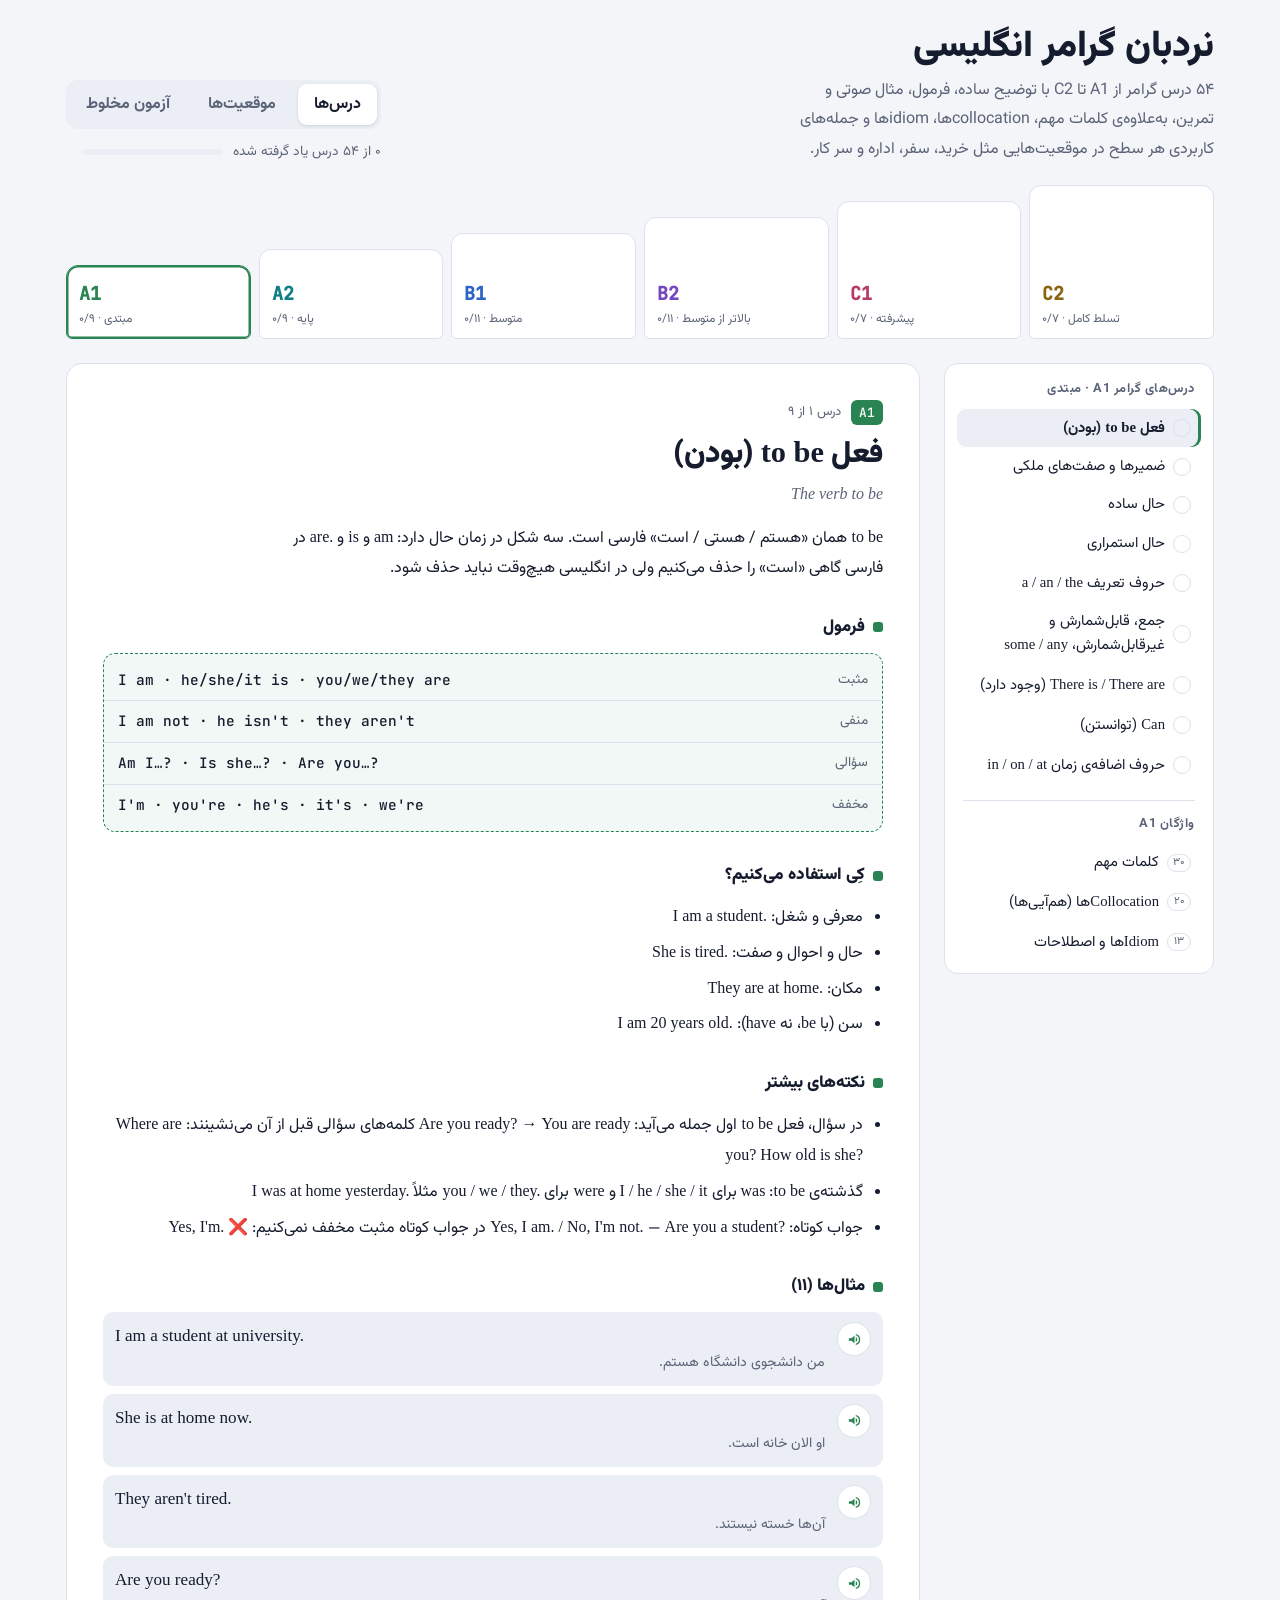
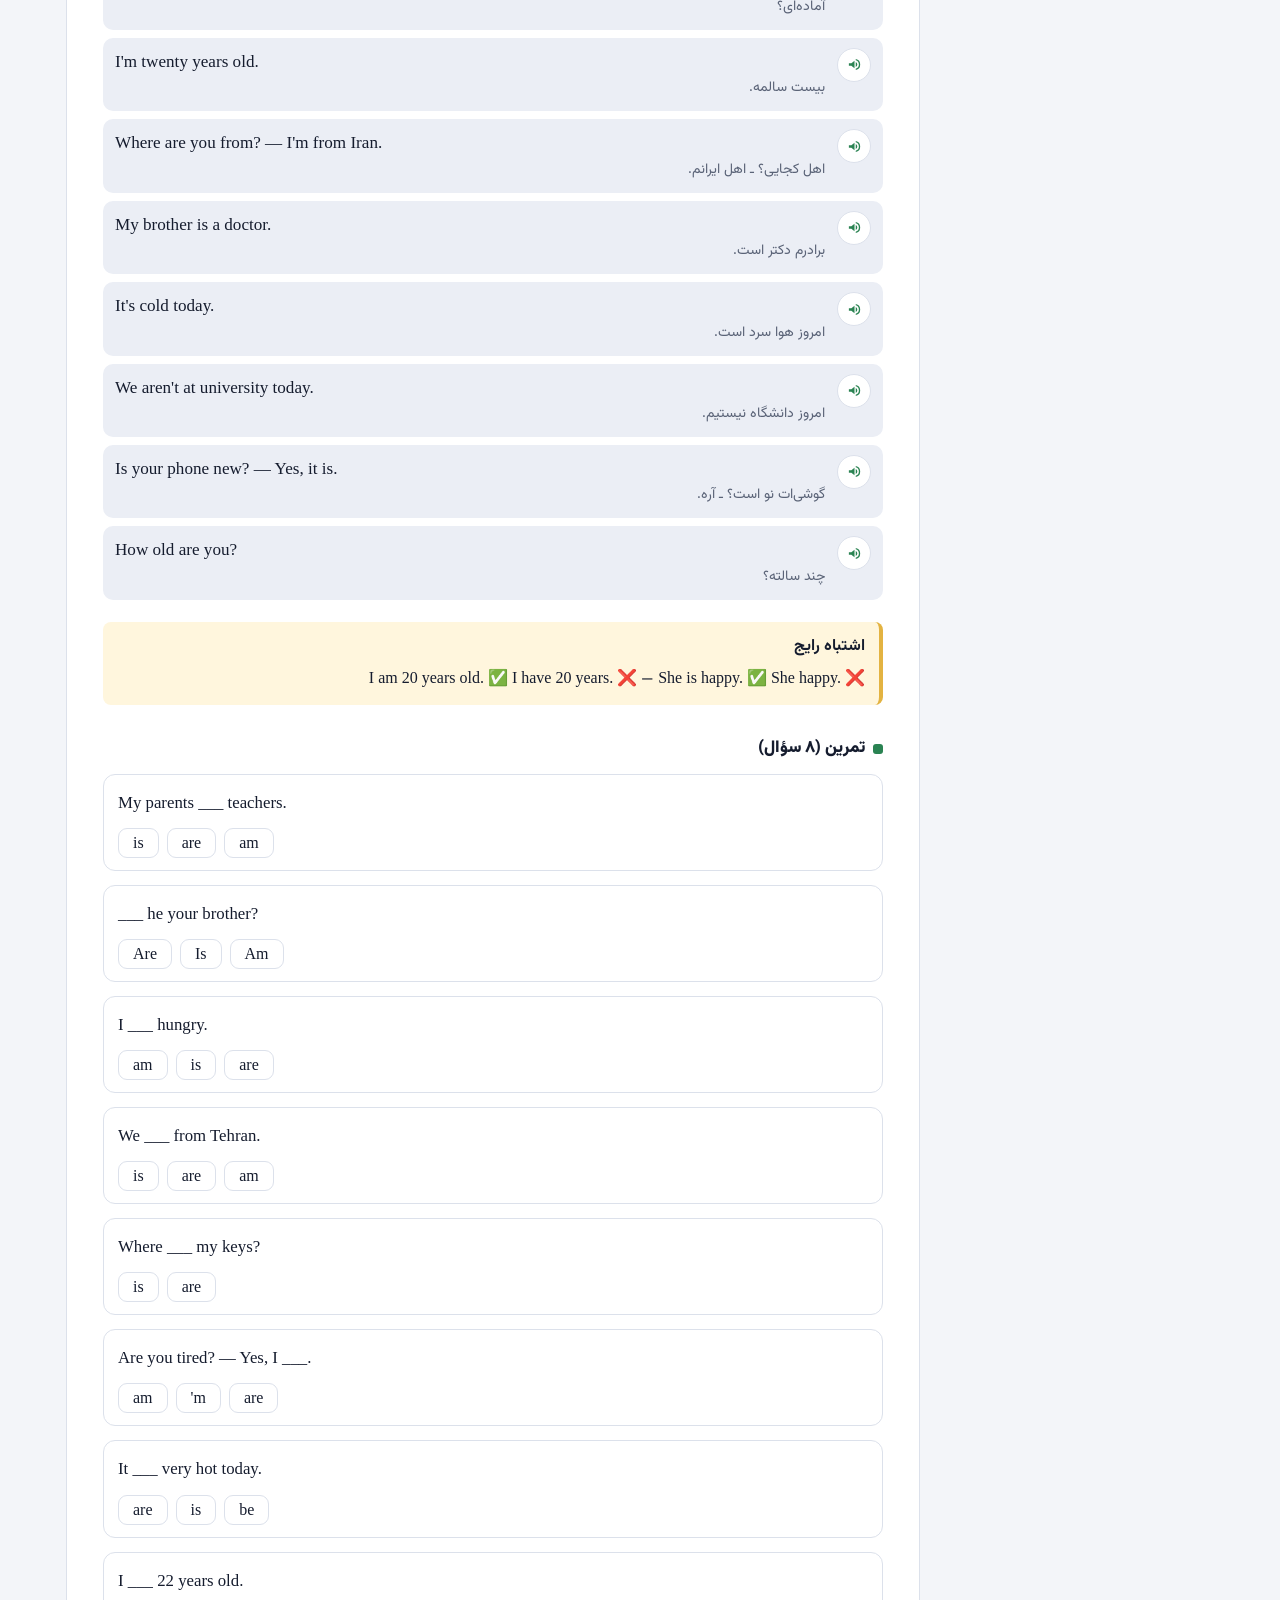
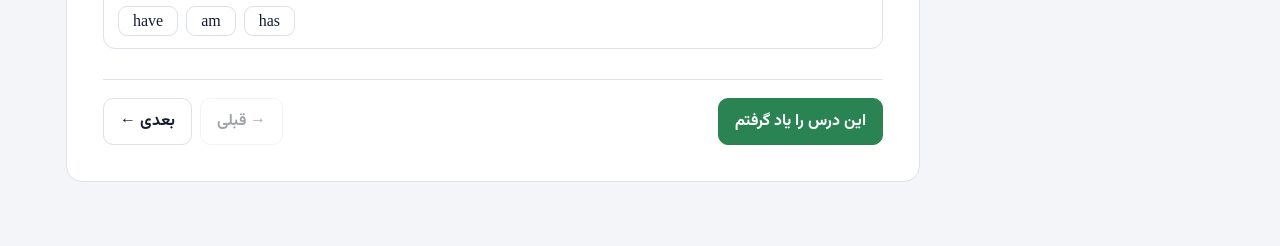
==== english/index.html @ 75ca8a09 "Add English learning page at /english Standalone static page (no PHP, same pattern as /slicer): 54 g" ====
<!doctype html>
<html lang="fa" dir="rtl">
<head>
<meta charset="utf-8">
<meta name="viewport" content="width=device-width,initial-scale=1,viewport-fit=cover">
<title>نردبان گرامر انگلیسی</title>
<meta name="description" content="آموزش گرامر انگلیسی از A1 تا C2 با توضیح فارسی، مثال صوتی، تمرین، کلمه، collocation، idiom و جمله‌های کاربردی در موقعیت‌های مختلف">
<meta property="og:type" content="website">
<meta property="og:site_name" content="parsabanitaba.ir">
<meta property="og:title" content="نردبان گرامر انگلیسی">
<meta property="og:description" content="آموزش گرامر انگلیسی از A1 تا C2 با توضیح فارسی، مثال صوتی، تمرین، کلمه، collocation، idiom و جمله‌های کاربردی در موقعیت‌های مختلف">
<meta property="og:url" content="https://parsabanitaba.ir/english/">
<link rel="icon" type="image/svg+xml" href="../assets/img/favicon.svg">
<style>
@font-face{font-family:"Vazirmatn";src:url(fonts/Vazirmatn-Regular.woff2) format("woff2");font-weight:400;font-display:swap}
@font-face{font-family:"Vazirmatn";src:url(fonts/Vazirmatn-Medium.woff2) format("woff2");font-weight:500;font-display:swap}
@font-face{font-family:"Vazirmatn";src:url(fonts/Vazirmatn-Bold.woff2) format("woff2");font-weight:700;font-display:swap}
@font-face{font-family:"Vazirmatn";src:url(fonts/Vazirmatn-Black.woff2) format("woff2");font-weight:800;font-display:swap}
@font-face{font-family:"JetBrains Mono";src:url(fonts/jetbrains-mono-latin-500-normal.woff2) format("woff2");font-weight:500;font-display:swap}
html{padding-top:env(safe-area-inset-top,0px);padding-bottom:env(safe-area-inset-bottom,0px)}
body{margin:0}

/* Layout: a CEFR staircase picks the level; lesson list on the side, lesson + practice in the main column (RTL). */
:root{
  --bg:#F3F5F9; --surface:#FFFFFF; --ink:#151C2E; --muted:#5A6377; --line:#DCE1EB; --soft:#EBEEF5;
  --a1:#2A8352; --a2:#0E7F84; --b1:#2D63C8; --b2:#7446C2; --c1:#B93A64; --c2:#8C6410;
  --ok:#1E8A4B; --ok-bg:#E3F4EA; --bad:#C0392B; --bad-bg:#FBE7E4; --tip-bg:#FFF6DD; --tip-line:#E3B341;
  --fa:"Vazirmatn",Tahoma,"Segoe UI",sans-serif;
  --en:Georgia,"Iowan Old Style","Times New Roman",serif;
  --mono:"JetBrains Mono",ui-monospace,Menlo,Consolas,monospace;
  --lv:var(--a1);
}
@media (prefers-color-scheme:dark){:root:not([data-theme="light"]){
  --bg:#0F1320; --surface:#171C2B; --ink:#E7EAF2; --muted:#9AA3B7; --line:#2A3146; --soft:#1F2537;
  --a1:#4FBF7F; --a2:#3CBFC3; --b1:#6D9BF2; --b2:#A884F0; --c1:#EC7BA0; --c2:#E0B24C;
  --ok:#5BD08C; --ok-bg:#16301F; --bad:#F07A6C; --bad-bg:#3A1C1A; --tip-bg:#2E2814; --tip-line:#C99A2E; color-scheme:dark}}
:root[data-theme="dark"]{
  --bg:#0F1320; --surface:#171C2B; --ink:#E7EAF2; --muted:#9AA3B7; --line:#2A3146; --soft:#1F2537;
  --a1:#4FBF7F; --a2:#3CBFC3; --b1:#6D9BF2; --b2:#A884F0; --c1:#EC7BA0; --c2:#E0B24C;
  --ok:#5BD08C; --ok-bg:#16301F; --bad:#F07A6C; --bad-bg:#3A1C1A; --tip-bg:#2E2814; --tip-line:#C99A2E; color-scheme:dark}
*{box-sizing:border-box}
body{background:var(--bg);color:var(--ink);font-family:var(--fa);font-size:16px;line-height:1.85;direction:rtl}
.wrap{max-width:1180px;margin:0 auto;padding-left:max(16px,env(safe-area-inset-left,0px));padding-right:max(16px,env(safe-area-inset-right,0px));padding-block:24px 64px}
.en,bdi.en{font-family:var(--en);direction:ltr;unicode-bidi:isolate}
header.top{display:flex;flex-wrap:wrap;gap:16px 32px;align-items:flex-end;justify-content:space-between;margin-bottom:20px}
h1{font-size:clamp(1.6rem,4vw,2.3rem);font-weight:800;line-height:1.3;margin:0;text-wrap:balance}
.sub{color:var(--muted);margin:4px 0 0;max-width:46ch}
.modes{display:flex;gap:6px;background:var(--soft);padding:4px;border-radius:12px}
.modes button{font:inherit;font-weight:700;border:0;background:transparent;color:var(--muted);padding:6px 16px;border-radius:9px;cursor:pointer}
.modes button[aria-pressed="true"]{background:var(--surface);color:var(--ink);box-shadow:0 1px 3px rgb(0 0 0 / .12)}
/* staircase */
.stairs{display:grid;grid-template-columns:repeat(6,minmax(0,1fr));gap:8px;align-items:end;margin:8px 0 24px;direction:ltr}
.step{font:inherit;border:1.5px solid var(--line);background:var(--surface);color:var(--ink);border-radius:12px 12px 6px 6px;cursor:pointer;position:relative;overflow:hidden;display:flex;flex-direction:column;justify-content:flex-end;align-items:flex-start;padding:10px 12px;text-align:left;min-width:0}
.step:nth-child(1){height:74px}.step:nth-child(2){height:90px}.step:nth-child(3){height:106px}.step:nth-child(4){height:122px}.step:nth-child(5){height:138px}.step:nth-child(6){height:154px}
@media (max-width:560px){.stairs{gap:5px}.step{padding:8px 7px}.step b{font-size:1rem}.step small{font-size:.66rem}}
.vbar{display:flex;flex-wrap:wrap;gap:10px;align-items:center;margin:14px 0}
.btn[aria-pressed="true"]{border-color:var(--lv);color:var(--lv)}
.vgrid{display:grid;grid-template-columns:repeat(auto-fill,minmax(240px,1fr));gap:10px}
.vcard{border:1px solid var(--line);border-radius:12px;padding:12px 14px;display:flex;flex-direction:column;gap:4px;min-width:0}
.vh{display:flex;gap:10px;align-items:center;justify-content:space-between;direction:ltr}
.vw{font-family:var(--en);font-size:1.12rem;font-weight:600;color:var(--lv);min-width:0}
.vm{font:inherit;font-weight:700;text-align:right;background:none;border:0;padding:0;color:var(--ink);cursor:default;transition:filter .2s}
.hidemean .vm:not(.show){filter:blur(6px);cursor:pointer;user-select:none}
.vx{font-family:var(--en);direction:ltr;text-align:left;color:var(--muted);font-size:.93rem;font-style:italic;line-height:1.55}
.hidemean .ex .f:not(.show){filter:blur(6px);cursor:pointer;user-select:none}
.exs.hidemean .ex .f{cursor:pointer}
.pscore{margin-top:14px;color:var(--muted)}.pscore b{color:var(--ink)}
.list h2.sep{margin-top:16px;padding-top:12px;border-top:1px solid var(--line)}
.list .dot.cnt{width:auto;min-width:24px;border-radius:10px;padding:0 4px;color:var(--muted);font-size:.68rem;border-color:var(--line)}
.opts.fa{direction:rtl}.opts.fa button{font-family:var(--fa);font-size:.95rem}
.picks.types{direction:rtl;justify-content:flex-start;margin-top:-6px}.picks.types label{font-family:var(--fa)}
.step .fill{position:absolute;inset:auto 0 0 0;background:var(--c);opacity:.16;transition:height .4s}
.step b{font-family:var(--mono);font-size:1.15rem;color:var(--c);position:relative}
.step small{font-family:var(--fa);direction:rtl;color:var(--muted);font-size:.75rem;position:relative;line-height:1.4}
.step[aria-pressed="true"]{border-color:var(--c);box-shadow:inset 0 0 0 1.5px var(--c)}
.step:focus-visible,button:focus-visible{outline:2.5px solid var(--lv);outline-offset:2px}
.overall{display:flex;align-items:center;gap:10px;color:var(--muted);font-size:.85rem}
.bar{height:6px;background:var(--soft);border-radius:4px;overflow:hidden;width:140px}
.bar i{display:block;height:100%;background:var(--ink);opacity:.7;transition:width .4s}
/* main grid */
.grid{display:grid;grid-template-columns:270px minmax(0,1fr);gap:24px;align-items:start}
@media (max-width:860px){.grid{grid-template-columns:minmax(0,1fr)}}
aside.list{position:sticky;top:calc(env(safe-area-inset-top,0px) + 12px);background:var(--surface);border:1px solid var(--line);border-radius:14px;padding:12px;max-height:calc(100vh - 40px);overflow:auto}
@media (max-width:860px){aside.list{position:static;max-height:none}}
.list h2{font-size:.8rem;letter-spacing:.04em;color:var(--muted);margin:2px 6px 8px;font-weight:700}
.list ol{list-style:none;margin:0;padding:0;display:flex;flex-direction:column;gap:2px}
@media (max-width:860px){.list ol{display:grid;grid-template-columns:repeat(auto-fill,minmax(200px,1fr))}}
.list button{font:inherit;font-size:.92rem;width:100%;text-align:right;border:0;background:transparent;color:var(--ink);padding:7px 10px;border-radius:9px;cursor:pointer;display:flex;gap:8px;align-items:center;line-height:1.5}
.list button:hover{background:var(--soft)}
.list button[aria-current="true"]{background:var(--soft);font-weight:700;box-shadow:inset -3px 0 0 var(--lv)}
.list .dot{flex:none;width:18px;height:18px;border-radius:50%;border:1.5px solid var(--line);display:grid;place-items:center;font-size:.7rem;color:#fff}
.list .dot.done{background:var(--lv);border-color:var(--lv)}
/* lesson */
article.lesson{background:var(--surface);border:1px solid var(--line);border-radius:16px;padding:clamp(18px,3.5vw,36px);min-width:0}
.eyebrow{display:flex;gap:10px;align-items:center;font-size:.82rem;color:var(--muted);margin-bottom:6px}
.lvtag{font-family:var(--mono);color:#fff;background:var(--lv);border-radius:6px;padding:1px 8px;font-size:.8rem;direction:ltr}
.lesson h2{font-size:clamp(1.4rem,3.4vw,1.9rem);font-weight:800;margin:0;line-height:1.4;text-wrap:balance}
.lesson .entitle{font-family:var(--en);font-style:italic;color:var(--muted);direction:ltr;text-align:right;margin:2px 0 14px}
.lesson h3{font-size:1.05rem;margin:28px 0 10px;font-weight:800;display:flex;align-items:center;gap:8px}
.lesson h3::before{content:"";width:10px;height:10px;border-radius:3px;background:var(--lv)}
.lesson p{margin:0 0 10px;max-width:68ch}
.formula{border:1.5px dashed var(--lv);border-radius:12px;padding:6px 0;overflow-x:auto;background:color-mix(in srgb,var(--lv) 6%,var(--surface))}
.formula table{border-collapse:collapse;width:100%}
.formula td{padding:7px 14px;vertical-align:top;border-bottom:1px solid var(--line)}
.formula tr:last-child td{border-bottom:0}
.formula td:first-child{color:var(--muted);font-size:.85rem;white-space:nowrap;width:1%}
.formula td:last-child{font-family:var(--mono);font-size:.9rem;direction:ltr;text-align:left;white-space:pre-wrap}
ul.uses{margin:0;padding-inline-start:20px;display:flex;flex-direction:column;gap:4px}
.exs{display:flex;flex-direction:column;gap:8px;margin:0;padding:0;list-style:none}
.ex{display:flex;gap:12px;align-items:flex-start;padding:10px 12px;border-radius:10px;background:var(--soft)}
.ex .s{flex:1;min-width:0}
.ex .e{font-family:var(--en);font-size:1.07rem;direction:ltr;text-align:left;line-height:1.6}
.ex .f{color:var(--muted);font-size:.88rem}
.say{flex:none;font:inherit;border:1px solid var(--line);background:var(--surface);color:var(--lv);width:34px;height:34px;border-radius:50%;cursor:pointer;display:grid;place-items:center}
.say svg{width:15px;height:15px;fill:currentColor}
.tip{border-inline-start:4px solid var(--tip-line);background:var(--tip-bg);border-radius:8px;padding:10px 14px;margin-top:22px}
.tip b{display:block;margin-bottom:2px}
.qs{display:flex;flex-direction:column;gap:14px;counter-reset:q}
.q{border:1px solid var(--line);border-radius:12px;padding:12px 14px}
.q .qt{font-family:var(--en);font-size:1.05rem;direction:ltr;text-align:left;margin-bottom:10px;unicode-bidi:plaintext}
.opts{display:flex;flex-wrap:wrap;gap:8px;direction:ltr}
.opts button{font-family:var(--en);font-size:1rem;border:1.5px solid var(--line);background:var(--surface);color:var(--ink);padding:5px 14px;border-radius:9px;cursor:pointer}
.opts button:hover:not(:disabled){border-color:var(--lv)}
.opts button.ok{border-color:var(--ok);background:var(--ok-bg);color:var(--ok);font-weight:600}
.opts button.bad{border-color:var(--bad);background:var(--bad-bg);color:var(--bad);text-decoration:line-through}
.opts button:disabled{cursor:default}
.why{margin-top:10px;font-size:.92rem;padding:8px 12px;border-radius:8px}
.why.ok{background:var(--ok-bg)}.why.bad{background:var(--bad-bg)}
.foot{display:flex;flex-wrap:wrap;gap:10px;justify-content:space-between;align-items:center;margin-top:30px;padding-top:18px;border-top:1px solid var(--line)}
.btn{font:inherit;font-weight:700;border:1.5px solid var(--line);background:var(--surface);color:var(--ink);padding:8px 16px;border-radius:10px;cursor:pointer}
.btn.primary{background:var(--lv);border-color:var(--lv);color:#fff}
.btn:disabled{opacity:.4;cursor:default}
.nav{display:flex;gap:8px}
/* quiz mode */
.quizbox{background:var(--surface);border:1px solid var(--line);border-radius:16px;padding:clamp(18px,3.5vw,36px);max-width:760px;margin:0 auto}
.picks{display:flex;flex-wrap:wrap;gap:8px;margin:12px 0 18px;direction:ltr;justify-content:flex-end}
.picks label{display:flex;gap:6px;align-items:center;border:1.5px solid var(--line);border-radius:9px;padding:4px 12px;cursor:pointer;font-family:var(--mono)}
.qprog{display:flex;justify-content:space-between;color:var(--muted);font-size:.85rem;margin-bottom:10px}
.score{font-size:3rem;font-weight:800;font-family:var(--mono);direction:ltr;text-align:right}
.miss{list-style:none;padding:0;display:flex;flex-direction:column;gap:8px}
.miss li{border:1px solid var(--line);border-radius:10px;padding:8px 12px}
.link{font:inherit;color:var(--b1);background:none;border:0;padding:0;cursor:pointer;text-decoration:underline}
@media (prefers-reduced-motion:reduce){*{transition:none!important}}
</style>
</head>
<body>
<noscript><p style="padding:24px;font-family:sans-serif">برای استفاده از این صفحه جاوااسکریپت را فعال کنید.</p></noscript>
<div class="wrap">
  <header class="top">
    <div>
      <h1>نردبان گرامر انگلیسی</h1>
      <p class="sub">۵۴ درس گرامر از A1 تا C2 با توضیح ساده، فرمول، مثال صوتی و تمرین، به‌علاوه‌ی کلمات مهم، collocationها، idiomها و جمله‌های کاربردی هر سطح در موقعیت‌هایی مثل خرید، سفر، اداره و سر کار.</p>
    </div>
    <div style="display:flex;flex-direction:column;gap:10px;align-items:flex-start">
      <div class="modes" role="group" aria-label="حالت">
        <button id="m-learn" aria-pressed="true">درس‌ها</button>
        <button id="m-sit" aria-pressed="false">موقعیت‌ها</button>
        <button id="m-quiz" aria-pressed="false">آزمون مخلوط</button>
      </div>
      <div class="overall"><span id="ovText"></span><div class="bar"><i id="ovBar"></i></div></div>
    </div>
  </header>
  <nav class="stairs" id="stairs" aria-label="سطح"></nav>
  <main id="main"></main>
</div>

<script>
const LV={a1:{n:"مبتدی",c:"--a1"},a2:{n:"پایه",c:"--a2"},b1:{n:"متوسط",c:"--b1"},b2:{n:"بالاتر از متوسط",c:"--b2"},c1:{n:"پیشرفته",c:"--c1"},c2:{n:"تسلط کامل",c:"--c2"}};
const T=[
/* ================= A1 ================= */
{lv:"a1",id:"be",en:"The verb to be",fa:"فعل to be (بودن)",
i:"to be همان «هستم / هستی / است» فارسی است. سه شکل در زمان حال دارد: am و is و are. در فارسی گاهی «است» را حذف می‌کنیم ولی در انگلیسی هیچ‌وقت نباید حذف شود.",
f:[["مثبت","I am · he/she/it is · you/we/they are"],["منفی","I am not · he isn't · they aren't"],["سؤالی","Am I…? · Is she…? · Are you…?"],["مخفف","I'm · you're · he's · it's · we're"]],
u:["معرفی و شغل: I am a student.","حال و احوال و صفت: She is tired.","مکان: They are at home.","سن (با be، نه have): I am 20 years old."],
x:[["I am a student at university.","من دانشجوی دانشگاه هستم."],["She is at home now.","او الان خانه است."],["They aren't tired.","آن‌ها خسته نیستند."],["Are you ready?","آماده‌ای؟"],["I'm twenty years old.","بیست سالمه."]],
t:"❌ She happy. ✅ She is happy. — ❌ I have 20 years. ✅ I am 20 years old.",
q:[["My parents ___ teachers.",["is","are","am"],1,"فاعل جمع (parents) است، پس are."],["___ he your brother?",["Are","Is","Am"],1,"برای he/she/it از is استفاده می‌کنیم."],["I ___ hungry.",["am","is","are"],0,"I همیشه با am می‌آید."]]},

{lv:"a1",id:"pron",en:"Pronouns & possessives",fa:"ضمیرها و صفت‌های ملکی",
i:"ضمیر به جای اسم می‌نشیند. چهار گروه داریم: ضمیر فاعلی (قبل از فعل)، ضمیر مفعولی (بعد از فعل یا حرف اضافه)، صفت ملکی (قبل از اسم) و ضمیر ملکی (تنها، بدون اسم).",
f:[["فاعلی","I · you · he · she · it · we · they"],["مفعولی","me · you · him · her · it · us · them"],["صفت ملکی","my · your · his · her · its · our · their  + اسم"],["ضمیر ملکی","mine · yours · his · hers · ours · theirs"]],
u:["فاعل: **She** likes tea.","مفعول: I know **her**.","مالکیت + اسم: This is **my** book.","مالکیت بدون اسم: This book is **mine**."],
x:[["He loves her, and she loves him.","او (مرد) او را دوست دارد و او (زن) هم او را."],["Is this your phone? — No, it's hers.","این گوشی توئه؟ — نه، مال اوست."],["The cat is eating its food.","گربه دارد غذایش را می‌خورد."],["Tell us about your family.","درباره‌ی خانواده‌ات به ما بگو."]],
t:"its (مال آن) با it's (= it is) فرق دارد. ❌ The dog wagged it's tail. ✅ its tail.",
q:[["This book is ___. (مال من)",["my","mine","me"],1,"بعدش اسمی نیامده، پس ضمیر ملکی mine."],["Call ___ tomorrow. (به او ـ مرد)",["he","his","him"],2,"بعد از فعل، ضمیر مفعولی him."],["The dog wagged ___ tail.",["it's","its","it"],1,"its یعنی «مال آن». it's یعنی it is."]]},

{lv:"a1",id:"ps",en:"Present simple",fa:"حال ساده",
i:"برای کارهایی که عادت یا روتین ما هستند و برای حقیقت‌های همیشگی. نکته‌ی طلایی: برای he / she / it به فعل s اضافه می‌کنیم. در منفی و سؤالی از do / does کمک می‌گیریم و فعل اصلی ساده می‌شود.",
f:[["مثبت","I/you/we/they work · he/she/it works"],["منفی","I don't work · she doesn't work"],["سؤالی","Do you work? · Does he work?"],["املای s","watch→watches · go→goes · study→studies · play→plays"]],
u:["عادت و روتین: I drink tea every morning.","حقیقت علمی: Water boils at 100°C.","برنامه‌ی ثابت: The train leaves at 8.","کلمات نشانه: always, usually, every day, on Mondays"],
x:[["She goes to work by bus.","او با اتوبوس سر کار می‌رود."],["I don't eat meat.","من گوشت نمی‌خورم."],["Does your brother live in Tehran?","برادرت تهران زندگی می‌کند؟"],["The sun rises in the east.","خورشید از شرق طلوع می‌کند."]],
t:"وقتی does آمد، s فعل اصلی حذف می‌شود. ❌ Does she likes…? ✅ Does she like…?",
q:[["She ___ to work by bus.",["go","goes","going"],1,"فاعل she است، پس goes."],["___ they live here?",["Does","Do","Are"],1,"they با do می‌آید."],["He doesn't ___ coffee.",["likes","like","liking"],1,"بعد از doesn't فعل ساده می‌آید."]]},

{lv:"a1",id:"pc",en:"Present continuous",fa:"حال استمراری",
i:"برای کاری که همین الان در حال انجام است یا یک وضعیت موقت. ساختارش am/is/are + فعل ing‌دار است.",
f:[["مثبت","I am working · she is working · they are working"],["منفی","I'm not working · he isn't working"],["سؤالی","Are you working? · Is it raining?"],["املای ing","make→making · run→running · lie→lying"]],
u:["همین الان: Look! It's raining.","موقت: I'm living with my aunt this month.","برنامه‌ی قطعی آینده: I'm meeting Ali tomorrow.","نشانه‌ها: now, right now, at the moment, Look!, Listen!"],
x:[["I'm reading a really good book.","دارم یک کتاب خیلی خوب می‌خوانم."],["What are you doing?","داری چکار می‌کنی؟"],["She isn't listening to me.","او به من گوش نمی‌دهد."],["Listen! Someone is knocking.","گوش کن! یکی دارد در می‌زند."]],
t:"فعل‌های حالتی (know, like, love, want, need, believe, understand) معمولاً ing نمی‌گیرند. ❌ I'm knowing. ✅ I know.",
q:[["Look! It ___.",["rains","is raining","rain"],1,"«Look!» یعنی همین الان، پس استمراری."],["I ___ the answer.",["know","am knowing"],0,"know فعل حالتی است و ing نمی‌گیرد."],["What ___ you doing?",["do","are","is"],1,"you با are می‌آید."]]},

{lv:"a1",id:"art",en:"Articles: a / an / the",fa:"حروف تعریف a / an / the",
i:"a / an یعنی «یک» و برای چیزی است که برای اولین بار می‌گوییم یا مهم نیست کدام. the برای چیزی است که هر دو طرف می‌دانیم کدام است یا فقط یکی از آن وجود دارد. وقتی کلی حرف می‌زنیم، اسم جمع و غیرقابل‌شمارش حرف تعریف نمی‌گیرد.",
f:[["a","قبل از صدای بی‌صدا: a book, a university, a European"],["an","قبل از صدای صدادار: an apple, an hour, an MBA"],["the","مشخص یا یکتا: the sun, the door, the best"],["بدون حرف تعریف","کلی: I like music. Dogs are loyal."]],
u:["شغل: She is **an** engineer.","اولین اشاره، سپس the: I saw **a** dog. **The** dog was big.","یکتا: **the** sky, **the** moon","کلی: **Water** is important."],
x:[["She is an engineer.","او مهندس است."],["I bought a car. The car is blue.","یک ماشین خریدم. ماشین آبی است."],["It takes an hour.","یک ساعت طول می‌کشد."],["I love music.","عاشق موسیقی‌ام."]],
t:"ملاک «صدا» است نه حرف: an hour (h خوانده نمی‌شود) ولی a university (با صدای «یو» شروع می‌شود).",
q:[["She is ___ engineer.",["a","an","the"],1,"engineer با صدای صدادار شروع می‌شود."],["___ sun is very hot today.",["A","The","—"],1,"خورشید فقط یکی است."],["I like ___ music.",["the","a","— (هیچی)"],2,"وقتی کلی حرف می‌زنیم حرف تعریف نمی‌آید."],["It's ___ university in Tehran.",["a","an"],0,"university با صدای «یو» شروع می‌شود، پس a."]]},

{lv:"a1",id:"cnt",en:"Plurals, countable & uncountable, some / any",fa:"جمع، قابل‌شمارش و غیرقابل‌شمارش، some / any",
i:"اسم‌های قابل‌شمارش جمع بسته می‌شوند (book→books). اسم‌های غیرقابل‌شمارش (water, money, information, advice) جمع ندارند و a نمی‌گیرند. some در جمله‌ی مثبت و any در منفی و سؤالی می‌آید.",
f:[["جمع ساده","book→books · box→boxes · city→cities"],["بی‌قاعده","man→men · child→children · person→people · tooth→teeth"],["مثبت","There is some milk. I have some books."],["منفی / سؤالی","There isn't any milk. Do you have any books?"]],
u:["غیرقابل‌شمارش رایج: information, advice, news, furniture, homework","پیشنهاد و درخواست با some: Would you like some tea?"],
x:[["Two children are playing outside.","دو بچه بیرون دارند بازی می‌کنند."],["Can you give me some advice?","می‌شه یه کم راهنمایی‌ام کنی؟"],["We don't have any bread.","هیچ نانی نداریم."],["Would you like some coffee?","قهوه میل دارید؟"]],
t:"❌ an information / informations ✅ some information / a piece of information.",
q:[["Two ___ came to the party.",["childs","children","childrens"],1,"جمع child بی‌قاعده است: children."],["Can you give me some ___?",["advices","advice"],1,"advice غیرقابل‌شمارش است و s نمی‌گیرد."],["Is there ___ milk in the fridge?",["some","any"],1,"در سؤال معمولی any."]]},

{lv:"a1",id:"there",en:"There is / There are",fa:"There is / There are (وجود دارد)",
i:"برای گفتن اینکه چیزی جایی «هست» یا «وجود دارد». با اسم مفرد و غیرقابل‌شمارش there is، با اسم جمع there are.",
f:[["مفرد","There is a bank near here."],["جمع","There are three cats in the garden."],["منفی","There isn't any sugar. · There aren't any chairs."],["سؤالی","Is there a…? · Are there any…?"]],
u:["توصیف مکان: There's a park opposite my house.","پرسیدن: Is there a pharmacy near here?"],
x:[["There is a big park near my house.","نزدیک خانه‌ام یک پارک بزرگ هست."],["There are 30 students in the class.","در کلاس ۳۰ دانشجو هست."],["Is there a pharmacy around here?","این اطراف داروخانه هست؟"]],
t:"در فارسی می‌گوییم «یک بانک اینجا هست»؛ در انگلیسی با there شروع کن، نه ❌ A bank is here near.",
q:[["There ___ three cats in the garden.",["is","are"],1,"three cats جمع است."],["___ a bank near here?",["Is there","There is","Are there"],0,"سؤالی و مفرد: Is there."]]},

{lv:"a1",id:"can",en:"Can / can't",fa:"Can (توانستن)",
i:"can برای توانایی، اجازه و درخواست است. بعد از can فعل ساده بدون to می‌آید و برای he/she هم s نمی‌گیرد.",
f:[["مثبت","I/he/they can swim."],["منفی","She can't (cannot) drive."],["سؤالی","Can you help me?"]],
u:["توانایی: I can speak English.","اجازه: You can sit here.","درخواست: Can you open the door?"],
x:[["I can speak three languages.","می‌توانم سه زبان صحبت کنم."],["She can't come tonight.","او امشب نمی‌تواند بیاید."],["Can I use your pen?","می‌توانم از خودکارت استفاده کنم؟"]],
t:"❌ She cans swim. ❌ I can to swim. ✅ She can swim.",
q:[["She can ___ very well.",["swims","swim","to swim"],1,"بعد از can فعل ساده بدون to."],["___ I open the window?",["Can","Do","Am"],0,"برای اجازه گرفتن Can I…?"]]},

{lv:"a1",id:"time",en:"Prepositions of time: in / on / at",fa:"حروف اضافه‌ی زمان in / on / at",
i:"یک قاعده‌ی هرمی ساده: at برای نقطه‌ی دقیق، on برای روز، in برای بازه‌های بزرگ‌تر.",
f:[["at","at 7 o'clock · at night · at noon · at the weekend (BrE)"],["on","on Monday · on 5 May · on my birthday"],["in","in May · in 2024 · in summer · in the morning"]],
u:["ساعت ← at","روز و تاریخ ← on","ماه، سال، فصل، قسمت‌های روز ← in"],
x:[["The class starts at 9.","کلاس ساعت ۹ شروع می‌شود."],["I was born on 12 March.","دوازدهم مارس به دنیا آمدم."],["We travel in summer.","تابستان سفر می‌کنیم."],["I study in the evening but sleep at night.","عصرها درس می‌خوانم ولی شب می‌خوابم."]],
t:"in the morning ولی at night. و قبل از next / last / this / every حرف اضافه نمی‌آید: ❌ on next Monday ✅ next Monday.",
q:[["___ Monday",["in","on","at"],1,"روز هفته ← on"],["___ 7 o'clock",["in","on","at"],2,"ساعت ← at"],["___ 2020",["in","on","at"],0,"سال ← in"],["I'll see you ___ next week.",["on","in","— (هیچی)"],2,"قبل از next حرف اضافه نمی‌آید."]]},

/* ================= A2 ================= */
{lv:"a2",id:"past",en:"Past simple",fa:"گذشته‌ی ساده",
i:"برای کاری که در گذشته شروع شد و تمام شد. فعل‌های باقاعده ed می‌گیرند و بی‌قاعده‌ها شکل خاص دارند (go→went). در منفی و سؤالی did می‌آید و فعل ساده می‌شود.",
f:[["مثبت","I worked · she went · they saw"],["منفی","I didn't work · she didn't go"],["سؤالی","Did you work? · Where did he go?"],["was / were","I/he/she/it was · you/we/they were"]],
u:["زمان مشخص گذشته: yesterday, last week, in 2015, two days ago","پشت سر هم: I woke up, had breakfast and left."],
x:[["We went to the cinema yesterday.","دیروز سینما رفتیم."],["Did you send the email?","ایمیل را فرستادی؟"],["She didn't call me last night.","دیشب به من زنگ نزد."],["I was very tired after work.","بعد از کار خیلی خسته بودم."]],
t:"بعد از did فعل ساده: ❌ Did you went? ✅ Did you go?",
q:[["We ___ to the cinema yesterday.",["go","went","gone"],1,"yesterday ← گذشته‌ی ساده: went."],["Did you ___ the email?",["sent","send"],1,"بعد از did فعل ساده."],["They ___ at home last night.",["was","were"],1,"they با were."]]},

{lv:"a2",id:"pastc",en:"Past continuous",fa:"گذشته‌ی استمراری",
i:"برای کاری که در لحظه‌ای از گذشته در جریان بود. اغلب کنار گذشته‌ی ساده می‌آید: کار طولانی (استمراری) را یک کار کوتاه (ساده) قطع می‌کند.",
f:[["ساختار","was / were + verb-ing"],["قطع شدن","I was watching TV when she called."],["هم‌زمان","While I was cooking, he was reading."]],
u:["پس‌زمینه‌ی داستان: The sun was shining…","when + گذشته‌ی ساده، while + استمراری"],
x:[["I was watching TV when she called.","داشتم تلویزیون می‌دیدم که زنگ زد."],["What were you doing at 8 last night?","دیشب ساعت ۸ داشتی چکار می‌کردی؟"],["While they were walking, it started to rain.","وقتی داشتند قدم می‌زدند باران گرفت."]],
t:"کار کوتاه که وسط آمد ساده است: ❌ I watched TV when she was calling.",
q:[["I ___ TV when she called.",["watched","was watching"],1,"کار طولانی که قطع شد ← استمراری."],["While they ___, it started to rain.",["were walking","walked"],0,"بعد از while معمولاً استمراری."]]},

{lv:"a2",id:"fut",en:"Future: will, going to, present continuous",fa:"آینده: will و going to",
i:"will برای تصمیم همان لحظه، پیش‌بینی بر اساس نظر، قول و پیشنهاد. going to برای برنامه‌ای که از قبل گرفته‌ای یا پیش‌بینی با شاهد. حال استمراری برای قرار قطعی با زمان و مکان.",
f:[["will","will + verb · won't + verb"],["going to","am/is/are going to + verb"],["قرار قطعی","I'm meeting the dentist at 5."]],
u:["تصمیم لحظه‌ای: The phone's ringing — I'll get it.","برنامه‌ی قبلی: I'm going to study medicine.","شاهد: Look at those clouds! It's going to rain.","پیش‌بینی نظری: I think you'll like it."],
x:[["I'll help you with your bags.","کیف‌هایت را برایت می‌آورم."],["We're going to buy a new car next year.","قصد داریم سال بعد ماشین نو بخریم."],["Be careful! You're going to fall!","مواظب باش! الان می‌افتی!"],["I'm flying to Shiraz on Friday.","جمعه به شیراز پرواز دارم."]],
t:"بعد از will هرگز to نیاور: ❌ I will to go. ✅ I will go.",
q:[["Look at those clouds! It ___ rain.",["will","is going to"],1,"شاهد داریم (ابرها) ← going to."],["The phone's ringing. I ___ get it.",["'ll","'m going to"],0,"تصمیم همان لحظه ← will."],["I ___ my dentist at 5 tomorrow. (قرار قطعی)",["meet","am meeting"],1,"قرار قطعی ← حال استمراری."]]},

{lv:"a2",id:"comp",en:"Comparatives & superlatives",fa:"صفت تفضیلی و عالی",
i:"برای مقایسه‌ی دو چیز صفت تفضیلی (بزرگ‌تر)، برای بالاترین در یک گروه صفت عالی (بزرگ‌ترین). صفت کوتاه er / est می‌گیرد و صفت بلند more / most.",
f:[["یک‌هجایی","tall → taller → the tallest"],["مختوم به y","easy → easier → the easiest"],["بلند","expensive → more expensive → the most expensive"],["بی‌قاعده","good→better→best · bad→worse→worst · far→further→furthest"],["برابری","as + صفت + as · not as … as"]],
u:["مقایسه با than: Ali is taller than me.","the + عالی: the best student in the class"],
x:[["This test is easier than the last one.","این امتحان از قبلی راحت‌تر است."],["Tehran is the biggest city in Iran.","تهران بزرگ‌ترین شهر ایران است."],["My phone isn't as expensive as yours.","گوشی من به گرانی گوشی تو نیست."],["Things are getting worse.","اوضاع دارد بدتر می‌شود."]],
t:"دوتایی ننویس: ❌ more easier ✅ easier. و ❌ more good ✅ better.",
q:[["This test is ___ than the last one.",["easyer","easier","more easy"],1,"y بعد از بی‌صدا به i تبدیل می‌شود: easier."],["He's the ___ player in the team.",["better","best","most good"],1,"در گروه ← صفت عالی best."],["My phone isn't as ___ as yours.",["expensive","more expensive"],0,"as…as با صفت ساده."]]},

{lv:"a2",id:"freq",en:"Adverbs of frequency",fa:"قیدهای تکرار",
i:"قیدهایی که می‌گویند یک کار چقدر تکرار می‌شود. جایشان مهم است: قبل از فعل اصلی ولی بعد از to be.",
f:[["ترتیب","always 100% · usually · often · sometimes · rarely · never 0%"],["با فعل","I usually get up at 7."],["با be","She is always late."]],
u:["سؤال: How often do you…?"],
x:[["I usually get up at seven.","معمولاً ساعت هفت بیدار می‌شوم."],["She is never late.","او هیچ‌وقت دیر نمی‌کند."],["We sometimes eat out.","گاهی بیرون غذا می‌خوریم."],["How often do you go to the gym?","هر چند وقت یک‌بار باشگاه می‌روی؟"]],
t:"never خودش منفی است: ❌ I don't never… ✅ I never…",
q:[["She ___ late.",["is never","never is"],0,"قید تکرار بعد از be می‌آید."],["I ___ breakfast.",["eat usually","usually eat"],1,"قید تکرار قبل از فعل اصلی."]]},

{lv:"a2",id:"quant",en:"Much / many / a lot of / (a) few / (a) little",fa:"much / many / few / little (کمیت)",
i:"many و few برای قابل‌شمارش‌ها، much و little برای غیرقابل‌شمارش‌ها. a lot of برای هر دو. a few / a little یعنی «کمی ولی کافی» (مثبت)، few / little بدون a یعنی «خیلی کم، تقریباً هیچ» (منفی).",
f:[["قابل‌شمارش","many · a few · few  + people, books"],["غیرقابل‌شمارش","much · a little · little  + money, time"],["هر دو","a lot of / lots of"],["سؤال","How many…? · How much…?"]],
u:["much بیشتر در منفی و سؤالی: I don't have much time.","در جمله‌ی مثبت a lot of طبیعی‌تر است."],
x:[["How much money do you need?","چقدر پول لازم داری؟"],["How many people came?","چند نفر آمدند؟"],["I have a few friends here, so I'm not lonely.","چند تا دوست اینجا دارم، تنها نیستم."],["There's little hope now.","الان امید زیادی نیست."]],
t:"«a» معنا را عوض می‌کند: a little time (یک کم وقت دارم 🙂) در برابر little time (تقریباً وقت ندارم 🙁).",
q:[["How ___ money do you have?",["much","many"],0,"money غیرقابل‌شمارش ← much."],["How ___ people were there?",["much","many"],1,"people قابل‌شمارش ← many."],["I have ___ friends here, so I'm not lonely.",["a few","few"],0,"معنای مثبت (تنها نیستم) ← a few."]]},

{lv:"a2",id:"must",en:"Must / have to / mustn't / don't have to",fa:"اجبار: must و have to",
i:"must و have to هر دو یعنی «باید». ولی منفی‌هایشان کاملاً فرق دارند: mustn't یعنی «ممنوع است» و don't have to یعنی «لازم نیست».",
f:[["اجبار","I must / have to go. · She has to work."],["ممنوع","You mustn't smoke here."],["لازم نیست","You don't have to come."],["گذشته","I had to wait. (must گذشته ندارد)"]],
u:["must: اجبار درونی یا قانون نوشته","have to: اجبار بیرونی و موقعیت"],
x:[["You mustn't use your phone in the exam.","در امتحان نباید (ممنوعه) از گوشی استفاده کنی."],["Tomorrow is Friday, so I don't have to get up early.","فردا جمعه است، لازم نیست زود بیدار شوم."],["She has to wear a uniform at work.","او مجبور است سر کار لباس فرم بپوشد."],["I had to wait for an hour.","مجبور شدم یک ساعت صبر کنم."]],
t:"اشتباه پرتکرار: ❌ You mustn't come tomorrow (= ممنوعه بیایی) وقتی منظورت «لازم نیست» است.",
q:[["You ___ smoke here. It's forbidden.",["don't have to","mustn't"],1,"ممنوع ← mustn't."],["Tomorrow is Friday. I ___ get up early.",["mustn't","don't have to"],1,"لازم نیست ← don't have to."],["Yesterday I ___ work late.",["must","had to"],1,"گذشته‌ی must وجود ندارد ← had to."]]},

{lv:"a2",id:"should",en:"Should / shouldn't",fa:"Should (توصیه)",
i:"should یعنی «بهتر است / باید» به معنای توصیه و نظر، نه اجبار. بعدش فعل ساده می‌آید.",
f:[["مثبت","You should + verb"],["منفی","You shouldn't + verb"],["سؤالی","Should I…?"]],
u:["نصیحت: You should see a doctor.","نظر خواستن: What should I do?"],
x:[["You should drink more water.","بهتره آب بیشتری بخوری."],["You shouldn't work so late.","نباید این‌قدر دیر وقت کار کنی."],["Should I call her?","به نظرت بهش زنگ بزنم؟"]],
t:"❌ You should to go. ✅ You should go.",
q:[["You look tired. You ___ go to bed.",["should","shouldn't"],0,"توصیه‌ی مثبت."],["You should ___ a doctor.",["see","to see","seeing"],0,"بعد از should فعل ساده."]]},

{lv:"a2",id:"pp",en:"Present perfect (basics)",fa:"حال کامل (ماضی نقلی) ـ پایه",
i:"have / has + اسم مفعول (p.p). وقتی کاری در گذشته انجام شده ولی «زمانش مهم نیست» یا نتیجه‌اش الان مهم است. نزدیک‌ترین معادل فارسی: «رفته‌ام، دیده‌ام».",
f:[["مثبت","I have seen · she has finished"],["منفی","I haven't seen · he hasn't called"],["سؤالی","Have you ever been…?"],["نشانه‌ها","ever · never · just · already · yet"]],
u:["تجربه: Have you ever been to Japan?","تازه انجام شده: I've just eaten.","نتیجه‌ی حالا: I've lost my keys (الان کلید ندارم).","yet در منفی و سؤالی، آخر جمله"],
x:[["Have you ever eaten sushi?","تا حالا سوشی خورده‌ای؟"],["I've never been to Kish.","هیچ‌وقت کیش نرفته‌ام."],["She has just left.","همین الان رفت."],["I haven't finished yet.","هنوز تمام نکرده‌ام."]],
t:"با زمان مشخص گذشته نمی‌آید: ❌ I have seen him yesterday. ✅ I saw him yesterday.",
q:[["Have you ever ___ sushi?",["ate","eaten","eat"],1,"have + اسم مفعول: eaten."],["I haven't finished ___.",["already","yet"],1,"در منفی و آخر جمله: yet."],["She ___ just left.",["has","have"],0,"she با has."]]},

/* ================= B1 ================= */
{lv:"b1",id:"ppvs",en:"Present perfect vs past simple; for & since",fa:"حال کامل یا گذشته‌ی ساده؟ for و since",
i:"اگر زمان گذشته مشخص است (yesterday, in 2019, last week) یا کار کاملاً تمام شده و به حال ربطی ندارد ← گذشته‌ی ساده. اگر زمان مهم نیست یا کار تا الان ادامه دارد ← حال کامل. for = «به مدت»، since = «از (یک نقطه)».",
f:[["گذشته‌ی ساده","I lived in Shiraz for 5 years. (دیگر آنجا نیستم)"],["حال کامل","I have lived here for 5 years. (هنوز هستم)"],["for","for two hours · for ten years"],["since","since 2019 · since Monday · since I was a child"]],
u:["سؤال با How long…? ← حال کامل","سؤال با When…? ← گذشته‌ی ساده"],
x:[["I saw him last week.","هفته‌ی پیش دیدمش."],["I've known her since 2019.","از ۲۰۱۹ می‌شناسمش."],["She has worked here for three years.","سه سال است اینجا کار می‌کند."],["When did you arrive?","کی رسیدی؟"]],
t:"در فارسی می‌گوییم «سه سال است اینجا زندگی می‌کنم» با حال. در انگلیسی ❌ I live here for 3 years. ✅ I've lived here for 3 years.",
q:[["I ___ him last week.",["have seen","saw"],1,"last week زمان مشخص ← گذشته‌ی ساده."],["I've lived here ___ 2019.",["for","since"],1,"نقطه‌ی شروع ← since."],["She ___ in Paris for three years, but now she lives in Rome.",["has lived","lived"],1,"دیگر آنجا نیست ← گذشته‌ی ساده."]]},

{lv:"b1",id:"ppc",en:"Present perfect continuous",fa:"حال کامل استمراری",
i:"have / has been + ing. برای کاری که از گذشته شروع شده و تا الان ادامه داشته، با تأکید روی «مدت». همچنین برای کاری که تازه تمام شده و اثرش پیداست.",
f:[["ساختار","have/has been + verb-ing"],["مدت","I've been waiting for an hour."],["اثر قابل‌دیدن","Your eyes are red. Have you been crying?"]],
u:["تأکید روی مدت ← استمراری · تأکید روی نتیجه یا تعداد ← حال کامل ساده","I've been writing emails all morning. / I've written 10 emails."],
x:[["I've been studying for two hours.","دو ساعت است دارم درس می‌خوانم."],["It has been raining since morning.","از صبح دارد باران می‌آید."],["Why are you out of breath? — I've been running.","چرا نفس‌نفس می‌زنی؟ — داشتم می‌دویدم."]],
t:"با فعل‌های حالتی استمراری نساز: ❌ I've been knowing him. ✅ I've known him.",
q:[["I ___ for two hours and I'm tired.",["have been studying","studied"],0,"تا الان ادامه داشته + اثرش (خستگی)."],["Your eyes are red. ___ you been crying?",["Have","Did","Are"],0,"have been + ing."],["I've ___ him for years.",["been knowing","known"],1,"know فعل حالتی است."]]},

{lv:"b1",id:"used",en:"Used to / be used to / get used to",fa:"used to و be used to",
i:"سه ساختار شبیه با معناهای متفاوت. used to + فعل ساده = «قبلاً… می‌کردم ولی دیگر نه». be used to + ing = «عادت دارم». get used to + ing = «دارم عادت می‌کنم».",
f:[["عادت گذشته","used to + verb: I used to smoke."],["عادت داشتن","be used to + noun/-ing: I'm used to working late."],["عادت کردن","get used to + noun/-ing: You'll get used to it."],["منفی / سؤالی","didn't use to · Did you use to…?"]],
u:["used to فقط برای گذشته است؛ برای عادت حال از present simple استفاده کن."],
x:[["I used to play football, but now I don't.","قبلاً فوتبال بازی می‌کردم، ولی الان نه."],["She's used to waking up early.","او به زود بیدار شدن عادت دارد."],["I'm getting used to the new job.","دارم به کار جدید عادت می‌کنم."],["Did you use to live here?","قبلاً اینجا زندگی می‌کردی؟"]],
t:"بعد از be used to حرف اضافه‌ی to است نه to مصدری: ❌ I'm used to wake up. ✅ I'm used to waking up.",
q:[["I ___ play football, but now I don't.",["used to","am used to"],0,"عادت گذشته ← used to."],["She's used to ___ early.",["wake up","waking up"],1,"be used to + ing."],["Did you ___ live here?",["used to","use to"],1,"بعد از did شکل ساده: use to."]]},

{lv:"b1",id:"cond1",en:"Zero & first conditional",fa:"شرطی صفر و نوع اول",
i:"شرطی صفر برای حقیقت‌های همیشگی: اگر X، همیشه Y. شرطی نوع اول برای اتفاق‌های واقعی و ممکن در آینده. نکته‌ی مهم: بعد از if از will استفاده نمی‌کنیم.",
f:[["صفر","If + present, present: If you heat ice, it melts."],["نوع اول","If + present, will + verb"],["unless","= if … not: Unless you hurry, you'll miss it."],["جای جمله","Will + … if … (بدون کاما)"]],
u:["صفر: قوانین علمی و عادت‌ها","نوع اول: موقعیت واقعی آینده، تهدید، قول"],
x:[["If it rains tomorrow, we'll stay home.","اگر فردا باران بیاید خانه می‌مانیم."],["If you heat ice, it melts.","اگر یخ را گرم کنی ذوب می‌شود."],["Unless you hurry, you'll miss the bus.","اگر عجله نکنی به اتوبوس نمی‌رسی."],["I'll call you if I have time.","اگر وقت داشتم بهت زنگ می‌زنم."]],
t:"فارسی می‌گوید «اگر بیاید»، انگلیسی هم حال ساده: ❌ If it will rain ✅ If it rains.",
q:[["If it ___ tomorrow, we'll stay home.",["will rain","rains"],1,"بعد از if حال ساده."],["If you heat ice, it ___.",["melts","will melted"],0,"حقیقت علمی ← شرطی صفر."],["Unless you hurry, you ___ the bus.",["will miss","miss"],0,"نتیجه‌ی آینده ← will."]]},

{lv:"b1",id:"cond2",en:"Second conditional",fa:"شرطی نوع دوم (غیرواقعی حال)",
i:"برای موقعیت خیالی یا بعید در حال و آینده. فعل بعد از if گذشته است ولی معنایش گذشته نیست. برای همه‌ی فاعل‌ها می‌شود were گفت.",
f:[["ساختار","If + past simple, would + verb"],["be","If I were you… · If she were here…"],["نصیحت","If I were you, I would…"]],
u:["خیال: If I won the lottery, I'd buy a house.","بعید: If he called me, I'd be surprised."],
x:[["If I were rich, I would travel the world.","اگر پولدار بودم دور دنیا سفر می‌کردم."],["What would you do if you won the lottery?","اگر لاتاری می‌بردی چکار می‌کردی؟"],["If I were you, I'd apologize.","جای تو بودم عذرخواهی می‌کردم."],["I wouldn't do that if I were you.","جای تو بودم این کار را نمی‌کردم."]],
t:"would را در قسمت if نیاور: ❌ If I would have money… ✅ If I had money…",
q:[["If I ___ rich, I would travel.",["am","were"],1,"شرطی دوم ← were."],["What would you do if you ___ the lottery?",["won","win"],0,"بعد از if گذشته‌ی ساده."],["If I were you, I ___ apologize.",["will","would"],1,"نتیجه ← would."]]},

{lv:"b1",id:"pass1",en:"The passive (present & past)",fa:"مجهول (حال و گذشته)",
i:"وقتی خود کار یا چیزی که روی آن کار انجام شده مهم‌تر از انجام‌دهنده است. ساختار: to be + اسم مفعول. انجام‌دهنده اگر مهم باشد با by می‌آید.",
f:[["حال ساده","am/is/are + p.p: English is spoken here."],["گذشته‌ی ساده","was/were + p.p: The bridge was built in 1990."],["با فاعل","The book was written by Hafez."]],
u:["اخبار و متن علمی و رسمی: Two people were injured.","وقتی انجام‌دهنده معلوم نیست: My bike was stolen."],
x:[["English is spoken all over the world.","در سراسر دنیا انگلیسی صحبت می‌شود."],["My phone was stolen yesterday.","دیروز گوشی‌ام دزدیده شد."],["These cars are made in Germany.","این ماشین‌ها در آلمان ساخته می‌شوند."],["The Shahnameh was written by Ferdowsi.","شاهنامه را فردوسی نوشت."]],
t:"be را فراموش نکن: ❌ The bridge built in 1990. ✅ The bridge was built in 1990.",
q:[["English ___ all over the world.",["speaks","is spoken"],1,"زبان صحبت نمی‌کند، صحبت می‌شود ← مجهول."],["The bridge ___ in 1990.",["built","was built"],1,"مجهول گذشته: was + p.p."],["These phones ___ in China.",["are made","are make"],0,"be + اسم مفعول (made)."]]},

{lv:"b1",id:"ger",en:"Gerund or infinitive?",fa:"ing یا to؟ (اسم مصدر و مصدر)",
i:"بعضی فعل‌ها پشتشان ing می‌آید و بعضی to + فعل. این را باید حفظ کرد، ولی چند قانون کمک می‌کند. بعد از حرف اضافه همیشه ing می‌آید.",
f:[["+ ing","enjoy · avoid · finish · mind · suggest · keep · practise"],["+ to","want · decide · hope · plan · need · promise · refuse · learn"],["حرف اضافه + ing","interested in learning · good at drawing · before leaving"],["معنا عوض می‌شود","stop / remember / forget / try"]],
u:["stop smoking = سیگار را ترک کردن · stop to smoke = ایستادن برای سیگار کشیدن","remember locking = یادم هست قفل کردم · remember to lock = یادت باشد قفل کنی"],
x:[["I enjoy reading before bed.","از کتاب خواندن قبل از خواب لذت می‌برم."],["She decided to take the job.","تصمیم گرفت کار را قبول کند."],["I'm interested in learning Japanese.","به یادگیری ژاپنی علاقه دارم."],["Remember to lock the door.","یادت باشه در را قفل کنی."],["He stopped smoking last year.","پارسال سیگار را ترک کرد."]],
t:"look forward to هم حرف اضافه دارد: ❌ I look forward to see you. ✅ I look forward to seeing you.",
q:[["I enjoy ___.",["to read","reading"],1,"enjoy + ing."],["She decided ___ a job.",["to take","taking"],0,"decide + to."],["I'm interested in ___ Japanese.",["learn","learning"],1,"بعد از حرف اضافه ← ing."],["I stopped ___. (سیگار را ترک کردم)",["to smoke","smoking"],1,"stop + ing = دیگر انجام ندادن."]]},

{lv:"b1",id:"rel1",en:"Relative clauses (defining)",fa:"جمله‌واره‌ی موصولی (توصیفی)",
i:"برای اینکه بگوییم دقیقاً درباره‌ی چه کسی یا چه چیزی حرف می‌زنیم. معادل «که» در فارسی است ولی کلمه‌اش بسته به اسم فرق می‌کند.",
f:[["آدم","who / that"],["چیز","which / that"],["مالکیت","whose"],["مکان / زمان","where / when"],["حذف","وقتی مفعول است: The book (that) I bought…"]],
u:["The man who lives next door…","The phone that I bought…","The girl whose bag was stolen…"],
x:[["The man who lives next door is a doctor.","مردی که همسایه‌ی ماست دکتر است."],["This is the book (that) I told you about.","این همان کتابی است که برایت گفتم."],["That's the house where I was born.","آن خانه‌ای است که در آن به دنیا آمدم."],["I met a girl whose father is a pilot.","با دختری آشنا شدم که پدرش خلبان است."]],
t:"ضمیر را تکرار نکن (این در فارسی رایج است): ❌ The book that I read it… ✅ The book that I read…",
q:[["The man ___ lives next door is a doctor.",["which","who"],1,"برای آدم ← who."],["That's the house ___ I was born.",["which","where"],1,"مکان ← where."],["I know a girl ___ father is a pilot.",["who","whose"],1,"مالکیت ← whose."]]},

{lv:"b1",id:"modp",en:"Modals of possibility (present)",fa:"حدس و احتمال در حال: must / might / can't",
i:"وقتی درباره‌ی حال حدس می‌زنیم: must یعنی «حتماً» (تقریباً مطمئن)، might / may / could یعنی «شاید»، can't یعنی «امکان ندارد».",
f:[["مطمئن (+)","must + verb: He must be tired."],["شاید","might / may / could + verb"],["مطمئن (−)","can't + verb: That can't be true."]],
u:["برعکس must در حدس، mustn't نیست؛ can't است."],
x:[["He worked all night. He must be tired.","کل شب کار کرده. حتماً خسته است."],["She isn't answering. She might be asleep.","جواب نمی‌دهد. شاید خواب باشد."],["That can't be Ali — he's in London.","این نمی‌تواند علی باشد؛ لندن است."]],
t:"❌ He mustn't be at home. (برای حدس منفی) ✅ He can't be at home.",
q:[["He's not answering. He ___ be asleep.",["might","can"],0,"احتمال ← might."],["That ___ be John — he's in London.",["mustn't","can't"],1,"حدس منفی قطعی ← can't."],["You've been travelling all day. You ___ be exhausted.",["must","can't"],0,"تقریباً مطمئنیم ← must."]]},

{lv:"b1",id:"rep1",en:"Reported speech (statements)",fa:"نقل قول غیرمستقیم (جمله‌ی خبری)",
i:"وقتی حرف کسی را غیرمستقیم نقل می‌کنیم، معمولاً زمان فعل یک قدم به عقب می‌رود و ضمیرها و کلمات زمانی هم عوض می‌شوند. say بدون مفعول، tell با مفعول (به کسی).",
f:[["عقب‌گرد زمان","am/is → was · do → did · will → would · can → could · did/have done → had done"],["say / tell","He said (that)… · He told me (that)…"],["کلمات زمانی","today → that day · tomorrow → the next day · here → there"]],
u:["«I'm tired.» → She said she was tired.","«I will call you.» → He said he would call me."],
x:[["\"I'm tired.\" → She said she was tired.","گفت خسته است."],["\"I'll help you.\" → He told me he would help me.","به من گفت کمکم می‌کند."],["\"I can't swim.\" → She said she couldn't swim.","گفت شنا بلد نیست."]],
t:"❌ He said me… ✅ He told me… / He said to me…",
q:[["\"I'm tired.\" → She said she ___ tired.",["is","was"],1,"عقب‌گرد زمان: is → was."],["He ___ me that he was busy.",["said","told"],1,"با مفعول (me) ← told."],["\"I will come.\" → He said he ___ come.",["will","would"],1,"will → would."]]},

{lv:"b1",id:"too",en:"Too / enough · so / such",fa:"too و enough · so و such",
i:"too یعنی «بیش از حد» (معمولاً منفی) و قبل از صفت می‌آید. enough یعنی «به اندازه‌ی کافی» و بعد از صفت ولی قبل از اسم می‌آید. so قبل از صفت تنها، such قبل از (صفت +) اسم.",
f:[["too","too + adj: It's too hot to drink."],["enough","adj + enough · enough + noun"],["so","so + adj: It was so good."],["such","such + (a) + adj + noun: It was such a good film."]],
u:["so/such … that: It was so cold that we stayed in."],
x:[["The coffee is too hot to drink.","قهوه داغ‌تر از آن است که بشود خورد."],["He isn't old enough to drive.","هنوز به سن رانندگی نرسیده."],["We don't have enough time.","وقت کافی نداریم."],["It was such a good film!","چه فیلم خوبی بود!"]],
t:"❌ enough old ✅ old enough. — ❌ so a good film ✅ such a good film.",
q:[["He isn't old ___ to drive.",["enough","too"],0,"صفت + enough."],["It was ___ a good film.",["so","such"],1,"قبل از a + اسم ← such."],["This bag is ___ heavy for me to carry.",["too","enough"],0,"بیش از حد ← too."]]},

/* ================= B2 ================= */
{lv:"b2",id:"pastp",en:"Past perfect",fa:"گذشته‌ی کامل (ماضی بعید)",
i:"had + اسم مفعول. وقتی دو کار در گذشته داریم و می‌خواهیم بگوییم کدام زودتر اتفاق افتاده بود. معادل فارسی: «رفته بود».",
f:[["ساختار","had + p.p (برای همه‌ی فاعل‌ها)"],["نشانه‌ها","already · by the time · before · after · when"],["استمراری","had been + -ing (مدت قبل از یک لحظه‌ی گذشته)"]],
u:["When I arrived, the train had already left.","By the time we got there, the film had started."],
x:[["When I arrived, the train had already left.","وقتی رسیدم، قطار رفته بود."],["She was upset because she had lost her keys.","ناراحت بود چون کلیدهایش را گم کرده بود."],["I had never seen the sea before that trip.","قبل از آن سفر هیچ‌وقت دریا را ندیده بودم."]],
t:"اگر ترتیب با after / before معلوم است، گذشته‌ی ساده هم کافی است. ولی وقتی ترتیب مبهم است past perfect لازم است.",
q:[["When I arrived, the train ___ already ___.",["has … left","had … left"],1,"کار زودتر در گذشته ← had left."],["She was upset because she ___ her keys.",["had lost","has lost"],0,"زودتر از ناراحت شدن ← past perfect."]]},

{lv:"b2",id:"cond3",en:"Third conditional",fa:"شرطی نوع سوم (غیرواقعی گذشته)",
i:"برای حسرت و تصور درباره‌ی گذشته‌ای که اتفاق نیفتاد و دیگر قابل تغییر نیست.",
f:[["ساختار","If + had + p.p, would have + p.p"],["مخفف","If I'd known, I'd have come."],["احتمال","could have / might have + p.p"]],
u:["If I had studied, I would have passed. (درس نخواندم و قبول نشدم)"],
x:[["If I had studied harder, I would have passed.","اگر بیشتر درس خوانده بودم قبول می‌شدم."],["If she had left earlier, she wouldn't have missed the flight.","اگر زودتر راه افتاده بود پرواز را از دست نمی‌داد."],["We might have won if Ali had played.","اگر علی بازی کرده بود شاید می‌بردیم."]],
t:"would have را در قسمت if نیاور: ❌ If I would have known… ✅ If I had known…",
q:[["If I had studied, I ___ the exam.",["would pass","would have passed"],1,"نتیجه‌ی گذشته ← would have + p.p."],["If she ___ earlier, she wouldn't have missed it.",["left","had left"],1,"شرط گذشته ← had + p.p."]]},

{lv:"b2",id:"mixed",en:"Mixed conditionals",fa:"شرطی‌های ترکیبی",
i:"وقتی شرط و نتیجه در دو زمان متفاوت هستند. حالت رایج: شرط در گذشته، نتیجه در حال. یا: یک ویژگی همیشگی (حال)، نتیجه در گذشته.",
f:[["گذشته ← حال","If + had + p.p, would + verb (now)"],["حال ← گذشته","If + past simple, would have + p.p"]],
u:["If I had taken that job, I would be in London now.","If she weren't so shy, she would have spoken to him."],
x:[["If I had taken that job, I would be in London now.","اگر آن کار را قبول کرده بودم الان لندن بودم."],["If you hadn't helped me, I wouldn't be here today.","اگر کمکم نکرده بودی امروز اینجا نبودم."],["If she weren't so shy, she would have gone to the party.","اگر این‌قدر خجالتی نبود به مهمانی رفته بود."]],
t:"به کلمه‌های زمانی نگاه کن: now / today ← نتیجه‌ی حال (would + verb).",
q:[["If I had taken the job, I ___ in London now.",["would be","would have been"],0,"now ← نتیجه‌ی حال."],["If she weren't so shy, she ___ to the party last night.",["would go","would have gone"],1,"last night ← نتیجه‌ی گذشته."]]},

{lv:"b2",id:"futp",en:"Future continuous & future perfect",fa:"آینده‌ی استمراری و آینده‌ی کامل",
i:"آینده‌ی استمراری: کاری که در یک لحظه‌ی مشخص آینده در جریان است. آینده‌ی کامل: کاری که تا یک زمان مشخص در آینده تمام شده است.",
f:[["آینده‌ی استمراری","will be + verb-ing"],["آینده‌ی کامل","will have + p.p"],["نشانه‌ی آینده‌ی کامل","by + زمان: by 2030, by Friday, by then"]],
u:["This time tomorrow I'll be flying to Mashhad.","By the end of the year, I'll have saved enough."],
x:[["This time tomorrow, I'll be lying on a beach.","فردا همین موقع روی ساحل دراز کشیده‌ام."],["By 2030, they will have finished the project.","تا ۲۰۳۰ پروژه را تمام کرده‌اند."],["Will you be using the car tonight?","امشب ماشین را لازم داری؟ (پرسش مؤدبانه)"]],
t:"by = «تا (قبل از)» ← معمولاً future perfect. until = «تا (ادامه دارد)».",
q:[["This time tomorrow, I ___ on a beach.",["will lie","will be lying"],1,"در جریان در یک لحظه‌ی آینده."],["By 2030, they ___ the project.",["will finish","will have finished"],1,"by + زمان ← آینده‌ی کامل."]]},

{lv:"b2",id:"pass2",en:"Advanced passive",fa:"مجهول پیشرفته",
i:"مجهول در همه‌ی زمان‌ها ساخته می‌شود: فقط be را در آن زمان صرف کن و p.p بگذار. همچنین ساختارهای خبری مثل It is said that و He is believed to.",
f:[["حال استمراری","is being + p.p"],["حال کامل","has been + p.p"],["مُدال","must / can / should + be + p.p"],["آینده","will be + p.p"],["گزارشی","It is said that… · He is said to be…"]],
u:["The room is being cleaned.","The work must be finished by Friday.","He is believed to have left the country."],
x:[["The room is being cleaned right now.","اتاق دارد تمیز می‌شود."],["The report has already been sent.","گزارش فرستاده شده."],["This form must be signed.","این فرم باید امضا شود."],["He is said to be very rich.","گفته می‌شود او خیلی پولدار است."]],
t:"❌ It must finish by Friday. (وقتی کار انجام‌دادنی است) ✅ It must be finished by Friday.",
q:[["The room ___ cleaned right now.",["is being","is been"],0,"حال استمراری مجهول: is being + p.p."],["The work must ___ by Friday.",["finish","be finished"],1,"مُدال + be + p.p."],["He is said ___ very rich.",["to be","being"],0,"be said + to + verb."]]},

{lv:"b2",id:"rep2",en:"Reported questions & commands",fa:"نقل قول سؤال و دستور",
i:"در سؤال غیرمستقیم ترتیب کلمات مثل جمله‌ی خبری است (فاعل قبل از فعل) و do / did حذف می‌شود. سؤال بله/خیر با if یا whether. دستور با tell / ask + مفعول + to.",
f:[["سؤال wh","asked + wh + فاعل + فعل: She asked where I lived."],["بله / خیر","asked if / whether…"],["دستور","told / asked + sb + (not) to + verb"]],
u:["\"Where do you live?\" → She asked where I lived.","\"Are you coming?\" → He asked if I was coming.","\"Be quiet!\" → The teacher told us to be quiet."],
x:[["She asked me where I lived.","از من پرسید کجا زندگی می‌کنم."],["He asked if I was coming.","پرسید که آیا می‌آیم."],["The teacher told us to be quiet.","معلم گفت ساکت باشیم."],["She asked me not to tell anyone.","از من خواست به کسی نگویم."]],
t:"❌ She asked me where did I live. ✅ She asked me where I lived.",
q:[["She asked me where ___.",["did I live","I lived"],1,"ترتیب خبری، بدون did."],["He asked ___ I was coming.",["if","that"],0,"سؤال بله/خیر ← if."],["The teacher told us ___ quiet.",["be","to be"],1,"tell + sb + to + verb."]]},

{lv:"b2",id:"rel2",en:"Non-defining relative clauses",fa:"جمله‌واره‌ی موصولی توضیحی",
i:"اطلاعات اضافه‌ای می‌دهد که اگر حذفش کنی جمله هنوز کامل است. بین دو کاما می‌آید، that در آن ممنوع است و ضمیر را نمی‌شود حذف کرد. which می‌تواند به کل جمله‌ی قبل اشاره کند.",
f:[["ساختار","…, who / which / whose / where …,"],["ممنوع","that و حذف ضمیر"],["اشاره به کل جمله","…, which was great."]],
u:["My brother, who lives in Canada, is a pilot.","He passed the exam, which surprised everyone."],
x:[["My brother, who lives in Canada, is a pilot.","برادرم که در کانادا زندگی می‌کند خلبان است."],["Isfahan, which I visited last year, is beautiful.","اصفهان، که پارسال رفتم، زیباست."],["She didn't call, which made me worried.","زنگ نزد و همین نگرانم کرد."]],
t:"❌ My brother, that lives in Canada, … ✅ My brother, who lives in Canada, …",
q:[["My brother, ___ lives in Canada, is a pilot.",["that","who"],1,"با کاما that ممنوع است."],["He failed the test, ___ was a surprise.",["which","what"],0,"اشاره به کل جمله ← which."]]},

{lv:"b2",id:"modpast",en:"Past modals: must have, can't have, should have",fa:"مُدال‌های گذشته (حدس و حسرت)",
i:"مُدال + have + p.p برای حدس درباره‌ی گذشته یا انتقاد و حسرت. must have = حتماً… بوده، can't have = امکان ندارد… بوده، might have = شاید… بوده، should have = باید… می‌کردی (ولی نکردی).",
f:[["حدس مطمئن","must have + p.p"],["حدس منفی","can't / couldn't have + p.p"],["احتمال","might / may / could have + p.p"],["حسرت / انتقاد","should / shouldn't have + p.p"]],
u:["The ground is wet. It must have rained.","You should have told me."],
x:[["The ground is wet. It must have rained.","زمین خیس است. حتماً باران آمده."],["She can't have seen me — she didn't say hello.","امکان ندارد مرا دیده باشد؛ سلام نکرد."],["You should have told me! I'd have helped.","باید بهم می‌گفتی! کمکت می‌کردم."],["I might have left my wallet in the taxi.","شاید کیف پولم را در تاکسی جا گذاشته‌ام."]],
t:"در گفتار should've شبیه «should of» شنیده می‌شود ولی ❌ should of نوشتنش غلط است.",
q:[["The ground is wet. It ___ rained.",["must have","should have"],0,"حدس مطمئن ← must have."],["You ___ told me! I'd have helped.",["must have","should have"],1,"حسرت / انتقاد ← should have."],["She ___ seen me. She was in another city.",["can't have","must have"],0,"غیرممکن ← can't have."]]},

{lv:"b2",id:"wish",en:"Wish / if only",fa:"wish و if only (آرزو و حسرت)",
i:"برای آرزو درباره‌ی حال یک قدم به عقب (گذشته‌ی ساده)، برای حسرت گذشته دو قدم (past perfect)، و برای ناراحتی از رفتار کسی would.",
f:[["حال","wish + past simple: I wish I were taller."],["گذشته","wish + had + p.p: I wish I hadn't said that."],["رفتار دیگران","wish + sb + would: I wish you would stop."],["توانایی","wish + could: I wish I could swim."]],
u:["if only همان wish است با حس قوی‌تر: If only I had more time!"],
x:[["I wish I were taller.","کاش قدم بلندتر بود."],["I wish I hadn't said that.","کاش آن حرف را نزده بودم."],["I wish you would stop making that noise!","کاش دست از این سروصدا برداری!"],["If only I knew the answer!","کاش جواب را می‌دانستم!"]],
t:"برای خودت از would استفاده نکن: ❌ I wish I would be rich. ✅ I wish I were rich.",
q:[["I wish I ___ taller.",["am","were"],1,"آرزوی حال ← گذشته (were)."],["I wish I ___ that. (حسرت گذشته)",["didn't say","hadn't said"],1,"حسرت گذشته ← had + p.p."],["I wish you ___ making that noise!",["would stop","stopped"],0,"اعتراض به رفتار کسی ← would."]]},

{lv:"b2",id:"caus",en:"Causative: have / get something done",fa:"سببی: have / get something done",
i:"وقتی کاری را خودت انجام نمی‌دهی بلکه کسی برایت انجام می‌دهد (مثلاً آرایشگر). ساختار: have / get + شیء + p.p.",
f:[["ساختار","have / get + object + p.p"],["زمان‌ها","I'm having my car repaired. · I had my hair cut."],["فعال","have sb do sth · get sb to do sth"]],
u:["I had my hair cut. (خودم موهایم را کوتاه نکردم)","get کمی غیررسمی‌تر از have است."],
x:[["I had my hair cut yesterday.","دیروز موهایم را کوتاه کردم (آرایشگاه رفتم)."],["We're getting our house painted.","داریم خانه را رنگ می‌کنیم (می‌دهیم رنگ کنند)."],["I got my phone fixed.","گوشی‌ام را دادم درست کردند."],["I'll get him to call you.","می‌گویم بهت زنگ بزند."]],
t:"«I cut my hair» یعنی خودت با قیچی کوتاه کردی!",
q:[["I had my hair ___.",["cut","to cut"],0,"have + شیء + p.p."],["She got her car ___.",["repair","repaired"],1,"get + شیء + p.p."],["I'll get him ___ you.",["call","to call"],1,"get + sb + to + verb."]]},

{lv:"b2",id:"link",en:"Contrast linkers: although, despite, however",fa:"کلمات ربط تضاد: although / despite / however",
i:"همه یعنی «با اینکه / با وجود»، ولی ساختار پشتشان فرق دارد. although پشتش جمله می‌آید. despite پشتش اسم یا ing. however دو جمله‌ی جدا را وصل می‌کند.",
f:[["+ جمله","although / even though / though + S + V"],["+ اسم / ing","despite / in spite of + noun / -ing"],["+ جمله","despite the fact that + S + V"],["دو جمله","S + V. However, S + V."]],
u:["Although it rained, we went out.","Despite the rain, we went out.","It rained. However, we went out."],
x:[["Although it was late, she kept working.","با اینکه دیر بود، به کارش ادامه داد."],["Despite the rain, we went out.","با وجود باران بیرون رفتیم."],["In spite of feeling ill, he came to work.","با وجود اینکه حالش بد بود سر کار آمد."],["The plan is good. However, it's expensive.","برنامه خوب است. ولی گران است."]],
t:"❌ despite of ✅ despite / in spite of. — ❌ Despite it was late ✅ Although it was late.",
q:[["___ the rain, we went out.",["Although","Despite"],1,"بعدش اسم ← despite."],["___ it was late, she kept working.",["Despite","Although"],1,"بعدش جمله ← although."],["In spite ___ feeling ill, he came.",["of","—"],0,"in spite of (ولی despite بدون of)."]]},

/* ================= C1 ================= */
{lv:"c1",id:"inv",en:"Inversion",fa:"وارونگی (Inversion)",
i:"در نوشتار رسمی برای تأکید، یک قید منفی یا محدودکننده را اول جمله می‌آوریم و بعد مثل سؤال، فعل کمکی را قبل از فاعل می‌گذاریم.",
f:[["Never / Rarely","Never have I seen…"],["Not only","Not only did he lie, but he also…"],["Hardly / No sooner","Hardly had I sat down when… · No sooner had I… than…"],["Only","Only then did I realise…"],["Little","Little did she know…"],["شرطی","Should you need… = If you need… · Had I known… = If I had known…"]],
u:["فقط در نوشتار رسمی، سخنرانی و ادبیات؛ در گفتار روزمره کم است."],
x:[["Never have I seen such a beautiful view.","هرگز چنین منظره‌ی زیبایی ندیده‌ام."],["Not only did he arrive late, but he also forgot the tickets.","نه‌تنها دیر آمد، بلیت‌ها را هم یادش رفت."],["No sooner had we arrived than it started to rain.","تازه رسیده بودیم که باران گرفت."],["Should you need any help, please call me.","اگر کمکی لازم داشتید لطفاً تماس بگیرید."],["Little did she know what was waiting for her.","خبر نداشت چه چیزی در انتظارش است."]],
t:"No sooner با than و Hardly / Scarcely با when جفت می‌شوند.",
q:[["Never ___ such a beautiful view.",["I have seen","have I seen"],1,"بعد از Never فعل کمکی قبل از فاعل."],["No sooner had we arrived ___ it started to rain.",["when","than"],1,"No sooner … than."],["___ you need help, call me.",["Should","Would"],0,"Should you = If you."],["Not only ___ late, but he also forgot the tickets.",["he arrived","did he arrive"],1,"وارونگی با did."]]},

{lv:"c1",id:"cleft",en:"Cleft sentences",fa:"جمله‌های شکافته (برای تأکید)",
i:"یک جمله‌ی ساده را دو تکه می‌کنیم تا روی یک بخش تأکید کنیم. دو شکل اصلی: It is/was … that/who … و What … is/was …",
f:[["It-cleft","It was + بخش مورد تأکید + who/that + بقیه"],["What-cleft","What + S + V + is/was + …"],["All","All I want is… (تنها چیزی که…)"]],
u:["Sara broke the vase. → It was Sara who broke the vase. (نه کس دیگری)","I need a holiday. → What I need is a holiday."],
x:[["It was Sara who broke the vase.","سارا بود که گلدان را شکست."],["What I need is a long holiday.","چیزی که لازم دارم یک تعطیلات طولانی است."],["It's not the money that matters, it's the time.","پول مهم نیست، وقت مهم است."],["All I want is some peace and quiet.","تنها چیزی که می‌خواهم کمی آرامش است."]],
t:"❌ That I need is… ✅ What I need is…",
q:[["___ I need is a holiday.",["That","What"],1,"What-cleft."],["It was Sara ___ broke the vase.",["who","which"],0,"برای آدم ← who / that."],["___ I want is some sleep.",["All","Every"],0,"All I want is… = تنها چیزی که می‌خواهم."]]},

{lv:"c1",id:"part",en:"Participle clauses",fa:"جمله‌واره‌های وصفی (ing / p.p / having)",
i:"برای خلاصه و رسمی‌تر کردن جمله، یک جمله‌واره را با ing یا p.p یا having + p.p کوتاه می‌کنیم. شرط مهم: فاعل هر دو قسمت باید یکی باشد.",
f:[["هم‌زمان / علت (معلوم)","Walking home, I saw an accident."],["کار زودتر","Having finished the work, she went home."],["مجهول","Built in 1889, the tower is…"],["بعد از اسم","The man sitting there… · The car parked outside…"]],
u:["Because I felt tired, I went to bed. → Feeling tired, I went to bed."],
x:[["Feeling tired, I went to bed early.","چون خسته بودم زود خوابیدم."],["Having finished the report, she left the office.","بعد از تمام کردن گزارش، دفتر را ترک کرد."],["Built in 1889, the Eiffel Tower is now a symbol of Paris.","برج ایفل که در ۱۸۸۹ ساخته شد، حالا نماد پاریس است."],["The woman sitting next to me was a doctor.","زنی که کنارم نشسته بود دکتر بود."]],
t:"«آویزان» نشود: ❌ Walking in the park, a dog bit me. (سگ قدم نمی‌زد!) ✅ Walking in the park, I was bitten by a dog.",
q:[["___ the work, she went home.",["Having finished","Finished"],0,"کار زودتر (معلوم) ← having + p.p."],["___ in 1889, the tower is very famous.",["Building","Built"],1,"برج ساخته شد ← معنای مجهول ← p.p."],["The man ___ next to me was very kind.",["sat","sitting"],1,"معنای معلوم و در جریان ← ing."]]},

{lv:"c1",id:"subj",en:"The subjunctive",fa:"وجه التزامی (Subjunctive)",
i:"بعد از فعل‌ها و صفت‌هایی که توصیه، اصرار یا ضرورت را نشان می‌دهند، در انگلیسی رسمی فعل ساده (بدون s و بدون زمان) می‌آید، حتی برای he و she.",
f:[["فعل‌ها","suggest / insist / recommend / demand / request + that + S + base verb"],["صفت‌ها","It's essential / vital / important / crucial + that + S + base verb"],["منفی","that he not be… · that she not go…"],["بریتانیایی","that he should go (هم درست است)"]],
u:["I suggest that he see a doctor.","It's vital that she be on time."],
x:[["I suggest that he see a doctor.","پیشنهاد می‌کنم دکتر برود."],["The manager insisted that everyone be on time.","مدیر اصرار داشت همه سر وقت باشند."],["It is essential that the form be signed.","ضروری است فرم امضا شود."],["They recommended that she not travel alone.","توصیه کردند تنها سفر نکند."]],
t:"❌ I suggest him to see a doctor. ✅ I suggest that he see a doctor / I suggest seeing a doctor.",
q:[["I suggest that he ___ a doctor.",["sees","see"],1,"subjunctive ← فعل ساده بدون s."],["It's vital that she ___ on time.",["be","is being"],0,"بعد از vital that ← be."],["They insisted that he ___ the money back.",["pays","pay"],1,"insist that + base verb."]]},

{lv:"c1",id:"rather",en:"Would rather, had better, it's time",fa:"would rather · had better · it's time",
i:"سه ساختار پرکاربرد که زمان فعل پشتشان عجیب است. would rather + فعل ساده (برای خودت) ولی + فاعل دیگر + گذشته. had better + فعل ساده (هشدار). it's (high) time + فاعل + گذشته (دیر شده).",
f:[["ترجیح خود","would rather + verb (than…)"],["ترجیح درباره‌ی دیگری","would rather + sb + past simple"],["هشدار","had better (not) + verb"],["دیر شده","It's (high/about) time + S + past · It's time to + verb"]],
u:["I'd rather stay home.","I'd rather you didn't smoke here.","You'd better hurry.","It's high time we left."],
x:[["I'd rather stay home tonight.","ترجیح می‌دهم امشب خانه بمانم."],["I'd rather you didn't smoke here.","ترجیح می‌دهم اینجا سیگار نکشی."],["You'd better leave now or you'll be late.","بهتره الان بری وگرنه دیر می‌رسی."],["It's high time we started studying.","دیگه وقتشه درس خوندن رو شروع کنیم."]],
t:"'d در I'd better = had و در I'd rather = would. ❌ You'd better to go ✅ You'd better go.",
q:[["I'd rather you ___ smoke here.",["didn't","don't"],0,"would rather + فاعل دیگر + گذشته."],["It's high time we ___.",["leave","left"],1,"It's high time + گذشته."],["You'd better ___ now.",["go","to go"],0,"had better + فعل ساده."]]},

{lv:"c1",id:"emph",en:"Emphatic do & so / neither",fa:"تأکید با do و so / neither",
i:"در جمله‌ی مثبت می‌توانیم برای تأکید یا رد حرف کسی do / does / did را قبل از فعل بیاوریم. برای «من هم» در مثبت so و در منفی neither یا nor، با فعل کمکی مناسب.",
f:[["تأکید","do / does / did + base verb: I do like it!"],["من هم (+)","So + aux + S: So do I. · So can she."],["من هم نه (−)","Neither / Nor + aux + S: Neither do I."]],
u:["A: You don't like me. — B: I do like you!","A: I love jazz. — B: So do I.","A: I can't swim. — B: Neither can I."],
x:[["I do like your idea; I just think it's expensive.","واقعاً ایده‌ات را دوست دارم؛ فقط فکر می‌کنم گران است."],["She did call you — check your phone.","به خدا زنگ زد، گوشی‌ات را چک کن."],["\"I'm tired.\" — \"So am I.\"","«خسته‌ام.» ـ «منم همین‌طور.»"],["\"I didn't like the film.\" — \"Neither did I.\"","«از فیلم خوشم نیامد.» ـ «منم نه.»"]],
t:"فعل کمکی باید با جمله‌ی اول هماهنگ باشد: I love → So do I · I'm → So am I · I went → So did I.",
q:[["I ___ like your idea, I just think it's expensive.",["do","am"],0,"تأکید ← do + فعل ساده."],["A: I can't swim. B: ___ can I.",["Neither","So"],0,"منفی ← neither."],["A: I love jazz. B: So ___ I.",["am","do"],1,"love فعل اصلی ← do."]]},

{lv:"c1",id:"advcond",en:"Alternatives to if",fa:"جایگزین‌های if در شرطی‌ها",
i:"در سطح پیشرفته به جای if از کلمات دقیق‌تر استفاده می‌کنیم تا معنای شرط ظریف‌تر شود.",
f:[["provided / providing / as long as","فقط به این شرط که"],["unless","مگر اینکه (= if … not)"],["supposing / suppose","فرض کن که…"],["otherwise","وگرنه"],["but for / without + noun","اگر … نبود"],["in case","محض احتیاط (نه شرط!)"]],
u:["Provided that you pay on time, there's no problem.","But for your help, I would have failed."],
x:[["Provided that you pay on time, there's no problem.","به شرط اینکه سر وقت پرداخت کنی، مشکلی نیست."],["You can borrow my car as long as you're careful.","تا وقتی مراقب باشی می‌توانی ماشینم را ببری."],["But for your help, I would have failed.","اگر کمک تو نبود شکست می‌خوردم."],["Take an umbrella in case it rains.","محض احتیاط چتر بردار، شاید باران بیاید."],["Hurry up, otherwise we'll miss the train.","عجله کن، وگرنه به قطار نمی‌رسیم."]],
t:"in case با if فرق دارد: I'll take an umbrella in case it rains = چتر را از الان برمی‌دارم چه باران بیاید چه نیاید.",
q:[["___ that you pay on time, there's no problem.",["Provided","Unless"],0,"به شرط اینکه ← provided."],["___ your help, I would have failed.",["But for","Except"],0,"اگر … نبود ← but for."],["Take a jacket ___ it gets cold.",["in case","if not"],0,"محض احتیاط ← in case."]]},

/* ================= C2 ================= */
{lv:"c2",id:"ellip",en:"Ellipsis & substitution",fa:"حذف و جایگزینی (Ellipsis & Substitution)",
i:"انگلیسی‌زبان‌ها از تکرار خوششان نمی‌آید. در سطح C2 به جای تکرار کل عبارت، یا آن را حذف می‌کنیم (ellipsis) یا با یک کلمه‌ی کوتاه جایگزینش می‌کنیم (so, not, do so, one). همین باعث می‌شود حرفت طبیعی و روان شنیده شود.",
f:[["so / not","I think so. · I hope not. · I'm afraid not."],["do so","He promised to call, and he did so."],["one / ones","I don't like this one. · the red ones"],["فعل کمکی","She can't swim, but I can."],["to","I'd love to. · I didn't want to."]],
u:["جواب کوتاه: A: Is it going to rain? B: I hope not.","حذف بعد از and / but: She ordered tea and I coffee."],
x:[["Will she come? — I doubt it, but I hope so.","می‌آید؟ ـ بعید می‌دانم، ولی امیدوارم."],["I'm not sure I can finish today, but I'll try to.","مطمئن نیستم امروز تمامش کنم، ولی سعی می‌کنم."],["He said he'd apologise, and he did so the next day.","گفت عذرخواهی می‌کند و روز بعد همین کار را کرد."],["These shoes are too small. Do you have bigger ones?","این کفش‌ها کوچک‌اند. سایز بزرگ‌ترش را دارید؟"]],
t:"❌ I don't hope so. ✅ I hope not. — ولی با think هر دو رایج است: I don't think so.",
q:[["Is it going to rain? — I hope ___.",["not","no","don't"],0,"hope not یعنی «امیدوارم نه»."],["She can't drive, but her brother ___.",["can","does","can drive it"],0,"فعل اصلی بعد از فعل کمکی حذف می‌شود."],["I don't like this shirt. Can I see the blue ___?",["one","it","that"],0,"جایگزین اسم قابل‌شمارش مفرد ← one."]]},

{lv:"c2",id:"front",en:"Fronting & concessive clauses",fa:"جلو آوردن (Fronting) و ساختار «هرچقدر هم…»",
i:"برای تأکید یا لحن ادبی، بخشی از جمله را که معمولاً آخر می‌آید به اول جمله می‌آوریم. یک گروه مهم، ساختارهای امتیازی‌اند: Much as و Adj + as و Try as I might، به معنای «هرچقدر هم که…».",
f:[["صفت + as","Strange as it may seem, …"],["Much as","Much as I like him, …"],["Try as … might","Try as I might, I couldn't…"],["مکان + فعل + فاعل","On the hill stood an old castle."],["Here / There","Here comes the bus! · There goes my chance."]],
u:["Strange as it may seem = هرچقدر هم عجیب به نظر برسد","با ضمیر وارونگی نداریم: Here it comes. (نه Here comes it)"],
x:[["Strange as it may seem, I actually enjoy exams.","هرچقدر هم عجیب به نظر برسد، من واقعاً از امتحان لذت می‌برم."],["Much as I admire her work, I can't agree with her.","با اینکه کارش را خیلی تحسین می‌کنم، نمی‌توانم با او موافق باشم."],["Try as he might, he couldn't open the door.","هرچه تلاش کرد نتوانست در را باز کند."],["At the end of the corridor stood a tall man.","انتهای راهرو مرد قدبلندی ایستاده بود."]],
t:"❌ As strange it may seem ✅ Strange as it may seem. — ❌ Here comes it ✅ Here it comes.",
q:[["___ as it may seem, he has never left the city.",["Strange","Strangely","As strange"],0,"صفت + as + فاعل + فعل."],["___ as I like him, I won't lend him money.",["Much","Many","So"],0,"Much as یعنی «با اینکه خیلی…»."],["Look! Here ___!",["comes it","it comes"],1,"با ضمیر وارونگی نمی‌شود."],["Try as she ___, she couldn't remember his name.",["might","may be","did"],0,"ساختار ثابت: Try as + فاعل + might."]]},

{lv:"c2",id:"nomin",en:"Nominalisation",fa:"اسم‌سازی (Nominalisation) در نوشتار آکادمیک",
i:"در متن علمی، اداری و مقاله به جای فعل و صفت از اسم استفاده می‌کنیم تا جمله فشرده، رسمی و غیرشخصی شود. این ابزار اصلی نوشتن در IELTS Writing و مقاله‌ی دانشگاهی است.",
f:[["فعل ← اسم","decide → decision · grow → growth · fail → failure"],["صفت ← اسم","important → importance · able → ability · difficult → difficulty"],["ساختار","the + noun + of + …"],["الگو","Prices rose sharply. → There was a sharp rise in prices."]],
u:["گفتاری: Because the government acted quickly, fewer people died.","آکادمیک: The government's rapid action led to a reduction in deaths."],
x:[["The rapid growth of cities has caused serious problems.","رشد سریع شهرها مشکلات جدی ایجاد کرده است."],["There has been a significant increase in unemployment.","بیکاری به شکل قابل‌توجهی افزایش یافته است."],["The failure of the project was due to a lack of funding.","شکست پروژه به دلیل کمبود بودجه بود."],["His refusal to cooperate surprised everyone.","امتناع او از همکاری همه را متعجب کرد."]],
t:"زیاده‌روی نکن. جمله‌ای که فقط از اسم ساخته شده سنگین و نامفهوم می‌شود. در هر جمله یکی دو اسم‌سازی کافی است.",
q:[["Prices rose sharply. → There was a sharp ___ in prices.",["rise","rose","rising up"],0,"شکل اسمی: a rise in."],["They decided quickly. → Their quick ___ surprised us.",["decide","decision","deciding of"],1,"اسمِ decide می‌شود decision."],["Which sentence is more academic?",["The project failed because there wasn't enough money.","The failure of the project was due to insufficient funding."],1,"اسم‌سازی و واژه‌ی رسمی (insufficient funding)."]]},

{lv:"c2",id:"hedge",en:"Hedging & distancing",fa:"احتیاط در بیان (Hedging) و فاصله‌گذاری مؤدبانه",
i:"در زبان رسمی و آکادمیک، نظر را با قطعیت صددرصد بیان نمی‌کنیم. با ابزارهای hedging ادعا نرم‌تر و علمی‌تر می‌شود. همچنین با زمان گذشته یا استمراری، درخواست مؤدبانه‌تر و غیرمستقیم‌تر می‌شود.",
f:[["فعل‌ها","seem / appear / tend + to"],["It + …","It would seem / appear that… · It is likely that…"],["مُدال","may / might / could + verb"],["قید","arguably · apparently · presumably · to some extent"],["گزارشی","There is said / thought to be…"],["فاصله‌ی مؤدبانه","I was wondering if… · I was hoping you could…"]],
u:["قطعی: This proves that sugar causes obesity.","با احتیاط: This would seem to suggest that sugar may contribute to obesity."],
x:[["It would appear that the data is incomplete.","به نظر می‌رسد داده‌ها ناقص است."],["People tend to spend more when they're stressed.","آدم‌ها معمولاً وقتی استرس دارند بیشتر خرج می‌کنند."],["This is arguably his best novel.","شاید بشود گفت این بهترین رمان اوست."],["I was wondering if you could send me the file.","می‌خواستم ببینم امکانش هست فایل را برایم بفرستید."]],
t:"در نوشتار آکادمیک کمتر بنویس This proves that… و به جایش بنویس This suggests / indicates that…",
q:[["Which is better for an essay?",["This proves that diet causes stress.","These findings suggest that diet may affect stress."],1,"hedging با suggest و may."],["I ___ if you could help me.",["wonder","was wondering"],1,"گذشته‌ی استمراری مؤدبانه‌تر است."],["It would ___ that the results are wrong.",["seem","seems"],0,"بعد از would فعل ساده."]]},

{lv:"c2",id:"wereto",en:"Were to / be to",fa:"ساختارهای were to و be to",
i:"be to در انگلیسی رسمی چند کاربرد دارد: دستور یا برنامه‌ی رسمی (You are to…)، آینده در گذشته یا سرنوشت (He was to become…)، و شرطی خیلی فرضی (If I were to…).",
f:[["فرضی","If + S + were to + verb, would…"],["وارونه","Were + S + to + verb, …"],["دستور رسمی","S + be to + verb: You are to report at 9."],["سرنوشت","was / were to + verb: She was to become famous."],["قراری که انجام نشد","was to have + p.p"]],
u:["If you were to win, what would you do? (احتمال خیلی کم)","Staff are not to use the lift. (ممنوعیت رسمی)"],
x:[["If the company were to close, 500 people would lose their jobs.","اگر شرکت تعطیل می‌شد، ۵۰۰ نفر بیکار می‌شدند."],["Were you to need anything, just let me know.","اگر چیزی لازم داشتید خبرم کنید."],["All visitors are to sign in at reception.","همه‌ی بازدیدکنندگان باید در پذیرش ثبت‌نام کنند."],["He moved to Paris, where he was to spend the rest of his life.","به پاریس رفت، جایی که بقیه‌ی عمرش را آنجا گذراند."]],
t:"were to برای حالت‌های غیرارادی مثل know یا like طبیعی نیست: ❌ If I were to know ✅ If I knew.",
q:[["If the company ___ close, many would lose their jobs.",["were to","was going"],0,"شرط فرضی ← were to."],["___ you to need help, call me.",["Were","Should be","If"],0,"وارونگی: Were you to…"],["Visitors ___ sign in at reception. (دستور رسمی)",["are to","were to"],0,"دستور رسمی در حال ← are to."]]},

{lv:"c2",id:"corr",en:"The more…, the more…",fa:"ساختار «هرچه بیشتر…، بیشتر…»",
i:"برای نشان دادن اینکه دو چیز با هم تغییر می‌کنند. هر دو قسمت با the + صفت یا قید تفضیلی شروع می‌شوند.",
f:[["ساختار","The + comparative (+ S + V), the + comparative (+ S + V)"],["با اسم","The more money he earns, the more he spends."],["کوتاه","The sooner, the better. · The more, the merrier."]],
u:["بین دو بخش کاما می‌آید.","the را از هیچ‌کدام از دو بخش حذف نکن."],
x:[["The more you practise, the better you get.","هرچه بیشتر تمرین کنی، بهتر می‌شوی."],["The older he gets, the wiser he becomes.","هرچه سنش بالاتر می‌رود عاقل‌تر می‌شود."],["The less you worry, the more you'll enjoy it.","هرچه کمتر نگران باشی بیشتر لذت می‌بری."],["When should I send it? — The sooner, the better.","کی بفرستم؟ ـ هرچه زودتر بهتر."]],
t:"ترتیب را عوض نکن: ❌ The more you practise, you get better. ✅ …, the better you get.",
q:[["The more you practise, ___ you get.",["the better","better","more better"],0,"هر دو بخش با the + تفضیلی."],["The ___ he gets, the wiser he becomes.",["old","older","oldest"],1,"تفضیلی ← older."],["The sooner, ___.",["the better","better","the best"],0,"عبارت ثابت: The sooner, the better."]]},

{lv:"c2",id:"nomat",en:"No matter / whatever / however",fa:"no matter و whatever / however (هر… که)",
i:"برای گفتن اینکه نتیجه در هر حالتی یکسان است: «هرچقدر هم…»، «هرچه که…»، «هرجا که…». بعد از این کلمات ترتیب جمله خبری است، نه سؤالی.",
f:[["no matter + wh","no matter what / who / where / how + S + V"],["-ever","whatever · whoever · wherever · whenever"],["however + adj","however hard / much / long + S + V"],["با may","However hard you may try, …"]],
u:["No matter what happens, I'll be there.","However tired you are, finish your homework."],
x:[["No matter what you say, I won't change my mind.","هرچه بگویی نظرم عوض نمی‌شود."],["However hard I try, I can't wake up early.","هرچقدر هم تلاش کنم نمی‌توانم زود بیدار شوم."],["Whoever wins, it'll be a great match.","هرکس ببرد، مسابقه‌ی خوبی خواهد بود."],["You can sit wherever you like.","هرجا دوست داری بنشین."]],
t:"ترتیب خبری: ❌ However hard do I try ✅ However hard I try. — ❌ No matter how I am tired ✅ No matter how tired I am.",
q:[["___ what happens, I'll be there.",["No matter","Whatever matter","However"],0,"No matter what…"],["___ hard I try, I can't do it.",["Whatever","However"],1,"however + صفت یا قید."],["No matter how ___, finish it.",["you are tired","tired you are"],1,"how + صفت + فاعل + فعل."]]}
];

/* ===== vocabulary: [english, persian, example] ===== */
const V={
a1:{w:[
["get up","بیدار شدن، از جا بلند شدن","I get up at seven every day."],
["busy","سرشلوغ، مشغول","Sorry, I'm busy right now."],
["cheap","ارزان","This phone is really cheap."],
["expensive","گران","Taxis are expensive here."],
["hungry","گرسنه","Are you hungry? Let's eat."],
["tired","خسته","I'm tired after work."],
["ready","آماده","Dinner is ready!"],
["favourite","مورد علاقه","My favourite food is kebab."],
["job","شغل","What's your job?"],
["near","نزدیکِ","I live near the university."],
["early","زود","I go to bed early."],
["late","دیر","Sorry I'm late."],
["understand","فهمیدن","I don't understand this word."],
["free","آزاد؛ مجانی","Are you free tonight? The tea is free."],
["try","امتحان کردن، سعی کردن","Try this cake — it's delicious."],
["wait","صبر کردن","Wait for me, please!"],
["bring","آوردن (با خود)","Can you bring some bread?"],
["wrong","اشتباه، غلط","Sorry, wrong number."]],
c:[
["have breakfast","صبحانه خوردن","I have breakfast at eight."],
["take a photo","عکس گرفتن","Can you take a photo of us?"],
["make a mistake","اشتباه کردن","Everyone makes mistakes."],
["do homework","تکلیف انجام دادن","I do my homework after dinner."],
["go shopping","برای خرید رفتن","We go shopping on Thursdays."],
["take a shower","دوش گرفتن","I take a shower every morning."],
["catch a bus","به اتوبوس رسیدن و سوار شدن","I catch the bus at 7:30."],
["make dinner","شام درست کردن","My dad makes dinner on Fridays."],
["have fun","خوش گذراندن","Have fun at the party!"],
["turn off the light","چراغ را خاموش کردن","Please turn off the light."],
["get home","به خانه رسیدن","What time do you get home?"],
["feel better","حال بهتری داشتن","I hope you feel better soon."]],
i:[
["Nice to meet you","از آشنایی‌تان خوشوقتم","Hi, I'm Parsa. — Nice to meet you."],
["No problem","مشکلی نیست؛ خواهش می‌کنم","Thanks for your help! — No problem."],
["Take care","مراقب خودت باش (خداحافظی)","See you tomorrow. Take care!"],
["See you later","بعداً می‌بینمت","I have to go. See you later!"],
["Never mind","مهم نیست، بی‌خیال","I forgot your book. — Never mind."],
["Excuse me","ببخشید (برای جلب توجه)","Excuse me, where is the station?"],
["How's it going?","چطوری؟ اوضاع چطوره؟","Hey Ali, how's it going?"]]},

a2:{w:[
["borrow","قرض گرفتن","Can I borrow your charger?"],
["lend","قرض دادن","Could you lend me some money?"],
["forget","فراموش کردن","Don't forget your keys."],
["arrive","رسیدن (به مقصد)","The train arrives at six."],
["decide","تصمیم گرفتن","We decided to stay home."],
["invite","دعوت کردن","She invited me to her wedding."],
["lose","گم کردن؛ باختن","I lost my wallet yesterday."],
["spend","خرج کردن؛ گذراندن (وقت)","I spend too much time on my phone."],
["save","پس‌انداز کردن؛ ذخیره کردن","I'm saving for a laptop."],
["dangerous","خطرناک","Driving fast is dangerous."],
["boring","خسته‌کننده، کسل‌کننده","The film was boring."],
["crowded","شلوغ (پر از آدم)","The metro is always crowded."],
["journey","سفر (مسیر رفتن)","How was your journey?"],
["appointment","وقت قبلی (دکتر و غیره)","I have a dentist appointment at five."],
["receipt","رسید","Can I have the receipt, please?"],
["healthy","سالم","I want to eat healthy food."],
["noisy","پرسروصدا","Our neighbours are very noisy."],
["break","شکستن؛ خراب کردن","I broke my phone screen."]],
c:[
["make a decision","تصمیم گرفتن","It's hard to make a decision."],
["pay attention","توجه کردن","Please pay attention to the teacher."],
["take a break","استراحت کوتاه کردن","Let's take a break for ten minutes."],
["save money","پول پس‌انداز کردن","I'm trying to save money this year."],
["waste time","وقت تلف کردن","Stop wasting time on social media."],
["keep in touch","در تماس ماندن","Let's keep in touch after graduation."],
["make friends","دوست پیدا کردن","It's easy to make friends at university."],
["heavy rain","باران شدید","Heavy rain closed the roads."],
["get married","ازدواج کردن","They got married last summer."],
["miss the bus","از اتوبوس جا ماندن","Hurry, or you'll miss the bus!"],
["do the dishes","ظرف شستن","It's your turn to do the dishes."],
["make a phone call","تلفن زدن","I need to make a phone call."]],
i:[
["a piece of cake","خیلی آسان، مثل آب خوردن","The exam was a piece of cake."],
["I'm all ears","سراپا گوشم","Tell me what happened — I'm all ears."],
["Better late than never","دیر رسیدن بهتر از هرگز نرسیدن است","You finally called! Better late than never."],
["in a hurry","عجله داشتن، با عجله","Sorry, I'm in a hurry."],
["by heart","از بَر","I learned the poem by heart."],
["under the weather","کمی ناخوش، بی‌حال","I'm feeling a bit under the weather today."],
["It's up to you","هرطور خودت بخواهی","Pizza or kebab? — It's up to you."],
["Hang on","یه لحظه صبر کن","Hang on, I'll get my coat."]]},

b1:{w:[
["achieve","به دست آوردن، رسیدن به (هدف)","She achieved her goal of running 10 km."],
["improve","بهتر کردن، بهتر شدن","My English is improving."],
["avoid","اجتناب کردن، دوری کردن","Try to avoid sugary drinks."],
["afford","استطاعت مالی داشتن","I can't afford a new car."],
["suggest","پیشنهاد دادن","I suggest taking the metro."],
["complain","شکایت کردن، غر زدن","He always complains about the food."],
["recommend","توصیه کردن","Can you recommend a good book?"],
["reduce","کاهش دادن","We need to reduce costs."],
["opportunity","فرصت","This job is a great opportunity."],
["experience","تجربه","Do you have any work experience?"],
["advantage","مزیت","One advantage of living here is the quiet."],
["confident","با اعتمادبه‌نفس","She feels confident about the interview."],
["available","در دسترس، موجود","Is this size available in black?"],
["responsible","مسئول","Who is responsible for this project?"],
["environment","محیط زیست؛ محیط","We must protect the environment."],
["deal with","رسیدگی کردن به، کنار آمدن با","I'll deal with the problem tomorrow."],
["figure out","فهمیدن، راه حلش را پیدا کردن","I can't figure out how this works."],
["run out of","تمام کردن (موجودی چیزی)","We've run out of milk."]],
c:[
["make progress","پیشرفت کردن","You're making good progress."],
["take responsibility","مسئولیت پذیرفتن","He refused to take responsibility."],
["reach an agreement","به توافق رسیدن","The two sides reached an agreement."],
["strong coffee","قهوه‌ی غلیظ","I need a strong coffee this morning."],
["highly recommended","به‌شدت توصیه‌شده","This restaurant is highly recommended."],
["keep a promise","سر قول ماندن","He always keeps his promises."],
["take advantage of","استفاده کردن از (فرصت)","Take advantage of the discount."],
["do your best","تمام تلاشت را کردن","Just do your best."],
["make an effort","تلاش کردن","Please make an effort to be on time."],
["have a look","نگاهی انداختن","Can I have a look at your notes?"],
["come to a conclusion","به نتیجه رسیدن","We came to the conclusion that he was right."],
["run a business","کسب‌وکار اداره کردن","She runs a small online business."]],
i:[
["break the ice","یخ جمع را آب کردن","He told a joke to break the ice."],
["hit the books","حسابی درس خواندن","Exams are next week — time to hit the books."],
["once in a blue moon","خیلی به‌ندرت","I eat fast food once in a blue moon."],
["cost an arm and a leg","خیلی گران تمام شدن","That laptop cost an arm and a leg."],
["on the same page","هم‌نظر بودن، در جریان یکسان بودن","Let's make sure we're on the same page."],
["get the hang of","دستت آمدن، راه افتادن","Don't worry, you'll get the hang of it."],
["call it a day","کار را برای امروز تمام کردن","We're all tired. Let's call it a day."],
["keep an eye on","مراقب چیزی بودن","Can you keep an eye on my bag?"],
["the last straw","کاسه‌ی صبر لبریز شدن، تیر خلاص","His lie was the last straw."]]},

b2:{w:[
["significant","قابل‌توجه، مهم","There was a significant drop in sales."],
["consequence","پیامد","Every decision has consequences."],
["assume","فرض کردن","I assume you've read the report."],
["approach","رویکرد؛ نزدیک شدن","We need a new approach to this problem."],
["reluctant","بی‌میل، مردد","She was reluctant to accept the offer."],
["obvious","بدیهی، آشکار","The answer seems obvious now."],
["emphasise","تأکید کردن","The teacher emphasised the importance of practice."],
["reliable","قابل‌اعتماد","Is this source reliable?"],
["efficient","کارآمد، بهینه","The new system is more efficient."],
["deadline","مهلت، ضرب‌الاجل","The deadline is next Friday."],
["overcome","غلبه کردن بر","She overcame her fear of flying."],
["concern","نگرانی، دغدغه","Safety is our main concern."],
["sustainable","پایدار","We need sustainable energy sources."],
["outcome","نتیجه، پیامد","Nobody could predict the outcome."],
["tend to","گرایش داشتن، معمولاً…","Prices tend to rise before Nowruz."],
["come up with","(ایده یا راه حل) به ذهن رسیدن","She came up with a brilliant idea."],
["put off","به تعویق انداختن","Stop putting off your homework."],
["take over","کنترل را به دست گرفتن","A big company took over the startup."]],
c:[
["meet a deadline","به موقع تحویل دادن، به ددلاین رسیدن","We worked all night to meet the deadline."],
["raise awareness","آگاهی را بالا بردن","The campaign aims to raise awareness of the issue."],
["pose a threat","تهدید ایجاد کردن","Pollution poses a threat to public health."],
["draw a conclusion","نتیجه گرفتن","It's too early to draw conclusions."],
["bear in mind","در نظر داشتن","Bear in mind that the shop closes at six."],
["deeply concerned","عمیقاً نگران","We are deeply concerned about the situation."],
["fully aware","کاملاً آگاه","I'm fully aware of the risks."],
["widely accepted","به‌طور گسترده پذیرفته‌شده","This theory is widely accepted."],
["take into account","در نظر گرفتن","You should take the cost into account."],
["play a key role","نقش کلیدی داشتن","Exercise plays a key role in health."],
["make a living","امرار معاش کردن","He makes a living as a designer."],
["a vicious circle","دور باطل","Stress and bad sleep create a vicious circle."]],
i:[
["beat around the bush","حاشیه رفتن، طفره رفتن","Stop beating around the bush and tell me."],
["the ball is in your court","حالا نوبت توست، تصمیم با توست","I've made my offer. The ball is in your court."],
["bite off more than you can chew","لقمه‌ی بزرگ‌تر از دهان برداشتن","With three jobs, he bit off more than he could chew."],
["cut corners","سرهم‌بندی کردن، کم گذاشتن","Don't cut corners on safety."],
["go the extra mile","بیشتر از انتظار مایه گذاشتن","She always goes the extra mile for her clients."],
["hit the nail on the head","دقیقاً درست گفتن","You hit the nail on the head."],
["a blessing in disguise","خیری که اول شر به نظر می‌رسید","Losing that job was a blessing in disguise."],
["sit on the fence","بی‌طرف ماندن، تصمیم نگرفتن","You can't sit on the fence forever."],
["see eye to eye","هم‌عقیده بودن","We don't always see eye to eye."],
["burn the midnight oil","تا دیروقت کار کردن یا درس خواندن","I burned the midnight oil before the exam."]]},

c1:{w:[
["inevitable","اجتناب‌ناپذیر","Change is inevitable."],
["undermine","تضعیف کردن (به‌تدریج)","Constant criticism can undermine confidence."],
["comprehensive","جامع","The book gives a comprehensive overview."],
["ambiguous","مبهم، دوپهلو","The instructions were ambiguous."],
["thorough","دقیق و کامل","The police carried out a thorough investigation."],
["substantial","قابل‌ملاحظه","She received a substantial pay rise."],
["implement","اجرا کردن، پیاده‌سازی کردن","The new policy will be implemented next year."],
["coherent","منسجم","Your essay needs a more coherent structure."],
["prevalent","رایج، شایع","This view is prevalent among young people."],
["compelling","قانع‌کننده؛ گیرا","She made a compelling argument."],
["scrutiny","بررسی موشکافانه","The plan came under close scrutiny."],
["discrepancy","مغایرت، ناهمخوانی","There's a discrepancy between the two reports."],
["feasible","شدنی، عملی","Is the project financially feasible?"],
["mitigate","کاهش دادن (شدت آسیب)","Trees help mitigate the effects of heat."],
["convey","منتقل کردن (پیام یا حس)","It's hard to convey emotion in an email."],
["albeit","هرچند، اگرچه","It was a success, albeit a small one."],
["whereby","که به موجب آن","a system whereby users can vote online"]],
c:[
["conduct research","تحقیق انجام دادن","They conducted research on social media use."],
["address an issue","به مسئله‌ای پرداختن","The report fails to address the main issue."],
["a sweeping generalisation","تعمیم کلی و نسنجیده","Saying all teenagers are lazy is a sweeping generalisation."],
["bridge the gap","شکاف را پر کردن","We need to bridge the gap between theory and practice."],
["strike a balance","تعادل برقرار کردن","It's hard to strike a balance between work and life."],
["give rise to","باعث شدن، به وجود آوردن","The decision gave rise to protests."],
["come under fire","زیر آتش انتقاد قرار گرفتن","The minister came under fire for his comments."],
["at the expense of","به بهای، به قیمتِ","He succeeded at the expense of his health."],
["a far cry from","فرسنگ‌ها فاصله داشتن با","This flat is a far cry from our old house."],
["vested interest","منافع شخصی (در چیزی)","They have a vested interest in keeping prices high."],
["shed light on","روشن کردن (موضوع)","The study sheds light on how memory works."],
["utterly ridiculous","کاملاً مسخره","That idea is utterly ridiculous."]],
i:[
["a double-edged sword","شمشیر دولبه","Social media is a double-edged sword."],
["the tip of the iceberg","نوک کوه یخ","These complaints are just the tip of the iceberg."],
["read between the lines","منظور پنهان را فهمیدن","If you read between the lines, she's unhappy."],
["get to the bottom of","ته‌وتوی چیزی را درآوردن","We need to get to the bottom of this."],
["in the long run","در درازمدت","Saving now will help you in the long run."],
["a grey area","منطقه‌ی خاکستری، موضوع مبهم","AI copyright is still a grey area."],
["play devil's advocate","عمداً نظر مخالف را مطرح کردن","Let me play devil's advocate for a moment."],
["take it with a pinch of salt","با احتیاط و تردید باور کردن","Take online reviews with a pinch of salt."],
["stand your ground","پای حرفت ایستادن","She stood her ground in the meeting."],
["learn the ropes","فوت‌وفن کار را یاد گرفتن","It took me a month to learn the ropes."],
["on the verge of","در آستانه‌ی","The company is on the verge of collapse."]]},

c2:{w:[
["ubiquitous","همه‌جا حاضر، فراگیر","Smartphones have become ubiquitous."],
["meticulous","بسیار دقیق و وسواسی","She keeps meticulous records."],
["exacerbate","بدتر کردن، تشدید کردن","Stress can exacerbate the symptoms."],
["ostensibly","ظاهراً، به ظاهر","He left, ostensibly to make a phone call."],
["pragmatic","عمل‌گرا","We need a pragmatic solution."],
["quintessential","نمونه‌ی کامل و ناب","He's the quintessential English gentleman."],
["juxtapose","کنار هم گذاشتن (برای مقایسه)","The film juxtaposes wealth and poverty."],
["conundrum","معما، مسئله‌ی پیچیده","How to fund it is a real conundrum."],
["serendipity","کشف یا اتفاق خوش تصادفی","They met by pure serendipity."],
["ephemeral","زودگذر","Fame on social media is ephemeral."],
["disparity","نابرابری، اختلاف فاحش","There is a huge disparity in incomes."],
["tacit","ضمنی، ناگفته","There was a tacit agreement not to discuss it."],
["vindicate","حقانیت را ثابت کردن","The results vindicated her decision."],
["unprecedented","بی‌سابقه","The city faced unprecedented heat."],
["nuance","ظرافت، تفاوت ظریف","Translation often loses the nuances of a poem."],
["eloquent","شیوا، رسا","She gave an eloquent speech."],
["complacent","از خود راضی، بی‌خیال از سر اطمینان","Don't get complacent just because you're winning."],
["reticent","تودار، کم‌حرف","He's reticent about his private life."]],
c:[
["a foregone conclusion","نتیجه‌ی از پیش معلوم","The result of the election was a foregone conclusion."],
["pay lip service to","فقط در حرف حمایت کردن","Many companies pay lip service to equality."],
["a sea change","تغییر بنیادین","There has been a sea change in public opinion."],
["curry favour with","خودشیرینی کردن نزد","He tried to curry favour with the boss."],
["wreak havoc","ویرانی به بار آوردن","The storm wreaked havoc on the coast."],
["a moot point","موضوع بحث‌برانگیز و بی‌نتیجه","Whether it was legal is a moot point now."],
["harbour doubts","در دل تردید داشتن","I still harbour doubts about the plan."],
["an uphill struggle","کاری بسیار دشوار","Learning Chinese was an uphill struggle."],
["a glaring error","خطای فاحش","The report contained a glaring error."],
["tread carefully","با احتیاط عمل کردن","You need to tread carefully with this client."],
["unswerving loyalty","وفاداری بی‌چون‌وچرا","He showed unswerving loyalty to his team."],
["to all intents and purposes","عملاً، در واقع","To all intents and purposes, the deal is done."]],
i:[
["the elephant in the room","مشکل بزرگی که همه نادیده‌اش می‌گیرند","Nobody mentioned the debt — the elephant in the room."],
["a Pyrrhic victory","پیروزی با هزینه‌ی سنگین","Winning the case was a Pyrrhic victory."],
["throw the baby out with the bathwater","خوب را همراه بد دور ریختن","Fix the system; don't throw the baby out with the bathwater."],
["a storm in a teacup","هیاهوی زیاد برای هیچ","The scandal was just a storm in a teacup."],
["have a chip on your shoulder","کینه یا عقده داشتن","He has a chip on his shoulder about not going to university."],
["the writing is on the wall","نشانه‌های شکست پیداست","Sales keep falling; the writing is on the wall."],
["move the goalposts","قواعد را وسط کار عوض کردن","Every time we finish, the client moves the goalposts."],
["sail close to the wind","تا مرز قانون یا خطر پیش رفتن","His jokes sometimes sail close to the wind."],
["a red herring","سرنخ انحرافی","The missing letter was a red herring."],
["cut the Gordian knot","مسئله‌ی پیچیده را قاطعانه حل کردن","The new manager cut the Gordian knot and cancelled the project."],
["par for the course","عادی و قابل‌انتظار (معمولاً منفی)","Delays are par for the course in construction."],
["hoist with your own petard","در چاهی که برای دیگران کندی افتادن","The cheater was hoist with his own petard."]]}
};

/* ===== extra depth per lesson: d = more notes, x = more examples, q = more practice ===== */
const EX={
be:{d:["در سؤال، فعل to be اول جمله می‌آید: You are ready → Are you ready? کلمه‌های سؤالی قبل از آن می‌نشینند: Where are you? How old is she?","گذشته‌ی to be: was برای I / he / she / it و were برای you / we / they. مثلاً I was at home yesterday.","جواب کوتاه: Are you a student? — Yes, I am. / No, I'm not. در جواب کوتاه مثبت مخفف نمی‌کنیم: ❌ Yes, I'm."],
x:[["Where are you from? — I'm from Iran.","اهل کجایی؟ ـ اهل ایرانم."],["My brother is a doctor.","برادرم دکتر است."],["It's cold today.","امروز هوا سرد است."],["We aren't at university today.","امروز دانشگاه نیستیم."],["Is your phone new? — Yes, it is.","گوشی‌ات نو است؟ ـ آره."],["How old are you?","چند سالته؟"]],
q:[["We ___ from Tehran.",["is","are","am"],1,"we با are."],["Where ___ my keys?",["is","are"],1,"keys جمع است."],["Are you tired? — Yes, I ___.",["am","'m","are"],0,"در جواب کوتاه مثبت مخفف نمی‌کنیم."],["It ___ very hot today.",["are","is","be"],1,"it با is."],["I ___ 22 years old.",["have","am","has"],1,"سن با to be گفته می‌شود."]]},
pron:{d:["ضمیر بازتابی (myself, yourself, himself, herself, itself, ourselves, themselves) وقتی فاعل و مفعول یکی است: I cut myself. برای تأکید هم می‌آید: I did it myself.","بعد از حرف اضافه همیشه ضمیر مفعولی: with me, for him, between us. ❌ between you and I ✅ between you and me.","برای مالکیت آدم‌ها 's اضافه می‌کنیم: Ali's car. برای اسم جمع با s فقط ': my parents' house."],
x:[["Can you help me?","می‌تونی کمکم کنی؟"],["This is Sara's room.","این اتاق ساراست."],["Our teacher is very kind.","معلممان خیلی مهربان است."],["Are these keys yours?","این کلیدها مال توست؟"],["They made it themselves.","خودشان درستش کردند."],["I'm going with them.","با آن‌ها می‌روم."]],
q:[["Is this ___ bag? (مال تو)",["your","yours","you"],0,"قبل از اسم ← صفت ملکی your."],["This is ___ car. (ماشین علی)",["Ali","Ali's","Alis"],1,"مالکیت ← 's."],["Come with ___. (ما)",["we","us","our"],1,"بعد از حرف اضافه ← ضمیر مفعولی."],["She hurt ___ in the kitchen.",["her","herself","hers"],1,"فاعل و مفعول یکی ← بازتابی."],["___ are my friends.",["Them","They","Their"],1,"فاعل ← they."]]},
ps:{d:["جواب کوتاه با do / does: Do you like tea? — Yes, I do. / No, I don't.","با کلمه‌های سؤالی: What do you do? (شغلت چیه؟) Where does she work?","have برای he / she / it می‌شود has: She has two brothers.","فعل‌های حالتی (like, know, want, need) حتی برای همین الان هم حال ساده‌اند: I want a coffee now."],
x:[["My father works in a bank.","پدرم در بانک کار می‌کند."],["We don't watch TV in the morning.","صبح‌ها تلویزیون نمی‌بینیم."],["What time do you get up?","ساعت چند بیدار می‌شی؟"],["She has two brothers.","او دو برادر دارد."],["It doesn't rain much in summer.","تابستان زیاد باران نمی‌آید."],["What do you do? — I'm a student.","شغلت چیه؟ ـ دانشجوام."]],
q:[["My father ___ in a bank.",["work","works","is work"],1,"he ← s."],["She ___ two brothers.",["have","has","haves"],1,"have برای she ← has."],["What time ___ the shop open?",["do","does","is"],1,"shop مفرد ← does."],["We ___ coffee at night.",["don't drink","doesn't drink","not drink"],0,"we ← don't."],["He ___ English and French.",["studys","studies","study"],1,"y بعد از حرف بی‌صدا ← ies."]]},
pc:{d:["فرق اصلی با حال ساده: حال ساده یعنی همیشه یا معمولاً، حال استمراری یعنی الان یا این روزها. I work in a bank (شغلم است). I'm working from home this week (موقت).","برای تغییری که در جریان است: The weather is getting colder. Prices are rising.","با always برای غر زدن: He's always losing his keys!"],
x:[["She's talking on the phone right now.","الان دارد تلفنی صحبت می‌کند."],["We're having dinner. Can I call you back?","داریم شام می‌خوریم. بعداً زنگ بزنم؟"],["I'm learning English this year.","امسال دارم انگلیسی یاد می‌گیرم."],["The weather is getting colder.","هوا دارد سردتر می‌شود."],["Why are you laughing?","چرا داری می‌خندی؟"],["He's always losing his keys!","همیشه کلیدهایش را گم می‌کند! (غر زدن)"]],
q:[["Be quiet! The baby ___.",["sleeps","is sleeping"],1,"همین الان."],["I usually ___ tea, but today I'm drinking coffee.",["drink","am drinking"],0,"usually ← حال ساده."],["She ___ to the radio at the moment.",["listens","is listening"],1,"at the moment ← استمراری."],["Prices ___ every month.",["are rising","rise is"],0,"تغییر در جریان."],["I ___ what you mean.",["understand","am understanding"],0,"understand فعل حالتی است."]]},
art:{d:["با اسم کشور و شهر حرف تعریف نمی‌آید (Iran, Tehran)، مگر کشورهای جمع یا دارای کلمه‌هایی مثل states و kingdom: the USA, the UK, the Netherlands.","با رود، دریا و رشته‌کوه the می‌آید: the Caspian Sea, the Alborz Mountains, the Nile.","عبارت‌های ثابت بدون حرف تعریف: go to school, go to bed, at home, at work, by bus, have breakfast.","ساز با the می‌آید (play the guitar) ولی ورزش بدون آن (play football)."],
x:[["I go to work by bus.","با اتوبوس سر کار می‌روم."],["My brother lives in the USA.","برادرم در آمریکا زندگی می‌کند."],["She plays the piano.","او پیانو می‌زند."],["Close the window, please.","لطفاً پنجره را ببند."],["The Caspian Sea is in the north of Iran.","دریای خزر در شمال ایران است."],["He's an honest man.","او مرد صادقی است."]],
q:[["I go to ___ bed at 11.",["the","a","— (هیچی)"],2,"عبارت ثابت go to bed."],["She plays ___ guitar.",["the","a","— (هیچی)"],0,"ساز با the."],["He lives in ___ UK.",["— (هیچی)","the"],1,"the UK."],["He's ___ honest man.",["a","an"],1,"h در honest خوانده نمی‌شود."],["Can you open ___ door, please?",["a","the"],1,"درِ مشخص ← the."]]},
cnt:{d:["برای شمردن غیرقابل‌شمارش‌ها از واحد استفاده کن: a glass of water, a piece of cake, a cup of tea, a bottle of milk, a kilo of rice.","در درخواست و پیشنهاد، حتی در سؤال، some می‌آید: Can I have some water?","any در جمله‌ی مثبت یعنی «هر کدام»: You can take any book."],
x:[["Can I have a glass of water?","یک لیوان آب می‌دهید؟"],["There are some people outside.","چند نفر بیرون هستند."],["I don't have any money.","هیچ پولی ندارم."],["The news is very bad.","خبر خیلی بد است."],["Buy a kilo of rice, please.","لطفاً یک کیلو برنج بخر."],["Take any seat you like.","هر صندلی که دوست داری بنشین."]],
q:[["Can I have ___ water, please?",["some","any"],0,"درخواست ← some."],["The news ___ good.",["is","are"],0,"news غیرقابل‌شمارش است ← is."],["I need two ___ of bread.",["loafs","loaves"],1,"loaf → loaves."],["We don't have ___ eggs.",["some","any"],1,"منفی ← any."],["There is a lot of ___ in this room.",["furnitures","furniture"],1,"furniture غیرقابل‌شمارش است."]]},
there:{d:["گذشته: There was / There were. مثلاً There was a problem. There were many people.","there is را با it is قاطی نکن. there is یعنی «وجود دارد» و it is یعنی «آن… است». There's a book on the table. It's my book.","How many … are there? برای پرسیدن تعداد."],
x:[["There was a problem with my phone.","گوشی‌ام مشکل داشت."],["There were a lot of people at the concert.","در کنسرت آدم خیلی زیادی بود."],["How many students are there in your class?","در کلاستان چند دانشجو هست؟"],["There isn't any coffee left.","دیگر قهوه نمانده."],["There's a book on the table. It's mine.","روی میز یک کتاب هست. مال من است."]],
q:[["There ___ a lot of people yesterday.",["was","were"],1,"جمع + گذشته ← were."],["___ any milk in the fridge?",["Is there","Are there"],0,"milk غیرقابل‌شمارش ← is."],["How many rooms ___ there?",["is","are"],1,"rooms جمع است."],["There's a cat in the garden. ___ black.",["There's","It's"],1,"اشاره به همان گربه ← It's."]]},
can:{d:["گذشته‌ی can برای توانایی could است: I could swim when I was five.","Could you…? مؤدبانه‌تر از Can you…? است: Could you help me, please?","برای آینده از will be able to استفاده کن: I'll be able to come tomorrow."],
x:[["I could read when I was four.","چهار سالگی می‌توانستم بخوانم."],["Could you speak more slowly, please?","می‌شه لطفاً آهسته‌تر صحبت کنید؟"],["You can't park here.","اینجا نمی‌توانی پارک کنی."],["Can you play the guitar?","گیتار بلدی؟"],["I'll be able to help you next week.","هفته‌ی بعد می‌توانم کمکت کنم."]],
q:[["When I was five, I ___ swim.",["can","could"],1,"گذشته ← could."],["___ you help me, please? (مؤدبانه)",["Could","Do"],0,"درخواست مؤدبانه ← Could."],["Sorry, you ___ smoke here.",["can't","don't"],0,"اجازه ندارد ← can't."],["Next year I will ___ drive.",["can","be able to"],1,"بعد از will ← be able to."]]},
time:{d:["حروف اضافه‌ی مکان هم الگوی مشابه دارند: at برای نقطه (at the door, at home)، on برای سطح (on the table, on the wall)، in برای داخل فضا (in the room, in Tehran).","from … to / until: The shop is open from 9 to 5.","for برای مدت (for two hours) و during برای «در طولِ» (during the class)."],
x:[["The shop is open from 9 to 5.","مغازه از ۹ تا ۵ باز است."],["I'll see you on Friday.","جمعه می‌بینمت."],["She usually studies in the afternoon.","معمولاً بعدازظهر درس می‌خواند."],["My keys are on the table.","کلیدهایم روی میز است."],["I live in Tehran.","در تهران زندگی می‌کنم."],["Don't use your phone during the class.","در طول کلاس از گوشی استفاده نکن."]],
q:[["___ the afternoon",["in","on","at"],0,"قسمت‌های روز ← in."],["___ my birthday",["in","on","at"],1,"روز خاص ← on."],["Your phone is ___ the table.",["in","on","at"],1,"روی سطح ← on."],["I waited ___ two hours.",["for","during"],0,"مدت ← for."],["She's ___ home now.",["in","at","on"],1,"at home."]]},
past:{d:["املای ed: love→loved، stop→stopped، study→studied، play→played.","تلفظ ed سه حالت دارد: /t/ مثل worked، /d/ مثل played، و /ɪd/ بعد از t یا d مثل wanted و needed.","بی‌قاعده‌های پرکاربرد را حفظ کن: go-went, see-saw, buy-bought, eat-ate, take-took, make-made, get-got, have-had, come-came, think-thought."],
x:[["I bought a new laptop last month.","ماه پیش یک لپ‌تاپ جدید خریدم."],["She studied all night.","تمام شب درس خواند."],["We didn't have time for lunch.","وقت ناهار نداشتیم."],["Where did you go on holiday?","تعطیلات کجا رفتی؟"],["The film was great, but the cinema was cold.","فیلم عالی بود ولی سینما سرد بود."],["He stopped the car and got out.","ماشین را نگه داشت و پیاده شد."]],
q:[["I ___ a new phone last week.",["buyed","bought","buy"],1,"buy → bought."],["She ___ all night.",["studyed","studied"],1,"y → ied."],["Where ___ you go?",["did","do","were"],0,"گذشته ← did."],["We ___ any money.",["didn't have","didn't had"],0,"بعد از didn't فعل ساده."],["The film ___ boring.",["was","were"],0,"film مفرد ← was."]]},
pastc:{d:["برای دو کار طولانی هم‌زمان هر دو استمراری‌اند: I was cooking while he was cleaning.","برای توصیف صحنه در داستان: It was raining and people were running.","فعل‌های حالتی در این زمان هم ing نمی‌گیرند: I knew him (نه was knowing)."],
x:[["At 10 pm I was still working.","ساعت ۱۰ شب هنوز داشتم کار می‌کردم."],["She was driving when the accident happened.","داشت رانندگی می‌کرد که تصادف شد."],["It was raining, and everyone was running for cover.","باران می‌آمد و همه دنبال سرپناه می‌دویدند."],["I was cooking while my brother was cleaning.","من آشپزی می‌کردم و برادرم تمیزکاری."],["Were you sleeping when I called?","وقتی زنگ زدم خواب بودی؟"]],
q:[["She ___ when the accident happened.",["drove","was driving"],1,"کار طولانی ← استمراری."],["The phone rang while I ___ a shower.",["took","was taking"],1,"while + استمراری."],["When he arrived, we ___ dinner.",["were having","have"],0,"در جریان بود."],["I ___ him at the party.",["was knowing","knew"],1,"know حالتی است."]]},
fut:{d:["برای پیشنهاد با Shall I / Shall we: Shall I open the window?","بعد از when، as soon as، before، after و if، برای آینده حال ساده می‌آید: I'll call you when I arrive (نه when I will arrive).","برای جدول زمانی (قطار، کلاس) حال ساده: The class starts at 8 tomorrow."],
x:[["I'll call you when I arrive.","وقتی رسیدم زنگ می‌زنم."],["Shall I make some tea?","چای درست کنم؟"],["I think it will be sunny tomorrow.","فکر کنم فردا آفتابی است."],["The class starts at 8 tomorrow.","کلاس فردا ساعت ۸ شروع می‌شود."],["I won't tell anyone, I promise.","به کسی نمی‌گویم، قول می‌دهم."],["What are you going to do after graduation?","بعد از فارغ‌التحصیلی می‌خواهی چکار کنی؟"]],
q:[["I'll call you when I ___.",["will arrive","arrive"],1,"بعد از when ← حال ساده."],["___ I open the window?",["Shall","Will"],0,"پیشنهاد ← Shall I."],["I promise I ___ tell anyone.",["won't","am not going"],0,"قول ← will."],["She's bought paint. She ___ paint her room.",["will","is going to"],1,"برنامه‌ی قبلی ← going to."]]},
comp:{d:["صفت دوهجایی مختوم به y، er می‌گیرد (happy→happier). بقیه‌ی دوهجایی‌ها معمولاً با more (more careful).","صفت یک‌هجایی با الگوی «بی‌صدا + صدادار + بی‌صدا» حرف آخر را دوتا می‌کند: big→bigger, hot→hotter.","برای «خیلی بیشتر» قبل از تفضیلی much / far / a lot بیاور (much better) و برای «کمی» a bit / slightly."],
x:[["Today is hotter than yesterday.","امروز از دیروز گرم‌تر است."],["This is the most beautiful place I've ever seen.","این زیباترین جایی است که تا حالا دیده‌ام."],["My new job is much better than my old one.","کار جدیدم خیلی بهتر از کار قبلی است."],["She's happier now.","الان خوشحال‌تر است."],["The metro is as fast as a car.","مترو به سرعت ماشین است."],["It was the worst day of my life.","بدترین روز زندگی‌ام بود."]],
q:[["Today is ___ than yesterday.",["hoter","hotter","more hot"],1,"حرف آخر دوتا ← hotter."],["My new job is ___ better.",["very","much"],1,"تأکید روی تفضیلی ← much."],["It was the ___ day of my life.",["baddest","worst"],1,"bad → worst."],["She's ___ than her sister.",["more happy","happier"],1,"y ← ier."],["Ali is as tall ___ his father.",["than","as"],1,"as … as."]]},
freq:{d:["sometimes و usually می‌توانند اول جمله هم بیایند: Sometimes I walk to work.","عبارت‌های تکرار مثل every day، once a week و twice a month معمولاً آخر جمله می‌آیند.","hardly ever یعنی «تقریباً هیچ‌وقت»."],
x:[["I go to the gym three times a week.","هفته‌ای سه بار باشگاه می‌روم."],["Sometimes I walk to university.","گاهی پیاده دانشگاه می‌روم."],["He hardly ever calls his parents.","تقریباً هیچ‌وقت به پدر و مادرش زنگ نمی‌زند."],["Do you always drink coffee in the morning?","همیشه صبح قهوه می‌خوری؟"],["They're usually at home on Fridays.","جمعه‌ها معمولاً خانه‌اند."]],
q:[["He ___ calls me.",["hardly ever","ever hardly"],0,"hardly ever."],["I go swimming ___.",["twice a week","a week twice"],0,"twice a week."],["They ___ at home on Fridays.",["usually are","are usually"],1,"بعد از be."],["Do you ___ eat meat?",["ever","never"],0,"در سؤال ← ever."]]},
quant:{d:["too much و too many یعنی «بیش از حد»: too much sugar, too many people.","plenty of یعنی «کلی، به اندازه‌ی زیاد»: There's plenty of time.","much و many در جمله‌ی مثبت رسمی هم می‌آیند، ولی در گفتار a lot of رایج‌تر است."],
x:[["There's too much sugar in this tea.","این چای خیلی شیرین است."],["There were too many people on the bus.","در اتوبوس آدم خیلی زیاد بود."],["Don't worry, we have plenty of time.","نگران نباش، کلی وقت داریم."],["Can you add a little salt?","می‌شه یه کم نمک بزنی؟"],["Few people know the truth.","افراد کمی حقیقت را می‌دانند."]],
q:[["There's too ___ sugar in my tea.",["much","many"],0,"sugar غیرقابل‌شمارش."],["___ people know the truth. (تقریباً هیچ‌کس)",["Few","A few"],0,"معنای منفی ← few."],["Add ___ salt.",["a few","a little"],1,"salt غیرقابل‌شمارش."],["We have ___ time. Don't hurry.",["plenty of","few"],0,"plenty of = کلی."]]},
must:{d:["سؤالیِ have to با do ساخته می‌شود: Do you have to work on Friday? گذشته: Did you have to…?","آینده: will have to. I'll have to leave early.","have got to در بریتانیایی محاوره‌ای همان have to است: I've got to go."],
x:[["Do you have to work on Fridays?","جمعه‌ها مجبوری کار کنی؟"],["I'll have to leave early tomorrow.","فردا مجبورم زود بروم."],["Sorry, I've got to go now.","ببخشید، الان باید بروم."],["Students must wear ID cards.","دانشجوها باید کارت شناسایی همراه داشته باشند."],["You don't have to pay — it's free.","لازم نیست پول بدهی، مجانی است."]],
q:[["___ you have to work tomorrow?",["Do","Must","Are"],0,"سؤالِ have to با do."],["Next week I'll ___ work late.",["must","have to"],1,"will + have to."],["It's free. You ___ pay.",["mustn't","don't have to"],1,"لازم نیست."],["Did you ___ wait long?",["have to","must"],0,"گذشته ← did … have to."]]},
should:{d:["ought to همان should است و کمی رسمی‌تر: You ought to rest.","برای «باید… می‌کردی» در گذشته از should have + p.p استفاده می‌شود (درس B2).","I don't think you should… مؤدبانه‌تر از You shouldn't… است."],
x:[["You ought to see a doctor.","بهتره بری دکتر."],["I don't think you should buy that car.","فکر نمی‌کنم خرید آن ماشین کار درستی باشد."],["What time should we leave?","ساعت چند راه بیفتیم؟"],["You should try the kebab here — it's great.","کباب اینجا را امتحان کن، عالیه."]],
q:[["You ___ to rest.",["should","ought"],1,"ought to."],["I don't think you ___ go.",["should","shouldn't"],0,"I don't think you should…"],["What ___ I wear to the interview?",["should","must to"],0,"نظر خواستن ← should."]]},
pp:{d:["been و gone فرق دارند: She has gone to Paris (رفته و هنوز آنجاست). She has been to Paris (رفته و برگشته؛ تجربه).","already معمولاً بین have و p.p می‌آید: I've already eaten.","با today، this morning و this week وقتی هنوز تمام نشده‌اند: I've drunk three coffees today."],
x:[["She has gone to Shiraz. She'll be back on Sunday.","به شیراز رفته. یکشنبه برمی‌گردد."],["I've been to Isfahan twice.","دو بار اصفهان رفته‌ام."],["Have you finished your homework yet?","تکالیفت را تمام کردی؟"],["I've already seen this film.","این فیلم را قبلاً دیده‌ام."],["I've drunk three cups of coffee today.","امروز سه فنجان قهوه خورده‌ام."],["He's lost his phone again.","دوباره گوشی‌اش را گم کرده."]],
q:[["She isn't here. She has ___ to the bank.",["been","gone"],1,"هنوز آنجاست ← gone."],["I've ___ to Isfahan twice.",["been","gone"],0,"تجربه ← been."],["I've ___ seen this film.",["already","yet"],0,"already بین have و p.p."],["Have you ___ been to Kish?",["ever","yet"],0,"تجربه ← ever."],["He ___ his keys. (الان کلید ندارد)",["has lost","lost yesterday"],0,"نتیجه‌ی حال ← حال کامل."]]},
ppvs:{d:["just, already, yet, ever, never, so far و recently همراه حال کامل می‌آیند؛ yesterday, ago, last و in 2010 همراه گذشته‌ی ساده.","شروع حرف با حال کامل و جزئیات با گذشته‌ی ساده: I've been to Kish. I went there last year and stayed at a lovely hotel.","It's the first time + حال کامل: It's the first time I've eaten sushi."],
x:[["I've been to Kish. I went there last summer.","کیش رفته‌ام. تابستان پارسال رفتم."],["How long have you known each other?","چند وقت است همدیگر را می‌شناسید؟"],["We moved here two years ago.","دو سال پیش به اینجا آمدیم."],["It's the first time I've flown.","اولین بار است که پرواز می‌کنم."],["I haven't seen her since last summer.","از تابستان پارسال ندیدمش."],["So far, everything has gone well.","تا الان همه چیز خوب پیش رفته."]],
q:[["We moved here two years ___.",["since","ago","for"],1,"ago با گذشته‌ی ساده."],["How long ___ you known him?",["have","did","do"],0,"How long ← حال کامل."],["It's the first time I ___ sushi.",["eat","have eaten"],1,"It's the first time + حال کامل."],["I ___ to Kish last summer.",["went","have gone"],0,"last summer ← گذشته‌ی ساده."],["I haven't seen her ___ ages.",["since","for"],1,"for ages."]]},
ppc:{d:["How long have you been …ing? برای پرسیدن مدت: How long have you been learning English?","با recently و lately: I've been feeling tired lately."],
x:[["How long have you been learning English?","چند وقت است انگلیسی یاد می‌گیری؟"],["I've been feeling tired lately.","این اواخر احساس خستگی می‌کنم."],["She's been working here since 2020.","از ۲۰۲۰ اینجا کار می‌کند."],["I've been writing emails all morning.","کل صبح ایمیل نوشته‌ام."],["I've written ten emails this morning.","امروز صبح ده ایمیل نوشته‌ام. (تعداد ← حال کامل ساده)"],["The kids have been playing outside, so they're dirty.","بچه‌ها بیرون بازی می‌کردند، برای همین کثیف شده‌اند."]],
q:[["How long have you ___ English?",["been learning","learning"],0,"have been + ing."],["I've ___ five emails today. (تعداد)",["been writing","written"],1,"تعداد ← حال کامل ساده."],["I've been feeling tired ___.",["lately","ago"],0,"lately."],["The kids are dirty. They ___ in the garden.",["have been playing","played yesterday"],0,"اثر فعلی ← استمراری."]]},
used:{d:["برای عادت تکراری گذشته would هم می‌آید، ولی برای حالت (be, have, live) فقط used to: When I was a child, I would play outside. I used to have long hair.","be used to مثل صفت است و در همه‌ی زمان‌ها صرف می‌شود: I wasn't used to the cold."],
x:[["I used to have long hair.","قبلاً موهایم بلند بود."],["We would play football every afternoon when we were kids.","بچه که بودیم هر بعدازظهر فوتبال بازی می‌کردیم."],["I wasn't used to the cold weather.","به هوای سرد عادت نداشتم."],["There used to be a cinema here.","قبلاً اینجا یک سینما بود."],["You'll soon get used to living alone.","زود به تنها زندگی کردن عادت می‌کنی."]],
q:[["There ___ be a cinema here.",["used to","would"],0,"حالت ← فقط used to."],["I'm not used to ___ in a big city.",["live","living"],1,"be used to + ing."],["You'll soon get used ___ it.",["to","for"],0,"get used to."],["She ___ long hair when she was young.",["used to have","would have"],0,"حالت ← used to."]]},
cond1:{d:["در نتیجه به جای will می‌توان can، may، might، should یا فعل امری گذاشت: If you see him, tell him to call me.","when با if فرق دارد. when یعنی حتماً اتفاق می‌افتد و if یعنی شاید: When I get home, I'll call you."],
x:[["If you see Ali, tell him to call me.","اگر علی را دیدی بگو بهم زنگ بزند."],["If you don't study, you won't pass.","اگر درس نخوانی قبول نمی‌شوی."],["If I have time, I might visit you.","اگر وقت کنم شاید بیایم پیشت."],["When I get home, I'll text you.","وقتی رسیدم خانه پیام می‌دهم."],["If you mix red and blue, you get purple.","قرمز و آبی را قاطی کنی بنفش می‌شود."]],
q:[["If you see him, ___ him to call me.",["tell","will tell"],0,"نتیجه‌ی امری."],["If you don't study, you ___ pass.",["don't","won't"],1,"آینده‌ی منفی ← won't."],["___ I get home, I'll text you. (حتماً می‌رسم)",["When","If"],0,"حتمی ← when."],["If you ___ water to 0°C, it freezes.",["cool","will cool"],0,"شرطی صفر."]]},
cond2:{d:["فرق شرطی ۱ و ۲ در احتمال است: If I win (شاید ببرم) در برابر If I won (بعید است).","به جای would می‌توان could یا might گذاشت: If I had more time, I could learn the piano.","در گفتار would مخفف می‌شود: I'd, you'd, she'd."],
x:[["If I had more time, I could learn the piano.","اگر وقت بیشتری داشتم می‌توانستم پیانو یاد بگیرم."],["If I lived near the sea, I'd swim every day.","اگر نزدیک دریا زندگی می‌کردم هر روز شنا می‌کردم."],["She'd be happier if she worked less.","اگر کمتر کار می‌کرد خوشحال‌تر بود."],["If you could live anywhere, where would you live?","اگر می‌توانستی هرجا زندگی کنی کجا را انتخاب می‌کردی؟"],["I wouldn't worry if I were you.","جای تو بودم نگران نمی‌شدم."]],
q:[["If I had more time, I ___ learn the piano.",["could","can"],0,"شرطی دوم ← could."],["She'd be happier if she ___ less.",["works","worked"],1,"بعد از if گذشته."],["If you ___ live anywhere, where would you go?",["can","could"],1,"گذشته‌ی can."],["If I won, I ___ buy a house. (بعید)",["will","would"],1,"شرطی دوم ← would."]]},
pass1:{d:["فقط فعل‌هایی که مفعول دارند مجهول می‌شوند. ❌ It was happened. ✅ It happened.","در مجهول انجام‌دهنده را معمولاً نمی‌گوییم مگر مهم باشد.","سؤالی: Where was it made? Is English taught at your school?"],
x:[["The meeting was cancelled.","جلسه لغو شد."],["Where was this photo taken?","این عکس کجا گرفته شده؟"],["Rice is grown in the north of Iran.","در شمال ایران برنج کشت می‌شود."],["The windows are cleaned every week.","پنجره‌ها هر هفته تمیز می‌شوند."],["Was the email sent?","ایمیل فرستاده شد؟"],["The accident happened at night.","تصادف شب اتفاق افتاد. (happen مجهول نمی‌شود)"]],
q:[["The meeting ___.",["was cancelled","cancelled"],0,"جلسه لغو شد ← مجهول."],["The accident ___ at night.",["was happened","happened"],1,"happen مفعول ندارد و مجهول نمی‌شود."],["Where ___ this photo taken?",["did","was"],1,"مجهول ← was."],["Rice ___ in the north.",["is grown","grows by"],0,"مجهول حال ساده."]]},
ger:{d:["فعل‌هایی که هر دو را بدون تغییر معنی می‌گیرند: like, love, hate, start, begin, continue.","ing به عنوان فاعل: Swimming is good for you. Learning English takes time.","بعد از صفت‌ها to می‌آید: It's easy to learn. I'm happy to help.","try + ing یعنی امتحان کن ببین جواب می‌دهد. try + to یعنی تلاش کن (سخت است)."],
x:[["Swimming is good for your health.","شنا برای سلامتی‌ات خوب است."],["I'm happy to help.","خوشحال می‌شوم کمک کنم."],["She avoided answering my question.","از جواب دادن به سؤالم طفره رفت."],["I'm looking forward to seeing you.","مشتاق دیدنت هستم."],["Try turning it off and on again.","امتحان کن خاموش و روشنش کنی."],["I tried to open the jar, but I couldn't.","سعی کردم در شیشه را باز کنم ولی نتوانستم."],["I'll never forget meeting her.","هیچ‌وقت آشنایی با او را فراموش نمی‌کنم."]],
q:[["___ is good for you.",["Swim","Swimming","To swimming"],1,"ing به عنوان فاعل."],["I'm looking forward to ___ you.",["see","seeing"],1,"to در اینجا حرف اضافه است."],["She avoided ___ the question.",["answering","to answer"],0,"avoid + ing."],["It's easy ___ this app.",["using","to use"],1,"صفت + to."],["I hope ___ you soon.",["seeing","to see"],1,"hope + to."],["I forgot ___ the door. (یادم رفت ببندم)",["to lock","locking"],0,"forget to = یادت برود انجام بدهی."]]},
rel1:{d:["that برای آدم و چیز هر دو می‌آید، ولی در گفتار برای آدم who رایج‌تر است.","وقتی ضمیر موصولی فاعلِ جمله‌واره است حذف نمی‌شود: The man who called… ولی وقتی مفعول است حذف می‌شود: The man (who) I called…","حرف اضافه معمولاً آخر جمله می‌آید: the girl I was talking to."],
x:[["The film we watched last night was amazing.","فیلمی که دیشب دیدیم فوق‌العاده بود."],["Do you know anyone who speaks German?","کسی را می‌شناسی که آلمانی حرف بزند؟"],["That's the girl I was talking to.","این همان دختری است که داشتم با او حرف می‌زدم."],["I remember the day when we first met.","روزی را که اولین بار همدیگر را دیدیم یادم هست."],["The phone which I bought last week is broken.","گوشی‌ای که هفته‌ی پیش خریدم خراب است."]],
q:[["Do you know anyone ___ speaks German?",["who","which"],0,"آدم ← who."],["The phone ___ I bought is broken.",["who","which"],1,"چیز ← which."],["That's the girl I was talking ___.",["to","— (هیچی)"],0,"حرف اضافه آخر جمله."],["I remember the day ___ we met.",["when","where"],0,"زمان ← when."],["The man ___ called you is my uncle.",["— (حذف)","who"],1,"فاعل است و حذف نمی‌شود."]]},
modp:{d:["برای پرسیدن درباره‌ی احتمال: Could it be true? Might she be late?","must در حدس با حالت استمراری هم می‌آید: He must be working."],
x:[["The lights are off. They must be out.","چراغ‌ها خاموش است. حتماً بیرون‌اند."],["It might rain later, so take an umbrella.","شاید بعداً باران بیاید، چتر ببر."],["You can't be hungry — you've just eaten!","امکان ندارد گرسنه باشی، همین الان غذا خوردی!"],["She must be working — her office light is on.","حتماً دارد کار می‌کند، چراغ دفترش روشن است."],["This could be the answer.","این می‌تواند جواب باشد."]],
q:[["You've just eaten. You ___ be hungry!",["can't","mustn't"],0,"غیرممکن ← can't."],["Take an umbrella. It ___ rain.",["must","might"],1,"احتمال ← might."],["Her light is on. She must ___.",["be working","works"],0,"must be + ing."]]},
rep1:{d:["اگر حرف هنوز درست است، عقب‌گرد زمان اختیاری است: He said he lives in Tehran.","فعل‌های گزارشی دیگر: explain, admit, promise, complain, mention.","must → had to، this → that، yesterday → the day before."],
x:[["\"I live in Tehran.\" → He said he lives in Tehran.","گفت در تهران زندگی می‌کند. (هنوز درست است)"],["\"I saw the film yesterday.\" → She said she had seen the film the day before.","گفت روز قبل فیلم را دیده بود."],["\"I must go.\" → He said he had to go.","گفت باید برود."],["She admitted that she had made a mistake.","اعتراف کرد اشتباه کرده بود."],["He promised he would call me.","قول داد بهم زنگ بزند."]],
q:[["\"I saw it yesterday.\" → She said she ___ it the day before.",["had seen","has seen"],0,"گذشته ← past perfect."],["\"I must go.\" → He said he ___ go.",["must had","had to"],1,"must → had to."],["She ___ that she had made a mistake.",["admitted","told"],0,"admit بدون مفعول شخص."],["\"I'll call you tomorrow.\" → He said he would call me ___.",["tomorrow","the next day"],1,"tomorrow → the next day."]]},
too:{d:["too + صفت + for sb + to: It's too difficult for me to understand.","enough با اسم: enough money, enough chairs.","not … enough هم‌معنی too است: It isn't big enough = It's too small."],
x:[["This exercise is too difficult for me to do.","این تمرین برای من سخت‌تر از آن است که انجامش بدهم."],["Is the room big enough for ten people?","اتاق برای ده نفر جا دارد؟"],["It was so cold that the lake froze.","آنقدر سرد بود که دریاچه یخ زد."],["They're such nice people!","چه آدم‌های خوبی هستند!"],["I don't have enough money to buy it.","پول کافی برای خریدنش ندارم."]],
q:[["It was ___ cold that the lake froze.",["so","such"],0,"so + صفت."],["They are ___ nice people.",["so","such"],1,"such + صفت + اسم."],["Is the room big ___?",["enough","too"],0,"صفت + enough."],["I don't have ___ to buy it.",["money enough","enough money"],1,"enough + اسم."]]},
pastp:{d:["در نقل قول غیرمستقیم، گذشته‌ی ساده به past perfect تبدیل می‌شود.","کلمه‌های همراه: before, after, by the time, until, as soon as.","past perfect continuous (had been + ing) برای مدتی قبل از یک لحظه‌ی گذشته: She had been waiting for an hour when he arrived."],
x:[["By the time we arrived, the film had started.","تا ما رسیدیم فیلم شروع شده بود."],["She had been waiting for an hour when he finally arrived.","یک ساعت منتظر مانده بود که بالاخره رسید."],["I didn't recognise him because he had changed a lot.","نشناختمش چون خیلی تغییر کرده بود."],["They had already eaten, so they didn't come with us.","قبلاً غذا خورده بودند، برای همین با ما نیامدند."],["It was the best meal I had ever had.","بهترین غذایی بود که تا آن موقع خورده بودم."]],
q:[["By the time we arrived, the film ___.",["started","had started"],1,"زودتر ← had started."],["She ___ for an hour when he arrived.",["had been waiting","has waited"],0,"مدت قبل از لحظه‌ی گذشته."],["I didn't recognise him because he ___ a lot.",["changed","had changed"],1,"زودتر ← past perfect."],["It was the best meal I ___.",["have ever had","had ever had"],1,"در گذشته ← had ever had."]]},
cond3:{d:["برای سرزنش یا تشکر درباره‌ی گذشته: If you hadn't helped me, I would have failed.","در گفتار would have مخفف می‌شود: would've."],
x:[["If you hadn't helped me, I would have failed.","اگر کمکم نکرده بودی رد می‌شدم."],["If we'd taken a taxi, we wouldn't have been late.","اگر تاکسی گرفته بودیم دیر نمی‌رسیدیم."],["She could have won if she had trained harder.","اگر بیشتر تمرین کرده بود می‌توانست ببرد."],["If I'd known you were ill, I would have visited you.","اگر می‌دانستم مریضی به دیدنت می‌آمدم."]],
q:[["If I ___ you were ill, I would have visited.",["knew","had known"],1,"شرطی سوم ← had + p.p."],["If we'd taken a taxi, we ___ late.",["wouldn't be","wouldn't have been"],1,"نتیجه‌ی گذشته."],["She ___ won if she had trained harder.",["could have","can have"],0,"could have + p.p."]]},
mixed:{d:["مثل شرطی سوم است ولی یک بخش به حال اشاره دارد. با دقت ببین هر بخش درباره‌ی کدام زمان است."],
x:[["If I hadn't missed the flight, I would be in Dubai now.","اگر پرواز را از دست نداده بودم الان دبی بودم."],["If he were more careful, he wouldn't have crashed the car.","اگر آدم محتاط‌تری بود ماشین را نمی‌زد."],["If I had studied medicine, I would be a doctor now.","اگر پزشکی خوانده بودم الان دکتر بودم."]],
q:[["If I had studied medicine, I ___ a doctor now.",["would be","would have been"],0,"now ← نتیجه‌ی حال."],["If he ___ more careful (به طور کلی), he wouldn't have crashed.",["were","had been"],0,"ویژگی همیشگی ← were."]]},
futp:{d:["آینده‌ی کامل استمراری (will have been + ing) برای مدت تا یک نقطه‌ی آینده: By June, I'll have been working here for five years.","آینده‌ی استمراری برای پرسیدن مؤدبانه از برنامه‌ی کسی: Will you be coming to the party?"],
x:[["By June, I'll have been working here for five years.","تا خرداد، پنج سال است که اینجا کار می‌کنم."],["Don't call at 8 — I'll be having dinner.","ساعت ۸ زنگ نزن، دارم شام می‌خورم."],["By the time you get home, I'll have cooked dinner.","تا تو برسی خانه شام را پخته‌ام."],["Will you be coming to the meeting?","به جلسه تشریف می‌آورید؟"]],
q:[["Don't call at 8. I ___ dinner.",["will be having","will have had"],0,"در جریان در آن لحظه."],["By the time you get home, I ___ dinner.",["will cook","will have cooked"],1,"تمام‌شده تا آن موقع."],["By June, I'll have been ___ here for five years.",["work","working"],1,"will have been + ing."]]},
pass2:{d:["مجهول با دو مفعول: They gave me a prize → I was given a prize.","مجهول با get در گفتار: He got fired. They got married.","بعد از need: The car needs washing / needs to be washed."],
x:[["I was given a prize.","به من جایزه داده شد."],["He got fired last week.","هفته‌ی پیش اخراج شد."],["The car needs to be washed.","ماشین باید شسته شود."],["The new bridge will be opened next year.","پل جدید سال بعد افتتاح می‌شود."],["It is believed that the painting is fake.","تصور می‌شود نقاشی تقلبی است."],["Your order is being prepared.","سفارش شما در حال آماده‌سازی است."]],
q:[["I ___ a prize.",["was given","gave"],0,"مجهول با دو مفعول."],["Your order ___ prepared.",["is being","is be"],0,"حال استمراری مجهول."],["The bridge will ___ next year.",["open","be opened"],1,"آینده‌ی مجهول."],["The car needs ___.",["wash","washing"],1,"need + ing معنای مجهول دارد."]]},
rep2:{d:["فعل‌های گزارشی با ساختار خاص: suggest + ing، advise sb to، warn sb not to، offer to، refuse to، apologise for + ing، accuse sb of + ing.","\"Let's go\" → She suggested going / suggested that we go."],
x:[["She suggested going to the cinema.","پیشنهاد داد برویم سینما."],["He advised me to see a doctor.","توصیه کرد پیش دکتر بروم."],["They warned us not to swim there.","هشدار دادند آنجا شنا نکنیم."],["He apologised for being late.","بابت دیر آمدن عذرخواهی کرد."],["She refused to answer.","از جواب دادن خودداری کرد."],["He asked me what time it was.","از من پرسید ساعت چند است."]],
q:[["She suggested ___ to the cinema.",["to go","going"],1,"suggest + ing."],["He advised me ___ a doctor.",["to see","seeing"],0,"advise sb to."],["He apologised ___ late.",["to be","for being"],1,"apologise for + ing."],["He asked me what time ___.",["was it","it was"],1,"ترتیب خبری."]]},
rel2:{d:["در نوشتار رسمی حرف اضافه قبل از whom / which می‌آید: the person to whom I spoke.","کمیت + of whom / of which: I have two brothers, both of whom are doctors."],
x:[["I have two brothers, both of whom are doctors.","دو برادر دارم که هر دو دکترند."],["Tehran, where I was born, is very crowded.","تهران، جایی که به دنیا آمدم، خیلی شلوغ است."],["The manager, to whom I spoke yesterday, was very helpful.","مدیر، که دیروز با او صحبت کردم، خیلی کمک کرد."],["She gave me some advice, most of which was useful.","نصیحت‌هایی کرد که بیشترش مفید بود."]],
q:[["I have two brothers, both of ___ are doctors.",["them","whom"],1,"of whom."],["The man to ___ I spoke was helpful.",["who","whom"],1,"بعد از حرف اضافه ← whom."],["Tehran, ___ I was born, is crowded.",["where","that"],0,"با کاما that ممنوع؛ مکان ← where."]]},
modpast:{d:["needn't have + p.p یعنی کاری را کردی ولی لازم نبود: You needn't have bought flowers.","could have برای امکانی که از دست رفت: You could have told me!"],
x:[["You needn't have bought flowers, but thank you!","لازم نبود گل بخری، ولی ممنون!"],["He could have been killed!","ممکن بود کشته شود!"],["They must have been very tired after the trip.","بعد از سفر حتماً خیلی خسته بودند."],["I shouldn't have eaten so much.","نباید این‌قدر می‌خوردم."],["She may have missed the bus.","شاید از اتوبوس جا مانده."]],
q:[["You ___ bought flowers. (خریدی ولی لازم نبود)",["needn't have","mustn't have"],0,"needn't have + p.p."],["I ___ eaten so much. I feel sick.",["shouldn't have","can't have"],0,"حسرت ← shouldn't have."],["She's late. She ___ missed the bus.",["may have","should have"],0,"احتمال ← may have."]]},
wish:{d:["wish + could برای توانایی: I wish I could fly.","بعد از wish، در گفتار was برای I / he / she هم رایج است، ولی were رسمی‌تر است و در امتحان امن‌تر."],
x:[["I wish I could speak French.","کاش می‌توانستم فرانسه صحبت کنم."],["I wish I had studied harder at school.","کاش در مدرسه بیشتر درس خوانده بودم."],["If only it would stop raining!","کاش باران بند بیاید!"],["She wishes she lived closer to her family.","آرزو دارد نزدیک‌تر به خانواده‌اش زندگی کند."]],
q:[["I wish I ___ speak French.",["can","could"],1,"توانایی ← could."],["She wishes she ___ closer to her family.",["lives","lived"],1,"آرزوی حال ← گذشته."],["If only it ___ stop raining!",["would","will"],0,"if only + would."]]},
caus:{d:["have something done برای اتفاق ناخوشایند هم به کار می‌رود: He had his car stolen.","have sb do بدون to است ولی get sb to do با to."],
x:[["I need to get my eyes tested.","باید چشم‌هایم را معاینه کنم."],["She had her bag stolen on the metro.","کیفش را در مترو دزدیدند."],["We had a new kitchen installed.","دادیم آشپزخانه‌ی جدید نصب کنند."],["I had the mechanic check the brakes.","گفتم مکانیک ترمزها را چک کند."]],
q:[["She had her bag ___ on the metro.",["stole","stolen"],1,"have + شیء + p.p."],["I had the mechanic ___ the brakes.",["check","to check"],0,"have sb + فعل ساده."],["I need to get my eyes ___.",["test","tested"],1,"get + شیء + p.p."]]},
link:{d:["while و whereas برای مقایسه‌ی دو چیز متضاد: I like tea, whereas my wife prefers coffee.","nevertheless و nonetheless رسمی‌تر از however هستند.","در گفتار even so: It was expensive. Even so, I bought it."],
x:[["I love tea, whereas my wife prefers coffee.","من عاشق چایم، در حالی که همسرم قهوه را ترجیح می‌دهد."],["Despite having little money, they were happy.","با وجود پول کم، خوشحال بودند."],["Even though I was tired, I finished the report.","با اینکه خسته بودم گزارش را تمام کردم."],["The task was difficult. Nevertheless, we completed it.","کار سختی بود. با این حال تمامش کردیم."],["Despite the fact that it was raining, the match continued.","با وجود اینکه باران می‌آمد، بازی ادامه پیدا کرد."]],
q:[["Despite ___ little money, they were happy.",["have","having"],1,"despite + ing."],["I love tea, ___ my wife prefers coffee.",["whereas","despite"],0,"مقایسه ← whereas."],["___ I was tired, I finished it.",["Even though","In spite"],0,"+ جمله ← even though."],["The task was hard. ___, we finished it.",["Although","Nevertheless"],1,"شروع جمله‌ی جدید ← nevertheless."]]},
inv:{d:["Only when / Only after / Not until + جمله‌ی اول، و وارونگی در جمله‌ی دوم: Not until I got home did I realise.","Under no circumstances / On no account یعنی «به هیچ وجه»: Under no circumstances should you open this door.","So + صفت + be + فاعل + that: So beautiful was the view that we stopped."],
x:[["Not until I got home did I realise I'd lost my wallet.","تا به خانه نرسیدم نفهمیدم کیف پولم را گم کرده‌ام."],["Under no circumstances should you share your password.","تحت هیچ شرایطی نباید رمزت را به کسی بدهی."],["Rarely do we see such talent.","به‌ندرت چنین استعدادی می‌بینیم."],["Hardly had I closed my eyes when the phone rang.","تازه چشم‌هایم را بسته بودم که تلفن زنگ زد."],["Had I known, I would have helped.","اگر می‌دانستم کمک می‌کردم."],["Only then did I understand what she meant.","فقط آن موقع فهمیدم منظورش چیست."]],
q:[["Not until I got home ___ I'd lost it.",["I realised","did I realise"],1,"وارونگی در جمله‌ی دوم."],["Under no circumstances ___ open this door.",["you should","should you"],1,"وارونگی."],["___ I known, I would have helped.",["Had","If"],0,"Had I known = If I had known."],["Rarely ___ such talent.",["we see","do we see"],1,"Rarely + do + فاعل."],["Hardly had I sat down ___ the phone rang.",["than","when"],1,"Hardly … when."]]},
cleft:{d:["The reason why … is that …: The reason why I'm late is that the metro broke down.","The thing that / The person who / The place where: The place where we met was a café.","What happened was (that)…: What happened was that the car broke down."],
x:[["The reason why I'm late is that the metro broke down.","دلیل دیرکردم این است که مترو خراب شد."],["What happened was that we got lost.","اتفاقی که افتاد این بود که گم شدیم."],["It was in 2019 that we first met.","در ۲۰۱۹ بود که اولین بار همدیگر را دیدیم."],["What I love about Isfahan is its architecture.","چیزی که در اصفهان دوست دارم معماری آن است."],["The person who helped me most was my teacher.","کسی که بیش از همه کمکم کرد معلمم بود."]],
q:[["The reason ___ I'm late is that the bus broke down.",["why","because"],0,"The reason why … is that."],["It was in 2019 ___ we met.",["that","which"],0,"It-cleft ← that."],["What happened ___ that we got lost.",["was","is"],0,"گذشته ← was."],["What I love about Isfahan ___ its architecture.",["are","is"],1,"What-cleft مفرد ← is."]]},
part:{d:["بعد از when، while، after، before و since: After finishing the exam, he went home. While waiting, I read a book.","برای منفی Not + ing: Not knowing what to do, she called her mother."],
x:[["Not knowing what to do, she called her mother.","چون نمی‌دانست چه کند به مادرش زنگ زد."],["While waiting for the bus, I read the news.","در حین انتظار برای اتوبوس اخبار خواندم."],["Shocked by the news, he couldn't speak.","از شنیدن خبر شوکه شد و نتوانست حرف بزند."],["After finishing the exam, he went straight home.","بعد از تمام کردن امتحان مستقیم به خانه رفت."],["Students wishing to apply should contact the office.","دانشجویانی که مایل به ثبت‌نام هستند با دفتر تماس بگیرند."]],
q:[["___ what to do, she called her mother.",["Not knowing","Knowing not"],0,"منفی ← Not + ing."],["___ by the news, he couldn't speak.",["Shocking","Shocked"],1,"خودش شوکه شد ← p.p."],["While ___ for the bus, I read.",["waiting","waited"],0,"while + ing."],["Students ___ to apply should email us.",["wish","wishing"],1,"اسم + ing."]]},
subj:{d:["were در شرطی دوم و بعد از wish هم نوعی subjunctive است: If I were…","عبارت‌های ثابت: Be that as it may (به هر حال)، So be it (باشد)، Come what may (هرچه بادا باد)."],
x:[["The doctor recommended that she rest for a week.","دکتر توصیه کرد یک هفته استراحت کند."],["It's important that every student attend the meeting.","مهم است که همه‌ی دانشجوها در جلسه حاضر شوند."],["I demand that he apologise immediately.","خواستارم فوراً عذرخواهی کند."],["Come what may, I'll support you.","هرچه بادا باد، حمایتت می‌کنم."]],
q:[["It's important that every student ___ the meeting.",["attends","attend"],1,"فعل ساده (base verb)."],["The doctor recommended that she ___ for a week.",["rest","rests"],0,"فعل ساده."],["___ what may, I'll support you.",["Come","Comes"],0,"عبارت ثابت Come what may."]]},
rather:{d:["would rather … than: I'd rather walk than take a taxi.","prefer + to: I prefer tea to coffee. I prefer walking to driving.","would sooner همان would rather است."],
x:[["I'd rather walk than take a taxi.","ترجیح می‌دهم پیاده بروم تا تاکسی بگیرم."],["I prefer tea to coffee.","چای را به قهوه ترجیح می‌دهم."],["You'd better not tell her.","بهتره بهش نگی."],["It's time to go.","وقت رفتن است."],["Would you rather we met tomorrow?","ترجیح می‌دهی فردا همدیگر را ببینیم؟"]],
q:[["I'd rather walk ___ take a taxi.",["than","to"],0,"would rather … than."],["I prefer tea ___ coffee.",["than","to"],1,"prefer … to."],["You'd better ___ tell her.",["not","don't"],0,"had better not."],["Would you rather we ___ tomorrow?",["meet","met"],1,"فاعل دیگر ← گذشته."]]},
emph:{d:["Me too و Me neither در گفتار غیررسمی معادل So do I و Neither do I هستند.","برای مخالفت کوتاه: A: I love it. B: Oh, I don't."],
x:[["Do sit down, please.","بفرمایید بنشینید. (دعوت گرم)"],["I did tell you — you just forgot.","واقعاً بهت گفتم، فقط یادت رفت."],["I've never been to Shiraz. — Neither have I.","من هیچ‌وقت شیراز نرفته‌ام. ـ منم نه."],["I can't stand rainy days. — Oh, I can. I love them!","من روزهای بارانی را تحمل نمی‌کنم. ـ ولی من دوستشان دارم!"],["I was late. — So was I.","دیر کردم. ـ منم همین‌طور."]],
q:[["I've never been to Shiraz. — Neither ___ I.",["have","do"],0,"حال کامل ← have."],["I was late. — So ___ I.",["did","was"],1,"was ← So was I."],["___ sit down, please. (دعوت گرم)",["Do","Are"],0,"تأکید با do."]]},
advcond:{d:["assuming (that) یعنی «با فرض اینکه». on condition that یعنی «به شرطی که» (رسمی و سخت‌گیرانه).","if so / if not: Are you free? If so, call me."],
x:[["Assuming the weather is good, we'll go hiking.","با فرض اینکه هوا خوب باشد کوه می‌رویم."],["He agreed on condition that his name wasn't mentioned.","به این شرط موافقت کرد که اسمش برده نشود."],["Are you coming? If so, I'll wait.","می‌آیی؟ اگر آره، صبر می‌کنم."],["Supposing you lost your job, what would you do?","فرض کن کارت را از دست بدهی، چکار می‌کنی؟"],["Without your support, we couldn't have done it.","بدون حمایت تو نمی‌توانستیم انجامش بدهیم."]],
q:[["___ the weather is good, we'll go hiking.",["Assuming","Unless"],0,"با فرض اینکه."],["Are you free? If ___, call me.",["so","yes"],0,"if so."],["You can go ___ you're back by ten.",["as long as","in case"],0,"به شرطی که ← as long as."],["___ you lost your job, what would you do?",["Supposing","Provided"],0,"فرض کن ← supposing."]]},
ellip:{d:["در جواب‌ها کل جمله تکرار نمی‌شود: Have you finished? — Not yet. / Almost."],
x:[["Who broke the window? — Not me!","کی پنجره را شکست؟ ـ من نه!"],["I'd like to help, but I'm afraid I can't.","دوست دارم کمک کنم ولی متأسفانه نمی‌توانم."],["She's been to Japan, and so has her sister.","او ژاپن رفته و خواهرش هم."],["If you want to leave, do so now.","اگر می‌خواهی بروی، همین الان برو."]],
q:[["Are you coming? — I'm afraid ___.",["not","no"],0,"I'm afraid not."],["She's been to Japan, and so ___ her sister.",["has","does"],0,"حال کامل ← has."]]},
front:{d:["Gone are the days when… ساختاری ادبی است به معنای «آن روزها گذشت».","صفت + though مثل صفت + as است: Rich though he is, he isn't happy."],
x:[["Gone are the days when you could buy a house cheaply.","دوره‌ای که می‌شد خانه‌ی ارزان خرید گذشته."],["Tired though she was, she kept going.","هرچند خسته بود ادامه داد."],["This I can't accept.","این یکی را نمی‌توانم بپذیرم."]],
q:[["___ are the days when phones were simple.",["Gone","Going"],0,"Gone are the days…"],["Tired ___ she was, she kept going.",["though","despite"],0,"صفت + though / as."]]},
nomin:{x:[["The introduction of the new law led to protests.","معرفی قانون جدید به اعتراض‌ها منجر شد."],["There is a growing awareness of climate change.","آگاهی درباره‌ی تغییر اقلیم رو به افزایش است."],["The reduction in costs allowed the company to survive.","کاهش هزینه‌ها باعث شد شرکت دوام بیاورد."]],
q:[["The government reduced taxes. → The ___ of taxes…",["reduction","reducing of"],0,"reduce → reduction."],["People are becoming aware. → There is a growing ___.",["aware","awareness"],1,"aware → awareness."]]},
hedge:{x:[["The results seem to indicate a link.","به نظر می‌رسد نتایج رابطه‌ای را نشان می‌دهد."],["To some extent, this is true.","تا حدی این درست است."],["There is thought to be a connection between sleep and memory.","تصور می‌شود بین خواب و حافظه ارتباطی هست."]],
q:[["There is thought ___ a connection.",["to be","being"],0,"be thought to be."],["The results ___ to indicate a link.",["seem","seems it"],0,"seem to."]]},
wereto:{x:[["If I were to tell you the truth, would you be angry?","اگر حقیقت را بهت می‌گفتم عصبانی می‌شدی؟"],["The president is to visit China next month.","رئیس‌جمهور قرار است ماه آینده از چین بازدید کند. (زبان خبر)"],["We were to have met at noon, but she cancelled.","قرار بود ظهر همدیگر را ببینیم ولی کنسل کرد."]],
q:[["The president ___ visit China next month. (خبر)",["is to","was to have"],0,"برنامه‌ی رسمی ← is to."],["We were to ___ at noon, but she cancelled.",["have met","meet had"],0,"قراری که انجام نشد ← was to have + p.p."]]},
corr:{x:[["The harder you work, the more you earn.","هرچه سخت‌تر کار کنی بیشتر درآمد داری."],["The more, the merrier!","هرچه بیشتر، بهتر! (برای مهمان)"],["The longer I live here, the more I love it.","هرچه بیشتر اینجا زندگی می‌کنم بیشتر دوستش دارم."]],
q:[["The ___ you work, the more you earn.",["hard","harder"],1,"تفضیلی ← harder."],["The longer I stay, ___ I like it.",["the more","more"],0,"the more."]]},
nomat:{x:[["No matter where you go, I'll find you.","هرجا بروی پیدایت می‌کنم."],["Whatever you decide, I'll support you.","هر تصمیمی بگیری حمایتت می‌کنم."],["However much it costs, I'll buy it.","هرچقدر قیمتش باشد می‌خرمش."]],
q:[["___ you decide, I'll support you.",["Whatever","However"],0,"whatever = هرچه."],["However ___ it costs, I'll buy it.",["many","much"],1,"پول ← much."]]}
};
T.forEach(t=>{const e=EX[t.id];if(!e)return;if(e.d)t.d=e.d;if(e.x)t.x=t.x.concat(e.x);if(e.q)t.q=t.q.concat(e.q)});

/* ===== extra vocabulary ===== */
const VX={
a1:{w:[["kitchen","آشپزخانه","The kitchen is next to the living room."],["weather","آب‌وهوا","The weather is nice today."],["clothes","لباس‌ها","I need new clothes."],["listen","گوش دادن","Listen to me, please."],["speak","صحبت کردن","Do you speak English?"],["open","باز؛ باز کردن","The shop is open until nine."],["close","بستن","Close the door, please."],["easy","آسان","This exercise is easy."],["difficult","سخت","English grammar isn't difficult."],["together","با هم","Let's study together."],["learn","یاد گرفتن","I want to learn English."],["sell","فروختن","They sell fruit here."]],
c:[["go to bed","به رختخواب رفتن","I go to bed at eleven."],["take a seat","نشستن (بفرمایید بنشینید)","Please take a seat."],["have a good time","خوش گذراندن","We had a good time in Shiraz."],["make tea","چای درست کردن","Can you make tea?"],["do exercise","ورزش کردن","I do exercise every morning."],["take a taxi","تاکسی گرفتن","Let's take a taxi."],["wash your hands","دست‌ها را شستن","Wash your hands before lunch."],["go for a walk","قدم زدن رفتن","Let's go for a walk."]],
i:[["Good luck!","موفق باشی!","Good luck in your exam!"],["Don't worry","نگران نباش","Don't worry, it's fine."],["What's up?","چه خبر؟","Hey, what's up?"],["Sounds good","خوبه، موافقم","Pizza tonight? — Sounds good!"],["Come on!","زود باش! / بی‌خیال!","Come on, we're late!"],["I'm sorry","ببخشید، متأسفم","I'm sorry I'm late."]]},
a2:{w:[["probably","احتمالاً","I'll probably be late."],["suddenly","ناگهان","Suddenly, the lights went out."],["prepare","آماده کردن، آماده شدن","I need to prepare for the exam."],["choose","انتخاب کردن","Choose one colour."],["explain","توضیح دادن","Can you explain this again?"],["hope","امیدوار بودن","I hope you feel better."],["worried","نگران","I'm worried about the exam."],["polite","مؤدب","Be polite to your teacher."],["neighbour","همسایه","Our neighbours are friendly."],["price","قیمت","The price is too high."],["delicious","خوشمزه","This soup is delicious!"],["luggage","چمدان، بار سفر","How much luggage do you have?"]],
c:[["have a party","مهمانی گرفتن","We're having a party on Friday."],["take an exam","امتحان دادن","I'm taking an exam tomorrow."],["pass an exam","امتحان را قبول شدن","She passed her driving test."],["catch a cold","سرما خوردن","I caught a cold last week."],["tell the truth","حقیقت را گفتن","Always tell the truth."],["tell a joke","جوک گفتن","He told a funny joke."],["fall asleep","خوابش بردن","I fell asleep on the sofa."],["make a noise","سروصدا کردن","Don't make a noise — the baby is sleeping."]],
i:[["Take it easy","آروم باش، سخت نگیر","Take it easy — it's just a game."],["on time","سر وقت","The train arrived on time."],["for good","برای همیشه","He left the city for good."],["No way!","امکان نداره! عمراً!","No way! I don't believe it."],["make up your mind","تصمیمت را گرفتن","Make up your mind — tea or coffee?"],["get on well with","با کسی خوب کنار آمدن","I get on well with my roommate."]]},
b1:{w:[["admit","اعتراف کردن، پذیرفتن","He admitted his mistake."],["require","لازم داشتن (رسمی)","This job requires experience."],["attitude","نگرش، طرز برخورد","She has a positive attitude."],["generous","دست‌ودل‌باز","My uncle is very generous."],["patient","صبور؛ بیمار","Be patient — it takes time."],["temporary","موقت","This is only a temporary job."],["increase","افزایش؛ افزایش دادن","Prices increased by 20 percent."],["behaviour","رفتار","His behaviour was strange."],["permission","اجازه","You need permission to enter."],["argue","بحث کردن، دعوا کردن","They often argue about money."],["look forward to","مشتاق… بودن","I'm looking forward to the holiday."],["give up","دست کشیدن، ترک کردن","Don't give up!"]],
c:[["make a complaint","شکایت کردن","I want to make a complaint."],["take part in","شرکت کردن در","She took part in the competition."],["lose weight","وزن کم کردن","He's trying to lose weight."],["make a suggestion","پیشنهاد دادن","Can I make a suggestion?"],["pay a visit","سر زدن، دیدار کردن","Let's pay a visit to grandma."],["get lost","گم شدن","We got lost in the old city."],["change your mind","نظرت عوض شدن","I've changed my mind."],["a heavy smoker","سیگاری قهار","My uncle was a heavy smoker."]],
i:[["in the same boat","در شرایط یکسان بودن","Don't worry, we're all in the same boat."],["get cold feet","جا زدن (از ترس)","He got cold feet before the interview."],["a long shot","احتمال خیلی کم","It's a long shot, but let's try."],["over the moon","از خوشحالی در پوست نگنجیدن","She was over the moon about the job."],["out of the blue","یکهو، بی‌خبر","He called me out of the blue."],["see the light","بالاخره حقیقت را فهمیدن","He finally saw the light and apologised."]]},
b2:{w:[["acknowledge","تصدیق کردن، پذیرفتن","He acknowledged his mistake."],["controversial","بحث‌برانگیز","It's a controversial topic."],["enhance","بهبود بخشیدن، تقویت کردن","Good lighting enhances a photo."],["vulnerable","آسیب‌پذیر","Old people are more vulnerable to the flu."],["incentive","انگیزه، مشوق","Bonuses are an incentive to work harder."],["persuade","متقاعد کردن","I persuaded him to come."],["justify","توجیه کردن","How can you justify the price?"],["drawback","عیب، ایراد","The main drawback is the cost."],["genuine","واقعی، اصل","Is this genuine leather?"],["hesitate","تردید کردن","Don't hesitate to ask."],["cope with","از پس چیزی برآمدن","How do you cope with stress?"],["turn down","رد کردن (پیشنهاد)","She turned down the job offer."]],
c:[["make an impression","تأثیر گذاشتن","She made a good impression at the interview."],["face a challenge","با چالش روبه‌رو شدن","We face a big challenge."],["reach a decision","به تصمیم رسیدن","The committee reached a decision."],["highly unlikely","بسیار بعید","It's highly unlikely to rain."],["take for granted","بدیهی فرض کردن، قدر ندانستن","Don't take your health for granted."],["run the risk","خطر را به جان خریدن","You run the risk of losing everything."],["catch someone's eye","توجه کسی را جلب کردن","A red dress caught my eye."],["break the news","خبر (بد) را دادن","Who will break the news to her?"]],
i:[["the best of both worlds","هم خدا هم خرما","Working from home gives me the best of both worlds."],["a drop in the ocean","قطره‌ای در دریا","Our donation was a drop in the ocean."],["let the cat out of the bag","راز را لو دادن","Who let the cat out of the bag?"],["add insult to injury","نمک روی زخم پاشیدن","To add insult to injury, it started raining."],["get out of hand","از کنترل خارج شدن","The party got out of hand."],["keep your fingers crossed","امیدوار بودن، دعا کردن","Keep your fingers crossed for me!"]]},
c1:{w:[["advocate","طرفداری کردن؛ مدافع","She advocates for equal pay."],["deteriorate","بدتر شدن، رو به زوال رفتن","His health deteriorated quickly."],["elaborate","توضیح بیشتر دادن؛ مفصل","Could you elaborate on that?"],["plausible","قابل‌قبول، باورکردنی","That's a plausible explanation."],["profound","عمیق","The book had a profound effect on me."],["resilient","تاب‌آور، مقاوم","Children are surprisingly resilient."],["consensus","اجماع","There is no consensus on this issue."],["arbitrary","دلبخواهی، بی‌منطق","The rules seem arbitrary."],["detrimental","زیان‌آور","Smoking is detrimental to health."],["notwithstanding","با وجودِ (رسمی)","Notwithstanding the cost, we went ahead."],["hinder","مانع شدن","Bad weather hindered the rescue."],["inherent","ذاتی","There are risks inherent in any investment."]],
c:[["a calculated risk","ریسک حساب‌شده","Starting the business was a calculated risk."],["draw attention to","توجه را جلب کردن به","The report draws attention to the problem."],["fall short of","کمتر از حد انتظار بودن","Sales fell short of expectations."],["lay the foundations","پایه‌ریزی کردن","Those years laid the foundations of his career."],["serve a purpose","هدفی را برآورده کردن","This meeting serves no purpose."],["an acquired taste","چیزی که کم‌کم به آن علاقه پیدا می‌کنی","Black coffee is an acquired taste."],["take the plunge","دل را به دریا زدن","She took the plunge and moved abroad."],["exert pressure","فشار وارد کردن","They exerted pressure on the government."]],
i:[["cut to the chase","برو سر اصل مطلب","Let's cut to the chase."],["back to square one","برگشتن به نقطه‌ی صفر","The plan failed, so we're back to square one."],["a wake-up call","زنگ خطر","The illness was a wake-up call."],["at the drop of a hat","بی‌درنگ، فوراً","He'd travel at the drop of a hat."],["the lion's share","سهم شیر، بیشترین سهم","The lion's share of the budget goes to salaries."],["think outside the box","خلاقانه و متفاوت فکر کردن","We need to think outside the box."]]},
c2:{w:[["innocuous","بی‌آزار","It was an innocuous comment."],["obfuscate","عمداً مبهم کردن","Politicians often obfuscate the truth."],["capricious","دمدمی‌مزاج، غیرقابل‌پیش‌بینی","The weather here is capricious."],["equivocal","دوپهلو","His answer was equivocal."],["perfunctory","سرسری، از سر وظیفه","He gave a perfunctory nod."],["sycophant","چاپلوس","The boss was surrounded by sycophants."],["laconic","کم‌گو و موجز","His reply was laconic."],["pernicious","مخرب (به‌تدریج و پنهان)","Gossip has a pernicious effect on teams."],["recalcitrant","سرکش، نافرمان","a recalcitrant teenager"],["paradigm","الگو، چارچوب فکری","a paradigm shift in science"],["inexorable","توقف‌ناپذیر","the inexorable rise of AI"],["magnanimous","بزرگوار، بلندنظر","She was magnanimous in victory."]],
c:[["a cursory glance","نگاه سرسری","He gave the report a cursory glance."],["blatant disregard","بی‌اعتنایی آشکار","They showed blatant disregard for the rules."],["stem the tide","جلوی موج را گرفتن","The bank tried to stem the tide of inflation."],["a vicious rumour","شایعه‌ی بدخواهانه","She was the victim of a vicious rumour."],["bear the brunt","بار اصلی را به دوش کشیدن","The poor bear the brunt of inflation."],["a tenuous link","ارتباط ضعیف","There is only a tenuous link between the two."],["call into question","زیر سؤال بردن","The findings call his theory into question."],["fly in the face of","در تضاد کامل بودن با","This flies in the face of common sense."]],
i:[["a Catch-22","بن‌بست؛ دور باطل بی‌راه‌حل","No job without experience, no experience without a job — it's a Catch-22."],["bury the hatchet","کدورت را کنار گذاشتن، آشتی کردن","The brothers finally buried the hatchet."],["a dark horse","برنده‌ی غیرمنتظره","She was the dark horse of the competition."],["the proof of the pudding is in the eating","ارزش هر چیز را باید در عمل دید","It looks good, but the proof of the pudding is in the eating."],["a busman's holiday","تعطیلاتی که همان کار همیشگی را می‌کنی","Teaching my cousin English was a busman's holiday."],["let sleeping dogs lie","آتش زیر خاکستر را باد نزن","Don't mention the argument — let sleeping dogs lie."]]}
};
Object.keys(VX).forEach(l=>["w","c","i"].forEach(k=>{V[l][k]=V[l][k].concat(VX[l][k])}));

/* ===== situations: per topic, per level — w = word|persian|example(optional), s = sentence|persian ===== */
const P=s=>s.trim().split("\n").map(l=>l.split("|").map(x=>x.trim()));
const SIT=[
{id:"num",fa:"اعداد، تاریخ و زمان",en:"Numbers, dates & time",L:{
a1:{w:`zero · one · two · three · four · five|صفر · یک · دو · سه · چهار · پنج|در شماره‌ی تلفن صفر را اغلب oh می‌گویند.
six · seven · eight · nine · ten|شش · هفت · هشت · نه · ده
eleven · twelve · thirteen · fourteen · fifteen|یازده تا پانزده
sixteen · seventeen · eighteen · nineteen|شانزده تا نوزده (همه teen دارند)
twenty · thirty · forty · fifty|بیست · سی · چهل · پنجاه (forty بدون u نوشته می‌شود)
sixty · seventy · eighty · ninety|شصت · هفتاد · هشتاد · نود
twenty-one · thirty-five · ninety-nine|با خط‌تیره: بیست‌ویک · سی‌وپنج · نود‌ونه
a hundred · a thousand|صد · هزار
first · second · third · fourth · fifth|اول تا پنجم (عدد ترتیبی)
Saturday · Sunday · Monday · Tuesday|شنبه · یکشنبه · دوشنبه · سه‌شنبه
Wednesday · Thursday · Friday|چهارشنبه · پنج‌شنبه · جمعه
o'clock|ساعت تمام|It's three o'clock.`,
s:`What's your phone number?|شماره‌ی تلفنت چند است؟
My number is oh nine one two, three four five, six seven eight nine.|شماره‌ام ... است (رقم‌به‌رقم می‌خوانیم).
How old are you? — I'm twenty-two.|چند سالته؟ ـ بیست‌ودو سال.
What time is it? — It's five o'clock.|ساعت چند است؟ ـ پنج.
What's the date today? — It's the twenty-third.|امروز چندم است؟ ـ بیست‌وسوم.`},
a2:{w:`thirteen vs thirty|۱۳ در برابر ۳۰: در thirteen تکیه روی teen است و در thirty روی بخش اول|thirteen = /θɜːˈtiːn/ · thirty = /ˈθɜːti/
January · February · March · April|ژانویه · فوریه · مارس · آوریل
May · June · July · August|مه · ژوئن · ژوئیه · اوت
September · October · November · December|سپتامبر · اکتبر · نوامبر · دسامبر
half past · quarter past · quarter to|و نیم · و ربع · ربع به|It's half past six. / It's a quarter to nine.
a.m. · p.m.|قبل از ظهر · بعد از ظهر|The class starts at 8 a.m.
a hundred and fifty|۱۵۰ (در بریتانیایی بین صدگان و بقیه and می‌آید)
two thousand five hundred|۲٬۵۰۰
once · twice · three times|یک بار · دو بار · سه بار|I go there twice a week.
the day before yesterday|پریروز
the day after tomorrow|پس‌فردا`,
s:`It's a quarter to nine.|ساعت یک‌ربع به نه است.
The meeting is at ten thirty a.m.|جلسه ساعت ده و نیم صبح است.
I was born in nineteen ninety-eight.|سال ۱۹۹۸ به دنیا آمدم.
Today is the twenty-third of October.|امروز بیست‌وسوم اکتبر است.
It costs two hundred and fifty thousand tomans.|دویست و پنجاه هزار تومان می‌شود.`},
b1:{w:`percent|درصد|Fifty percent of the class passed.
point (decimal)|ممیز|3.5 is "three point five".
a half · a third · two thirds|نصف · یک‌سوم · دو سوم
million · billion|میلیون · میلیارد|Iran has about ninety million people.
approximately · about · around|حدود، تقریباً
double · triple|دو برابر · سه برابر|The price has doubled.
plus · minus · times · divided by|به‌علاوه · منها · ضرب در · تقسیم بر
average|میانگین|The average age is twenty-five.
century|قرن|the twenty-first century
the nineties|دهه‌ی ۹۰ میلادی
a couple of · a few dozen|چند تا · چند دوجین`,
s:`About thirty percent of the students live in dorms.|حدود سی درصد دانشجوها در خوابگاه زندگی می‌کنند.
Two plus three equals five.|دو به‌علاوه‌ی سه می‌شود پنج.
The price has doubled since last year.|قیمت از سال پیش دو برابر شده.
The population of Tehran is around nine million.|جمعیت تهران حدود نه میلیون است.
Let's divide the cost by three.|بیایید هزینه را بر سه تقسیم کنیم.`},
b2:{w:`rise · increase · go up|افزایش یافتن|Sales rose by twenty percent.
fall · decrease · drop|کاهش یافتن
fluctuate|نوسان کردن
reach a peak|به اوج رسیدن
level off · remain stable|ثابت ماندن
the majority · the minority|اکثریت · اقلیت
a ratio of three to one|نسبت سه به یک
nearly · just over · well under|تقریباً · کمی بیش از · خیلی کمتر از
a fraction of|کسر کوچکی از|It costs a fraction of the price.
per capita|سرانه، به ازای هر نفر
figure · statistic|رقم · آمار|The latest figures show a decline.`,
s:`Sales rose sharply from 20% to 45% between 2020 and 2024.|فروش بین ۲۰۲۰ تا ۲۰۲۴ از ۲۰ به ۴۵ درصد جهش کرد.
Nearly two-thirds of respondents agreed.|نزدیک به دوسوم پاسخ‌دهندگان موافق بودند.
Unemployment fluctuated around nine percent.|نرخ بیکاری حدود ۹ درصد نوسان داشت.
The figure is just over a million.|این رقم کمی بیش از یک میلیون است.
The ratio of men to women is roughly one to one.|نسبت مردان به زنان تقریباً یک به یک است.`},
c1:{w:`a sizeable proportion|سهم قابل‌توجه
exponential growth|رشد نمایی
a marginal increase|افزایش جزئی
in the region of|در حدود|in the region of fifty thousand
to the nearest thousand|گرد شده به نزدیک‌ترین هزار
a margin of error|حاشیه‌ی خطا
outnumber|از نظر تعداد بیشتر بودن|Women outnumber men in this course.
tenfold|ده‌برابر
plummet · soar|سقوط کردن · اوج گرفتن
on the order of|در حد، از مرتبه‌ی
a negligible amount|مقدار ناچیز`,
s:`Prices have soared tenfold in a decade.|قیمت‌ها در یک دهه ده‌برابر شده.
The poll has a margin of error of three percent.|نظرسنجی سه درصد حاشیه‌ی خطا دارد.
Women outnumber men by roughly two to one on this course.|در این دوره زن‌ها تقریباً دو برابر مردها هستند.
Shares plummeted by more than forty percent overnight.|سهام یک‌شبه بیش از چهل درصد سقوط کرد.`},
c2:{w:`scores of|ده‌ها|scores of people
a plethora of|انبوهی از
umpteen|کلی (غیررسمی)
ten a penny|ارزان و فراوان
a dime a dozen|پیش‌پاافتاده و همه‌جا یافت‌شونده
one in a million|یکی در میلیون
nine times out of ten|در اغلب موارد
a stone's throw away|خیلی نزدیک
at sixes and sevens|آشفته و درهم‌ریخته
by a whisker|با اختلاف ناچیز`,
s:`Good ideas are ten a penny; execution is what matters.|ایده‌ی خوب فراوان است؛ اجرا مهم است.
Nine times out of ten, the simplest explanation is right.|در اغلب موارد ساده‌ترین توضیح درست است.
She won by a whisker.|با اختلافی ناچیز برنده شد.
The hotel is a stone's throw from the beach.|هتل چند قدم تا ساحل فاصله دارد.`}}},

{id:"city",fa:"شهرها، کشورها و ملیت‌ها",en:"Cities, countries & nationalities",L:{
a1:{w:`Tehran · Isfahan · Shiraz · Tabriz|تهران · اصفهان · شیراز · تبریز
Mashhad · Rasht · Qom · Yazd|مشهد · رشت · قم · یزد
Ahvaz · Kerman · Karaj · Kish|اهواز · کرمان · کرج · کیش
Iran · Iraq · Turkey · Afghanistan|ایران · عراق · ترکیه · افغانستان
Germany · France · Italy · Spain|آلمان · فرانسه · ایتالیا · اسپانیا
England · Russia · China · Japan|انگلستان · روسیه · چین · ژاپن
India · Canada · Australia|هند · کانادا · استرالیا
the USA · the UK|آمریکا · بریتانیا (با the)
city · country · village|شهر · کشور · روستا`,
s:`Where are you from?|اهل کجایی؟
I'm from Iran. I'm from Tehran.|اهل ایران هستم. اهل تهران.
I live in the west of Tehran.|در غرب تهران زندگی می‌کنم.
Is it a big city?|شهر بزرگی است؟
My family lives in Shiraz.|خانواده‌ام در شیراز زندگی می‌کنند.`},
a2:{w:`Iranian · Turkish · Iraqi · Afghan|ایرانی · ترک · عراقی · افغان
German · French · Italian · Spanish|آلمانی · فرانسوی · ایتالیایی · اسپانیایی
British · American · Canadian|بریتانیایی · آمریکایی · کانادایی
Chinese · Japanese · Indian · Russian|چینی · ژاپنی · هندی · روسی
London · Paris · Berlin · Rome|لندن · پاریس · برلین · رم
Istanbul · Dubai · Tokyo · New York|استانبول · دبی · توکیو · نیویورک
north · south · east · west|شمال · جنوب · شرق · غرب
the capital|پایتخت|Tehran is the capital of Iran.
far from · close to|دور از · نزدیک به
a two-hour flight|دو ساعت پرواز`,
s:`What nationality are you? — I'm Iranian.|ملیتت چیست؟ ـ ایرانی هستم.
Tehran is the capital of Iran.|تهران پایتخت ایران است.
Isfahan is about four hundred kilometres south of Tehran.|اصفهان حدود چهارصد کیلومتر جنوب تهران است.
Shiraz is famous for its gardens.|شیراز به باغ‌هایش مشهور است.
How far is it from here?|از اینجا چقدر راه است؟`},
b1:{w:`capital city|پایتخت
province · county|استان · شهرستان|Iran has thirty-one provinces.
village · town · suburb|روستا · شهر کوچک · حومه
population|جمعیت
border|مرز|the border between Iran and Turkey
coast · island|ساحل · جزیره|Kish is an island in the Persian Gulf.
mountain range · desert · plain|رشته‌کوه · بیابان · دشت|the Alborz mountain range
the Persian Gulf · the Caspian Sea|خلیج فارس · دریای خزر
northern · southern · eastern · western|شمالی · جنوبی · شرقی · غربی
tourist attraction|جاذبه‌ی گردشگری
be known for · be famous for|به چیزی معروف بودن`,
s:`Iran has thirty-one provinces.|ایران ۳۱ استان دارد.
Yazd is known for its desert architecture.|یزد به معماری کویری‌اش شناخته می‌شود.
I grew up in a small town near Rasht.|در شهر کوچکی نزدیک رشت بزرگ شدم.
The population of the city has doubled in twenty years.|جمعیت شهر در بیست سال دو برابر شده.
Which part of Tehran do you live in?|در کدام قسمت تهران زندگی می‌کنی؟`},
b2:{w:`urban · rural|شهری · روستایی
metropolitan area|منطقه‌ی کلان‌شهری
densely populated|پرجمعیت، متراکم
inhabitant · resident|ساکن، شهروند
landmark|نشانه‌ی شناخته‌شده|Azadi Tower is a landmark of Tehran.
cosmopolitan|جهان‌وطن، چندفرهنگی
the outskirts|حومه، اطراف شهر
migrate · immigrate · emigrate|مهاجرت کردن (کلی · به یک کشور · از یک کشور)
cost of living|هزینه‌ی زندگی
commute|رفت‌وآمد روزانه به محل کار
overcrowded|بیش از حد شلوغ`,
s:`Many people migrate from rural areas to big cities in search of work.|خیلی‌ها برای کار از روستا به شهرهای بزرگ مهاجرت می‌کنند.
Tehran is one of the most densely populated cities in the region.|تهران از متراکم‌ترین شهرهای منطقه است.
I commute for two hours every day.|هر روز دو ساعت رفت‌وآمد دارم.
The cost of living in the capital is much higher.|هزینه‌ی زندگی در پایتخت خیلی بالاتر است.`},
c1:{w:`urbanisation|شهرنشینی
gentrification|اعیان‌سازی محلات
urban sprawl|گسترش بی‌رویه‌ی شهر
infrastructure|زیرساخت
a bustling metropolis|کلان‌شهر پرجنب‌وجوش
off the beaten track|دور از مسیرهای معمول گردشگری
a melting pot|دیگ جوشان فرهنگ‌ها
indigenous|بومی
heritage site|محوطه‌ی میراث فرهنگی
rapidly expanding|به‌سرعت در حال گسترش`,
s:`Rapid urbanisation has put enormous pressure on infrastructure.|شهرنشینی سریع فشار زیادی بر زیرساخت‌ها آورده است.
Istanbul is a melting pot of Eastern and Western cultures.|استانبول دیگ جوشان فرهنگ شرق و غرب است.
Persepolis is a UNESCO World Heritage Site.|تخت‌جمشید جزو میراث جهانی یونسکو است.
Gentrification is pushing long-term residents out of the area.|اعیان‌سازی دارد ساکنان قدیمی را از محله بیرون می‌کند.`},
c2:{w:`a far-flung corner of|گوشه‌ای دورافتاده از
the back of beyond|جای دورافتاده
the four corners of the earth|اقصی نقاط دنیا
cradle of civilisation|گهواره‌ی تمدن
a sleepy backwater|منطقه‌ی خواب‌آلود و دورافتاده
the crossroads of|چهارراه، محل تلاقی
steeped in history|غرق در تاریخ
a veritable labyrinth|هزارتوی واقعی
cheek by jowl|کنار هم و کاملاً چسبیده
bear the hallmarks of|نشانه‌های … را داشتن`,
s:`The bazaar is a veritable labyrinth of alleyways.|بازار هزارتوی واقعی از کوچه‌هاست.
The old quarter is steeped in history.|محله‌ی قدیمی غرق در تاریخ است.
Along the Silk Road, the city became a crossroads of cultures.|در امتداد جاده‌ی ابریشم شهر محل تلاقی فرهنگ‌ها شد.
Skyscrapers stand cheek by jowl with centuries-old mosques.|آسمان‌خراش‌ها کنار مسجدهای چندصدساله ایستاده‌اند.`}}},

{id:"shop",fa:"خرید",en:"Shopping",L:{
a1:{w:`shop|مغازه
supermarket|سوپرمارکت
bread · milk · water · rice|نان · شیر · آب · برنج
fruit · vegetables|میوه · سبزی
price|قیمت
cheap · expensive|ارزان · گران
big · small|بزرگ · کوچک
money|پول
bag|کیسه، کیف
How much?|چند؟|How much is this?`,
s:`How much is this?|این چند است؟
How much are these?|این‌ها چند است؟
I'd like a kilo of apples, please.|یک کیلو سیب می‌خواستم، لطفاً.
Do you have this in a bigger size?|این را سایز بزرگ‌تر دارید؟
Can I pay by card?|می‌توانم با کارت پرداخت کنم؟
That's all, thanks.|همین است، ممنون.`},
a2:{w:`customer · shop assistant|مشتری · فروشنده
size|سایز
try on|پوشیدن برای امتحان
fitting room|اتاق پرو
discount · sale|تخفیف · حراج
receipt|رسید
cash · card|نقد · کارت
change|پول خرد، باقی‌مانده
bargain|خرید ارزان
refund|بازپرداخت پول
out of stock|ناموجود`,
s:`Can I try this on?|می‌توانم این را بپوشم؟
Where is the fitting room?|اتاق پرو کجاست؟
Do you have this in black?|این را مشکی دارید؟
It's too tight. Do you have a bigger one?|تنگ است. بزرگ‌ترش را دارید؟
Is there a discount?|تخفیف دارد؟
Could I have a receipt, please?|رسید می‌دهید؟`},
b1:{w:`afford|از نظر مالی توانستن
guarantee · warranty|ضمانت · گارانتی
return|برگرداندن
exchange|تعویض کردن
deliver · delivery|تحویل دادن · ارسال
order online|آنلاین سفارش دادن
second-hand|دست‌دوم
in instalments|اقساطی
brand|برند
fit|اندازه بودن|It doesn't fit me.`,
s:`I'd like to return this. It doesn't fit.|می‌خواهم این را برگردانم. اندازه نیست.
Does it come with a guarantee?|گارانتی دارد؟
Can I exchange it for a different colour?|می‌شود با رنگ دیگری عوضش کنم؟
Can you deliver it to my address?|می‌توانید به آدرسم بفرستید؟
I can't afford it at the moment.|فعلاً از نظر مالی نمی‌توانم بخرمش.
Can I pay in instalments?|می‌شود اقساطی بپردازم؟`},
b2:{w:`haggle · bargain|چانه زدن
overpriced|گران‌تر از ارزش واقعی
good value for money|ارزش خرید داشتن
durable|بادوام
defective · faulty|معیوب
compensation|غرامت
impulse buy|خرید ناگهانی و بی‌برنامه
shop around|قیمت چند جا را مقایسه کردن
fine print|ریزنوشت قرارداد
loyalty card|کارت باشگاه مشتریان`,
s:`I'd like to make a complaint. The product is faulty.|می‌خواهم شکایت کنم. کالا معیوب است.
It's a bit overpriced, to be honest.|راستش کمی گران‌تر از ارزشش است.
Could you knock a bit off the price?|می‌شود کمی از قیمت کم کنید؟
I'd rather shop around before I decide.|ترجیح می‌دهم قبل از تصمیم چند جا قیمت بگیرم.
Is it covered by the warranty?|مشمول گارانتی است؟`},
c1:{w:`consumer rights|حقوق مصرف‌کننده
counterfeit|جعلی، تقلبی
negotiable|قابل مذاکره
non-refundable|غیرقابل استرداد
bulk discount|تخفیف خرید عمده
markup|حاشیه‌ی سود
upmarket · downmarket|لوکس و گران · ارزان‌قیمت
consumerism|مصرف‌گرایی
due diligence|بررسی دقیق پیش از خرید`,
s:`Is the price negotiable if I buy in bulk?|اگر عمده بخرم قیمت قابل مذاکره است؟
I suspect this is counterfeit.|گمان می‌کنم این جنس تقلبی است.
Under consumer law, I'm entitled to a full refund.|طبق قانون حمایت از مصرف‌کننده حق دارم پول کامل را پس بگیرم.
The deposit is non-refundable.|بیعانه قابل استرداد نیست.`},
c2:{w:`cost a pretty penny|خیلی گران تمام شدن
a rip-off|کلاه‌برداری قیمتی
daylight robbery|دزدی آشکار (قیمت خیلی بالا)
bang for your buck|ارزش پولی که می‌دهی
buyer beware (caveat emptor)|خریدار آگاه باشد
a steal|معامله‌ی بسیار ارزان
splash out|ولخرجی کردن
tighten one's belt|کمربند را سفت کردن، خرج را کم کردن
retail therapy|خرید برای حال خوب`,
s:`At that price, it's daylight robbery.|با این قیمت دزدی آشکار است.
It was an absolute steal at half price.|نصف قیمت واقعاً مفت بود.
I decided to splash out on a good laptop.|تصمیم گرفتم برای یک لپ‌تاپ خوب ولخرجی کنم.
Caveat emptor: check everything before you pay.|خریدار آگاه باشد: قبل از پرداخت همه‌چیز را بررسی کن.`}}},

{id:"food",fa:"رستوران و کافه",en:"Restaurants & cafés",L:{
a1:{w:`menu|منو
water|آب
tea · coffee|چای · قهوه
chicken · beef · fish|مرغ · گوشت گاو · ماهی
salad|سالاد
soup|سوپ
bill|صورت‌حساب
table for two|میز دو نفره
hot · cold|داغ · سرد
delicious|خوشمزه
breakfast · lunch · dinner|صبحانه · ناهار · شام`,
s:`A table for two, please.|یک میز دو نفره لطفاً.
Can I see the menu?|می‌توانم منو را ببینم؟
I'd like a chicken kebab, please.|یک کباب مرغ می‌خواستم لطفاً.
Can I have some water?|کمی آب می‌شود؟
The bill, please.|صورت‌حساب لطفاً.
It's delicious!|خیلی خوشمزه است!`},
a2:{w:`starter · main course · dessert|پیش‌غذا · غذای اصلی · دسر
vegetarian|گیاه‌خوار
spicy|تند
order|سفارش دادن
waiter · waitress|گارسون مرد · گارسون زن
tip|انعام
takeaway|بیرون‌بر
booking · reservation|رزرو
still water · sparkling water|آب ساده · آب گازدار
allergic to|آلرژی داشتن به`,
s:`I'd like to book a table for four at eight.|می‌خواهم یک میز چهار نفره برای ساعت هشت رزرو کنم.
What do you recommend?|چه پیشنهاد می‌کنید؟
Is this dish spicy?|این غذا تند است؟
I'm allergic to nuts.|به آجیل حساسیت دارم.
Could we have the bill, please?|می‌شود صورت‌حساب را بیاورید؟
Is service included?|سرویس حساب شده؟`},
b1:{w:`ingredients|مواد تشکیل‌دهنده
recipe|دستور پخت
portion|پرس، سهم
vegan|وگان
undercooked · overcooked|نیم‌پز · بیش از حد پخته
fresh · stale|تازه · کهنه
split the bill|صورت‌حساب را تقسیم کردن
home-made|خانگی
side dish|غذای کنار
leftovers|باقی‌مانده‌ی غذا`,
s:`Excuse me, this isn't what I ordered.|ببخشید، این چیزی نیست که سفارش دادم.
The meat is a bit undercooked.|گوشت کمی نیم‌پز است.
Could we split the bill?|می‌شود صورت‌حساب را تقسیم کنیم؟
Could I have this without onions?|می‌شود این را بدون پیاز بدهید؟
Could you wrap the leftovers, please?|می‌شود باقی‌مانده را بسته‌بندی کنید؟`},
b2:{w:`cuisine|سبک آشپزی
speciality|غذای خاص رستوران
seasoning|ادویه، چاشنی
bland|بی‌طعم
rich|پرچرب و سنگین
tender|نرم و آبدار
crispy|ترد
a hearty meal|غذای مفصل و سیرکننده
dietary requirements|محدودیت‌های غذایی
service charge|حق سرویس
fully booked|کاملاً رزرو`,
s:`Do you cater for dietary requirements?|محدودیت‌های غذایی را هم در نظر می‌گیرید؟
The lamb was incredibly tender.|گوشت بره فوق‌العاده نرم بود.
Unfortunately, we're fully booked tonight.|متأسفانه امشب کاملاً رزرو هستیم.
A twelve percent service charge has been added.|دوازده درصد حق سرویس اضافه شده.`},
c1:{w:`gourmet|غذای اعلا و تخصصی
palate|ذائقه
savour|با لذت مزه‌مزه کردن
à la carte|منوی انتخابی
set menu|منوی ثابت
culinary|مربوط به آشپزی
exquisite|بی‌نظیر
garnish|تزئین غذا
an acquired taste|چیزی که کم‌کم به آن علاقه پیدا می‌کنی`,
s:`The dish was exquisite, with a perfectly balanced flavour.|غذا بی‌نظیر و طعمش کاملاً متعادل بود.
I'll go for the set menu, if that's alright.|منوی ثابت را انتخاب می‌کنم، اگر مشکلی نیست.
It's an acquired taste, but I've grown to love it.|ذائقه‌پسند اول نیست ولی کم‌کم عاشقش شدم.
The restaurant is renowned for its culinary creativity.|رستوران به خلاقیت آشپزی‌اش شهرت دارد.`},
c2:{w:`a recipe for disaster|دستور فاجعه
too many cooks spoil the broth|آشپز که دو تا شد غذا یا شور می‌شود یا بی‌نمک
a bitter pill to swallow|لقمه‌ی تلخ
cry over spilt milk|حسرت گذشته را خوردن
the icing on the cake|نقطه‌ی عطف خوشایند، شیرینی اضافه
bring home the bacon|نان‌آور بودن
have a lot on one's plate|سرش شلوغ بودن
out of the frying pan into the fire|از چاله به چاه
spill the beans|راز را فاش کردن`,
s:`Hiring a third manager is a recipe for disaster.|استخدام مدیر سوم دستور فاجعه است.
Too many cooks spoil the broth.|آشپز که دو تا شد غذا یا شور می‌شود یا بی‌نمک.
Failing the final was a bitter pill to swallow.|رد شدن در امتحان نهایی لقمه‌ای تلخ بود.
There's no use crying over spilt milk.|حسرت گذشته فایده ندارد.`}}},

{id:"travel",fa:"سفر، فرودگاه و هتل",en:"Travel, airport & hotel",L:{
a1:{w:`ticket|بلیت
passport|گذرنامه
airport|فرودگاه
train · bus · taxi|قطار · اتوبوس · تاکسی
hotel · room|هتل · اتاق
single room · double room|اتاق یک‌نفره · دونفره
map|نقشه
left · right · straight on|چپ · راست · مستقیم
suitcase|چمدان
station|ایستگاه`,
s:`One ticket to Shiraz, please.|یک بلیت به شیراز لطفاً.
Where is the bus station?|ایستگاه اتوبوس کجاست؟
Turn left and go straight on.|به چپ بپیچ و مستقیم برو.
I have a reservation.|رزرو دارم.
How much is the room per night?|اتاق شبی چند است؟`},
a2:{w:`departure · arrival|حرکت · ورود
flight|پرواز
gate|گیت
boarding pass|کارت پرواز
luggage · baggage|بار، چمدان
check in · check out|ثبت ورود · تسویه و خروج
delayed · cancelled|تأخیر دارد · لغو شده
platform|سکو
return ticket · one-way ticket|بلیت رفت‌وبرگشت · یک‌طرفه
customs|گمرک
currency exchange|صرافی`,
s:`What time does the train leave?|قطار ساعت چند حرکت می‌کند؟
Which gate is the flight to Istanbul?|پرواز استانبول کدام گیت است؟
My flight has been delayed.|پروازم تأخیر دارد.
What time is check-out?|ساعت چند باید اتاق را تحویل بدهیم؟
Can you tell me the way to the museum?|راه موزه را بلدید؟
Is breakfast included?|صبحانه هم هست؟`},
b1:{w:`itinerary|برنامه‌ی سفر
sightseeing|گردش و دیدن جاهای دیدنی
connecting flight|پرواز ترانزیت
lost luggage|گم شدن چمدان
travel insurance|بیمه‌ی مسافرتی
visa|ویزا
guided tour|تور با راهنما
hostel|مسافرخانه
booking|رزرو
extend|تمدید کردن`,
s:`I'd like to extend my stay by two nights.|می‌خواهم دو شب اقامتم را تمدید کنم.
My luggage hasn't arrived.|چمدانم نرسیده.
Do I need a visa to enter the country?|برای ورود به کشور ویزا لازم است؟
We missed our connecting flight.|پرواز بعدی‌مان را از دست دادیم.
Could you recommend any places to visit?|جاهای دیدنی پیشنهاد می‌کنید؟`},
b2:{w:`overbooked|بیش از ظرفیت رزرو شده
compensation|غرامت
departure lounge|سالن انتظار پرواز
customs declaration|اظهارنامه‌ی گمرکی
jet lag|خستگی اختلاف ساعت
off-season · peak season|خارج از فصل · فصل پرتردد
all-inclusive|همه‌چیز شامل
backpacking|سفر کوله‌پشتی
sold out|تمام‌شده
upgrade|ارتقا`,
s:`The flight was overbooked, so I was offered compensation.|پرواز بیش از ظرفیت رزرو شده بود و غرامت پیشنهاد دادند.
I'm still suffering from jet lag.|هنوز از اختلاف ساعت خسته‌ام.
Is it possible to upgrade to a sea-view room?|امکانش هست به اتاق رو به دریا ارتقا بدهید؟
It's much cheaper to travel in the off-season.|سفر در خارج از فصل خیلی ارزان‌تر است.`},
c1:{w:`layover|توقف بین دو پرواز
embark · disembark|سوار شدن · پیاده شدن
a seamless experience|تجربه‌ی روان
secluded|دنج و خلوت
picturesque|دیدنی و قشنگ
stranded|سرگردان و گیرافتاده
get one's bearings|جهت‌یابی کردن، راه خود را پیدا کردن
unforgettable|فراموش‌نشدنی
itinerary subject to change|برنامه ممکن است تغییر کند`,
s:`We were stranded at the airport for ten hours.|ده ساعت در فرودگاه گیر کردیم.
It took me a day to get my bearings in the city.|یک روز طول کشید تا در شهر جهت‌یابی کنم.
We stayed in a secluded cottage with picturesque views.|در کلبه‌ای دنج با منظره‌ای زیبا ماندیم.
The layover in Doha was nearly eight hours.|توقف در دوحه تقریباً هشت ساعت بود.`},
c2:{w:`wanderlust|اشتیاق به سفر
off the grid|بی‌ارتباط با دنیا
globetrotter|جهانگرد
hit the road|راه افتادن
wing it|بدون برنامه پیش رفتن
take the scenic route|مسیر دیدنی را رفتن
home away from home|خانه‌ی دوم
itchy feet|هوس سفر در سر داشتن
a pilgrimage|زیارت`,
s:`I've got itchy feet; it's time for a new adventure.|هوس سفر به سرم زده؛ وقت ماجراجویی تازه است.
We had no plan; we just winged it.|برنامه نداشتیم؛ فی‌البداهه پیش رفتیم.
The cabin felt like a home away from home.|کلبه حس خانه‌ی دوم را می‌داد.
She's a seasoned globetrotter.|جهانگردی باتجربه است.`}}},

{id:"health",fa:"دکتر و داروخانه",en:"Doctor & pharmacy",L:{
a1:{w:`doctor · nurse|دکتر · پرستار
hospital|بیمارستان
medicine|دارو
pain|درد
headache|سردرد
stomach ache|دل‌درد
fever|تب
cold · cough|سرماخوردگی · سرفه
head · eye · ear · nose|سر · چشم · گوش · بینی
mouth · hand · arm · leg|دهان · دست · بازو · پا
ill · sick · well|بیمار · مریض · سالم`,
s:`I don't feel well.|حالم خوب نیست.
I have a headache.|سردرد دارم.
My stomach hurts.|دلم درد می‌کند.
I need a doctor.|دکتر لازم دارم.
Where is the pharmacy?|داروخانه کجاست؟`},
a2:{w:`appointment|وقت قبلی
prescription|نسخه
tablet · pill|قرص
sore throat|گلودرد
flu|آنفلوانزا
runny nose|آبریزش بینی
temperature|تب
allergy|آلرژی
dentist|دندانپزشک
ambulance|آمبولانس
take medicine|دارو خوردن`,
s:`I'd like to make an appointment with Dr. Rezaei.|می‌خواهم از دکتر رضایی وقت بگیرم.
I've had a sore throat for three days.|سه روز است گلودرد دارم.
How often should I take these tablets?|این قرص‌ها را هر چند وقت یک‌بار بخورم؟
I'm allergic to penicillin.|به پنی‌سیلین آلرژی دارم.
You should stay in bed and drink plenty of water.|باید استراحت کنی و آب زیاد بخوری.`},
b1:{w:`symptoms|علائم
injury|آسیب
sprained ankle|پیچ‌خوردگی مچ پا
dizzy|گیج، سرگیجه‌دار
nausea|حالت تهوع
blood pressure|فشار خون
side effects|عوارض جانبی
recover|بهبود یافتن
check-up|معاینه‌ی عمومی
vaccination|واکسیناسیون
over-the-counter|بدون نسخه`,
s:`What are your symptoms?|علائمت چیست؟
I've been feeling dizzy since this morning.|از صبح سرگیجه دارم.
Are there any side effects?|عارضه‌ی جانبی دارد؟
I twisted my ankle playing football.|موقع فوتبال مچ پایم پیچ خورد.
It should clear up in a few days.|چند روزه خوب می‌شود.`},
b2:{w:`diagnose · diagnosis|تشخیص دادن · تشخیص
chronic|مزمن
infection|عفونت
inflammation|التهاب
referral|ارجاع به متخصص
undergo surgery|تحت عمل جراحی قرار گرفتن
blood test|آزمایش خون
painkillers|مسکن
health insurance|بیمه‌ی درمانی
medical history|سابقه‌ی پزشکی`,
s:`I'd like a second opinion before the surgery.|قبل از عمل نظر پزشک دیگری را هم می‌خواهم.
The doctor referred me to a specialist.|دکتر مرا به متخصص ارجاع داد.
Does your health insurance cover this treatment?|بیمه‌ات این درمان را پوشش می‌دهد؟
I've suffered from back pain for years.|سال‌هاست از کمردرد رنج می‌برم.`},
c1:{w:`prognosis|پیش‌آگهی
acute|حاد
relapse|عود بیماری
contagious|مسری
immune system|سیستم ایمنی
outpatient|بیمار سرپایی
dosage|میزان مصرف دارو
make a full recovery|کاملاً بهبود یافتن
sedentary lifestyle|سبک زندگی کم‌تحرک`,
s:`The prognosis is encouraging; she should make a full recovery.|پیش‌آگهی امیدوارکننده است؛ باید کاملاً بهبود یابد.
Do not exceed the recommended dosage.|از دوز توصیه‌شده بیشتر مصرف نکنید.
A sedentary lifestyle can weaken the immune system.|سبک زندگی کم‌تحرک می‌تواند ایمنی را ضعیف کند.
He was treated as an outpatient.|به‌صورت سرپایی درمان شد.`},
c2:{w:`a clean bill of health|گواهی سلامت کامل
on the mend|رو به بهبودی
as fit as a fiddle|سرحال و سالم
run down|خسته و ضعیف
off colour|بی‌حال
touch and go|وضعیت بحرانی و نامعلوم
come down with|مبتلا شدن به
pull through|از بحران جان به در بردن
a shot in the arm|تزریق انرژی و انگیزه`,
s:`After the operation, he was given a clean bill of health.|بعد از عمل گواهی سلامت کامل گرفت.
It was touch and go for a few days, but she pulled through.|چند روز وضعیت بحرانی بود ولی جان به در برد.
I'm feeling a bit off colour today.|امروز کمی بی‌حالم.
Grandpa is on the mend and as fit as a fiddle.|پدربزرگ رو به بهبود و سرحال است.`}}},

{id:"school",fa:"مدرسه و دانشگاه",en:"School & university",L:{
a1:{w:`student · teacher|دانشجو/دانش‌آموز · معلم
class · classroom|کلاس · کلاس درس
book · notebook · pen|کتاب · دفتر · خودکار
lesson|درس، جلسه
homework|تکلیف
exam|امتحان
school · university|مدرسه · دانشگاه
maths · science · history · English|ریاضی · علوم · تاریخ · انگلیسی
easy · difficult|آسان · سخت`,
s:`I'm a student at university.|دانشجوی دانشگاه هستم.
What's your favourite subject?|درس مورد علاقه‌ات چیست؟
I have English class at nine.|ساعت نه کلاس انگلیسی دارم.
Can you repeat that, please?|می‌شود تکرار کنید؟
I don't understand.|متوجه نمی‌شوم.`},
a2:{w:`timetable|برنامه‌ی هفتگی
lecture|سخنرانی، کلاس دانشگاهی
assignment|تکلیف، پروژه
mark · grade|نمره
pass · fail|قبول شدن · رد شدن
study for an exam|برای امتحان درس خواندن
library|کتابخانه
dormitory (dorm)|خوابگاه
degree|مدرک تحصیلی
semester|ترم
major|رشته‌ی اصلی`,
s:`What's your major? — I study computer engineering.|رشته‌ات چیست؟ ـ مهندسی کامپیوتر.
When is the deadline for this assignment?|موعد تحویل این تکلیف کی است؟
I have an exam on Sunday. I need to study.|یکشنبه امتحان دارم. باید درس بخوانم.
I got a good mark in maths.|در ریاضی نمره‌ی خوبی گرفتم.
Could you explain this again, please?|می‌شود دوباره توضیح بدهید؟`},
b1:{w:`tuition fees|شهریه
scholarship|بورسیه
attend|حضور داشتن
take notes|یادداشت برداشتن
hand in|تحویل دادن
revise|مرور کردن
course|دوره، درس
supervisor|استاد راهنما
graduate|فارغ‌التحصیل شدن
research|پژوهش`,
s:`I handed in my assignment yesterday.|دیروز تکلیفم را تحویل دادم.
Could I get an extension on the deadline?|می‌شود مهلت را تمدید کنید؟
I'm revising for my final exams.|دارم برای امتحانات پایان‌ترم مرور می‌کنم.
I'm planning to apply for a scholarship.|می‌خواهم برای بورسیه اقدام کنم.
I'll graduate in two years.|دو سال دیگر فارغ‌التحصیل می‌شوم.`},
b2:{w:`thesis · dissertation|پایان‌نامه
plagiarism|سرقت علمی
participate in|مشارکت در
compulsory · optional|اجباری · اختیاری
credit|واحد درسی
academic transcript|ریزنمرات
reference letter|توصیه‌نامه
tutorial|کلاس حل تمرین
drop out|ترک تحصیل کردن
keep up with|همگام ماندن با`,
s:`I'm writing my thesis on machine learning.|پایان‌نامه‌ام را درباره‌ی یادگیری ماشین می‌نویسم.
Plagiarism is taken very seriously here.|اینجا سرقت علمی را خیلی جدی می‌گیرند.
Could you write me a reference letter?|می‌شود برایم توصیه‌نامه بنویسید؟
I'm struggling to keep up with the workload.|به‌زحمت بار درسی را دنبال می‌کنم.`},
c1:{w:`rigorous|دقیق و سخت‌گیرانه
peer-reviewed journal|مجله‌ی داوری‌شده
methodology|روش‌شناسی
literature review|مرور پیشینه
interdisciplinary|میان‌رشته‌ای
cite · citation|ارجاع دادن · ارجاع
hypothesis|فرضیه
viva|دفاع شفاهی
academic integrity|صداقت علمی`,
s:`My thesis takes an interdisciplinary approach.|پایان‌نامه‌ام رویکرد میان‌رشته‌ای دارد.
Every claim must be properly cited.|هر ادعایی باید درست ارجاع داده شود.
The viva is scheduled for next month.|جلسه‌ی دفاع ماه آینده است.
The study tests the hypothesis that sleep improves memory.|پژوهش فرضیه‌ی تأثیر خواب بر حافظه را آزمون می‌کند.`},
c2:{w:`pass with flying colours|با نمره‌ی عالی قبول شدن
scrape through|به‌زحمت قبول شدن
burn the candle at both ends|بیش از حد کار کردن
teacher's pet|شاگرد دست‌به‌سر معلم
cram|شب امتحانی خواندن
ivory tower|برج عاج
rote learning|حفظ طوطی‌وار
the school of hard knocks|مدرسه‌ی تجربه‌های سخت
a steep learning curve|منحنی یادگیری تند`,
s:`She passed with flying colours.|با نمره‌ی عالی قبول شد.
I only just scraped through the exam.|به‌زحمت امتحان را قبول شدم.
Learning this framework has been a steep learning curve.|یادگیری این فریمورک منحنی یادگیری تندی داشته است.
Academics are often accused of living in an ivory tower.|اساتید را اغلب متهم می‌کنند در برج عاج زندگی می‌کنند.`}}},

{id:"office",fa:"کار اداری و بانک",en:"Offices, forms & the bank",L:{
a1:{w:`office|دفتر، اداره
form|فرم
name · surname|نام · نام خانوادگی
address|آدرس
phone number|شماره‌ی تلفن
date of birth|تاریخ تولد
sign|امضا کردن
bank · account|بانک · حساب
ID card|کارت شناسایی
cash|پول نقد`,
s:`Can you help me, please?|می‌توانید کمکم کنید؟
I'd like to open an account.|می‌خواهم حساب باز کنم.
What's your name? How do you spell it?|اسمت چیست؟ چطور املا می‌شود؟
Please sign here.|لطفاً اینجا را امضا کنید.
Here is my ID card.|این کارت شناسایی من است.`},
a2:{w:`appointment|وقت قبلی
queue · line|صف
document|مدرک
photocopy|فتوکپی
fill in a form|فرم پر کردن
application|درخواست
withdraw · deposit money|برداشت · واریز
cash machine (ATM)|دستگاه خودپرداز
opening hours|ساعات کار
fee|هزینه، کارمزد`,
s:`What documents do I need to bring?|چه مدارکی باید بیاورم؟
Could you fill in this form, please?|لطفاً این فرم را پر کنید.
I'd like to withdraw two million tomans.|می‌خواهم دو میلیون تومان برداشت کنم.
What are your opening hours?|ساعات کاری شما چیست؟
I'm here for my appointment at ten.|برای وقت ساعت ده آمده‌ام.`},
b1:{w:`apply for|درخواست دادن برای
proof of address|مدرک اثبات آدرس
bank statement|صورت‌حساب بانکی
transfer money|انتقال پول
interest rate|نرخ سود
loan|وام
renew|تمدید کردن
expire|منقضی شدن
official|رسمی
registration|ثبت‌نام، ثبت`,
s:`I'd like to renew my passport.|می‌خواهم گذرنامه‌ام را تمدید کنم.
My card has expired. How can I get a new one?|کارتم منقضی شده. چطور کارت جدید بگیرم؟
How long will it take to process my application?|رسیدگی به درخواستم چقدر طول می‌کشد؟
I'd like to transfer money to another account.|می‌خواهم به حساب دیگری پول منتقل کنم.
What is the interest rate on this loan?|نرخ سود این وام چقدر است؟`},
b2:{w:`mortgage|وام مسکن
overdraft|اضافه‌برداشت
tax return|اظهارنامه‌ی مالیاتی
bureaucracy|بوروکراسی
red tape|دست‌وپاگیری اداری
notarised|محضری، تأییدشده
power of attorney|وکالت‌نامه
supporting documents|مدارک پشتیبان
authorise|مجاز کردن، تأیید کردن
dispute a charge|به یک کسر مالی اعتراض کردن`,
s:`I need to get these documents notarised.|باید این مدارک را محضری کنم.
Dealing with bureaucracy can be exhausting.|کار با بوروکراسی خسته‌کننده است.
Your application cannot be processed without supporting documents.|بدون مدارک پشتیبان به درخواست شما رسیدگی نمی‌شود.
I'd like to dispute this charge on my account.|می‌خواهم به این کسر از حسابم اعتراض کنم.`},
c1:{w:`compliance|رعایت مقررات
liability|مسئولیت قانونی، بدهی
pursuant to|به موجب
in accordance with|مطابق با
stipulate|مقرر کردن
void|باطل
entitlement|استحقاق
retroactive|عطف‌به‌ماسبق
binding|الزام‌آور
waive|صرف‌نظر کردن، بخشیدن (هزینه)`,
s:`In accordance with company policy, all claims must be submitted in writing.|مطابق سیاست شرکت همه‌ی درخواست‌ها باید کتبی ارائه شود.
The contract stipulates a three-month notice period.|قرارداد دوره‌ی اخطار سه‌ماهه را مقرر می‌کند.
Any agreement made verbally is not legally binding.|هر توافق شفاهی از نظر قانونی الزام‌آور نیست.
The fee will be waived if you apply online.|اگر آنلاین اقدام کنید این هزینه بخشوده می‌شود.`},
c2:{w:`pass the buck|مسئولیت را به گردن دیگری انداختن
go through the proper channels|از مجاری قانونی رفتن
by the book|طبق مقررات
bend the rules|قوانین را دور زدن
dot the i's and cross the t's|همه‌چیز را کامل و دقیق انجام دادن
a paper trail|ردپای مکتوب
turn a blind eye|چشم بستن بر چیزی
rubber-stamp|بی‌دقت مهر تأیید زدن
jump through hoops|از هفت‌خان گذشتن`,
s:`I was passed from desk to desk; everyone just passed the buck.|از میزی به میز دیگر فرستاده شدم؛ همه مسئولیت را می‌انداختند گردن دیگری.
We have to do everything by the book.|همه‌چیز را باید طبق مقررات انجام دهیم.
I had to jump through hoops just to renew a licence.|فقط برای تمدید یک گواهی باید از هفت‌خان می‌گذشتم.
Keep a paper trail of every request you make.|از هر درخواستی که می‌دهی رد مکتوب نگه دار.`}}},

{id:"work",fa:"سر کار",en:"At work",L:{
a1:{w:`job|شغل
work|کار؛ کار کردن
boss|رئیس
colleague|همکار
office|دفتر
meeting|جلسه
email|ایمیل
computer|کامپیوتر
engineer · teacher · driver|مهندس · معلم · راننده
start work · finish work|شروع کار · پایان کار`,
s:`What do you do? — I'm a software developer.|شغلت چیست؟ ـ برنامه‌نویس هستم.
I work in an office.|در یک دفتر کار می‌کنم.
I start work at nine and finish at five.|ساعت نه شروع و پنج تمام می‌کنم.
This is my colleague, Sara.|این همکارم، سارا است.
I'm busy right now.|الان سرم شلوغ است.`},
a2:{w:`salary|حقوق
manager|مدیر
customer|مشتری
team|تیم
schedule|برنامه‌ی زمانی
full-time · part-time|تمام‌وقت · پاره‌وقت
interview|مصاحبه
CV|رزومه
day off|روز مرخصی
overtime|اضافه‌کاری
report|گزارش`,
s:`Could you send me the report by Friday?|می‌توانی گزارش را تا جمعه برایم بفرستی؟
I have an interview tomorrow at ten.|فردا ساعت ده مصاحبه دارم.
I work full-time, five days a week.|تمام‌وقت و پنج روز در هفته کار می‌کنم.
Can I take a day off next week?|می‌توانم هفته‌ی بعد یک روز مرخصی بگیرم؟
Sorry, I'm running late.|ببخشید، دارم دیر می‌رسم.`},
b1:{w:`deadline|موعد تحویل
task|وظیفه
be in charge of|مسئول چیزی بودن
work experience|سابقه‌ی کار
skills|مهارت‌ها
promotion|ارتقا
resign|استعفا دادن
workload|حجم کار
teamwork|کار تیمی
get along with|با کسی کنار آمدن`,
s:`I'm in charge of the front-end team.|مسئول تیم فرانت‌اند هستم.
We need to meet the deadline by the end of the month.|باید تا آخر ماه به موعد تحویل برسیم.
I've got a lot of work experience in web development.|سابقه‌ی کار زیادی در توسعه‌ی وب دارم.
Could we schedule a meeting for Monday?|می‌شود جلسه‌ای برای دوشنبه بگذاریم؟
I get along well with my colleagues.|با همکارانم خوب کنار می‌آیم.`},
b2:{w:`negotiate|مذاکره کردن
delegate|واگذار کردن
prioritise|اولویت‌بندی کردن
performance review|ارزیابی عملکرد
work-life balance|توازن کار و زندگی
stakeholder|ذی‌نفع
agenda|دستور جلسه
minutes|صورت‌جلسه
take the initiative|ابتکار عمل به خرج دادن
burnout|فرسودگی شغلی
freelance|فریلنسر، آزادکار`,
s:`Let's go through the agenda first.|اول دستور جلسه را مرور کنیم.
I'd like to discuss my workload with you.|می‌خواهم درباره‌ی حجم کارم با شما صحبت کنم.
We need to prioritise the most urgent tasks.|باید فوری‌ترین کارها را اولویت‌بندی کنیم.
I think we should delegate some of the work.|فکر می‌کنم باید بخشی از کار را واگذار کنیم.
I'm at risk of burnout.|در معرض فرسودگی شغلی هستم.`},
c1:{w:`streamline|ساده و روان‌سازی
leverage|بهره‌برداری، اهرم کردن
scalable|مقیاس‌پذیر
bottleneck|گلوگاه
deliverable|خروجی قابل تحویل
accountability|پاسخگویی
restructuring|بازسازمان‌دهی
redundancy|تعدیل نیرو
benchmark|معیار مقایسه
be on board|موافق و هم‌راستا بودن`,
s:`We need to identify the bottleneck and streamline the process.|باید گلوگاه را پیدا کنیم و فرآیند را روان کنیم.
I want to ensure everyone is on board before we proceed.|می‌خواهم قبل از ادامه مطمئن شوم همه موافق‌اند.
The deliverables are due by the end of the quarter.|خروجی‌ها تا پایان فصل باید تحویل شوند.
There will be redundancies following the restructuring.|بعد از بازسازمان‌دهی تعدیل نیرو خواهیم داشت.`},
c2:{w:`touch base|تماس کوتاه گرفتن و هماهنگ شدن
get the ball rolling|کار را شروع کردن
think on your feet|فی‌البداهه تصمیم گرفتن
hit the ground running|با سرعت شروع کردن
take on board|(نظر) را پذیرفتن
the glass ceiling|سقف شیشه‌ای
pull your weight|سهم خود را انجام دادن
across the board|در همه‌ی بخش‌ها
back to the drawing board|برگشتن به طراحی از نو`,
s:`Let's touch base next week to get the ball rolling.|هفته‌ی بعد هماهنگ کنیم و کار را شروع کنیم.
She hit the ground running in her new role.|در نقش جدیدش بلافاصله با سرعت شروع کرد.
Everyone needs to pull their weight.|همه باید سهم خودشان را انجام دهند.
The proposal was rejected, so it's back to the drawing board.|پیشنهاد رد شد، پس باید از نو طراحی کنیم.`}}},

{id:"phone",fa:"تلفن و ایمیل",en:"Phone calls & email",L:{
a1:{w:`phone · mobile|تلفن · موبایل
call|زنگ زدن
text|پیامک دادن
email|ایمیل
message|پیام
hello · hi · goodbye · bye|سلام · سلام · خداحافظ · خداحافظ
speak to|صحبت کردن با
wrong number|شماره‌ی اشتباه
busy|مشغول، اشغال
slowly|آهسته`,
s:`Hello, this is Parsa.|سلام، من پارسا هستم.
Can I speak to Ali, please?|می‌توانم با علی صحبت کنم؟
Can you speak more slowly, please?|لطفاً آهسته‌تر صحبت کنید.
Sorry, wrong number.|ببخشید، شماره‌ی اشتباه است.
I'll call you later.|بعداً زنگ می‌زنم.`},
a2:{w:`call back|دوباره زنگ زدن
leave a message|پیام گذاشتن
hang up|قطع کردن
hold on|لحظه‌ای صبر کردن
signal|آنتن
battery|باتری
charger|شارژر
attachment|پیوست
subject line|موضوع ایمیل
reply|جواب دادن`,
s:`Can I leave a message?|می‌توانم پیام بگذارم؟
Hold on, please. I'll get him.|لحظه‌ای صبر کنید. صدایش می‌کنم.
I'll send you an email with the details.|جزئیاتش را با ایمیل می‌فرستم.
I can't hear you. The signal is bad.|صدایت را نمی‌شنوم. آنتن ضعیف است.
Please find the attachment.|لطفاً پیوست را ببینید.`},
b1:{w:`get through|به خط رسیدن
put someone through|کسی را وصل کردن
voicemail|پیام‌گیر
forward|فوروارد کردن
get back to you|بعداً پاسخ دادن
cut off|قطع شدن
reminder|یادآوری
unavailable|در دسترس نبودن
reception|پذیرش
regards|با احترام (پایان نامه)`,
s:`I'm calling about the job advert.|درباره‌ی آگهی شغل تماس می‌گیرم.
I'll get back to you as soon as possible.|در اسرع وقت پاسخ می‌دهم.
Could you put me through to the manager?|می‌توانید مرا به مدیر وصل کنید؟
We got cut off. Can you hear me now?|قطع شدیم. الان صدایم را می‌شنوی؟
Sorry for the late reply.|بابت دیر جواب دادن ببخشید.`},
b2:{w:`enquire about|پرس‌وجو کردن درباره‌ی
follow up|پیگیری کردن
as discussed|طبق صحبتمان
kindly|لطفاً (رسمی)
reschedule|زمان را عوض کردن
confirm|تأیید کردن
apologise for the inconvenience|بابت مزاحمت عذرخواهی کردن
look forward to hearing from you|منتظر پاسخ شما بودن`,
s:`I'm writing to enquire about the position advertised on your website.|می‌نویسم تا درباره‌ی موقعیت شغلی اعلام‌شده در وب‌سایتتان بپرسم.
I'm following up on my email from last week.|ایمیل هفته‌ی پیش را پیگیری می‌کنم.
Could we reschedule the call to Thursday?|می‌شود تماس را به پنج‌شنبه موکول کنیم؟
I look forward to hearing from you.|منتظر پاسخ شما هستم.`},
c1:{w:`with reference to|با اشاره به
at your earliest convenience|در اولین فرصت مناسب
I regret to inform you|متأسفانه باید اطلاع دهم
correspondence|مکاتبات
as per our conversation|طبق گفتگوی ما
acknowledge receipt|دریافت را تأیید کردن
liaise with|هماهنگ کردن با
revert|پاسخ دادن (در ایمیل رسمی)`,
s:`I would be grateful if you could confirm receipt at your earliest convenience.|ممنون می‌شوم در اولین فرصت دریافت را تأیید کنید.
With reference to your email of 12 October...|با اشاره به ایمیل ۱۲ اکتبر شما...
I regret to inform you that your application was unsuccessful.|متأسفانه باید اطلاع دهم که درخواست شما پذیرفته نشد.
I will liaise with the relevant department and revert shortly.|با بخش مربوطه هماهنگ می‌کنم و به‌زودی پاسخ می‌دهم.`},
c2:{w:`drop me a line|یک پیام بده، خبری بده
keep me in the loop|مرا در جریان بگذار
ring a bell|آشنا به نظر رسیدن
circle back|بعداً به موضوع برگشتن
in a nutshell|به‌طور خلاصه
off the record|غیررسمی و ضبط‌نشده
bring someone up to speed|کسی را در جریان قرار دادن
get wind of|خبردار شدن از`,
s:`Keep me in the loop, and drop me a line when you're done.|مرا در جریان بگذار و وقتی تمام شد خبر بده.
Let me bring you up to speed in a nutshell.|بگذار خلاصه تو را در جریان بگذارم.
Off the record, I think the deal is dead.|بین خودمان، فکر می‌کنم معامله منتفی است.
That name rings a bell, but I can't place him.|اسمش آشناست ولی یادم نمی‌آید کیست.`}}}
];
SIT.forEach(o=>Object.values(o.L).forEach(c=>{c.w=P(c.w);c.s=P(c.s)}));

/* ===== state ===== */
const store={get(k,d){try{const v=localStorage.getItem(k);return v?JSON.parse(v):d}catch(e){return d}},set(k,v){try{localStorage.setItem(k,JSON.stringify(v))}catch(e){}}};
let learned=new Set(store.get("gl-learned",[]));
let S={mode:"learn",lv:"a1",id:"be",view:"g",sit:store.get("gl-sit","num")};
const saved=store.get("gl-pos",null); if(saved&&T.find(t=>t.id===saved.id)&&LV[saved.lv]){S.lv=saved.lv;S.id=saved.id;S.view=["w","c","i"].includes(saved.view)?saved.view:"g"}
const h=location.hash.slice(1); const ht=T.find(t=>t.id===h); if(ht){S.lv=ht.lv;S.id=ht.id;S.view="g"}
if(h==="situations")S.mode="sit";
const hv=h.match(/^(a1|a2|b1|b2|c1|c2)-(w|c|i)$/); if(hv){S.lv=hv[1];S.view=hv[2]}
const $=s=>document.querySelector(s);
const esc=s=>String(s).replace(/&/g,"&amp;").replace(/</g,"&lt;").replace(/>/g,"&gt;").replace(/"/g,"&quot;");
const faDigits=n=>String(n).replace(/\d/g,d=>"۰۱۲۳۴۵۶۷۸۹"[d]);
function rich(s){ // Persian text with inline English runs + **bold**
  let x=esc(s);
  x=x.replace(/\*\*(.+?)\*\*/g,"\u0001$1\u0002");
  x=x.replace(/[A-Za-z_][A-Za-z0-9_'’\-\/+ .,…°!?&;\u0001\u0002]*[A-Za-z0-9_!?.…°\u0002]/g,m=>'<bdi class="en">'+m+'</bdi>');
  return x.replace(/\u0001/g,"<b>").replace(/\u0002/g,"</b>");
}
const canSpeak=(()=>{try{return "speechSynthesis" in window}catch(e){return false}})();
function speak(t){try{speechSynthesis.cancel();const u=new SpeechSynthesisUtterance(t.replace(/→.*/,""));u.lang="en-US";u.rate=.9;speechSynthesis.speak(u)}catch(e){}}
const ICON='<svg viewBox="0 0 24 24" aria-hidden="true"><path d="M3 10v4h4l5 4V6L7 10H3zm13.5 2a4.5 4.5 0 0 0-2.5-4v8a4.5 4.5 0 0 0 2.5-4zM14 3.2v2.1a7 7 0 0 1 0 13.4v2.1a9 9 0 0 0 0-17.6z"/></svg>';
const lvTopics=lv=>T.filter(t=>t.lv===lv);
const VK=["w","c","i"], VN={w:"کلمات مهم",c:"Collocationها (هم‌آیی‌ها)",i:"Idiomها و اصطلاحات"};
const SEQ=[]; Object.keys(LV).forEach(l=>{lvTopics(l).forEach(t=>SEQ.push(t.id));VK.forEach(k=>SEQ.push(l+"-"+k))});
const curKey=()=>S.view==="g"?S.id:S.lv+"-"+S.view;
let hideMean=store.get("gl-hide",false);
function sideHTML(ts,cur){
  return `<aside class="list" aria-label="فهرست"><h2>درس‌های گرامر ${S.lv.toUpperCase()} · ${LV[S.lv].n}</h2><ol>${ts.map(x=>`<li><button data-id="${x.id}" aria-current="${x.id===cur}"><span class="dot ${learned.has(x.id)?"done":""}">${learned.has(x.id)?"✓":""}</span><span>${rich(x.fa)}</span></button></li>`).join("")}</ol>
  <h2 class="sep">واژگان ${S.lv.toUpperCase()}</h2><ol>${VK.map(k=>`<li><button data-v="${k}" aria-current="${S.view===k}"><span class="dot cnt">${faDigits(V[S.lv][k].length)}</span><span>${rich(VN[k])}</span></button></li>`).join("")}</ol></aside>`;
}
function renderVocab(ts){
  const k=S.view, list=V[S.lv][k];
  store.set("gl-pos",{lv:S.lv,id:S.id,view:k});
  const intro={w:"کلمه‌های پرکاربرد این سطح. هر کلمه را بلند تکرار کن و با آن یک جمله درباره‌ی زندگی خودت بساز.",c:"Collocation یعنی کلمه‌هایی که انگلیسی‌زبان‌ها همیشه کنار هم به کار می‌برند. مثلاً می‌گویند make a mistake و نمی‌گویند do a mistake. این‌ها را تکه‌ای حفظ کن، نه کلمه‌به‌کلمه.",i:"Idiom عبارتی است که معنایش از تک‌تک کلمه‌هایش معلوم نیست، مثل «دست‌ودل‌باز» در فارسی. معنی و مثال را با هم یاد بگیر و اول در گفتار غیررسمی استفاده کن."}[k];
  $("#main").innerHTML=`<div class="grid">${sideHTML(ts,null)}<article class="lesson" id="lesson">
   <div class="eyebrow"><span class="lvtag">${S.lv.toUpperCase()}</span><span>${faDigits(list.length)} مورد</span></div>
   <h2>${rich(VN[k])}</h2>
   <p style="margin-top:10px">${rich(intro)}</p>
   <div class="vbar"><button class="btn" id="hide" aria-pressed="${hideMean}">${hideMean?"نمایش همه‌ی معنی‌ها":"پنهان کردن معنی‌ها (خودآزمایی)"}</button><span style="color:var(--muted);font-size:.85rem">${hideMean?"اول معنی را حدس بزن، بعد رویش بزن تا ظاهر شود.":""}</span></div>
   <div class="vgrid ${hideMean?"hidemean":""}">${list.map(v=>`<div class="vcard"><div class="vh"><span class="vw">${esc(v[0])}</span>${canSpeak?`<button class="say" data-say="${esc(v[0]+". "+v[2])}" aria-label="پخش تلفظ">${ICON}</button>`:""}</div><button class="vm">${rich(v[1])}</button><div class="vx">${esc(v[2])}</div></div>`).join("")}</div>
   <div class="foot"><span></span><div class="nav"><button class="btn" id="vprev">→ قبلی</button><button class="btn" id="vnext" ${curKey()===SEQ[SEQ.length-1]?"disabled":""}>بعدی ←</button></div></div>
  </article></div>`;
}
function setLvColor(lv){document.documentElement.style.setProperty("--lv",`var(${LV[lv].c})`)}

function renderStairs(){
  $("#stairs").innerHTML=Object.keys(LV).map(k=>{
    const ts=lvTopics(k),d=ts.filter(t=>learned.has(t.id)).length,p=Math.round(d/ts.length*100);
    return `<button class="step" style="--c:var(${LV[k].c})" data-lv="${k}" aria-pressed="${S.lv===k&&S.mode!=="quiz"}"><span class="fill" style="height:${p}%"></span><b>${k.toUpperCase()}</b><small>${LV[k].n} · ${faDigits(d)}/${faDigits(ts.length)}</small></button>`}).join("");
  const d=T.filter(t=>learned.has(t.id)).length;
  $("#ovText").textContent=`${faDigits(d)} از ${faDigits(T.length)} درس یاد گرفته شده`;
  $("#ovBar").style.width=(d/T.length*100)+"%";
}

function renderLearn(){
  setLvColor(S.lv);
  const ts=lvTopics(S.lv); if(S.view!=="g"){renderVocab(ts);return}
  let t=ts.find(x=>x.id===S.id)||ts[0]; S.id=t.id;
  store.set("gl-pos",{lv:S.lv,id:S.id,view:"g"});
  const idx=T.indexOf(t),pos=ts.indexOf(t);
  $("#main").innerHTML=`<div class="grid">
   ${sideHTML(ts,t.id)}
   <article class="lesson" id="lesson">
    <div class="eyebrow"><span class="lvtag">${S.lv.toUpperCase()}</span><span>درس ${faDigits(pos+1)} از ${faDigits(ts.length)}</span></div>
    <h2>${rich(t.fa)}</h2><div class="entitle">${esc(t.en)}</div>
    <p>${rich(t.i)}</p>
    <h3>فرمول</h3>
    <div class="formula"><table>${t.f.map(r=>`<tr><td>${rich(r[0])}</td><td>${esc(r[1])}</td></tr>`).join("")}</table></div>
    <h3>کِی استفاده می‌کنیم؟</h3>
    <ul class="uses">${t.u.map(u=>`<li>${rich(u)}</li>`).join("")}</ul>
    ${t.d?`<h3>نکته‌های بیشتر</h3><ul class="uses">${t.d.map(p=>`<li>${rich(p)}</li>`).join("")}</ul>`:""}
    <h3>مثال‌ها (${faDigits(t.x.length)})</h3>
    <ul class="exs">${t.x.map(e=>`<li class="ex">${canSpeak?`<button class="say" data-say="${esc(e[0])}" aria-label="پخش تلفظ">${ICON}</button>`:""}<div class="s"><div class="e">${esc(e[0])}</div><div class="f">${esc(e[1])}</div></div></li>`).join("")}</ul>
    <div class="tip"><b>اشتباه رایج</b>${rich(t.t)}</div>
    <h3>تمرین (${faDigits(t.q.length)} سؤال)</h3>
    <div class="qs">${t.q.map((q,i)=>qHTML(q,`${t.id}-${i}`)).join("")}</div>
    <div class="pscore" id="pscore" aria-live="polite"></div>
    <div class="foot">
      <button class="btn ${learned.has(t.id)?"":"primary"}" id="mark">${learned.has(t.id)?"✓ یاد گرفتم (برداشتن تیک)":"این درس را یاد گرفتم"}</button>
      <div class="nav"><button class="btn" id="prev" ${idx===0?"disabled":""}>→ قبلی</button><button class="btn" id="next">بعدی ←</button></div>
    </div>
   </article></div>`;
}
function qHTML(q,key){return `<div class="q" data-key="${key}" data-ans="${q[2]}"><div class="qt">${esc(q[0])}</div><div class="opts${q[4]?" fa":""}">${q[1].map((o,j)=>`<button data-j="${j}">${esc(o)}</button>`).join("")}</div><div class="why" hidden data-why="${esc(q[3])}"></div></div>`}
function answer(btn){
  const box=btn.closest(".q"),ans=+box.dataset.ans,j=+btn.dataset.j,bs=box.querySelectorAll(".opts button");
  bs.forEach(b=>b.disabled=true); bs[ans].classList.add("ok"); if(j!==ans)btn.classList.add("bad");
  const w=box.querySelector(".why"); w.hidden=false; w.className="why "+(j===ans?"ok":"bad");
  w.innerHTML=(j===ans?"<b>درسته! </b>":"<b>نه. </b>")+rich(w.dataset.why);
  return j===ans;
}

/* ===== quiz mode ===== */
let Q=null;
function renderQuizSetup(){
  document.documentElement.style.setProperty("--lv","var(--b1)");
  const sel=store.get("gl-qlv",["a1","a2"]); const tys=store.get("gl-qty",["g","v"]);
  $("#main").innerHTML=`<section class="quizbox"><h2 style="margin:0;font-size:1.5rem">آزمون مخلوط</h2>
   <p style="color:var(--muted);margin:4px 0 0">۱۰ سؤال تصادفی از سطح‌هایی که انتخاب می‌کنی. آخرش اشتباه‌هایت را می‌بینی و می‌توانی مستقیم بروی سر همان درس.</p>
   <div class="picks lvpicks">${Object.keys(LV).map(k=>`<label style="color:var(${LV[k].c})"><input type="checkbox" id="pk-${k}" value="${k}" ${sel.includes(k)?"checked":""}> ${k.toUpperCase()}</label>`).join("")}</div>
   <div class="picks types">${[["g","گرامر"],["v","کلمات، collocation و idiom"],["s","موقعیت‌ها (خرید، سفر، کار…)"]].map(([v,n])=>`<label><input type="checkbox" id="ty-${v}" value="${v}" ${tys.includes(v)?"checked":""}> ${rich(n)}</label>`).join("")}</div>
   <button class="btn primary" id="qstart">شروع آزمون</button></section>`;
}
function startQuiz(){
  const lvs=[...document.querySelectorAll(".lvpicks input:checked")].map(i=>i.value);
  const tys=[...document.querySelectorAll(".types input:checked")].map(i=>i.value);
  if(!lvs.length||!tys.length)return; store.set("gl-qlv",lvs); store.set("gl-qty",tys);
  const shuf=a=>{for(let i=a.length-1;i>0;i--){const j=Math.floor(Math.random()*(i+1));[a[i],a[j]]=[a[j],a[i]]}return a};
  let g=[],v=[];
  if(tys.includes("g"))T.filter(t=>lvs.includes(t.lv)).forEach(t=>t.q.forEach((q,i)=>g.push({t,q,i})));
  if(tys.includes("v"))lvs.forEach(lv=>VK.forEach(k=>{const L=V[lv][k];L.forEach((w,i)=>{const o=shuf(L.filter((_,j)=>j!==i)).slice(0,2).map(x=>x[1]);const opts=shuf([w[1],...o]);v.push({t:{lv,fa:VN[k],id:lv+"-"+k},q:[`What does “${w[0]}” mean?`,opts,opts.indexOf(w[1]),"مثال: "+w[2],1],i})})}));
  let sq=[];
  if(tys.includes("s"))lvs.forEach(lv=>SIT.filter(o=>o.id!=="num").forEach(o=>{const L=o.L[lv].w;L.forEach((w,i)=>{const d=shuf(L.filter((_,j)=>j!==i)).slice(0,2).map(x=>x[1]);const opts=shuf([w[1],...d]);sq.push({t:{lv,fa:o.fa,id:"sit-"+lv+"-"+o.id},q:[`What does “${w[0]}” mean?`,opts,opts.indexOf(w[1]),w[2]?"مثال: "+w[2]:w[1],1],i})})}));
  const groups=[g,v,sq].filter(a=>a.length),per=Math.ceil(10/Math.max(1,groups.length));
  const items=shuf(groups.flatMap(a=>shuf(a).slice(0,per))).slice(0,10);
  if(!items.length)return;
  Q={items,n:0,ok:0,miss:[]};renderQ();
}
function renderQ(){
  const it=Q.items[Q.n]; setLvColor(it.t.lv);
  $("#main").innerHTML=`<section class="quizbox"><div class="qprog"><span>سؤال ${faDigits(Q.n+1)} از ${faDigits(Q.items.length)}</span><span><span class="lvtag">${it.t.lv.toUpperCase()}</span> ${rich(it.t.fa)}</span></div>
   ${qHTML(it.q,"quiz")}<div class="foot" style="border:0;margin-top:14px;padding:0"><span style="color:var(--muted)">درست: ${faDigits(Q.ok)}</span><button class="btn primary" id="qnext" hidden>${Q.n===Q.items.length-1?"دیدن نتیجه":"سؤال بعدی ←"}</button></div></section>`;
}
function renderResult(){
  document.documentElement.style.setProperty("--lv","var(--b1)");
  const p=Math.round(Q.ok/Q.items.length*100);
  const msg=p>=90?"عالی! این سطح‌ها را خوب بلدی.":p>=60?"خوبه. اشتباه‌ها را مرور کن.":"اشکالی ندارد؛ درس‌های پایین را یک بار دیگر بخوان.";
  $("#main").innerHTML=`<section class="quizbox"><div class="score">${Q.ok}/${Q.items.length}</div><p style="font-weight:700">${msg}</p>
   ${Q.miss.length?`<h3 style="margin-top:20px">اشتباه‌ها</h3><ul class="miss">${Q.miss.map(m=>`<li><div class="en" style="display:block;text-align:left">${esc(m.q[0])} → <b>${esc(m.q[1][m.q[2]])}</b></div><div style="color:var(--muted);font-size:.9rem">${rich(m.q[3])}</div><button class="link" data-goto="${m.t.id}">برو به درس: ${rich(m.t.fa)}</button></li>`).join("")}</ul>`:""}
   <div class="foot"><button class="btn primary" id="qagain">آزمون دوباره</button><button class="btn" id="qsetup">تغییر سطح‌ها</button></div></section>`;
}

/* ===== wiring ===== */
function renderSit(){
  setLvColor(S.lv);
  const i=Math.max(0,SIT.findIndex(x=>x.id===S.sit)),cur=SIT[i]; S.sit=cur.id; store.set("gl-sit",S.sit);
  const c=cur.L[S.lv], lvn=LV[S.lv].n;
  $("#main").innerHTML=`<div class="grid"><aside class="list" aria-label="موقعیت‌ها"><h2>موقعیت‌ها · ${S.lv.toUpperCase()}</h2><ol>${SIT.map(x=>`<li><button data-s="${x.id}" aria-current="${x.id===cur.id}"><span class="dot cnt">${faDigits(x.L[S.lv].w.length+x.L[S.lv].s.length)}</span><span>${esc(x.fa)}</span></button></li>`).join("")}</ol></aside>
  <article class="lesson" id="lesson">
   <div class="eyebrow"><span class="lvtag">${S.lv.toUpperCase()}</span><span>موقعیت ${faDigits(i+1)} از ${faDigits(SIT.length)} · ${lvn}</span></div>
   <h2>${esc(cur.fa)}</h2><div class="entitle">${esc(cur.en)}</div>
   <p>کلمه‌ها و جمله‌های مهم این موقعیت در سطح ${S.lv.toUpperCase()}. بالا روی پله‌ها سطح را عوض کن تا همین موقعیت را در سطح بالاتر یا پایین‌تر ببینی.</p>
   <div class="vbar"><button class="btn" id="hide" aria-pressed="${hideMean}">${hideMean?"نمایش همه‌ی معنی‌ها":"پنهان کردن معنی‌ها (خودآزمایی)"}</button><span style="color:var(--muted);font-size:.85rem">${hideMean?"اول حدس بزن، بعد روی معنی بزن تا ظاهر شود.":""}</span></div>
   <h3>کلمه‌ها و عبارت‌ها (${faDigits(c.w.length)})</h3>
   <div class="vgrid ${hideMean?"hidemean":""}">${c.w.map(v=>`<div class="vcard"><div class="vh"><span class="vw">${esc(v[0])}</span>${canSpeak?`<button class="say" data-say="${esc(v[0].replace(/ · /g,", "))}" aria-label="پخش تلفظ">${ICON}</button>`:""}</div><button class="vm">${rich(v[1])}</button>${v[2]?`<div class="vx">${esc(v[2])}</div>`:""}</div>`).join("")}</div>
   <h3>جمله‌های مهم (${faDigits(c.s.length)})</h3>
   <ul class="exs ${hideMean?"hidemean":""}">${c.s.map(e=>`<li class="ex">${canSpeak?`<button class="say" data-say="${esc(e[0])}" aria-label="پخش تلفظ">${ICON}</button>`:""}<div class="s"><div class="e">${esc(e[0])}</div><div class="f">${esc(e[1])}</div></div></li>`).join("")}</ul>
   <div class="foot"><span></span><div class="nav"><button class="btn" id="sprev" ${i===0?"disabled":""}>→ قبلی</button><button class="btn" id="snext" ${i===SIT.length-1?"disabled":""}>بعدی ←</button></div></div>
  </article></div>`;
}
function render(){renderStairs();$("#m-learn").setAttribute("aria-pressed",S.mode==="learn");$("#m-sit").setAttribute("aria-pressed",S.mode==="sit");$("#m-quiz").setAttribute("aria-pressed",S.mode==="quiz");S.mode==="learn"?renderLearn():S.mode==="sit"?renderSit():renderQuizSetup()}
function scrollLesson(){const l=$("#lesson");if(l&&window.innerWidth<860)l.scrollIntoView({behavior:"smooth",block:"start"});else window.scrollTo({top:0,behavior:"smooth"})}
function go(id,scroll){const t=T.find(x=>x.id===id);S.mode="learn";S.view="g";S.lv=t.lv;S.id=id;render();if(scroll)scrollLesson()}
function goKey(k){const sm=k.match(/^sit-(a1|a2|b1|b2|c1|c2)-(\w+)$/);if(sm){S.mode="sit";S.lv=sm[1];S.sit=sm[2];render();scrollLesson();return}const m=k.match(/^(a1|a2|b1|b2|c1|c2)-(w|c|i)$/);if(m){S.mode="learn";S.lv=m[1];S.view=m[2];render();scrollLesson()}else go(k,true)}
document.addEventListener("click",e=>{
  const fx=e.target.closest(".hidemean .ex .f"); if(fx){fx.classList.toggle("show");return}
  const b=e.target.closest("button,input"); if(!b)return;
  if(b.matches(".step")){if(S.mode!=="sit"){S.mode="learn";S.view="g"}S.lv=b.dataset.lv;S.id=lvTopics(S.lv)[0].id;render();return}
  if(b.id==="m-sit"){S.mode="sit";render();return}
  if(b.matches(".list button[data-s]")){S.sit=b.dataset.s;render();scrollLesson();return}
  if(b.id==="sprev"||b.id==="snext"){const k=SIT.findIndex(x=>x.id===S.sit)+(b.id==="snext"?1:-1);if(SIT[k]){S.sit=SIT[k].id;render();scrollLesson()}return}
  if(b.matches(".list button[data-v]")){S.view=b.dataset.v;render();scrollLesson();return}
  if(b.id==="hide"){hideMean=!hideMean;store.set("gl-hide",hideMean);render();return}
  if(b.matches(".vm")){if(b.closest(".hidemean"))b.classList.toggle("show");return}
  if(b.id==="m-learn"){S.mode="learn";render();return}
  if(b.id==="m-quiz"){S.mode="quiz";render();return}
  if(b.matches(".list button")){go(b.dataset.id,true);return}
  if(b.matches(".say")){speak(b.dataset.say);return}
  if(b.id==="redo"){render();return}
  if(b.matches(".opts button")){const ok=answer(b);
    if(S.mode==="learn"){const qs=[...document.querySelectorAll(".lesson .q")],done=qs.filter(q=>q.querySelector("button:disabled")),right=done.filter(q=>!q.querySelector(".bad"));const ps=$("#pscore");if(ps)ps.innerHTML=`امتیاز: <b>${faDigits(right.length)}</b> درست از ${faDigits(done.length)} جواب (کل: ${faDigits(qs.length)} سؤال)`+(done.length===qs.length?` · <button class="link" id="redo">دوباره تمرین کن</button>`:"")}if(Q&&S.mode==="quiz"&&b.closest('[data-key="quiz"]')){const it=Q.items[Q.n];if(ok)Q.ok++;else Q.miss.push(it);$("#qnext").hidden=false;$("#qnext").focus()}return}
  if(b.id==="mark"){learned.has(S.id)?learned.delete(S.id):learned.add(S.id);store.set("gl-learned",[...learned]);render();return}
  if(["prev","next","vprev","vnext"].includes(b.id)){const i=SEQ.indexOf(curKey())+(/next/.test(b.id)?1:-1);if(SEQ[i])goKey(SEQ[i]);return}
  if(b.id==="qstart"||b.id==="qagain"){startQuiz();return}
  if(b.id==="qsetup"){renderQuizSetup();return}
  if(b.id==="qnext"){Q.n++;Q.n<Q.items.length?renderQ():renderResult();return}
  if(b.dataset.goto){goKey(b.dataset.goto);return}
});
render();
</script>
</body>
</html>
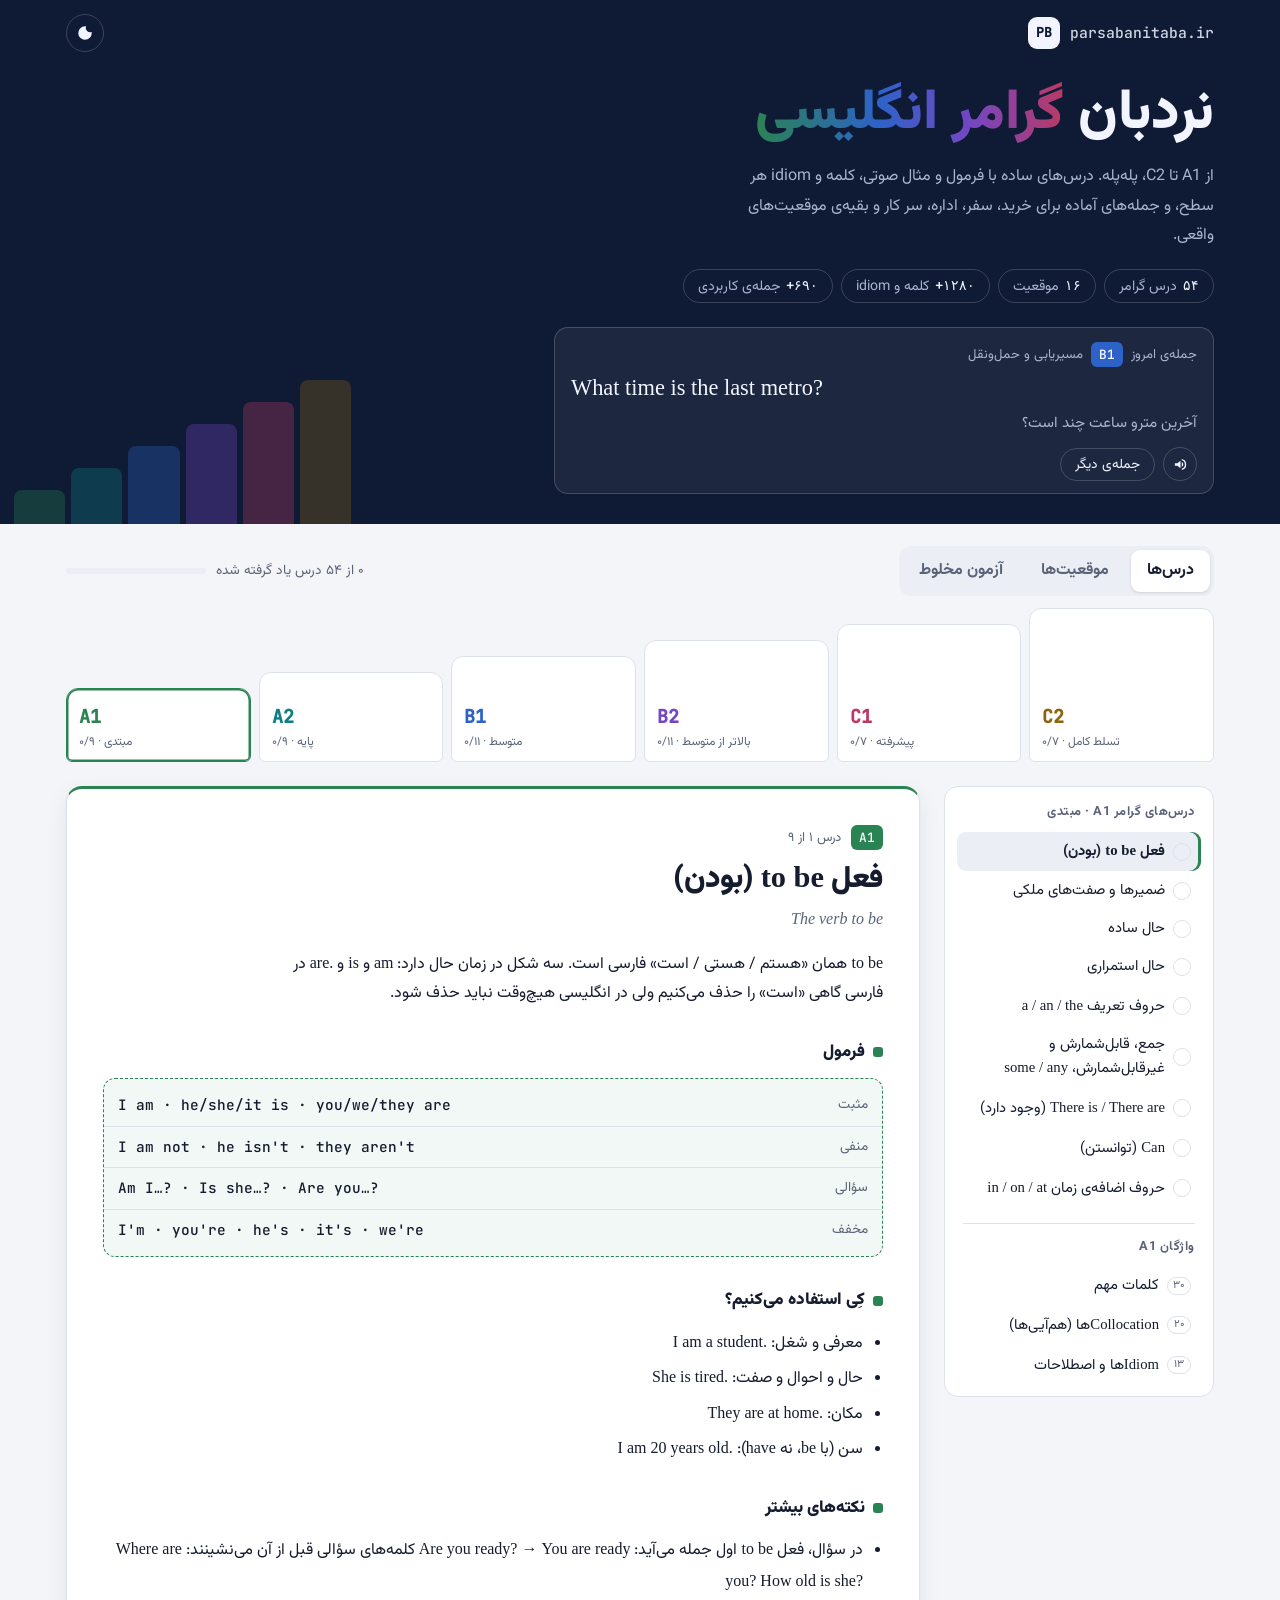
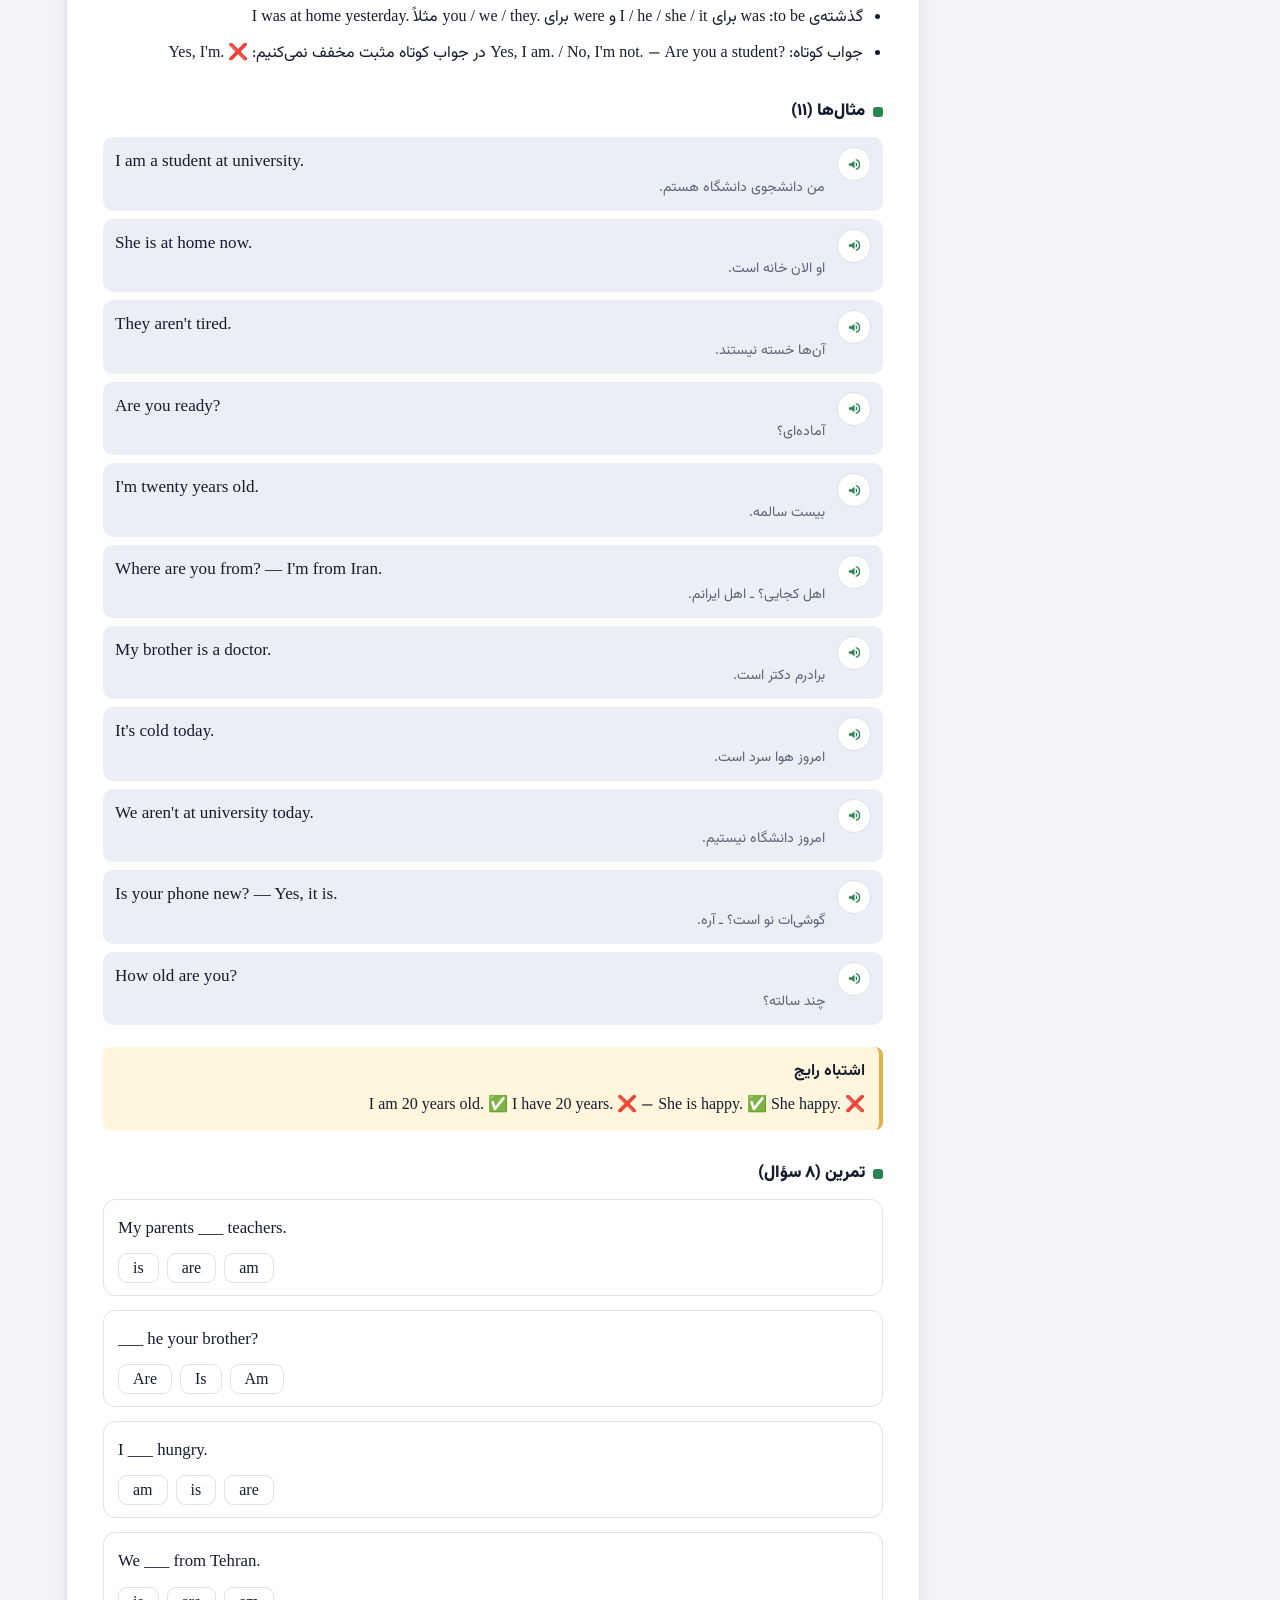
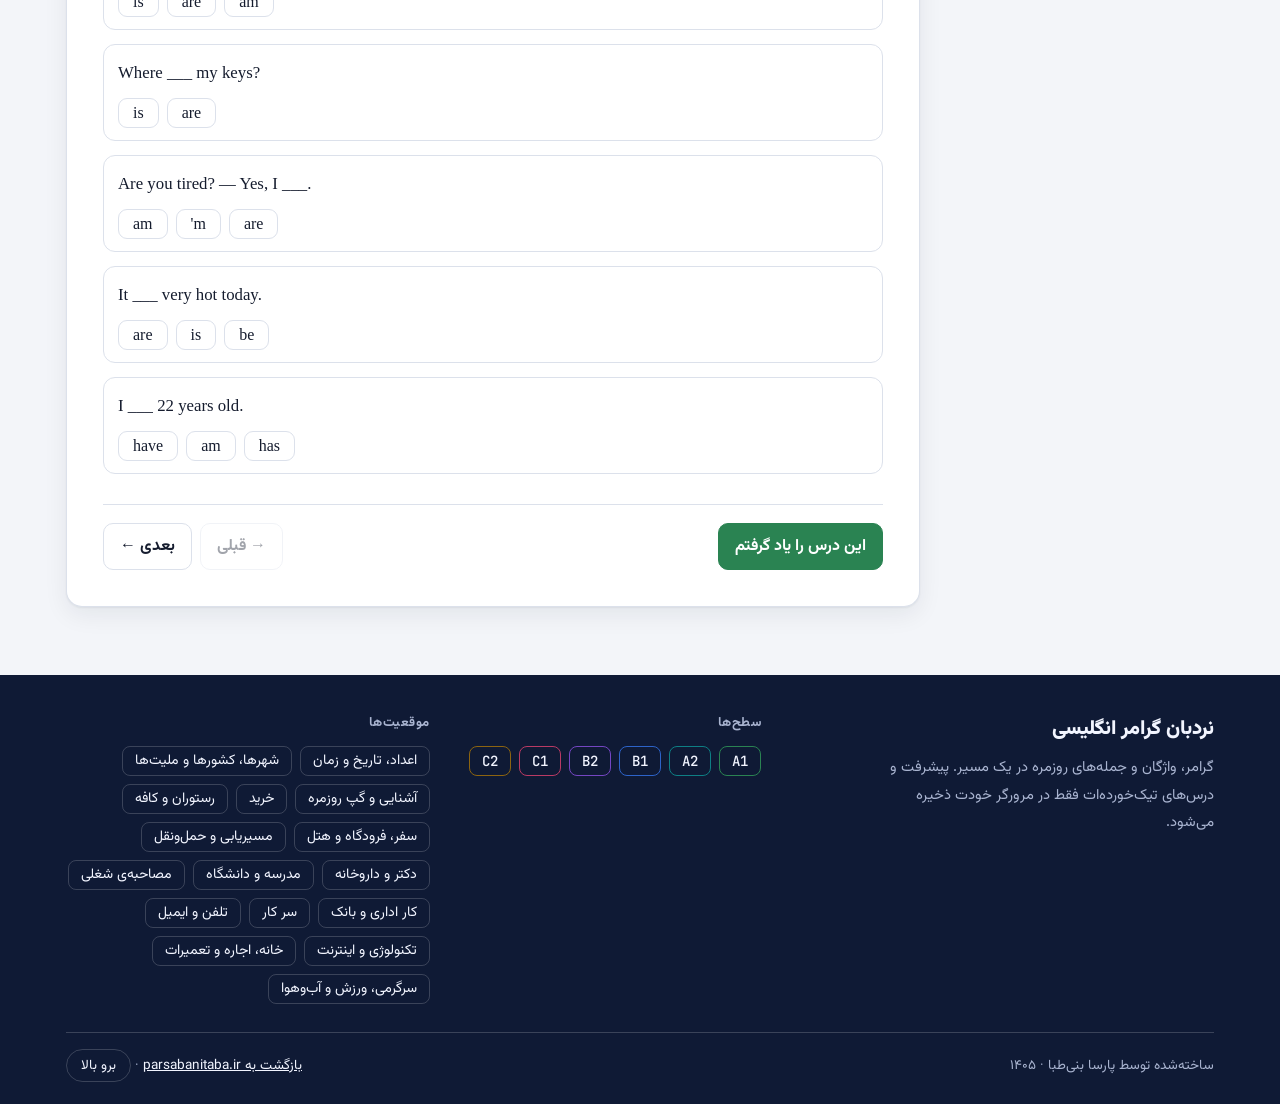
==== commit 16969b92: "English page: more situations, practical phrases, new header and footer - Six new situations (small " ====
--- a/english/index.html
+++ b/english/index.html
@@ -17,13 +17,15 @@
 @font-face{font-family:"Vazirmatn";src:url(fonts/Vazirmatn-Bold.woff2) format("woff2");font-weight:700;font-display:swap}
 @font-face{font-family:"Vazirmatn";src:url(fonts/Vazirmatn-Black.woff2) format("woff2");font-weight:800;font-display:swap}
 @font-face{font-family:"JetBrains Mono";src:url(fonts/jetbrains-mono-latin-500-normal.woff2) format("woff2");font-weight:500;font-display:swap}
-html{padding-top:env(safe-area-inset-top,0px);padding-bottom:env(safe-area-inset-bottom,0px)}
+[hidden]{display:none!important}
 body{margin:0}
+img{max-width:100%}
 
 /* Layout: a CEFR staircase picks the level; lesson list on the side, lesson + practice in the main column (RTL). */
 :root{
   --bg:#F3F5F9; --surface:#FFFFFF; --ink:#151C2E; --muted:#5A6377; --line:#DCE1EB; --soft:#EBEEF5;
   --a1:#2A8352; --a2:#0E7F84; --b1:#2D63C8; --b2:#7446C2; --c1:#B93A64; --c2:#8C6410;
+  --hero:#0F1A35; --hero-ink:#F2F5FF; --hero-mut:#A9B4D0; --hero-line:rgb(255 255 255 / .18); --shadow:0 1px 2px rgb(20 28 46 / .06),0 8px 24px rgb(20 28 46 / .07);
   --ok:#1E8A4B; --ok-bg:#E3F4EA; --bad:#C0392B; --bad-bg:#FBE7E4; --tip-bg:#FFF6DD; --tip-line:#E3B341;
   --fa:"Vazirmatn",Tahoma,"Segoe UI",sans-serif;
   --en:Georgia,"Iowan Old Style","Times New Roman",serif;
@@ -33,18 +35,60 @@
 @media (prefers-color-scheme:dark){:root:not([data-theme="light"]){
   --bg:#0F1320; --surface:#171C2B; --ink:#E7EAF2; --muted:#9AA3B7; --line:#2A3146; --soft:#1F2537;
   --a1:#4FBF7F; --a2:#3CBFC3; --b1:#6D9BF2; --b2:#A884F0; --c1:#EC7BA0; --c2:#E0B24C;
+  --hero:#0A0F1E; --shadow:0 1px 2px rgb(0 0 0 / .4),0 8px 24px rgb(0 0 0 / .3);
   --ok:#5BD08C; --ok-bg:#16301F; --bad:#F07A6C; --bad-bg:#3A1C1A; --tip-bg:#2E2814; --tip-line:#C99A2E; color-scheme:dark}}
 :root[data-theme="dark"]{
   --bg:#0F1320; --surface:#171C2B; --ink:#E7EAF2; --muted:#9AA3B7; --line:#2A3146; --soft:#1F2537;
   --a1:#4FBF7F; --a2:#3CBFC3; --b1:#6D9BF2; --b2:#A884F0; --c1:#EC7BA0; --c2:#E0B24C;
+  --hero:#0A0F1E; --shadow:0 1px 2px rgb(0 0 0 / .4),0 8px 24px rgb(0 0 0 / .3);
   --ok:#5BD08C; --ok-bg:#16301F; --bad:#F07A6C; --bad-bg:#3A1C1A; --tip-bg:#2E2814; --tip-line:#C99A2E; color-scheme:dark}
 *{box-sizing:border-box}
 body{background:var(--bg);color:var(--ink);font-family:var(--fa);font-size:16px;line-height:1.85;direction:rtl}
-.wrap{max-width:1180px;margin:0 auto;padding-left:max(16px,env(safe-area-inset-left,0px));padding-right:max(16px,env(safe-area-inset-right,0px));padding-block:24px 64px}
+.wrap{max-width:1180px;margin:0 auto;padding-left:max(16px,env(safe-area-inset-left,0px));padding-right:max(16px,env(safe-area-inset-right,0px));padding-block:0 40px}
 .en,bdi.en{font-family:var(--en);direction:ltr;unicode-bidi:isolate}
-header.top{display:flex;flex-wrap:wrap;gap:16px 32px;align-items:flex-end;justify-content:space-between;margin-bottom:20px}
-h1{font-size:clamp(1.6rem,4vw,2.3rem);font-weight:800;line-height:1.3;margin:0;text-wrap:balance}
-.sub{color:var(--muted);margin:4px 0 0;max-width:46ch}
+.hero{background:var(--hero);color:var(--hero-ink);position:relative;overflow:hidden;padding-top:max(14px,env(safe-area-inset-top,0px));padding-bottom:30px}
+.hero-in,.foot-in{position:relative;z-index:1;max-width:1180px;margin:0 auto;padding-left:max(16px,env(safe-area-inset-left,0px));padding-right:max(16px,env(safe-area-inset-right,0px))}
+.hero-top{display:flex;align-items:center;justify-content:space-between;gap:12px;margin-bottom:28px}
+.brand{display:inline-flex;align-items:center;gap:10px;color:var(--hero-ink);text-decoration:none;font-weight:700;direction:ltr}
+.brand .mark{width:32px;height:32px;border-radius:9px;display:grid;place-items:center;background:var(--hero-ink);color:var(--hero);font-family:var(--mono);font-size:.82rem}
+.brand .t{opacity:.85;font-size:.92rem;font-family:var(--mono);font-weight:500}
+.tbtn{font:inherit;display:grid;place-items:center;width:38px;height:38px;border-radius:50%;border:1px solid var(--hero-line);background:transparent;color:var(--hero-ink);cursor:pointer}
+.tbtn:hover{background:rgb(255 255 255 / .1)}
+.tbtn svg{width:18px;height:18px;fill:currentColor}
+h1{font-size:clamp(2rem,5.6vw,3.5rem);font-weight:800;line-height:1.25;margin:0;text-wrap:balance;color:inherit}
+.hero h1 em{font-style:normal;background:linear-gradient(90deg,var(--a1),var(--b1) 40%,var(--b2) 70%,var(--c1));-webkit-background-clip:text;background-clip:text;color:transparent}
+.sub{color:var(--hero-mut);margin:12px 0 0;max-width:54ch}
+.chips{display:flex;flex-wrap:wrap;gap:8px;margin:18px 0 0}
+.chips span{border:1px solid var(--hero-line);border-radius:999px;padding:2px 14px;font-size:.88rem;color:var(--hero-mut)}
+.chips b{color:var(--hero-ink);font-family:var(--mono);font-weight:500;margin-inline-end:6px}
+.today{margin-top:24px;max-width:660px;border:1px solid var(--hero-line);border-radius:14px;padding:14px 16px 12px;background:rgb(255 255 255 / .06);display:grid;gap:4px}
+.today-l{display:flex;gap:8px;align-items:center;color:var(--hero-mut);font-size:.82rem;flex-wrap:wrap}
+.today-e{font-family:var(--en);font-size:clamp(1.1rem,2.6vw,1.4rem);direction:ltr;text-align:left;line-height:1.5}
+.today-f{color:var(--hero-mut);font-size:.95rem}
+.today-b{display:flex;gap:8px;align-items:center;margin-top:6px}
+.today .say{background:transparent;border-color:var(--hero-line);color:var(--hero-ink)}
+.btn2{font:inherit;font-size:.85rem;border:1px solid var(--hero-line);background:transparent;color:var(--hero-ink);border-radius:999px;padding:3px 14px;cursor:pointer}
+.btn2:hover{background:rgb(255 255 255 / .1)}
+.hero-bg{position:absolute;left:0;bottom:0;display:flex;align-items:flex-end;gap:6px;direction:ltr;padding-left:14px;z-index:0;pointer-events:none}
+.hero-bg i{display:block;width:clamp(22px,4vw,56px);height:var(--h);background:var(--c);opacity:.32;border-radius:8px 8px 0 0}
+@media (max-width:700px){.hero-bg{opacity:.55;transform:scale(.7);transform-origin:left bottom}}
+.toolbar{display:flex;flex-wrap:wrap;gap:12px 24px;align-items:center;justify-content:space-between;margin:22px 0 12px}
+.hero :focus-visible,.site-foot :focus-visible{outline:2.5px solid var(--hero-ink);outline-offset:2px}
+.site-foot{background:var(--hero);color:var(--hero-ink);margin-top:28px;padding-top:36px;padding-bottom:max(22px,env(safe-area-inset-bottom,0px))}
+.foot-grid{display:grid;grid-template-columns:1.4fr 1fr 1.2fr;gap:28px}
+@media (max-width:760px){.foot-grid{grid-template-columns:minmax(0,1fr)}}
+.site-foot h4{margin:0 0 10px;font-size:.82rem;color:var(--hero-mut);letter-spacing:.04em;font-weight:700}
+.site-foot p{margin:0;color:var(--hero-mut);font-size:.92rem;max-width:42ch}
+.foot-t{font-size:1.25rem;font-weight:800;margin-bottom:6px}
+.fl{display:flex;flex-wrap:wrap;gap:8px}
+.fl button{font:inherit;font-size:.88rem;border:1px solid var(--hero-line);background:transparent;color:var(--hero-ink);border-radius:8px;padding:1px 12px;cursor:pointer}
+.fl button:hover{border-color:var(--hero-ink)}
+.fl button.lvb{font-family:var(--mono);font-weight:500;border-color:var(--c)}
+.foot-bot{display:flex;flex-wrap:wrap;justify-content:space-between;align-items:center;gap:10px 20px;margin-top:28px;padding-top:16px;border-top:1px solid var(--hero-line);color:var(--hero-mut);font-size:.85rem}
+.foot-bot a{color:var(--hero-ink)}
+.pgroup{margin-top:16px}
+.ptitle{font-weight:800;margin:0 0 8px;display:flex;gap:8px;align-items:center}
+.ptitle .lvtag{font-weight:500}
 .modes{display:flex;gap:6px;background:var(--soft);padding:4px;border-radius:12px}
 .modes button{font:inherit;font-weight:700;border:0;background:transparent;color:var(--muted);padding:6px 16px;border-radius:9px;cursor:pointer}
 .modes button[aria-pressed="true"]{background:var(--surface);color:var(--ink);box-shadow:0 1px 3px rgb(0 0 0 / .12)}
@@ -91,7 +135,7 @@
 .list .dot{flex:none;width:18px;height:18px;border-radius:50%;border:1.5px solid var(--line);display:grid;place-items:center;font-size:.7rem;color:#fff}
 .list .dot.done{background:var(--lv);border-color:var(--lv)}
 /* lesson */
-article.lesson{background:var(--surface);border:1px solid var(--line);border-radius:16px;padding:clamp(18px,3.5vw,36px);min-width:0}
+article.lesson{background:var(--surface);border:1px solid var(--line);border-top:3px solid var(--lv);box-shadow:var(--shadow);border-radius:16px;padding:clamp(18px,3.5vw,36px);min-width:0}
 .eyebrow{display:flex;gap:10px;align-items:center;font-size:.82rem;color:var(--muted);margin-bottom:6px}
 .lvtag{font-family:var(--mono);color:#fff;background:var(--lv);border-radius:6px;padding:1px 8px;font-size:.8rem;direction:ltr}
 .lesson h2{font-size:clamp(1.4rem,3.4vw,1.9rem);font-weight:800;margin:0;line-height:1.4;text-wrap:balance}
@@ -145,24 +189,46 @@
 </head>
 <body>
 <noscript><p style="padding:24px;font-family:sans-serif">برای استفاده از این صفحه جاوااسکریپت را فعال کنید.</p></noscript>
+<header class="hero">
+  <div class="hero-bg" aria-hidden="true"><i style="--h:34px;--c:var(--a1)"></i><i style="--h:56px;--c:var(--a2)"></i><i style="--h:78px;--c:var(--b1)"></i><i style="--h:100px;--c:var(--b2)"></i><i style="--h:122px;--c:var(--c1)"></i><i style="--h:144px;--c:var(--c2)"></i></div>
+  <div class="hero-in">
+    <div class="hero-top">
+      <a class="brand" href="https://parsabanitaba.ir/"><span class="mark">PB</span><span class="t">parsabanitaba.ir</span></a>
+      <button class="tbtn" id="theme" aria-label="تغییر تم روشن و تاریک" title="تم روشن / تاریک"><svg viewBox="0 0 24 24" aria-hidden="true"><path d="M12 3a9 9 0 1 0 9 9c0-.5 0-.9-.1-1.3A6 6 0 0 1 13.3 3.1 9 9 0 0 0 12 3z"/></svg></button>
+    </div>
+    <h1>نردبان <em>گرامر انگلیسی</em></h1>
+    <p class="sub">از A1 تا C2، پله‌پله. درس‌های ساده با فرمول و مثال صوتی، کلمه و idiom هر سطح، و جمله‌های آماده برای خرید، سفر، اداره، سر کار و بقیه‌ی موقعیت‌های واقعی.</p>
+    <div class="chips"><span><b id="st-g"></b>درس گرامر</span><span><b id="st-s"></b>موقعیت</span><span><b id="st-w"></b>کلمه و idiom</span><span><b id="st-p"></b>جمله‌ی کاربردی</span></div>
+    <div class="today" aria-live="polite">
+      <div class="today-l"><span>جمله‌ی امروز</span><span class="lvtag" id="tdLv"></span><span id="tdSit"></span></div>
+      <div class="today-e" id="tdEn"></div>
+      <div class="today-f" id="tdFa"></div>
+      <div class="today-b"><button class="say" id="tdSay" aria-label="پخش تلفظ"></button><button class="btn2" id="tdNext">جمله‌ی دیگر</button></div>
+    </div>
+  </div>
+</header>
 <div class="wrap">
-  <header class="top">
-    <div>
-      <h1>نردبان گرامر انگلیسی</h1>
-      <p class="sub">۵۴ درس گرامر از A1 تا C2 با توضیح ساده، فرمول، مثال صوتی و تمرین، به‌علاوه‌ی کلمات مهم، collocationها، idiomها و جمله‌های کاربردی هر سطح در موقعیت‌هایی مثل خرید، سفر، اداره و سر کار.</p>
+  <div class="toolbar">
+    <div class="modes" role="group" aria-label="حالت">
+      <button id="m-learn" aria-pressed="true">درس‌ها</button>
+      <button id="m-sit" aria-pressed="false">موقعیت‌ها</button>
+      <button id="m-quiz" aria-pressed="false">آزمون مخلوط</button>
     </div>
-    <div style="display:flex;flex-direction:column;gap:10px;align-items:flex-start">
-      <div class="modes" role="group" aria-label="حالت">
-        <button id="m-learn" aria-pressed="true">درس‌ها</button>
-        <button id="m-sit" aria-pressed="false">موقعیت‌ها</button>
-        <button id="m-quiz" aria-pressed="false">آزمون مخلوط</button>
-      </div>
-      <div class="overall"><span id="ovText"></span><div class="bar"><i id="ovBar"></i></div></div>
-    </div>
-  </header>
+    <div class="overall"><span id="ovText"></span><div class="bar"><i id="ovBar"></i></div></div>
+  </div>
   <nav class="stairs" id="stairs" aria-label="سطح"></nav>
   <main id="main"></main>
 </div>
+<footer class="site-foot">
+  <div class="foot-in">
+    <div class="foot-grid">
+      <div><div class="foot-t">نردبان گرامر انگلیسی</div><p>گرامر، واژگان و جمله‌های روزمره در یک مسیر. پیشرفت و درس‌های تیک‌خورده‌ات فقط در مرورگر خودت ذخیره می‌شود.</p></div>
+      <div><h4>سطح‌ها</h4><div class="fl" id="fl-lv"></div></div>
+      <div><h4>موقعیت‌ها</h4><div class="fl" id="fl-sit"></div></div>
+    </div>
+    <div class="foot-bot"><span>ساخته‌شده توسط پارسا بنی‌طبا · ۱۴۰۵</span><span><a href="https://parsabanitaba.ir/">بازگشت به parsabanitaba.ir</a> · <button class="btn2" id="totop">برو بالا</button></span></div>
+  </div>
+</footer>
 
 <script>
 const LV={a1:{n:"مبتدی",c:"--a1"},a2:{n:"پایه",c:"--a2"},b1:{n:"متوسط",c:"--b1"},b2:{n:"بالاتر از متوسط",c:"--b2"},c1:{n:"پیشرفته",c:"--c1"},c2:{n:"تسلط کامل",c:"--c2"}};
@@ -1956,6 +2022,760 @@
 ];
 SIT.forEach(o=>Object.values(o.L).forEach(c=>{c.w=P(c.w);c.s=P(c.s)}));
 
+/* ===== six more situations ===== */
+const SIT2=[
+{id:"social",fa:"آشنایی و گپ روزمره",en:"Meeting people & small talk",L:{
+a1:{w:`hello · hi · good morning|سلام · سلام · صبح بخیر
+nice to meet you|از آشنایی خوشوقتم
+name|نام، اسم
+friend|دوست
+family|خانواده
+mother · father · brother · sister|مادر · پدر · برادر · خواهر
+married · single|متأهل · مجرد
+please · thank you · sorry|لطفاً · ممنون · ببخشید`,
+s:`Hi, I'm Parsa. What's your name?|سلام، من پارسا هستم. اسم تو چیست؟
+Nice to meet you.|از آشنایی با شما خوشحالم.
+How are you? — I'm fine, thanks. And you?|حالت چطور است؟ ـ خوبم، ممنون. تو چطوری؟
+This is my friend, Sara.|این دوستم سارا است.`},
+a2:{w:`neighbour|همسایه
+hobby|سرگرمی
+weekend|آخر هفته
+invitation|دعوت‌نامه
+Would you like to…?|دوست داری…؟|Would you like to have coffee?
+see you soon|به‌زودی می‌بینمت
+by the way|راستی، در ضمن
+also · too|همچنین · هم`,
+s:`What do you do in your free time?|در وقت آزادت چکار می‌کنی؟
+I like playing football and watching films.|فوتبال بازی کردن و فیلم دیدن را دوست دارم.
+Would you like to have coffee with me?|دوست داری با من قهوه بخوری؟
+Sorry, I can't. I'm busy on Friday.|ببخشید، نمی‌توانم. جمعه کار دارم.
+How was your weekend?|آخر هفته‌ات چطور بود؟`},
+b1:{w:`catch up|احوال‌پرسی و خبر گرفتن
+get to know|بیشتر آشنا شدن
+keep in touch|در تماس ماندن
+come over|به خانه‌ی کسی آمدن
+run into|اتفاقی کسی را دیدن
+have in common|وجه مشترک داشتن
+it's been ages|خیلی وقت است
+look forward to|مشتاق… بودن`,
+s:`It's been ages! How have you been?|خیلی وقت است ندیده‌امت! چطور بودی؟
+We should catch up soon.|باید زودتر همدیگر را ببینیم و صحبت کنیم.
+I ran into an old friend yesterday.|دیروز اتفاقی یک دوست قدیمی را دیدم.
+We have a lot in common.|ما وجه مشترک زیادی داریم.
+Let's keep in touch.|در تماس باشیم.`},
+b2:{w:`acquaintance|آشنا (نه دوست نزدیک)
+small talk|گپ سطحی
+hit it off|خوب جور شدن
+lose touch|ارتباط قطع شدن
+grow apart|از هم دور شدن
+outgoing|اجتماعی و برون‌گرا
+reserved|کم‌حرف و محتاط
+get on well|خوب کنار آمدن`,
+s:`We hit it off straight away.|از همان اول خوب جور شدیم.
+I'm not great at small talk.|در گپ‌های سطحی خوب نیستم.
+We lost touch after university.|بعد از دانشگاه ارتباطمان قطع شد.
+She's outgoing, but her brother is rather reserved.|او برون‌گراست ولی برادرش نسبتاً کم‌حرف است.`},
+c1:{w:`rapport|هم‌دلی و ارتباط خوب
+camaraderie|رفاقت
+amicable|دوستانه
+tactful|با ملاحظه
+put someone at ease|کسی را راحت کردن
+strike up a conversation|گفتگو را شروع کردن
+mutual|متقابل
+a kindred spirit|هم‌روح`,
+s:`I managed to strike up a conversation with the person next to me.|توانستم با کنار دستی‌ام گفتگو را شروع کنم.
+We built a good rapport quickly.|زود رابطه‌ی خوبی ساختیم.
+He has a knack for putting people at ease.|او استعداد خاصی در راحت کردن آدم‌ها دارد.
+The feeling is mutual.|احساس من هم همین است.`},
+c2:{w:`the life and soul of the party|جان مجلس
+a wallflower|آدم گوشه‌گیر در مهمانی
+birds of a feather flock together|کبوتر با کبوتر باز با باز
+a fair-weather friend|دوست روز خوشی
+a friend in need is a friend indeed|دوست آن است که گیرد دست دوست
+chew the fat|گپ دوستانه زدن
+click with|با کسی جور شدن
+break bread|کنار هم غذا خوردن`,
+s:`He's the life and soul of every party.|او جان هر مهمانی است.
+Beware of fair-weather friends.|مراقب دوست‌های روز خوشی باش.
+They're birds of a feather.|آن‌ها از یک جنس‌اند.
+We spent the evening chewing the fat.|شب را به گپ دوستانه گذراندیم.`}}},
+
+{id:"dir",fa:"مسیریابی و حمل‌ونقل",en:"Directions & transport",L:{
+a1:{w:`street|خیابان
+corner|گوشه
+bridge|پل
+traffic light|چراغ راهنما
+bus stop · metro station|ایستگاه اتوبوس · ایستگاه مترو
+turn left · turn right|به چپ بپیچ · به راست بپیچ
+next to · opposite · behind|کنار · روبه‌رو · پشت
+near · far|نزدیک · دور`,
+s:`Excuse me, where is the metro station?|ببخشید، ایستگاه مترو کجاست؟
+It's next to the bank.|کنار بانک است.
+Go straight on, then turn left.|مستقیم بروید، بعد به چپ بپیچید.
+Is it far?|دور است؟
+How can I get to Azadi Square?|چطور می‌توانم به میدان آزادی بروم؟`},
+a2:{w:`crossroads|چهارراه
+roundabout|میدان، دوربرگردان
+pavement|پیاده‌رو
+go past|از کنار چیزی رد شدن
+on your left · on your right|سمت چپ شما · سمت راست شما
+take the second turning|دومین پیچ را بگیر
+fare|کرایه
+a ten-minute walk|ده دقیقه پیاده‌روی
+change (trains)|عوض کردن خط`,
+s:`Go past the bank and take the second turning on the right.|از بانک رد شوید و دومین پیچ سمت راست را بگیرید.
+You can't miss it.|حتماً پیدایش می‌کنید.
+Which line do I take to get to the airport?|برای رفتن به فرودگاه کدام خط را بگیرم؟
+How much is the fare?|کرایه چقدر است؟
+You need to change at the next station.|باید ایستگاه بعدی عوض کنید.`},
+b1:{w:`junction|تقاطع
+one-way street|خیابان یک‌طرفه
+traffic jam|ترافیک سنگین
+rush hour|ساعت اوج ترافیک
+give directions|آدرس دادن
+shortcut|میان‌بر
+pick up · drop off|سوار کردن · پیاده کردن
+GPS|مسیریاب
+ring road|کمربندی`,
+s:`Sorry, I think I'm lost. Could you show me on the map?|ببخشید، فکر کنم گم شده‌ام. می‌شود روی نقشه نشانم بدهید؟
+Is there a shortcut?|میان‌بر هست؟
+We got stuck in a traffic jam for an hour.|یک ساعت در ترافیک گیر کردیم.
+Could you drop me off at the next corner?|می‌شود سر گوشه‌ی بعدی پیاده‌ام کنید؟
+The GPS says we're ten minutes away.|مسیریاب می‌گوید ده دقیقه مانده.`},
+b2:{w:`detour|مسیر انحرافی
+roadworks|تعمیرات جاده
+public transport|حمل‌ونقل عمومی
+be stuck in traffic|در ترافیک گیر کردن
+ride-hailing app|اپ درخواست خودرو
+pedestrian crossing|خط عابر پیاده
+toll|عوارض
+diversion|مسیر جایگزین`,
+s:`There are roadworks, so we'll have to take a detour.|جاده در دست تعمیر است و باید دور بزنیم.
+I usually use public transport to avoid the rush hour.|معمولاً برای اجتناب از ساعت اوج ترافیک از حمل‌ونقل عمومی استفاده می‌کنم.
+The driver took a much longer route.|راننده مسیر خیلی طولانی‌تری را رفت.
+Do I have to pay the toll?|باید عوارض بدهم؟`},
+c1:{w:`gridlock|قفل‌شدن کامل ترافیک
+congestion|ازدحام
+bypass|گذرگاه کنارگذر
+arterial road|شریان اصلی
+pedestrianised|ویژه‌ی عابر پیاده
+navigate|مسیریابی کردن
+make headway|پیشروی کردن
+alternative route|مسیر جایگزین`,
+s:`The city is in permanent gridlock at rush hour.|شهر در ساعت اوج دائم قفل است.
+We made little headway because of the congestion.|به خاطر ازدحام کم پیش رفتیم.
+The old town has been pedestrianised.|محله‌ی قدیمی را ویژه‌ی عابر کرده‌اند.
+It's quicker to take the bypass.|با کنارگذر سریع‌تر است.`},
+c2:{w:`back seat driver|مسافری که مدام به راننده دستور می‌دهد
+take a wrong turn|اشتباه پیچیدن
+at a crossroads|در دوراهی
+the fast lane|لاین سریع (زندگی پرشتاب)
+a dead end|بن‌بست
+road hog|راننده‌ی بی‌ملاحظه
+on the right track|در مسیر درست
+bumper to bumper|سپر به سپر`,
+s:`We were bumper to bumper for miles.|کیلومترها سپر به سپر بودیم.
+I think we took a wrong turn somewhere.|فکر کنم جایی اشتباه پیچیدیم.
+She's at a crossroads in her career.|او در دوراهی شغلی‌اش است.
+Stop being a back seat driver!|دست از رانندگی از صندلی عقب بردار!`}}},
+
+{id:"home",fa:"خانه، اجاره و تعمیرات",en:"Home, renting & repairs",L:{
+a1:{w:`house · flat|خانه · آپارتمان
+room|اتاق
+bedroom · bathroom · kitchen|اتاق خواب · حمام · آشپزخانه
+living room|اتاق نشیمن
+door · window|در · پنجره
+bed · table · chair|تخت · میز · صندلی
+rent|اجاره
+key|کلید`,
+s:`I live in a flat in Tehran.|در یک آپارتمان در تهران زندگی می‌کنم.
+My flat has two bedrooms.|آپارتمانم دو اتاق خواب دارد.
+Where's the bathroom?|دستشویی کجاست؟
+How much is the rent?|اجاره چقدر است؟`},
+a2:{w:`landlord|صاحبخانه
+tenant|مستأجر
+furnished · unfurnished|مبله · بدون مبلمان
+deposit|ودیعه، پیش‌پرداخت
+balcony|بالکن
+floor|طبقه
+lift|آسانسور
+move in · move out|اسباب‌کشی کردن · تخلیه کردن
+broken|خراب`,
+s:`Is the flat furnished?|آپارتمان مبله است؟
+How much is the deposit?|ودیعه چقدر است؟
+Which floor is it on?|طبقه‌ی چندم است؟
+The heating doesn't work.|شوفاژ کار نمی‌کند.
+When can I move in?|کی می‌توانم اسباب‌کشی کنم؟`},
+b1:{w:`contract|قرارداد
+utilities · bills|قبوض (آب و برق و گاز)
+plumber · electrician|لوله‌کش · برقکار
+leak|نشتی
+renovate|بازسازی کردن
+estate agent|بنگاه املاک
+sign the lease|قرارداد اجاره امضا کردن
+repair · fix|تعمیر کردن`,
+s:`There's a leak in the bathroom. Could you send a plumber?|توی حمام نشتی هست. می‌شود لوله‌کش بفرستید؟
+Are the bills included in the rent?|قبوض جزو اجاره است؟
+I'd like to arrange a viewing.|می‌خواهم برای دیدن خانه وقت بگذارم.
+When does the contract end?|قرارداد کی تمام می‌شود؟
+I'm thinking of renewing the lease.|به تمدید قرارداد فکر می‌کنم.`},
+b2:{w:`property|ملک
+on the market|برای فروش یا اجاره گذاشته‌شده
+spacious|جادار
+cosy|دنج و گرم
+well-maintained|خوب نگهداری‌شده
+down payment|پیش‌پرداخت خرید
+evict|تخلیه‌ی اجباری کردن
+neighbourhood|محله`,
+s:`The property has been on the market for months.|ملک ماه‌هاست برای فروش است.
+It's a spacious flat in a quiet neighbourhood.|آپارتمانی جادار در محله‌ای آرام است.
+I'd like to negotiate the rent.|می‌خواهم روی اجاره مذاکره کنم.
+The landlord refuses to return my deposit.|صاحبخانه از پس دادن ودیعه‌ام خودداری می‌کند.`},
+c1:{w:`tenancy agreement|قرارداد اجاره
+dilapidated|فرسوده و خراب
+refurbish|نوسازی کردن
+subletting|اجاره‌ی دست‌دوم
+amenities|امکانات رفاهی
+vacate the premises|محل را تخلیه کردن
+adequate|کافی و مناسب
+occupancy|سکونت`,
+s:`The tenancy agreement prohibits subletting.|قرارداد اجاره اجاره‌ی دست‌دوم را ممنوع می‌کند.
+The building is in a dilapidated state.|ساختمان در وضعیت فرسوده‌ای است.
+The flat offers excellent amenities.|آپارتمان امکانات عالی دارد.
+You must vacate the premises by the end of the month.|باید تا آخر ماه محل را تخلیه کنید.`},
+c2:{w:`a roof over one's head|سرپناه
+home sweet home|خانه، شیرین‌ترین جا
+a fixer-upper|خانه‌ی نیازمند تعمیر
+keep up with the Joneses|چشم‌وهم‌چشمی
+house-proud|به خانه‌اش علاقه‌مند و مقید
+make yourself at home|راحت باش
+bring the house down|حسابی تشویق گرفتن
+get on like a house on fire|خیلی خوب جور شدن`,
+s:`Make yourself at home!|راحت باش، خانه‌ی خودت است!
+It's a fixer-upper, but it has potential.|نیاز به تعمیر دارد ولی ظرفیت دارد.
+They're always trying to keep up with the Joneses.|همیشه دارند چشم‌وهم‌چشمی می‌کنند.
+We got on like a house on fire.|خیلی خوب با هم جور شدیم.`}}},
+
+{id:"tech",fa:"تکنولوژی و اینترنت",en:"Technology & the internet",L:{
+a1:{w:`computer · laptop|کامپیوتر · لپ‌تاپ
+phone|گوشی
+internet|اینترنت
+website|وب‌سایت
+app|اپلیکیشن
+password|رمز عبور
+screen|صفحه‌نمایش
+click|کلیک کردن
+Wi-Fi|وای‌فای`,
+s:`What's the Wi-Fi password?|رمز وای‌فای چیست؟
+My phone doesn't work.|گوشی‌ام کار نمی‌کند.
+I need to charge my laptop.|باید لپ‌تاپم را شارژ کنم.
+Can you help me with this app?|می‌توانید با این اپلیکیشن کمکم کنید؟`},
+a2:{w:`download · upload|دانلود · آپلود
+install|نصب کردن
+update|به‌روزرسانی
+log in · log out|ورود · خروج
+username|نام کاربری
+account|حساب کاربری
+file · folder|فایل · پوشه
+save · delete|ذخیره کردن · حذف کردن
+slow · fast|کند · سریع`,
+s:`I can't log in to my account.|نمی‌توانم وارد حسابم شوم.
+The internet is very slow today.|اینترنت امروز خیلی کند است.
+Please update the app.|لطفاً اپلیکیشن را به‌روز کن.
+Did you save the file?|فایل را ذخیره کردی؟
+I forgot my password.|رمزم را فراموش کردم.`},
+b1:{w:`settings|تنظیمات
+notification|اعلان
+turn on · turn off|روشن کردن · خاموش کردن
+restart|راه‌اندازی مجدد
+storage|فضای ذخیره‌سازی
+backup|پشتیبان
+error message|پیام خطا
+crash|کرش کردن
+connection|اتصال`,
+s:`The app keeps crashing.|اپلیکیشن مدام می‌پرد بیرون.
+Have you tried restarting it?|امتحان کردی ری‌استارتش کنی؟
+I'm getting an error message.|پیام خطا می‌گیرم.
+I've run out of storage.|فضای ذخیره‌ام پر شده.
+I lost my connection.|اتصالم قطع شد.`},
+b2:{w:`software · hardware|نرم‌افزار · سخت‌افزار
+bug|باگ
+troubleshoot|عیب‌یابی کردن
+security breach|نقض امنیتی
+two-factor authentication|احراز هویت دو مرحله‌ای
+cloud storage|ذخیره‌سازی ابری
+compatible|سازگار
+reset to factory settings|بازگردانی به تنظیمات کارخانه`,
+s:`Could you help me troubleshoot this problem?|می‌توانی کمکم کنی این مشکل را عیب‌یابی کنم؟
+The software isn't compatible with my system.|نرم‌افزار با سیستمم سازگار نیست.
+I enabled two-factor authentication for extra security.|برای امنیت بیشتر احراز هویت دو مرحله‌ای را فعال کردم.
+I reported the bug to the developers.|باگ را به توسعه‌دهنده‌ها گزارش دادم.`},
+c1:{w:`latency|تأخیر
+bandwidth|پهنای باند
+encryption|رمزنگاری
+deprecated|منسوخ‌شده
+robust|مقاوم و پایدار
+seamless integration|یکپارچگی روان
+legacy system|سیستم قدیمی
+downtime|زمان از کار افتادن
+patch|وصله‌ی نرم‌افزاری`,
+s:`The service suffered several hours of downtime.|سرویس چند ساعت از کار افتاد.
+The patch fixes a critical security flaw.|این وصله یک نقص امنیتی حیاتی را برطرف می‌کند.
+This feature will be deprecated in the next release.|این قابلیت در نسخه‌ی بعد منسوخ می‌شود.
+We need a more robust architecture.|به معماری مقاوم‌تری نیاز داریم.`},
+c2:{w:`bleeding edge|لبه‌ی پیشرفته‌ی فناوری
+a kludge|راه‌حل سرهم‌بندی
+reinvent the wheel|دوباره چرخ را اختراع کردن
+go down the rabbit hole|درگیر مسیری بی‌پایان شدن
+a single point of failure|نقطه‌ی شکست واحد
+future-proof|آینده‌نگر و بادوام
+under the hood|زیر کاپوت (پیاده‌سازی داخلی)
+vaporware|نرم‌افزار وعده‌داده‌شده‌ای که هرگز نیامد`,
+s:`Let's not reinvent the wheel.|بیا دوباره چرخ را اختراع نکنیم.
+I went down a rabbit hole reading about compilers.|درباره‌ی کامپایلرها خواندم و غرق شدم.
+What's going on under the hood?|زیر کاپوت چه خبر است؟
+That server is a single point of failure.|آن سرور نقطه‌ی شکست واحد است.`}}},
+
+{id:"interview",fa:"مصاحبه‌ی شغلی",en:"Job interviews",L:{
+a1:{w:`job|شغل
+interview|مصاحبه
+CV|رزومه
+experience|تجربه
+skill|مهارت
+good at|در چیزی خوب بودن
+team|تیم
+thank you|ممنون`,
+s:`Hello, nice to meet you.|سلام، از آشنایی با شما خوشحالم.
+My name is Parsa. I'm a developer.|اسم من پارسا است. برنامه‌نویس هستم.
+I can speak English and Persian.|می‌توانم انگلیسی و فارسی صحبت کنم.
+I'm good at working in a team.|در کار تیمی خوبم.
+Thank you for your time.|بابت وقتی که گذاشتید ممنونم.`},
+a2:{w:`apply|اقدام کردن، درخواست دادن
+position|موقعیت شغلی
+qualification|مدرک، صلاحیت
+strengths · weaknesses|نقاط قوت · ضعف
+available|در دسترس
+start date|تاریخ شروع
+reference|معرف
+work experience|سابقه‌ی کار`,
+s:`I'm applying for the developer position.|برای موقعیت شغلی برنامه‌نویس اقدام می‌کنم.
+I have two years of experience.|دو سال سابقه دارم.
+Can you tell me about yourself?|می‌توانی درباره‌ی خودت بگویی؟
+When can you start?|کی می‌توانی شروع کنی؟
+What are your strengths?|نقاط قوتت چیست؟`},
+b1:{w:`achievement|دستاورد
+responsibility|مسئولیت
+work under pressure|تحت فشار کار کردن
+meet deadlines|به موعد تحویل رسیدن
+motivated|با انگیزه
+career goal|هدف شغلی
+candidate|متقاضی
+recent graduate|فارغ‌التحصیل تازه`,
+s:`I'm a hard-working and motivated person.|آدم پرتلاش و با انگیزه‌ای هستم.
+My biggest achievement was leading a small team.|بزرگ‌ترین دستاوردم رهبری یک تیم کوچک بود.
+Why do you want to work for us?|چرا می‌خواهید برای ما کار کنید؟
+I'm used to working under pressure.|به کار کردن تحت فشار عادت دارم.
+Where do you see yourself in five years?|پنج سال دیگر خودت را کجا می‌بینی؟`},
+b2:{w:`track record|سابقه‌ی عملکرد
+relevant experience|تجربه‌ی مرتبط
+transferable skills|مهارت‌های قابل‌انتقال
+notice period|دوره‌ی اخطار
+shortlisted|در فهرست نهایی
+job offer|پیشنهاد کار
+probation period|دوره‌ی آزمایشی
+thrive|شکوفا شدن`,
+s:`I have a proven track record in delivering projects on time.|سابقه‌ی اثبات‌شده‌ای در تحویل به‌موقع پروژه‌ها دارم.
+I was shortlisted for the second round.|به مرحله‌ی دوم راه یافتم.
+What does the probation period involve?|دوره‌ی آزمایشی شامل چه چیزهایی است؟
+I'd like to discuss the salary package.|می‌خواهم درباره‌ی بسته‌ی حقوق صحبت کنم.
+I thrive in fast-paced environments.|در محیط‌های پرسرعت شکوفا می‌شوم.`},
+c1:{w:`competent|شایسته
+proficient in|مسلط به
+adaptable|انطباق‌پذیر
+a self-starter|آدم خودانگیخته
+leverage my skills|از مهارت‌هایم بهره بردن
+remuneration|دستمزد
+commensurate with experience|متناسب با تجربه
+a cultural fit|هم‌خوان با فرهنگ سازمان`,
+s:`I'm proficient in several programming languages.|به چند زبان برنامه‌نویسی مسلطم.
+I'm a self-starter who adapts quickly.|آدم خودانگیخته‌ای هستم که سریع سازگار می‌شود.
+The remuneration is commensurate with experience.|دستمزد متناسب با تجربه است.
+I believe I'd be a good cultural fit.|فکر می‌کنم با فرهنگ سازمان شما جور می‌شوم.`},
+c2:{w:`sell yourself|خودت را خوب معرفی کردن
+get a foot in the door|پا را به یک صنعت یا شرکت باز کردن
+ace the interview|مصاحبه را عالی تمام کردن
+cut the mustard|از پس کار برآمدن
+play to your strengths|از نقاط قوتت استفاده کردن
+burn bridges|پل‌های پشت سر را خراب کردن
+put your best foot forward|بهترین خودت را نشان دادن
+step up to the plate|مسئولیت را به عهده گرفتن`,
+s:`I aced the interview and got the job.|مصاحبه را عالی تمام کردم و کار را گرفتم.
+It's an entry-level job, but it gets my foot in the door.|شغل ابتدایی است ولی پایم را به صنعت باز می‌کند.
+Never burn your bridges when you leave a company.|وقتی از شرکتی می‌روی هیچ‌وقت پل‌های پشت سرت را خراب نکن.
+I wanted to put my best foot forward.|می‌خواستم بهترین خودم را نشان بدهم.`}}},
+
+{id:"hobby",fa:"سرگرمی، ورزش و آب‌وهوا",en:"Hobbies, sport & weather",L:{
+a1:{w:`football · swimming|فوتبال · شنا
+music · film|موسیقی · فیلم
+read · draw · cook|خواندن · نقاشی کردن · آشپزی کردن
+play|بازی کردن، نواختن
+free time|وقت آزاد
+sunny · rainy · windy|آفتابی · بارانی · بادی
+hot · cold|گرم · سرد
+snow|برف`,
+s:`What do you do in your free time?|در وقت آزادت چکار می‌کنی؟
+I like swimming and reading.|شنا و کتاب خواندن را دوست دارم.
+Do you play football?|فوتبال بازی می‌کنی؟
+What's the weather like today?|هوای امروز چطور است؟
+It's sunny and hot.|آفتابی و گرم است.`},
+a2:{w:`hobby|سرگرمی
+join a club|عضو باشگاه شدن
+match|مسابقه
+go for a run|برای دویدن رفتن
+go hiking|کوه‌نوردی رفتن
+forecast|پیش‌بینی
+cloudy · foggy · stormy|ابری · مه‌آلود · طوفانی
+degrees|درجه
+umbrella|چتر`,
+s:`I go for a run three times a week.|هفته‌ای سه بار می‌دوم.
+I'm learning to play the guitar.|دارم گیتار یاد می‌گیرم.
+What's the weather forecast for tomorrow?|پیش‌بینی هوای فردا چیست؟
+It's going to be cloudy with some rain.|ابری است و کمی باران می‌بارد.
+It's thirty degrees today.|امروز سی درجه است.`},
+b1:{w:`take up|شروع کردن (سرگرمی)
+keep fit|تناسب اندام را حفظ کردن
+work out|ورزش کردن
+get into|علاقه‌مند شدن به
+enthusiast|علاقه‌مند
+tournament|مسابقات
+drizzle|نم‌نم باران
+heatwave|موج گرما
+humid|شرجی`,
+s:`I've recently taken up photography.|تازگی عکاسی را شروع کرده‌ام.
+I work out at the gym twice a week.|هفته‌ای دو بار در باشگاه ورزش می‌کنم.
+I'm really into board games.|خیلی به بازی‌های رومیزی علاقه دارم.
+There's a heatwave this week.|این هفته موج گرما داریم.
+It's too humid today.|امروز هوا زیادی شرجی است.`},
+b2:{w:`pastime|سرگرمی
+passionate about|عاشق
+competitive|رقابتی
+stamina|استقامت
+downpour|بارش شدید
+clear up|صاف شدن (هوا)
+freezing|یخ‌بندان
+sports facilities|امکانات ورزشی`,
+s:`I'm passionate about rock climbing.|عاشق صخره‌نوردی‌ام.
+It poured with rain all afternoon.|تمام بعدازظهر باران شدید می‌بارید.
+The weather is supposed to clear up this evening.|قرار است هوا امشب صاف شود.
+Building stamina takes time.|ساختن استقامت زمان می‌برد.`},
+c1:{w:`avid reader|کتاب‌خوان پرشور
+a keen amateur|آماتور علاقه‌مند
+pursue a passion|دنبال علاقه‌ات رفتن
+torrential rain|باران سیل‌آسا
+inclement weather|هوای نامساعد
+overcast|ابری و گرفته
+balmy|ملایم و دلپذیر
+sweltering|طاقت‌فرسا (گرما)`,
+s:`I'm an avid reader of science fiction.|خواننده‌ی پرشور داستان‌های علمی‌تخیلی هستم.
+The match was postponed due to inclement weather.|مسابقه به خاطر هوای نامساعد به تعویق افتاد.
+It was a balmy evening.|عصر دلپذیر و ملایمی بود.
+It's sweltering in July.|در تیر و مرداد (ژوئیه) گرما طاقت‌فرساست.`},
+c2:{w:`take a rain check|فرصت دیگری خواستن
+come rain or shine|در هر شرایطی
+steal someone's thunder|ابتکار کسی را از او گرفتن
+it's raining cats and dogs|سیل‌آسا می‌بارد
+save for a rainy day|برای روز مبادا پس‌انداز کردن
+a breath of fresh air|نسیم تازه، چیز تازه و دلپذیر
+right as rain|کاملاً سالم
+the calm before the storm|آرامش قبل از طوفان`,
+s:`I'll take a rain check, if you don't mind.|اگر اشکالی ندارد یک وقت دیگر.
+We'll be there, come rain or shine.|در هر شرایطی آنجا خواهیم بود.
+It's raining cats and dogs.|دارد سیل‌آسا می‌بارد.
+Save some money for a rainy day.|کمی پول برای روز مبادا کنار بگذار.`}}}
+];
+SIT2.forEach(o=>Object.values(o.L).forEach(c=>{c.w=P(c.w);c.s=P(c.s)}));
+const SORDER=["num","city","social","shop","food","travel","dir","health","school","interview","office","work","phone","tech","home","hobby"];
+SIT.push(...SIT2); SIT.sort((a,b)=>SORDER.indexOf(a.id)-SORDER.indexOf(b.id));
+
+/* ===== phrasebank: practical phrases by function; m = lowest level that sees the group ===== */
+const PH={
+num:[
+{m:"a1",t:"پرسیدن و تأیید عدد",p:`How many…? / How much…?|چند تا…؟ / چقدر…؟
+Could you say that number again?|می‌شود آن عدد را دوباره بگویید؟
+Is that fifteen or fifty?|پانزده است یا پنجاه؟
+Can you write it down, please?|می‌شود بنویسید لطفاً؟`},
+{m:"a2",t:"ساعت و قرار",p:`What time shall we meet?|ساعت چند همدیگر را ببینیم؟
+Let's meet at half past five.|ساعت پنج و نیم همدیگر را ببینیم.
+I'll be there in ten minutes.|ده دقیقه‌ی دیگر آنجا هستم.
+The shop closes at nine p.m.|مغازه ساعت نه شب بسته می‌شود.`},
+{m:"b1",t:"قیمت و پرداخت",p:`That comes to three hundred thousand in total.|روی هم سیصد هزار تومان می‌شود.
+Could you round it up?|می‌شود رقم را گرد کنید؟
+Keep the change.|بقیه‌اش برای خودتان.
+It's two hundred thousand tomans a month.|ماهی دویست هزار تومان است.`}],
+city:[
+{m:"a1",t:"معرفی خودت",p:`I'm from Iran.|اهل ایرانم.
+I was born in Shiraz.|در شیراز به دنیا آمدم.
+I live in Tehran, in district twenty-two.|در تهران، منطقه‌ی ۲۲ زندگی می‌کنم.
+My hometown is Rasht.|زادگاهم رشت است.`},
+{m:"a2",t:"پرسیدن درباره‌ی یک شهر",p:`What's your city like?|شهرتان چطور است؟
+What is it famous for?|به چه چیزی مشهور است؟
+Is it worth visiting?|ارزش دیدن دارد؟
+How do I get there from here?|از اینجا چطور آنجا بروم؟`},
+{m:"b1",t:"توصیف یک شهر",p:`It's a lively city with lots to do.|شهری پرجنب‌وجوش با کلی کار برای انجام دادن است.
+It's famous for its bazaar and gardens.|به بازار و باغ‌هایش مشهور است.
+It gets very crowded in summer.|تابستان‌ها خیلی شلوغ می‌شود.
+The weather is mild all year round.|هوا در تمام سال معتدل است.`}],
+social:[
+{m:"a1",t:"سلام و خداحافظی",p:`Good morning! / Good evening!|صبح بخیر! / عصر بخیر!
+How are you doing? — Not bad, thanks.|حالت چطور است؟ ـ بد نیست، ممنون.
+Long time no see!|چه عجب از این طرف‌ها!
+Have a nice day!|روز خوبی داشته باشی!`},
+{m:"a2",t:"دعوت کردن و جواب دادن",p:`Would you like to come to dinner on Friday?|دوست داری جمعه برای شام بیایی؟
+I'd love to!|خیلی هم دوست دارم!
+Thanks for the invitation, but I can't.|ممنون از دعوت ولی نمی‌توانم.
+What time should I come?|ساعت چند بیایم؟
+Can I bring something?|چیزی با خودم بیاورم؟`},
+{m:"b1",t:"عذرخواهی و تشکر",p:`I'm so sorry about that.|بابت آن خیلی متأسفم.
+It's my fault.|تقصیر من است.
+Thank you so much for your help.|از کمکت خیلی ممنونم.
+I really appreciate it.|واقعاً قدردانم.
+Don't mention it.|قابلی ندارد.`},
+{m:"b2",t:"موافقت و مخالفت مؤدبانه",p:`I see what you mean, but…|منظورت را می‌فهمم، ولی…
+I couldn't agree more.|بیشتر از این نمی‌شد موافق بود.
+That's a fair point.|حرف منصفانه‌ای است.
+I'm afraid I disagree.|متأسفانه موافق نیستم.`}],
+shop:[
+{m:"a1",t:"پرسیدن و پیدا کردن",p:`Excuse me, do you sell phone chargers?|ببخشید، شارژر گوشی دارید؟
+Where can I find the milk?|شیر را کجا پیدا کنم؟
+Do you have any bigger ones?|بزرگ‌ترش را دارید؟
+Is this on sale?|این حراج است؟`},
+{m:"a2",t:"سفارش و خرید کردن",p:`I'll take it.|همین را می‌خرم.
+I'll take two of these.|از این‌ها دو تا می‌خرم.
+Could I have a bag, please?|می‌شود یک کیسه بدهید؟
+I'd like to order this online.|می‌خواهم این را آنلاین سفارش بدهم.
+Can I pay cash on delivery?|می‌توانم موقع تحویل نقد پرداخت کنم؟`},
+{m:"b1",t:"پیگیری سفارش",p:`When will my order arrive?|سفارشم کی می‌رسد؟
+I'd like to track my order.|می‌خواهم سفارشم را پیگیری کنم.
+The item arrived damaged.|کالا آسیب‌دیده رسید.
+I'd like to cancel my order.|می‌خواهم سفارشم را لغو کنم.
+Could you send me an invoice?|می‌توانید فاکتور برایم بفرستید؟`},
+{m:"b2",t:"شکایت",p:`I'd like to speak to the manager.|می‌خواهم با مدیر صحبت کنم.
+I was charged twice.|دو بار از من پول کم شده.
+This isn't what was advertised.|این چیزی نیست که تبلیغ شده بود.
+I expect a full refund.|انتظار دارم کل مبلغ برگردد.`}],
+food:[
+{m:"a1",t:"سفارش دادن",p:`I'd like the chicken, please.|مرغ می‌خواستم، لطفاً.
+Can I have a coffee, please?|یک قهوه می‌شود؟
+Could I have the menu, please?|می‌شود منو را بیاورید؟
+I'll have the soup.|من سوپ می‌خورم.
+Can we order, please?|می‌توانیم سفارش بدهیم؟`},
+{m:"a2",t:"ترجیحات و سؤال درباره‌ی غذا",p:`No onions, please.|بدون پیاز، لطفاً.
+Could I have it less spicy?|می‌شود کمتر تند باشد؟
+I'm vegetarian. What can I eat?|گیاه‌خوارم. چه چیزی می‌توانم بخورم؟
+What's in this dish?|داخل این غذا چیست؟
+Could I have some more bread?|کمی نان بیشتر می‌شود؟`},
+{m:"b1",t:"مشکل و درخواست",p:`Excuse me, we've been waiting for a long time.|ببخشید، خیلی وقت است منتظریم.
+This is cold. Could you heat it up?|این سرد است. می‌شود گرمش کنید؟
+We didn't order this.|ما این را سفارش نداده بودیم.
+Could we have another table?|می‌شود میز دیگری بدهید؟
+Could you bring the bill, please?|می‌شود صورت‌حساب را بیاورید؟`},
+{m:"b2",t:"تعریف و حساب کردن",p:`Compliments to the chef!|دست‌پخت سرآشپز درجه‌یک!
+Everything was delicious.|همه‌چیز عالی بود.
+Is a tip expected here?|اینجا انعام معمول است؟
+Let me get this one.|این یکی با من.`}],
+travel:[
+{m:"a1",t:"خرید بلیت",p:`One ticket to Mashhad, please.|یک بلیت به مشهد، لطفاً.
+A return ticket, please.|یک بلیت رفت‌وبرگشت، لطفاً.
+How much is the ticket to Shiraz?|بلیت شیراز چقدر است؟
+Which platform does it leave from?|از کدام سکو حرکت می‌کند؟
+Is this seat taken?|این صندلی صاحب دارد؟`},
+{m:"a2",t:"در هتل",p:`I have a reservation under the name Banitaba.|با نام بنی‌طبا رزرو دارم.
+Could I have a room with a view?|می‌شود اتاقی با منظره بدهید؟
+What time is breakfast?|صبحانه ساعت چند است؟
+Could I have a late check-out?|می‌شود دیرتر تحویل بدهم؟
+Is there Wi-Fi in the room?|توی اتاق وای‌فای هست؟`},
+{m:"b1",t:"در فرودگاه",p:`Where do I check in?|کجا باید ثبت‌نام (چک‌این) کنم؟
+I'd like a window seat.|صندلی کنار پنجره می‌خواهم.
+Is this the gate for the flight to Istanbul?|این گیت پرواز استانبول است؟
+My flight was cancelled. What are my options?|پروازم لغو شد. چه گزینه‌هایی دارم؟
+I'd like to rebook my flight.|می‌خواهم پروازم را دوباره رزرو کنم.`},
+{m:"b2",t:"ویزا و گمرک",p:`I'm here on holiday.|برای تعطیلات آمده‌ام.
+I'll be staying for two weeks.|دو هفته می‌مانم.
+I have nothing to declare.|چیزی برای اظهار ندارم.
+Where do I collect my baggage?|چمدانم را از کجا تحویل بگیرم؟`}],
+dir:[
+{m:"a1",t:"پرسیدن مسیر",p:`Excuse me, how do I get to the bazaar?|ببخشید، چطور به بازار بروم؟
+Is there a bank near here?|این اطراف بانک هست؟
+Which way is the station?|ایستگاه از کدام طرف است؟
+Can you show me on the map?|می‌توانید روی نقشه نشانم دهید؟
+How long does it take?|چقدر طول می‌کشد؟`},
+{m:"a2",t:"در تاکسی",p:`To this address, please.|به این آدرس، لطفاً.
+How much will it cost?|چقدر می‌شود؟
+Please stop here.|لطفاً همین‌جا نگه دارید.
+Could you wait here for a few minutes?|می‌توانید چند دقیقه اینجا منتظر بمانید؟`},
+{m:"b1",t:"حمل‌ونقل عمومی",p:`Does this bus go to the airport?|این اتوبوس به فرودگاه می‌رود؟
+Where should I get off?|کجا باید پیاده شوم؟
+How many stops is it?|چند ایستگاه مانده؟
+Is there a direct train?|قطار مستقیم هست؟
+What time is the last metro?|آخرین مترو ساعت چند است؟`}],
+health:[
+{m:"a1",t:"گفتن مشکل",p:`I feel sick.|حالت تهوع دارم / حالم بد است.
+It hurts here.|اینجا درد می‌کند.
+I have a fever.|تب دارم.
+I've been coughing a lot.|خیلی سرفه می‌کنم.
+I need some medicine.|دارو لازم دارم.`},
+{m:"a2",t:"در مطب و داروخانه",p:`How long have you had these symptoms?|چه مدت است این علائم را دارید؟
+Do you have anything for a cold?|برای سرماخوردگی چیزی دارید؟
+How many times a day should I take it?|روزی چند بار بخورم؟
+Take one tablet after meals.|بعد از غذا یک قرص بخورید.
+Is it safe to take with my other medicine?|با داروهای دیگرم هم می‌شود خورد؟`},
+{m:"b1",t:"اورژانس",p:`Call an ambulance!|آمبولانس خبر کنید!
+It's an emergency.|وضعیت اضطراری است.
+He's unconscious.|بی‌هوش است.
+I think I've broken my arm.|فکر کنم دستم شکسته.
+Is there a hospital nearby?|بیمارستان نزدیک هست؟`},
+{m:"b2",t:"پرسیدن از پزشک",p:`What do you advise?|چه توصیه‌ای دارید؟
+Do I need surgery?|به عمل نیاز دارم؟
+How long will the recovery take?|دوره‌ی بهبودی چقدر طول می‌کشد؟
+Is it covered by my insurance?|بیمه‌ام پوشش می‌دهد؟`}],
+school:[
+{m:"a1",t:"در کلاس",p:`May I come in?|می‌توانم بیایم داخل؟
+May I ask a question?|می‌توانم سؤال بپرسم؟
+How do you say this in English?|این را به انگلیسی چه می‌گویند؟
+How do you spell it?|املایش چیست؟
+I don't understand. Could you repeat?|متوجه نشدم. می‌شود تکرار کنید؟`},
+{m:"a2",t:"صحبت با استاد",p:`Could I talk to you after class?|می‌توانم بعد از کلاس با شما صحبت کنم؟
+Sorry I'm late.|ببخشید دیر کردم.
+When is the next exam?|امتحان بعدی کی است؟
+Could you check my work, please?|می‌شود کارم را نگاه کنید؟
+What should I read for next week?|برای هفته‌ی بعد چه چیزی بخوانم؟`},
+{m:"b1",t:"تکلیف و مهلت",p:`I'd like to ask for an extension.|می‌خواهم درخواست تمدید مهلت کنم.
+I couldn't finish because I was ill.|چون مریض بودم نتوانستم تمام کنم.
+Could you give me some feedback?|می‌توانید بازخورد بدهید؟
+Where can I find the reading list?|فهرست منابع را از کجا بگیرم؟`},
+{m:"b2",t:"ایمیل به استاد",p:`Dear Professor Ahmadi, I'm writing to ask about…|استاد احمدی عزیز، می‌نویسم تا درباره‌ی … بپرسم.
+I would appreciate your guidance.|از راهنمایی شما سپاسگزار می‌شوم.
+Thank you for your time and consideration.|بابت وقت و توجه شما سپاسگزارم.
+Kind regards,|با احترام،`}],
+interview:[
+{m:"a2",t:"معرفی خودت",p:`Let me introduce myself.|اجازه بدهید خودم را معرفی کنم.
+I graduated from West Tehran University.|از دانشگاه تهران غرب فارغ‌التحصیل شدم.
+I've worked as a developer for two years.|دو سال به عنوان برنامه‌نویس کار کرده‌ام.
+I'm looking for a new challenge.|دنبال چالش تازه‌ای هستم.`},
+{m:"b1",t:"سؤال‌های رایج مصاحبه",p:`Tell me about yourself.|درباره‌ی خودت بگو.
+What are your strengths and weaknesses?|نقاط قوت و ضعفت چیست؟
+Why should we hire you?|چرا باید تو را استخدام کنیم؟
+Do you have any questions for us?|شما سؤالی از ما دارید؟`},
+{m:"b2",t:"پرسیدن از شرکت",p:`What would my daily tasks be?|وظایف روزانه‌ام چه خواهد بود؟
+Is there room for growth?|امکان رشد هست؟
+What's the team like?|تیم چطوری است؟
+What are the next steps?|مراحل بعدی چیست؟`}],
+office:[
+{m:"a1",t:"کمک خواستن",p:`Can you help me fill in this form?|می‌توانید در پر کردن این فرم کمکم کنید؟
+Where do I sign?|کجا را امضا کنم؟
+Which window do I go to?|به کدام باجه بروم؟
+What do I need to bring?|چه چیزی باید بیاورم؟
+Is this the right queue?|این صف درست است؟`},
+{m:"a2",t:"پرسیدن روند کار",p:`How long will it take?|چقدر طول می‌کشد؟
+When will it be ready?|کی آماده می‌شود؟
+Do I need an appointment?|وقت قبلی لازم است؟
+Can I pay by card?|می‌توانم با کارت پرداخت کنم؟
+Could you give me a receipt?|رسید می‌دهید؟`},
+{m:"b1",t:"پیگیری",p:`I'm calling to check the status of my application.|زنگ می‌زنم تا وضعیت درخواستم را بپرسم.
+I submitted the documents last week.|مدارک را هفته‌ی پیش تحویل دادم.
+Is there anything else you need from me?|چیز دیگری از من لازم دارید؟
+Who should I speak to?|با چه کسی صحبت کنم؟`},
+{m:"b2",t:"اعتراض",p:`I'd like to file a complaint.|می‌خواهم شکایت ثبت کنم.
+There seems to be a mistake with my account.|به نظر می‌رسد در حسابم اشتباهی شده.
+I'd like this corrected as soon as possible.|می‌خواهم هرچه زودتر اصلاح شود.
+Could you put that in writing?|می‌شود آن را کتبی بدهید؟`}],
+work:[
+{m:"a1",t:"در دفتر",p:`Good morning, everyone.|صبح همه بخیر.
+Can I borrow your pen?|می‌توانم خودکارت را قرض بگیرم؟
+Where's the meeting room?|اتاق جلسه کجاست؟
+I'm on a break.|در استراحتم.
+See you tomorrow.|فردا می‌بینمت.`},
+{m:"a2",t:"درخواست و قبول کردن",p:`Could you help me with this?|می‌توانی در این کار کمکم کنی؟
+I'll do it right away.|همین الان انجامش می‌دهم.
+I'll send it by the end of the day.|تا آخر وقت می‌فرستم.
+Sorry, I didn't catch that.|ببخشید، متوجه نشدم.
+Can you repeat that, please?|می‌شود تکرار کنی؟`},
+{m:"b1",t:"در جلسه",p:`Let's get started.|شروع کنیم.
+Shall we move on to the next point?|برویم سراغ نکته‌ی بعدی؟
+Does anyone have any questions?|کسی سؤالی دارد؟
+Could you share your screen?|می‌توانید صفحه‌تان را به اشتراک بگذارید؟
+I'll send the notes after the meeting.|یادداشت‌ها را بعد از جلسه می‌فرستم.`},
+{m:"b2",t:"نظر دادن و جمع‌بندی",p:`I'd like to suggest a different approach.|می‌خواهم رویکرد متفاوتی پیشنهاد کنم.
+I see it differently.|من جور دیگری می‌بینم.
+Let's take this offline.|این را بعداً جدا صحبت کنیم.
+Can we pick this up tomorrow?|می‌توانیم فردا ادامه بدهیم؟
+Let's agree on the next steps.|روی قدم‌های بعدی توافق کنیم.`}],
+phone:[
+{m:"a1",t:"تلفن",p:`Hello? Who's calling, please?|الو؟ شما؟
+Speaking.|خودم هستم (پای تلفن).
+Can you hear me?|صدایم را می‌شنوی؟
+Can you call me back?|می‌توانی بهم زنگ بزنی؟
+I'll text you.|پیامک می‌دهم.`},
+{m:"a2",t:"گذاشتن پیام",p:`Could you tell him I called?|می‌شود بگویید من زنگ زدم؟
+Please ask her to call me back.|لطفاً بگویید با من تماس بگیرد.
+My number is…|شماره‌ام … است.
+Could you spell that, please?|می‌شود هجی کنید؟`},
+{m:"b1",t:"ایمیل کاری",p:`Dear Mr. Rezaei,|آقای رضایی عزیز،
+Thank you for your email.|بابت ایمیلتان ممنونم.
+I'm attaching the file.|فایل را پیوست می‌کنم.
+Best regards,|با بهترین آرزوها / با احترام،
+Looking forward to your reply.|منتظر پاسخ شما هستم.`},
+{m:"b2",t:"پیگیری رسمی",p:`I'm writing regarding…|درباره‌ی … می‌نویسم.
+Please let me know if you need further information.|اگر اطلاعات بیشتری لازم دارید خبر بدهید.
+I apologise for the delay in replying.|بابت دیر پاسخ دادن عذرخواهی می‌کنم.
+Please find my CV attached.|رزومه‌ام پیوست است.`}],
+tech:[
+{m:"a2",t:"درخواست پشتیبانی",p:`I'm having a problem with my account.|با حسابم مشکل دارم.
+It doesn't load.|لود نمی‌شود.
+It says "wrong password".|پیام «رمز اشتباه» می‌دهد.
+Can you reset my password?|می‌توانید رمزم را بازنشانی کنید؟
+How do I update it?|چطور به‌روزش کنم؟`},
+{m:"b1",t:"توضیح مشکل",p:`It stopped working after the update.|بعد از به‌روزرسانی از کار افتاد.
+I get an error when I click Save.|وقتی روی ذخیره می‌زنم خطا می‌دهد.
+I've already tried restarting it.|قبلاً ری‌استارتش کرده‌ام.
+Is it a known issue?|مشکل شناخته‌شده‌ای است؟`},
+{m:"b2",t:"گزارش باگ",p:`I'd like to report a bug.|می‌خواهم یک باگ گزارش کنم.
+It only happens on mobile.|فقط روی موبایل رخ می‌دهد.
+Here are the steps to reproduce it.|این هم مراحل بازتولیدش.
+Could you look into it?|می‌توانید بررسی کنید؟`}],
+home:[
+{m:"a2",t:"دیدن خانه",p:`Can I see the flat?|می‌توانم آپارتمان را ببینم؟
+How many rooms are there?|چند اتاق دارد؟
+Is the building quiet?|ساختمان ساکت است؟
+Are pets allowed?|حیوان خانگی مجاز است؟
+How far is it from the metro?|چقدر تا مترو فاصله دارد؟`},
+{m:"b1",t:"صحبت با صاحبخانه",p:`The heater is broken.|شوفاژ خراب است.
+When can someone come to fix it?|کی می‌توانند بیایند درستش کنند؟
+Can I get a copy of the contract?|می‌توانم یک نسخه از قرارداد داشته باشم؟
+Can I extend the lease?|می‌توانم اجاره را تمدید کنم؟`},
+{m:"b2",t:"مذاکره",p:`Is the rent negotiable?|اجاره قابل مذاکره است؟
+Would you consider lowering the deposit?|امکان دارد ودیعه را کم کنید؟
+What does the rent include?|اجاره شامل چه چیزهایی است؟
+What's the notice period?|دوره‌ی اخطار چقدر است؟`}],
+hobby:[
+{m:"a1",t:"گفتن علایق",p:`I like swimming.|شنا را دوست دارم.
+I love music.|عاشق موسیقی‌ام.
+I don't like cold weather.|هوای سرد را دوست ندارم.
+I'm good at drawing.|در نقاشی خوبم.
+My favourite sport is football.|ورزش مورد علاقه‌ام فوتبال است.`},
+{m:"a2",t:"پیشنهاد دادن",p:`Do you want to play football on Friday?|جمعه فوتبال بازی کنیم؟
+Let's go for a walk.|بیا بریم قدم بزنیم.
+Shall we watch a film tonight?|امشب فیلم ببینیم؟
+Sounds great!|عالیه!
+Maybe another time.|شاید یک وقت دیگر.`},
+{m:"b1",t:"حرف زدن درباره‌ی هوا",p:`What a lovely day!|چه روز قشنگی!
+It looks like it's going to rain.|به نظر می‌رسد باران بیاید.
+It's freezing today!|امروز هوا یخ می‌زند!
+Take a jacket with you.|یک ژاکت با خودت ببر.
+The weather is getting better.|هوا دارد بهتر می‌شود.`}]
+};
+Object.values(PH).forEach(a=>a.forEach(g=>{g.p=P(g.p)}));
+
 /* ===== state ===== */
 const store={get(k,d){try{const v=localStorage.getItem(k);return v?JSON.parse(v):d}catch(e){return d}},set(k,v){try{localStorage.setItem(k,JSON.stringify(v))}catch(e){}}};
 let learned=new Set(store.get("gl-learned",[]));
@@ -2088,20 +2908,22 @@
 }
 
 /* ===== wiring ===== */
+function phCount(id,lv){const LI=Object.keys(LV);return (PH[id]||[]).filter(g=>LI.indexOf(g.m)<=LI.indexOf(lv)).reduce((a,g)=>a+g.p.length,0)}
 function renderSit(){
   setLvColor(S.lv);
   const i=Math.max(0,SIT.findIndex(x=>x.id===S.sit)),cur=SIT[i]; S.sit=cur.id; store.set("gl-sit",S.sit);
-  const c=cur.L[S.lv], lvn=LV[S.lv].n;
-  $("#main").innerHTML=`<div class="grid"><aside class="list" aria-label="موقعیت‌ها"><h2>موقعیت‌ها · ${S.lv.toUpperCase()}</h2><ol>${SIT.map(x=>`<li><button data-s="${x.id}" aria-current="${x.id===cur.id}"><span class="dot cnt">${faDigits(x.L[S.lv].w.length+x.L[S.lv].s.length)}</span><span>${esc(x.fa)}</span></button></li>`).join("")}</ol></aside>
+  const c=cur.L[S.lv], lvn=LV[S.lv].n, LI=Object.keys(LV), pg=(PH[cur.id]||[]).filter(g=>LI.indexOf(g.m)<=LI.indexOf(S.lv)), pn=pg.reduce((a,g)=>a+g.p.length,0);
+  $("#main").innerHTML=`<div class="grid"><aside class="list" aria-label="موقعیت‌ها"><h2>موقعیت‌ها · ${S.lv.toUpperCase()}</h2><ol>${SIT.map(x=>`<li><button data-s="${x.id}" aria-current="${x.id===cur.id}"><span class="dot cnt">${faDigits(x.L[S.lv].w.length+x.L[S.lv].s.length+phCount(x.id,S.lv))}</span><span>${esc(x.fa)}</span></button></li>`).join("")}</ol></aside>
   <article class="lesson" id="lesson">
    <div class="eyebrow"><span class="lvtag">${S.lv.toUpperCase()}</span><span>موقعیت ${faDigits(i+1)} از ${faDigits(SIT.length)} · ${lvn}</span></div>
    <h2>${esc(cur.fa)}</h2><div class="entitle">${esc(cur.en)}</div>
-   <p>کلمه‌ها و جمله‌های مهم این موقعیت در سطح ${S.lv.toUpperCase()}. بالا روی پله‌ها سطح را عوض کن تا همین موقعیت را در سطح بالاتر یا پایین‌تر ببینی.</p>
+   <p>کلمه‌ها و جمله‌های مهم این موقعیت در سطح ${S.lv.toUpperCase()}. بالا روی پله‌ها سطح را عوض کن تا همین موقعیت را در سطح بالاتر یا پایین‌تر ببینی. جمله‌های پرکاربرد پایین صفحه با بالا رفتن سطح بیشتر می‌شوند.</p>
    <div class="vbar"><button class="btn" id="hide" aria-pressed="${hideMean}">${hideMean?"نمایش همه‌ی معنی‌ها":"پنهان کردن معنی‌ها (خودآزمایی)"}</button><span style="color:var(--muted);font-size:.85rem">${hideMean?"اول حدس بزن، بعد روی معنی بزن تا ظاهر شود.":""}</span></div>
    <h3>کلمه‌ها و عبارت‌ها (${faDigits(c.w.length)})</h3>
    <div class="vgrid ${hideMean?"hidemean":""}">${c.w.map(v=>`<div class="vcard"><div class="vh"><span class="vw">${esc(v[0])}</span>${canSpeak?`<button class="say" data-say="${esc(v[0].replace(/ · /g,", "))}" aria-label="پخش تلفظ">${ICON}</button>`:""}</div><button class="vm">${rich(v[1])}</button>${v[2]?`<div class="vx">${esc(v[2])}</div>`:""}</div>`).join("")}</div>
    <h3>جمله‌های مهم (${faDigits(c.s.length)})</h3>
    <ul class="exs ${hideMean?"hidemean":""}">${c.s.map(e=>`<li class="ex">${canSpeak?`<button class="say" data-say="${esc(e[0])}" aria-label="پخش تلفظ">${ICON}</button>`:""}<div class="s"><div class="e">${esc(e[0])}</div><div class="f">${esc(e[1])}</div></div></li>`).join("")}</ul>
+   ${pg.length?`<h3>جمله‌های پرکاربرد بر اساس موقعیت (${faDigits(pn)})</h3>${pg.map(g=>`<div class="pgroup"><div class="ptitle"><span class="lvtag" style="background:var(${LV[g.m].c})">${g.m.toUpperCase()}</span>${esc(g.t)}</div><ul class="exs ${hideMean?"hidemean":""}">${g.p.map(e=>`<li class="ex">${canSpeak?`<button class="say" data-say="${esc(e[0].replace(/ \/ /g,". "))}" aria-label="پخش تلفظ">${ICON}</button>`:""}<div class="s"><div class="e">${esc(e[0])}</div><div class="f">${esc(e[1])}</div></div></li>`).join("")}</ul></div>`).join("")}`:""}
    <div class="foot"><span></span><div class="nav"><button class="btn" id="sprev" ${i===0?"disabled":""}>→ قبلی</button><button class="btn" id="snext" ${i===SIT.length-1?"disabled":""}>بعدی ←</button></div></div>
   </article></div>`;
 }
@@ -2113,6 +2935,12 @@
   const fx=e.target.closest(".hidemean .ex .f"); if(fx){fx.classList.toggle("show");return}
   const b=e.target.closest("button,input"); if(!b)return;
   if(b.matches(".step")){if(S.mode!=="sit"){S.mode="learn";S.view="g"}S.lv=b.dataset.lv;S.id=lvTopics(S.lv)[0].id;render();return}
+  if(b.id==="theme"){toggleTheme();return}
+  if(b.id==="tdNext"){tdK++;renderToday();return}
+  if(b.id==="tdSay"){speak($("#tdEn").textContent);return}
+  if(b.id==="totop"){window.scrollTo({top:0,behavior:"smooth"});return}
+  if(b.dataset.flv){if(S.mode!=="sit"){S.mode="learn";S.view="g"}S.lv=b.dataset.flv;S.id=lvTopics(S.lv)[0].id;render();$("#stairs").scrollIntoView({behavior:"smooth",block:"start"});return}
+  if(b.dataset.fsit){S.mode="sit";S.sit=b.dataset.fsit;render();$("#stairs").scrollIntoView({behavior:"smooth",block:"start"});return}
   if(b.id==="m-sit"){S.mode="sit";render();return}
   if(b.matches(".list button[data-s]")){S.sit=b.dataset.s;render();scrollLesson();return}
   if(b.id==="sprev"||b.id==="snext"){const k=SIT.findIndex(x=>x.id===S.sit)+(b.id==="snext"?1:-1);if(SIT[k]){S.sit=SIT[k].id;render();scrollLesson()}return}
@@ -2133,6 +2961,25 @@
   if(b.id==="qnext"){Q.n++;Q.n<Q.items.length?renderQ():renderResult();return}
   if(b.dataset.goto){goKey(b.dataset.goto);return}
 });
+/* ===== header, footer, theme ===== */
+const ALLP=[];
+SIT.forEach(o=>Object.keys(o.L).forEach(lv=>o.L[lv].s.forEach(x=>ALLP.push([x[0],x[1],lv,o.fa]))));
+Object.keys(PH).forEach(id=>{const o=SIT.find(x=>x.id===id);PH[id].forEach(g=>g.p.forEach(x=>ALLP.push([x[0],x[1],g.m,o.fa])))});
+let tdK=Math.floor(Date.now()/864e5);
+function renderToday(){const p=ALLP[(tdK*37)%ALLP.length];if(!p)return;$("#tdEn").textContent=p[0];$("#tdFa").textContent=p[1];const t=$("#tdLv");t.textContent=p[2].toUpperCase();t.style.background=`var(${LV[p[2]].c})`;$("#tdSit").textContent=p[3];$("#tdSay").innerHTML=canSpeak?ICON:"";$("#tdSay").hidden=!canSpeak}
+function fillStats(){
+  const big=n=>faDigits(String(Math.floor(n/10)*10))+"+";
+  const nw=Object.values(V).reduce((a,o)=>a+o.w.length+o.c.length+o.i.length,0)+SIT.reduce((a,o)=>a+Object.values(o.L).reduce((b,c)=>b+c.w.length,0),0);
+  const np=SIT.reduce((a,o)=>a+Object.values(o.L).reduce((b,c)=>b+c.s.length,0),0)+Object.values(PH).reduce((a,g)=>a+g.reduce((b,x)=>b+x.p.length,0),0);
+  $("#st-g").textContent=faDigits(T.length);$("#st-s").textContent=faDigits(SIT.length);$("#st-w").textContent=big(nw);$("#st-p").textContent=big(np);
+}
+function fillFooter(){
+  $("#fl-lv").innerHTML=Object.keys(LV).map(k=>`<button class="lvb" style="--c:var(${LV[k].c})" data-flv="${k}">${k.toUpperCase()}</button>`).join("");
+  $("#fl-sit").innerHTML=SIT.map(o=>`<button data-fsit="${o.id}">${esc(o.fa)}</button>`).join("");
+}
+try{const st=localStorage.getItem("gl-theme");if(st==="dark"||st==="light")document.documentElement.setAttribute("data-theme",st)}catch(e){}
+function toggleTheme(){const d=document.documentElement,cur=d.getAttribute("data-theme")||(matchMedia("(prefers-color-scheme: dark)").matches?"dark":"light"),n=cur==="dark"?"light":"dark";d.setAttribute("data-theme",n);try{localStorage.setItem("gl-theme",n)}catch(e){}}
+fillStats();fillFooter();renderToday();
 render();
 </script>
 </body>
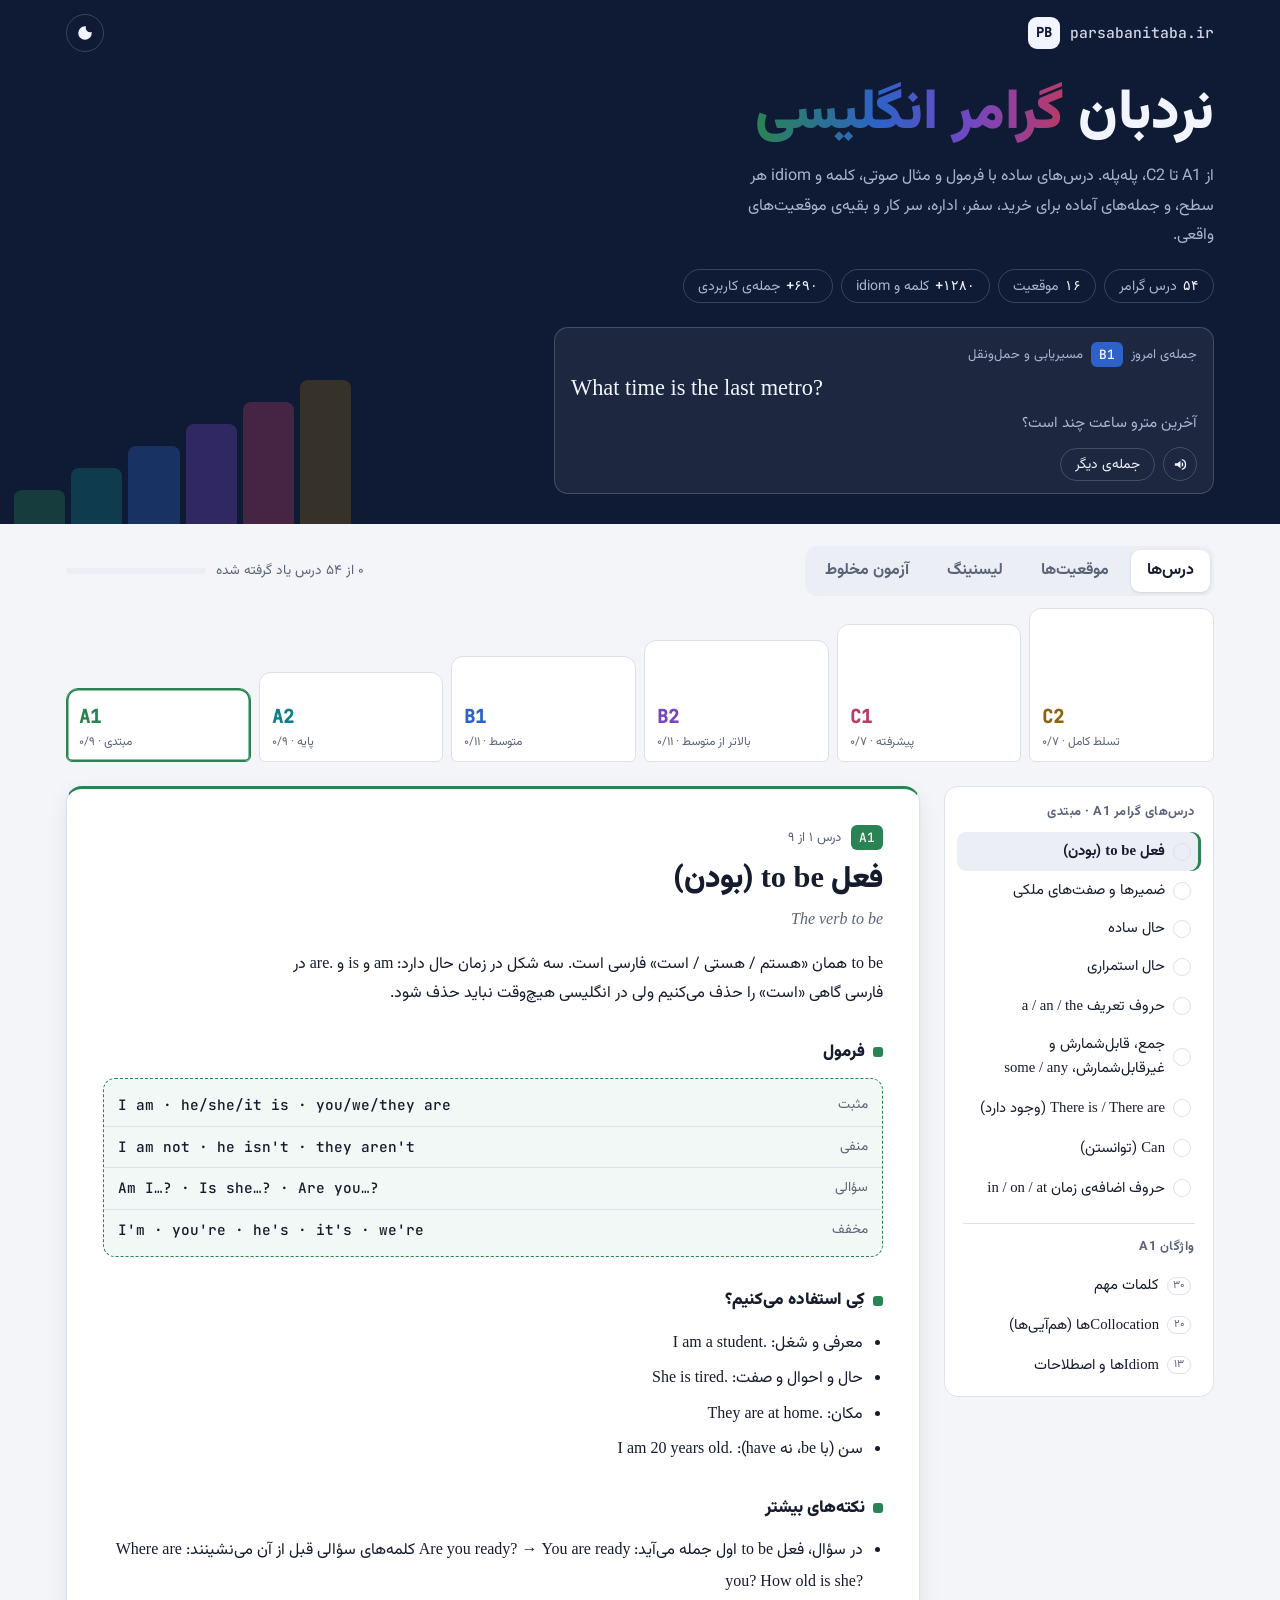
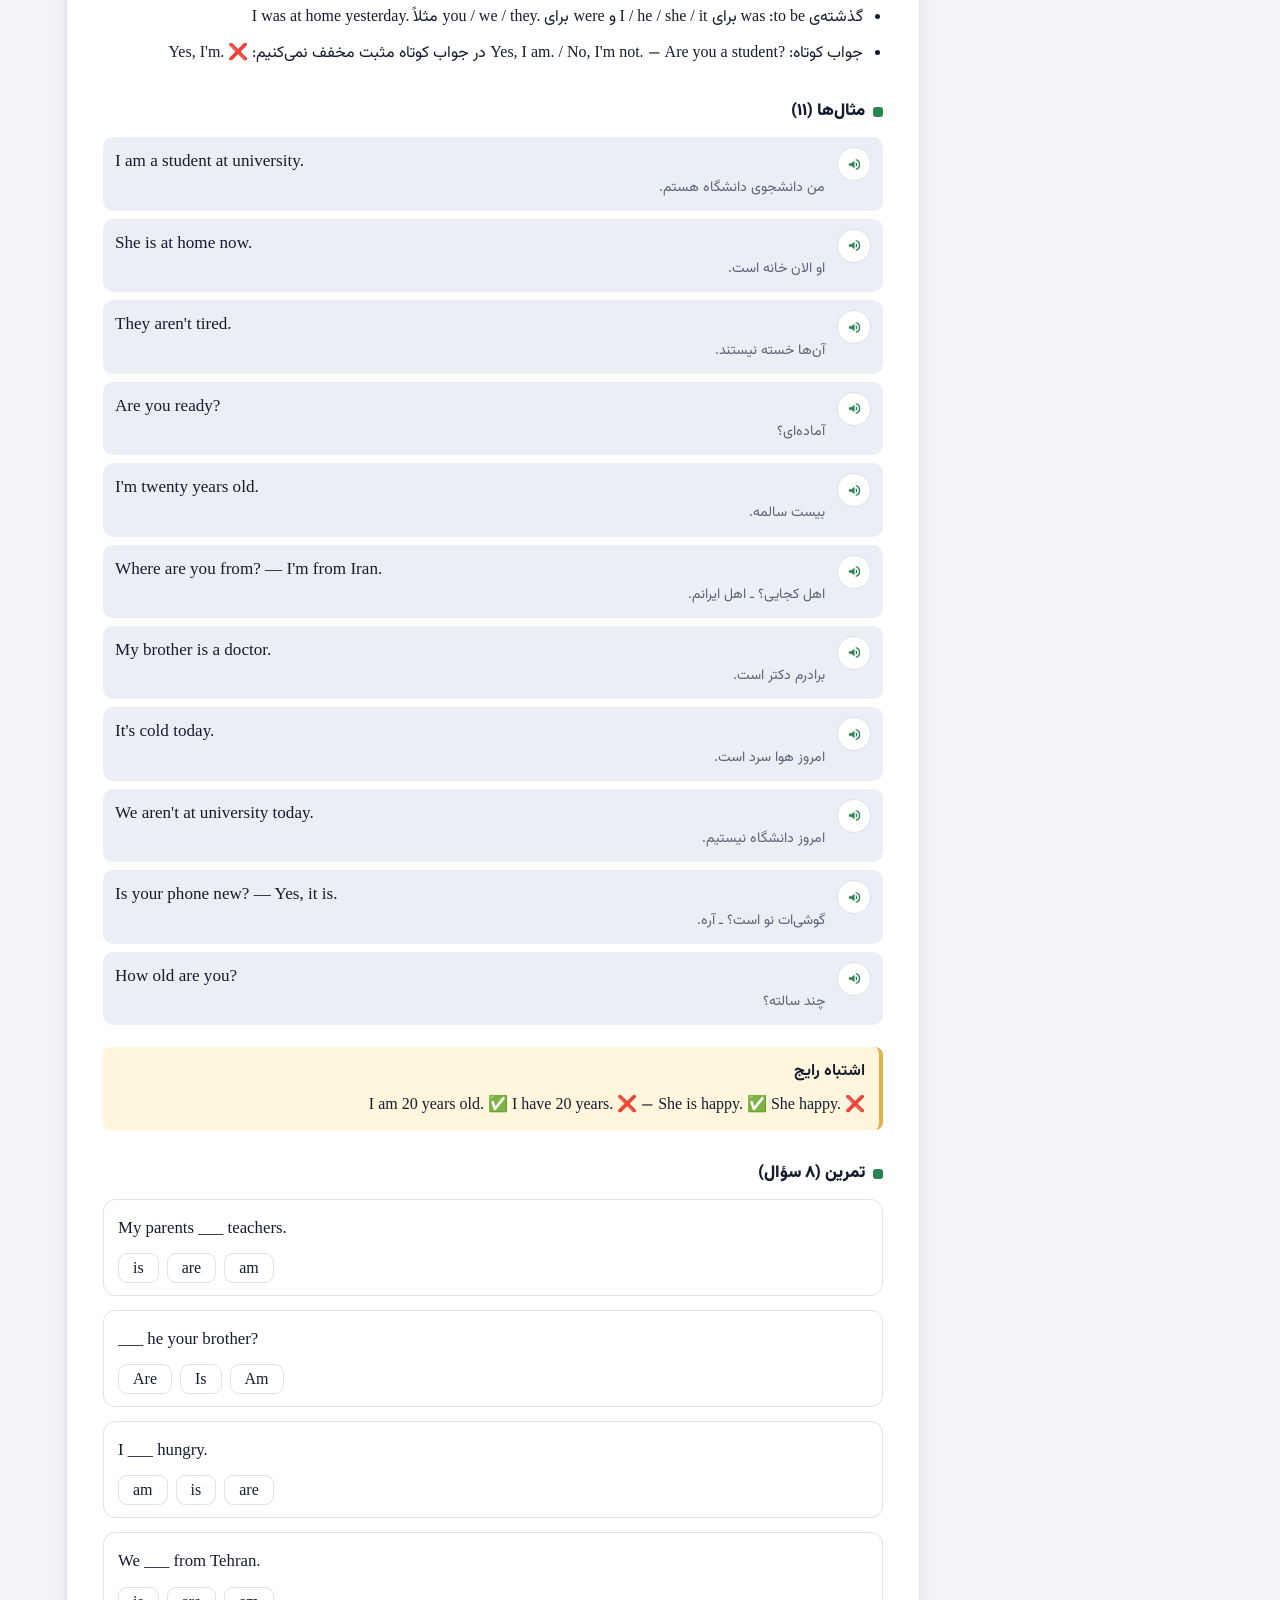
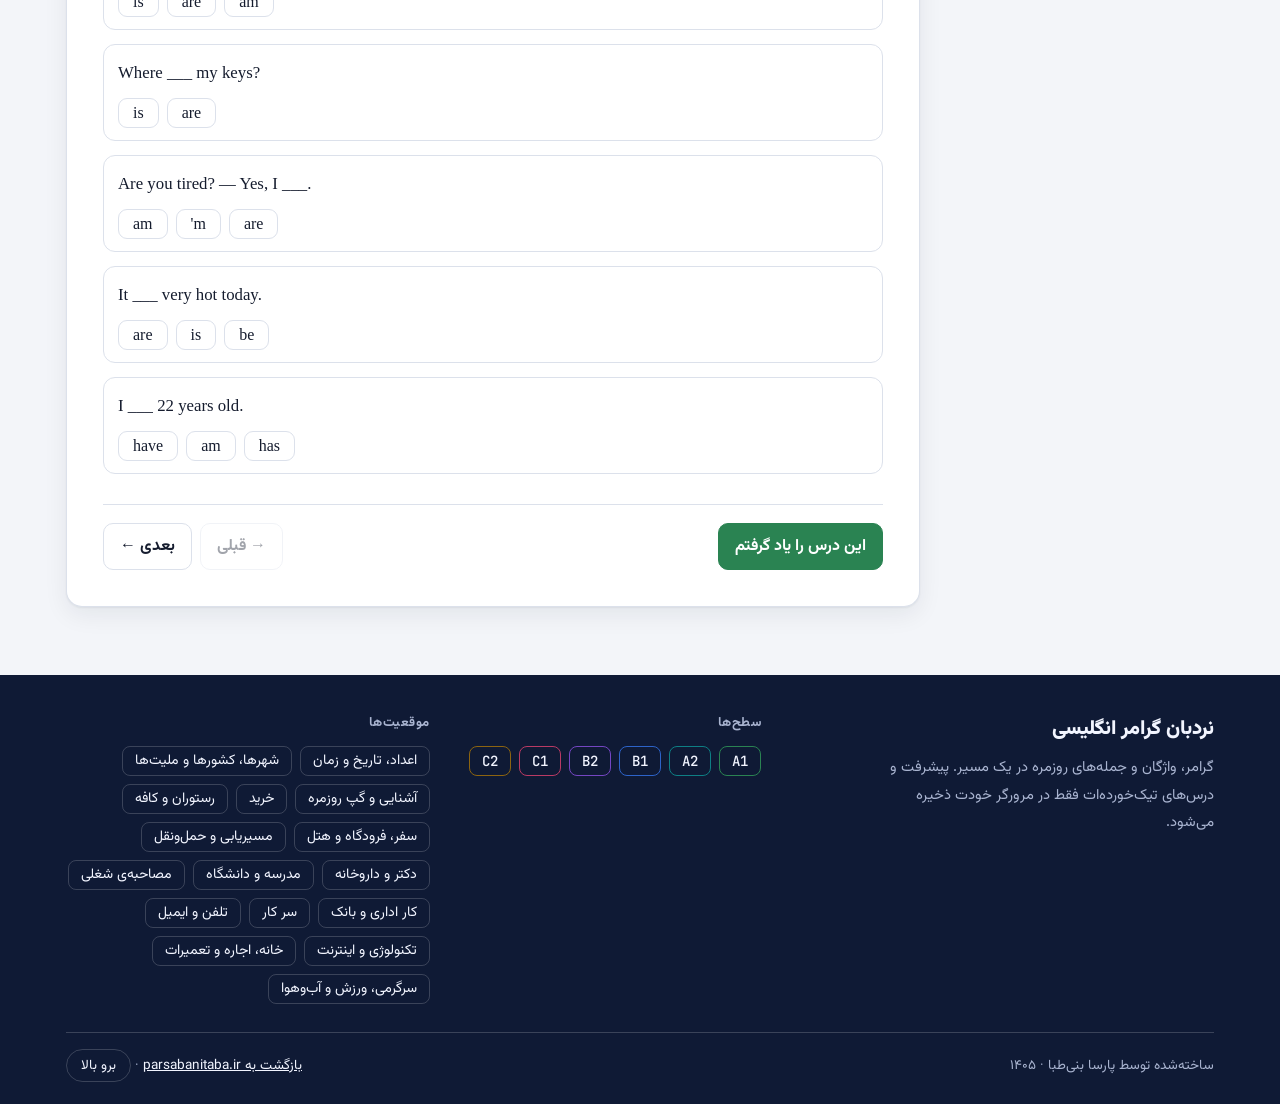
==== commit acf751c9: "english: add listening practice (audio passages, questions, dictation per level) Co-Authored-By: Cla" ====
--- a/english/index.html
+++ b/english/index.html
@@ -176,6 +176,13 @@
 .btn:disabled{opacity:.4;cursor:default}
 .nav{display:flex;gap:8px}
 /* quiz mode */
+.lbar{display:flex;gap:8px;flex-wrap:wrap;margin:8px 0}
+.ltabs{display:flex;gap:6px;flex-wrap:wrap;margin:6px 0 12px}
+.ltabs button{font:inherit;font-size:.9rem;border:1.5px solid var(--line);background:var(--surface);color:var(--ink);padding:5px 12px;border-radius:999px;cursor:pointer}
+.ltabs button[aria-pressed=true]{background:var(--lv);border-color:var(--lv);color:#fff}
+.ltext{font-family:var(--en);direction:ltr;text-align:left;background:var(--bg);border:1px solid var(--line);border-radius:10px;padding:12px 14px;margin:6px 0 14px;line-height:1.7}
+.dict{border-top:1px solid var(--line);padding:12px 0}
+.dict input{width:100%;box-sizing:border-box;font-family:var(--en);font-size:1rem;padding:8px 10px;border:1.5px solid var(--line);border-radius:9px;background:var(--surface);color:var(--ink);margin:4px 0 8px}
 .quizbox{background:var(--surface);border:1px solid var(--line);border-radius:16px;padding:clamp(18px,3.5vw,36px);max-width:760px;margin:0 auto}
 .picks{display:flex;flex-wrap:wrap;gap:8px;margin:12px 0 18px;direction:ltr;justify-content:flex-end}
 .picks label{display:flex;gap:6px;align-items:center;border:1.5px solid var(--line);border-radius:9px;padding:4px 12px;cursor:pointer;font-family:var(--mono)}
@@ -212,6 +219,7 @@
     <div class="modes" role="group" aria-label="حالت">
       <button id="m-learn" aria-pressed="true">درس‌ها</button>
       <button id="m-sit" aria-pressed="false">موقعیت‌ها</button>
+      <button id="m-listen" aria-pressed="false">لیسنینگ</button>
       <button id="m-quiz" aria-pressed="false">آزمون مخلوط</button>
     </div>
     <div class="overall"><span id="ovText"></span><div class="bar"><i id="ovBar"></i></div></div>
@@ -2907,6 +2915,56 @@
    <div class="foot"><button class="btn primary" id="qagain">آزمون دوباره</button><button class="btn" id="qsetup">تغییر سطح‌ها</button></div></section>`;
 }
 
+/* ===== listening ===== */
+const LR={a1:.78,a2:.85,b1:.95,b2:1.03,c1:1.12,c2:1.22};
+const LD={a1:"آهسته، جمله‌های کوتاه، عدد و ساعت ساده",a2:"کمی سریع‌تر؛ برنامه، مسیر و پیام صوتی",b1:"سرعت عادی؛ اعلامیه و خاطره با اطلاعات اضافه",b2:"سریع، با تغییر نظر و جزئیات ریز",c1:"خیلی سریع؛ خبر و بحث با ظرافت معنایی",c2:"سرعت بومی، ساختار معکوس و لحن (طعنه، نظر ضمنی)"};
+const LS={
+a1:[
+{t:"آشنایی",x:"Hi, my name is Sara. I am twenty-two years old. I live in Shiraz with my brother. He is a teacher. I am a student. We have a small cat. Its name is Mimi.",q:[["How old is Sara?",["Twenty","Twenty-two","Twelve"],1,"twenty-two = ۲۲ (twelve = ۱۲)."],["Who does she live with?",["Her brother","Her mother","A friend"],0,"I live … with my brother."],["What is her brother's job?",["Student","Doctor","Teacher"],2,"He is a teacher."]]},
+{t:"در مغازه",x:"Hello. How much is this bag? It is thirty dollars. Oh, that is too much. Do you have a cheaper one? Yes, this blue one is fifteen dollars. Good, I take it.",q:[["Why does she not buy the first bag?",["It is too expensive","It is the wrong colour","It is too small"],0,"too much = گران."],["How much is the blue bag?",["Thirteen","Fifteen","Fifty"],1,"fifteen ۱۵، نه fifty ۵۰."],["Which bag does she buy?",["Red","Black","Blue"],2,"this blue one … I take it."]]},
+{t:"یک روز",x:"I get up at seven o'clock. I have breakfast at half past seven. I go to work by bus. I start work at nine. On Friday I stay at home.",q:[["When is breakfast?",["7:30","7:00","8:30"],0,"half past seven = ۷:۳۰."],["How does he go to work?",["By car","By bus","On foot"],1,"by bus."],["What does he do on Friday?",["Stays at home","Works","Goes to school"],0,"On Friday I stay at home."]]}],
+a2:[
+{t:"برنامه‌ی آخر هفته",x:"This Saturday we were going to visit the zoo, but it will rain all day, so we are going to the cinema instead. The film starts at six forty-five, and the tickets cost eight euros each. Tom will bring the popcorn.",q:[["Why did they change the plan?",["Rain","The zoo is closed","Tom is ill"],0,"it will rain all day."],["What time does the film start?",["6:15","6:45","7:45"],1,"six forty-five = ۶:۴۵."],["Who brings the popcorn?",["Nobody","They buy it there","Tom"],2,"Tom will bring the popcorn."]]},
+{t:"پیام صوتی",x:"Hi Anna, it's Mark. I'm sorry, I can't meet you at the café at four. My train is late, so I'll arrive at about five thirty. Can we meet in front of the library instead? Call me back before five if that's a problem.",q:[["Why is Mark late?",["The bus broke down","His train is late","He is at work"],1,"My train is late."],["Where do they meet now?",["At the café","In front of the library","At the station"],1,"in front of the library instead."],["When should Anna call back, if needed?",["After five","Tomorrow","Before five"],2,"before five."]]},
+{t:"آدرس دادن",x:"Go straight along this road for two hundred metres. Turn left at the bank, not right. The post office is next to the supermarket, opposite the park. It's closed on Sundays.",q:[["Where do you turn?",["Right at the bank","Left at the bank","Left at the supermarket"],1,"Turn left at the bank, not right."],["What is opposite the post office?",["The bank","The school","The park"],2,"opposite the park."],["When is it closed?",["Saturdays","Sundays","Never"],1,"closed on Sundays."]]}],
+b1:[
+{t:"پیام اینترنت",x:"Thanks for calling Brightway Internet. Our office hours have changed. We are now open from eight thirty to five, Monday to Thursday, and until noon on Fridays. If your connection is down, please restart your router first, and wait at least two minutes before calling back.",q:[["When does the office close on Friday?",["At five","At noon","It is closed"],1,"until noon on Fridays."],["What should you do first?",["Change the cable","Restart the router","Call again at once"],1,"restart your router first."],["How long should you wait before calling back?",["Two minutes","Twenty minutes","Two hours"],0,"at least two minutes."]]},
+{t:"خاطره‌ی سفر",x:"Last summer I planned to hike for a week, but on the second day I twisted my ankle. I was disappointed, though looking back it was lucky: I spent the rest of the trip in a small village, where an old woman taught me to bake bread. I'm still in touch with her.",q:[["What went wrong?",["He lost his bag","He hurt his ankle","The weather was bad"],1,"twisted my ankle."],["What did he do instead?",["Went home","Learned to bake in a village","Went sailing"],1,"an old woman taught me to bake bread."],["How does he feel now?",["Glad it happened","Angry","Regretful"],0,"looking back it was lucky."]]},
+{t:"اعلام ایستگاه",x:"Attention please. The 14:10 train to Leeds has been cancelled due to a signal failure. Passengers should take the 14:40 service from platform six, which will also stop at York. Tickets remain valid, and there's no need to apply for a refund.",q:[["Why was the train cancelled?",["Snow","A signal failure","A strike"],1,"due to a signal failure."],["Which platform?",["Four","Sixteen","Six"],2,"platform six (نه sixteen)."],["What about refunds?",["You must apply","No need to apply","Half price"],1,"no need to apply."]]}],
+b2:[
+{t:"جلسه‌ی کاری",x:"So, to recap: we originally agreed to launch in March, but given the delays with the supplier, we've pushed it to late April. That said, the marketing team will still run the teaser campaign in March, mainly to keep momentum. Budget-wise, we're roughly ten percent over, which Priya believes we can absorb.",q:[["When is the launch now?",["March","May","Late April"],2,"pushed it to late April."],["What happens in March?",["The teaser campaign","Nothing","The launch"],0,"That said … teaser campaign in March."],["How is the budget?",["Ten percent under","Ten percent over","On target"],1,"roughly ten percent over."]]},
+{t:"سخنرانی تاریخ",x:"Contrary to popular belief, the Great Fire of London did not end the plague. The epidemic had already declined before 1666, and the districts that burned were largely the wealthy ones; the poorer areas where the disease persisted survived the flames. Historians therefore treat the connection as a myth.",q:[["What is the popular belief?",["The fire ended the plague","The plague caused the fire","Rats spread the fire"],0,"Contrary to popular belief = برخلاف باور عمومی."],["What had happened before 1666?",["The plague got worse","Nothing changed","The plague was already declining"],2,"had already declined."],["Which areas mostly burned?",["The poor ones","The wealthy ones","All equally"],1,"largely the wealthy ones."]]},
+{t:"شکایت و مرجوعی",x:"I'd like to return this blender. I only used it twice, and the motor started to smell of burning. I do have the receipt, though I lost the box. I'm afraid we can only offer a replacement without the box, not a refund. In that case, I'll take the replacement, but I'd prefer a different model.",q:[["What is the problem?",["It is noisy","The jug is cracked","It smells of burning"],2,"the motor started to smell of burning."],["Why no refund?",["No receipt","No box","Used too long"],1,"lost the box (رسید را دارد)."],["What does the customer decide?",["A refund anyway","To leave","A replacement, different model"],2,"I'll take the replacement … different model."]]}],
+c1:[
+{t:"خبر رادیو",x:"The minister insisted that the figures, far from indicating a slowdown, reflected a deliberate cooling of an overheated market. Critics, however, argue that the distinction is largely semantic, pointing out that job vacancies have fallen for five consecutive quarters, the longest run since 2009.",q:[["How does the minister describe the figures?",["A slowdown","A collapse","A deliberate cooling"],2,"far from … a slowdown = اصلاً کندی نیست."],["What do critics say?",["The minister is right","The distinction is semantic","Vacancies rose"],1,"largely semantic = بیشتر بازی با کلمات."],["What is the vacancies fact?",["Falling for five quarters, longest since 2009","Rising for five quarters","Falling for three quarters since 2019"],0,"five consecutive quarters, longest since 2009."]]},
+{t:"پادکست علمی",x:"I wouldn't say the experiment failed, exactly. It's more that it yielded results nobody had anticipated. We'd hypothesised that sleep deprivation impairs memory, which it did, but the surprise was that the participants themselves were wholly unaware of the decline.",q:[["How does the speaker describe the experiment?",["A total failure","A clear success","Unexpected results"],2,"I wouldn't say … failed, exactly."],["Was the hypothesis confirmed?",["Yes, memory was impaired","No","Only partly"],0,"which it did."],["What was the surprise?",["The effect was tiny","Participants did not notice","Many dropped out"],1,"wholly unaware."]]},
+{t:"مذاکره",x:"Look, we could meet you halfway on the price, but not on the delivery terms. Thirty days is simply unworkable for us. Were you to extend it to sixty, we'd be prepared to drop the fee altogether.",q:[["Where are they flexible?",["Delivery terms","Both","The price"],2,"meet you halfway on the price."],["What is unworkable?",["Sixty days","Thirty days","The price"],1,"Thirty days is simply unworkable."],["When would they drop the fee?",["If it goes to thirty days","Never","If it is extended to sixty"],2,"Were you to extend it to sixty = اگر … شود (If you extended)."]]}],
+c2:[
+{t:"پشیمانی و لحن",x:"Had I known the grant would be pulled midway, I'd never have hired anyone on a permanent contract. Not that I'm complaining — the team's been stellar — but it does leave me in an awkward spot come September, when funding all but dries up.",q:[["What does the speaker regret?",["Taking the grant","Hiring on permanent contracts","Choosing the team"],1,"Had I known … I'd never have hired (شرطی نوع سوم)."],["What does she think of the team?",["Disappointing","Adequate","Excellent"],2,"stellar = عالی."],["What happens in September?",["Funding nearly runs out","A new grant arrives","The team leaves"],0,"all but dries up = تقریباً تمام می‌شود."]]},
+{t:"طعنه و تحلیل",x:"It's hardly surprising that the merger fell through. For all the talk of synergies, neither board was willing to cede control, and, frankly, the due diligence turned up skeletons nobody cared to discuss in public.",q:[["Why did the merger fail?",["Regulators","Neither side would give up control","No money"],1,"neither board was willing to cede control."],["What did due diligence find?",["Nothing","It was skipped","Hidden problems"],2,"skeletons (in the closet) = رازها و مشکلات پنهان."],["What is the speaker's attitude?",["Shocked","Unsurprised and cynical","Hopeful"],1,"hardly surprising + frankly = بدبینانه."]]},
+{t:"نقد ادبی",x:"She's not so much a poet as a chronicler; the verse is almost incidental. What lingers is the cadence of ordinary speech, the way a grandmother might scold and console in a single breath.",q:[["What is she, according to the speaker?",["A pure poet","A novelist","A chronicler"],2,"not so much A as B = بیشتر B تا A."],["How is the verse described?",["Central","Almost incidental","Perfectly rhymed"],1,"almost incidental = تقریباً فرعی."],["What lingers?",["The imagery","The plot","The cadence of ordinary speech"],2,"What lingers is the cadence …"]]}]};
+const LDK={
+a1:["I have a small black cat.","She gets up at seven o'clock.","How much is this bag?"],
+a2:["We are going to the cinema on Saturday.","Turn left at the bank and go straight.","My train is late, so I will call you."],
+b1:["If your connection is down, please restart the router.","I have been learning English for two years.","The meeting has been moved to Thursday afternoon."],
+b2:["Had we known about the delay, we would have left earlier.","The launch has been pushed back to late April.","She suggested that he should apply for the position."],
+c1:["Were you to extend the deadline, we would drop the fee altogether.","Hardly had she arrived when the meeting began.","The figures, far from indicating a slowdown, reflect a cooling market."],
+c2:["Not that I'm complaining, but it does leave me in an awkward spot.","Seldom have I encountered a more thoroughly researched proposal.","For all the talk of synergies, neither board was willing to cede control."]};
+S.li=0;
+function lspeak(t,r){try{speechSynthesis.cancel();const u=new SpeechSynthesisUtterance(t);u.lang="en-US";u.rate=r;speechSynthesis.speak(u)}catch(e){}}
+function renderListen(){
+  setLvColor(S.lv);const P_=LS[S.lv],i=Math.min(S.li,P_.length),dict=i===P_.length,r=LR[S.lv];
+  const tabs=P_.map((p,k)=>`<button data-lt="${k}" aria-pressed="${k===i}">${faDigits(k+1)}. ${esc(p.t)}</button>`).join("")+`<button data-lt="${P_.length}" aria-pressed="${dict}">دیکته</button>`;
+  let body;
+  if(!dict){const p=P_[i];body=`<div class="lbar"><button class="btn primary" id="lplay">▶ پخش</button><button class="btn" id="lslow">🐢 آهسته</button><button class="btn" id="lshow">نمایش متن</button></div>
+   <div class="ltext" id="ltext" hidden>${esc(p.x)}</div>${p.q.map((q,j)=>qHTML(q,"lis"+j)).join("")}`}
+  else body=`<p style="color:var(--muted);margin:0 0 10px">هر جمله را گوش بده و همان را بنویس. نقطه و حروف بزرگ مهم نیست.</p>`+LDK[S.lv].map((s,j)=>`<div class="dict" data-s="${esc(s)}"><div class="lbar"><button class="btn" data-dsay="${j}">▶ جمله ${faDigits(j+1)}</button><button class="btn" data-dslow="${j}">🐢</button></div><input type="text" dir="ltr" lang="en" autocomplete="off" spellcheck="false" placeholder="type what you hear…"><button class="btn primary" data-dchk="${j}">بررسی</button><div class="why" hidden></div></div>`).join("");
+  $("#main").innerHTML=`<section class="quizbox" style="max-width:820px"><div class="eyebrow"><span class="lvtag">${S.lv.toUpperCase()}</span><span>لیسنینگ · ${LV[S.lv].n}</span></div>
+   <p style="color:var(--muted);margin:6px 0 12px">${LD[S.lv]} · سرعت پخش ${faDigits(String(r).replace(".","٫"))}×. صدا از موتور گفتار مرورگر می‌آید؛ اگر صدایی نیامد، مرورگر یا صدای انگلیسی دستگاه را چک کن.</p>
+   <div class="ltabs">${tabs}</div>${body}</section>`;
+}
+function dnorm(s){return s.toLowerCase().replace(/[’']/g,"'").replace(/[^a-z0-9' ]/g," ").replace(/\s+/g," ").trim()}
+
 /* ===== wiring ===== */
 function phCount(id,lv){const LI=Object.keys(LV);return (PH[id]||[]).filter(g=>LI.indexOf(g.m)<=LI.indexOf(lv)).reduce((a,g)=>a+g.p.length,0)}
 function renderSit(){
@@ -2927,14 +2985,14 @@
    <div class="foot"><span></span><div class="nav"><button class="btn" id="sprev" ${i===0?"disabled":""}>→ قبلی</button><button class="btn" id="snext" ${i===SIT.length-1?"disabled":""}>بعدی ←</button></div></div>
   </article></div>`;
 }
-function render(){renderStairs();$("#m-learn").setAttribute("aria-pressed",S.mode==="learn");$("#m-sit").setAttribute("aria-pressed",S.mode==="sit");$("#m-quiz").setAttribute("aria-pressed",S.mode==="quiz");S.mode==="learn"?renderLearn():S.mode==="sit"?renderSit():renderQuizSetup()}
+function render(){renderStairs();$("#m-learn").setAttribute("aria-pressed",S.mode==="learn");$("#m-sit").setAttribute("aria-pressed",S.mode==="sit");$("#m-quiz").setAttribute("aria-pressed",S.mode==="quiz");$("#m-listen").setAttribute("aria-pressed",S.mode==="listen");S.mode==="learn"?renderLearn():S.mode==="sit"?renderSit():S.mode==="listen"?renderListen():renderQuizSetup()}
 function scrollLesson(){const l=$("#lesson");if(l&&window.innerWidth<860)l.scrollIntoView({behavior:"smooth",block:"start"});else window.scrollTo({top:0,behavior:"smooth"})}
 function go(id,scroll){const t=T.find(x=>x.id===id);S.mode="learn";S.view="g";S.lv=t.lv;S.id=id;render();if(scroll)scrollLesson()}
 function goKey(k){const sm=k.match(/^sit-(a1|a2|b1|b2|c1|c2)-(\w+)$/);if(sm){S.mode="sit";S.lv=sm[1];S.sit=sm[2];render();scrollLesson();return}const m=k.match(/^(a1|a2|b1|b2|c1|c2)-(w|c|i)$/);if(m){S.mode="learn";S.lv=m[1];S.view=m[2];render();scrollLesson()}else go(k,true)}
 document.addEventListener("click",e=>{
   const fx=e.target.closest(".hidemean .ex .f"); if(fx){fx.classList.toggle("show");return}
   const b=e.target.closest("button,input"); if(!b)return;
-  if(b.matches(".step")){if(S.mode!=="sit"){S.mode="learn";S.view="g"}S.lv=b.dataset.lv;S.id=lvTopics(S.lv)[0].id;render();return}
+  if(b.matches(".step")){if(S.mode==="listen"){S.lv=b.dataset.lv;S.li=0;render();return}if(S.mode!=="sit"){S.mode="learn";S.view="g"}S.lv=b.dataset.lv;S.id=lvTopics(S.lv)[0].id;render();return}
   if(b.id==="theme"){toggleTheme();return}
   if(b.id==="tdNext"){tdK++;renderToday();return}
   if(b.id==="tdSay"){speak($("#tdEn").textContent);return}
@@ -2948,9 +3006,17 @@
   if(b.id==="hide"){hideMean=!hideMean;store.set("gl-hide",hideMean);render();return}
   if(b.matches(".vm")){if(b.closest(".hidemean"))b.classList.toggle("show");return}
   if(b.id==="m-learn"){S.mode="learn";render();return}
+  if(b.id==="m-listen"){S.mode="listen";S.li=0;render();return}
   if(b.id==="m-quiz"){S.mode="quiz";render();return}
   if(b.matches(".list button")){go(b.dataset.id,true);return}
   if(b.matches(".say")){speak(b.dataset.say);return}
+  if(b.id==="lplay"){lspeak(LS[S.lv][S.li].x,LR[S.lv]);return}
+  if(b.id==="lslow"){lspeak(LS[S.lv][S.li].x,.7);return}
+  if(b.id==="lshow"){const t=$("#ltext");t.hidden=!t.hidden;b.textContent=t.hidden?"نمایش متن":"پنهان‌کردن متن";return}
+  if(b.dataset.lt!==undefined){S.li=+b.dataset.lt;render();return}
+  if(b.dataset.dsay!==undefined){lspeak(LDK[S.lv][+b.dataset.dsay],LR[S.lv]);return}
+  if(b.dataset.dslow!==undefined){lspeak(LDK[S.lv][+b.dataset.dslow],.7);return}
+  if(b.dataset.dchk!==undefined){const d=b.closest(".dict"),w=d.querySelector(".why"),ok=dnorm(d.querySelector("input").value)===dnorm(d.dataset.s);w.hidden=false;w.className="why "+(ok?"ok":"bad");w.innerHTML=(ok?"<b>درسته! </b>":"<b>نه. </b>")+"جمله: <span dir='ltr' style='font-family:var(--en)'>"+esc(d.dataset.s)+"</span>";return}
   if(b.id==="redo"){render();return}
   if(b.matches(".opts button")){const ok=answer(b);
     if(S.mode==="learn"){const qs=[...document.querySelectorAll(".lesson .q")],done=qs.filter(q=>q.querySelector("button:disabled")),right=done.filter(q=>!q.querySelector(".bad"));const ps=$("#pscore");if(ps)ps.innerHTML=`امتیاز: <b>${faDigits(right.length)}</b> درست از ${faDigits(done.length)} جواب (کل: ${faDigits(qs.length)} سؤال)`+(done.length===qs.length?` · <button class="link" id="redo">دوباره تمرین کن</button>`:"")}if(Q&&S.mode==="quiz"&&b.closest('[data-key="quiz"]')){const it=Q.items[Q.n];if(ok)Q.ok++;else Q.miss.push(it);$("#qnext").hidden=false;$("#qnext").focus()}return}
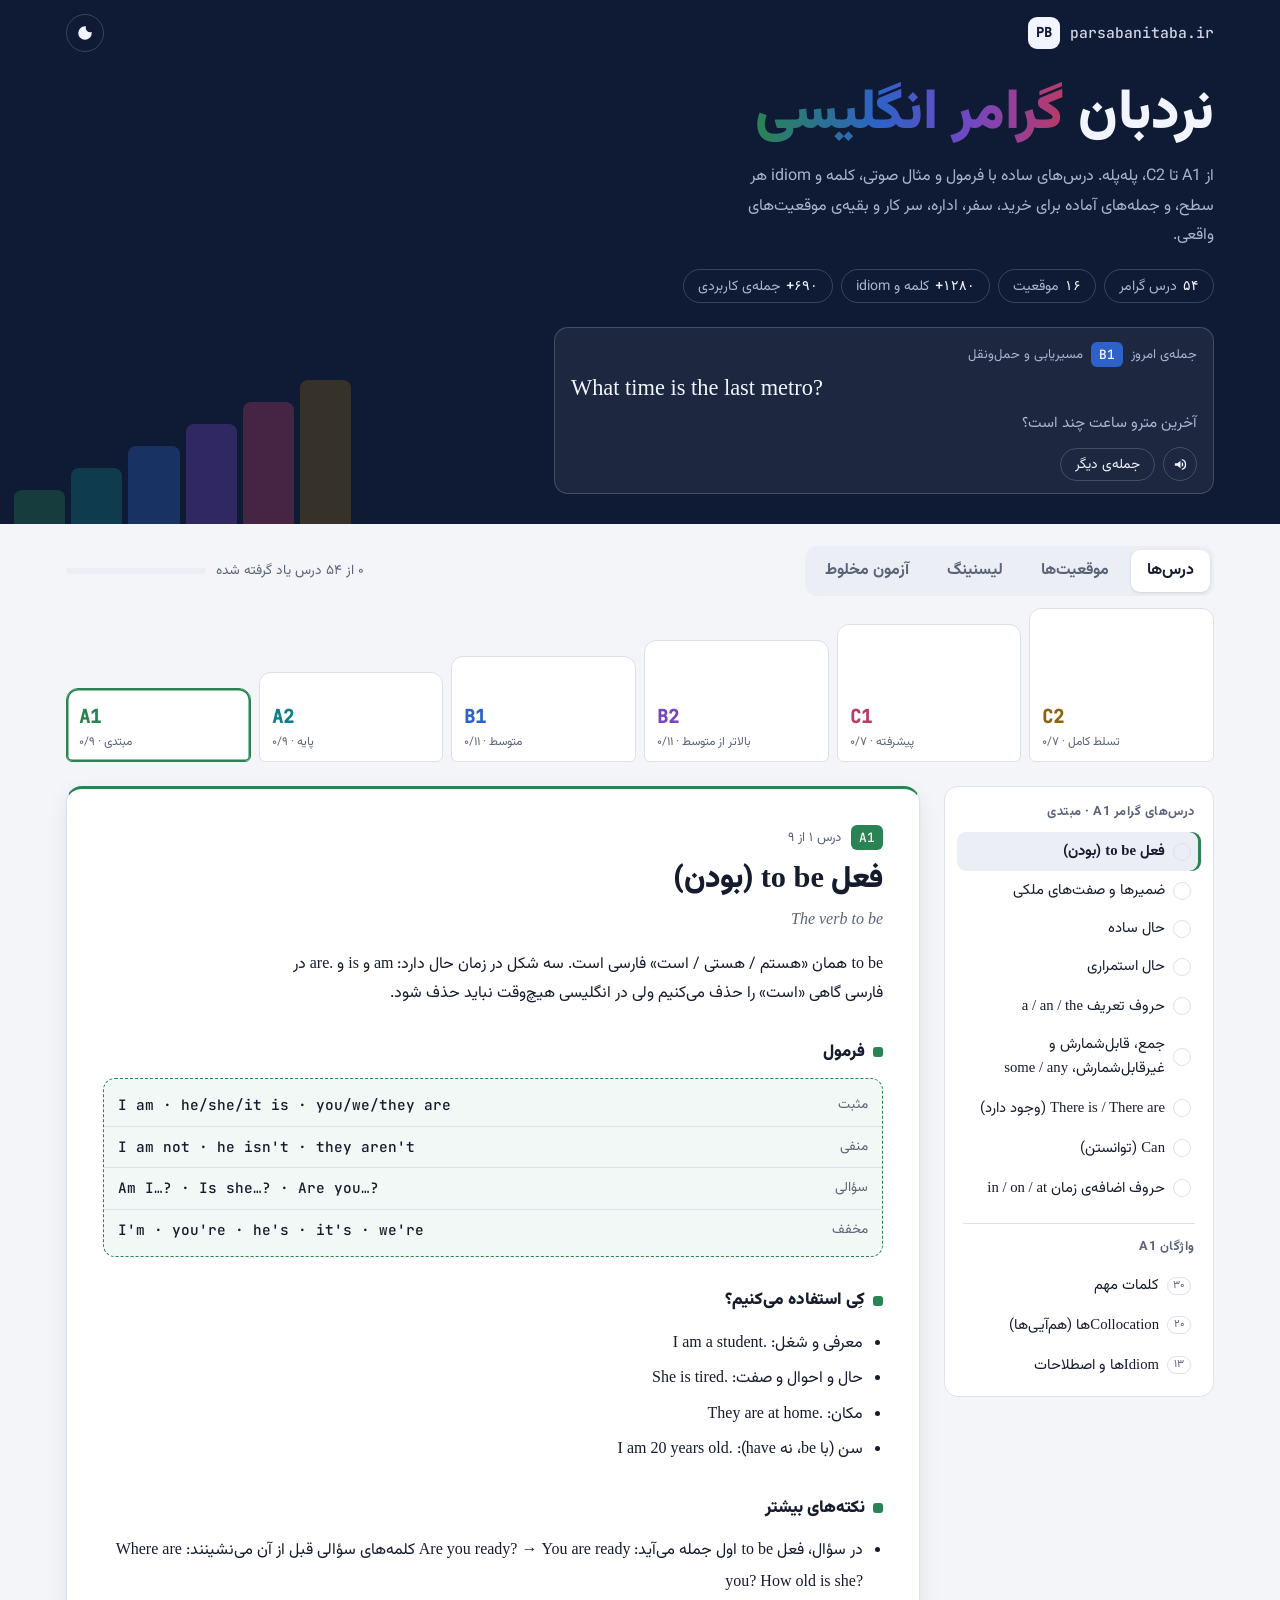
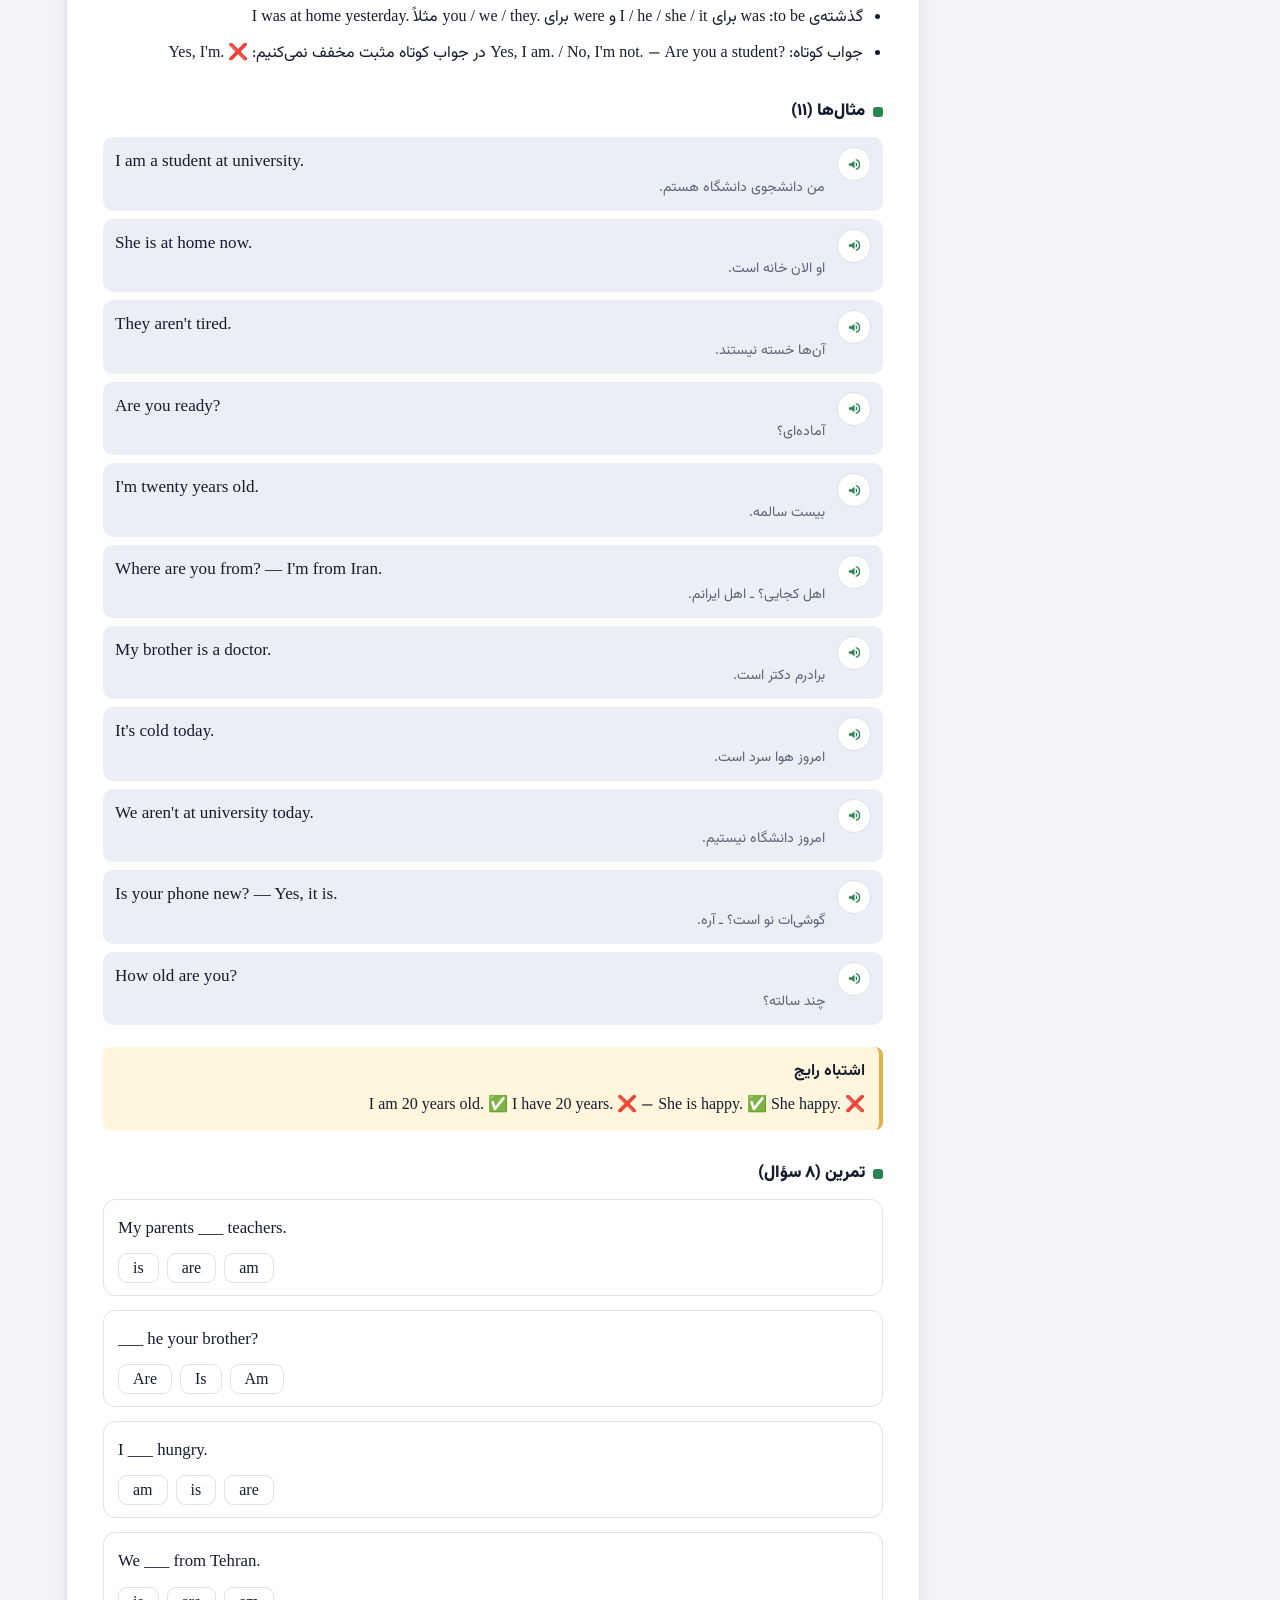
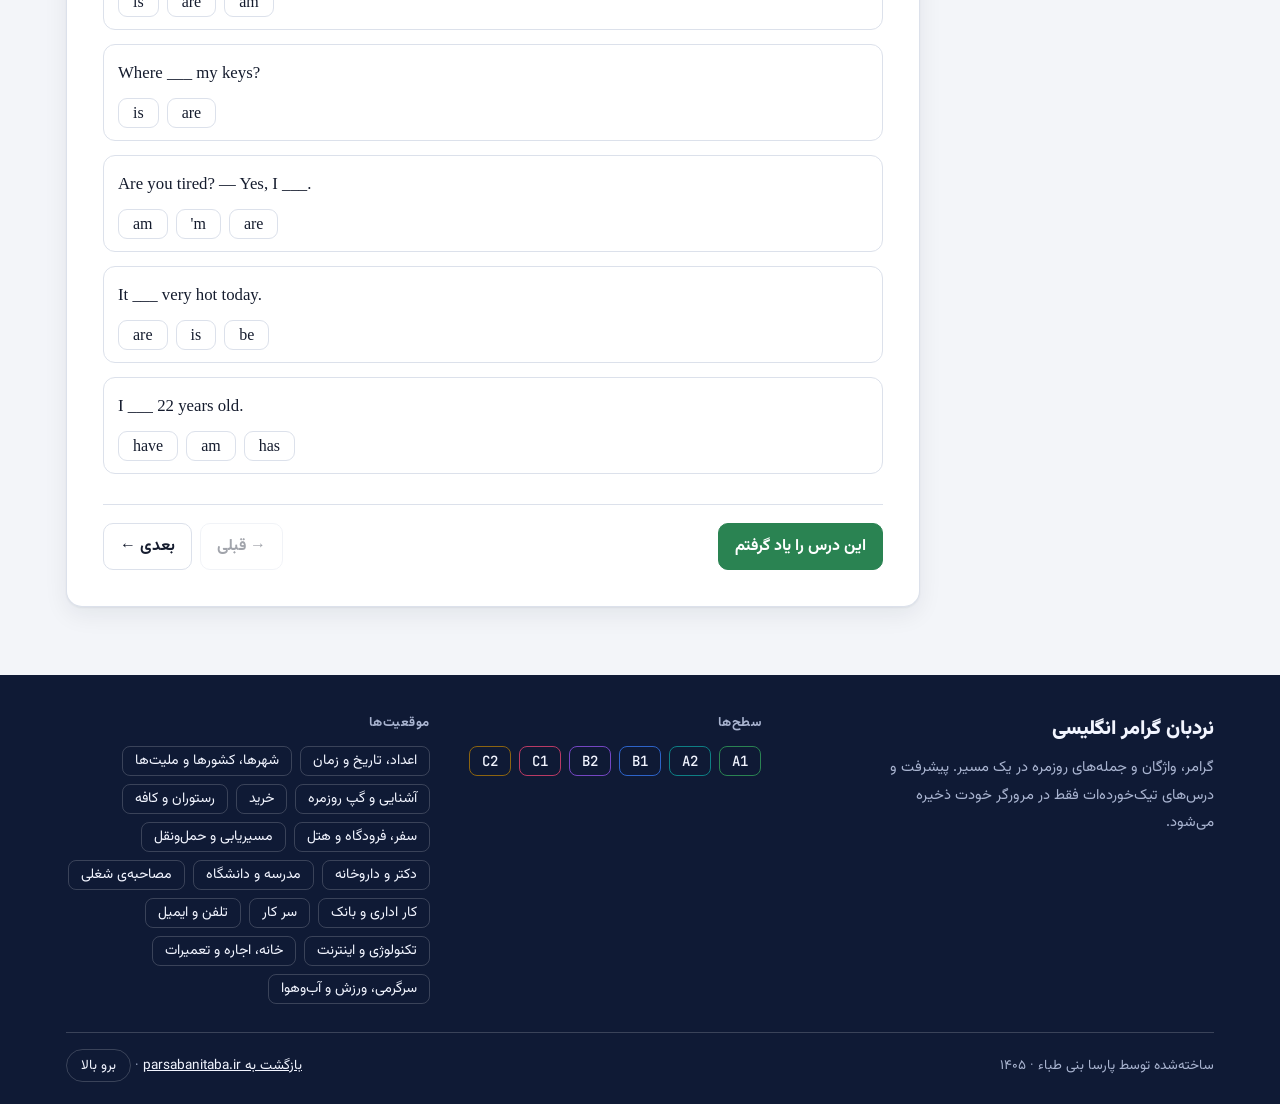
==== commit 1a7d743d: "Site: the Persian surname is written بنی طباء everywhere A one-time migration updates every stored t" ====
--- a/english/index.html
+++ b/english/index.html
@@ -234,7 +234,7 @@
       <div><h4>سطح‌ها</h4><div class="fl" id="fl-lv"></div></div>
       <div><h4>موقعیت‌ها</h4><div class="fl" id="fl-sit"></div></div>
     </div>
-    <div class="foot-bot"><span>ساخته‌شده توسط پارسا بنی‌طبا · ۱۴۰۵</span><span><a href="https://parsabanitaba.ir/">بازگشت به parsabanitaba.ir</a> · <button class="btn2" id="totop">برو بالا</button></span></div>
+    <div class="foot-bot"><span>ساخته‌شده توسط پارسا بنی طباء · ۱۴۰۵</span><span><a href="https://parsabanitaba.ir/">بازگشت به parsabanitaba.ir</a> · <button class="btn2" id="totop">برو بالا</button></span></div>
   </div>
 </footer>
 
@@ -2597,7 +2597,7 @@
 How much is the ticket to Shiraz?|بلیت شیراز چقدر است؟
 Which platform does it leave from?|از کدام سکو حرکت می‌کند؟
 Is this seat taken?|این صندلی صاحب دارد؟`},
-{m:"a2",t:"در هتل",p:`I have a reservation under the name Banitaba.|با نام بنی‌طبا رزرو دارم.
+{m:"a2",t:"در هتل",p:`I have a reservation under the name Banitaba.|با نام بنی طباء رزرو دارم.
 Could I have a room with a view?|می‌شود اتاقی با منظره بدهید؟
 What time is breakfast?|صبحانه ساعت چند است؟
 Could I have a late check-out?|می‌شود دیرتر تحویل بدهم؟
@@ -2950,13 +2950,57 @@
 b2:["Had we known about the delay, we would have left earlier.","The launch has been pushed back to late April.","She suggested that he should apply for the position."],
 c1:["Were you to extend the deadline, we would drop the fee altogether.","Hardly had she arrived when the meeting began.","The figures, far from indicating a slowdown, reflect a cooling market."],
 c2:["Not that I'm complaining, but it does leave me in an awkward spot.","Seldom have I encountered a more thoroughly researched proposal.","For all the talk of synergies, neither board was willing to cede control."]};
+const LS2={
+a1:[
+{t:"خانواده‌ام",x:"This is my family. My father is forty-five and my mother is forty-two. I have two sisters and one brother. My brother is six. We have lunch together every Sunday at my grandmother's house.",q:[["How old is the father?",["Forty-five","Fifteen","Fifty-four"],0,"forty-five ۴۵، fifteen ۱۵."],["How many sisters?",["One","Three","Two"],2,"two sisters and one brother."],["When do they have lunch together?",["Every Sunday","Every Friday","Every day"],0,"every Sunday."]]},
+{t:"در کافه",x:"Good morning. Can I have a coffee and a sandwich, please? Sure. Small or large coffee? Small, please. That is six dollars and fifty cents. Here you are. Thank you. Enjoy your meal.",q:[["What does he order?",["Tea and cake","Coffee and a sandwich","Juice and a sandwich"],1,"a coffee and a sandwich."],["What size is the coffee?",["Large","Medium","Small"],2,"Small, please."],["How much is it?",["$6.50","$16.50","$5.60"],0,"six dollars and fifty cents."]]},
+{t:"هوا",x:"Today is Monday. It is cold and windy in Tehran. It is ten degrees. Tomorrow it will be sunny, but still cold. On Wednesday it will rain. I like sunny days.",q:[["What is the weather today?",["Hot and sunny","Cold and windy","Rainy"],1,"cold and windy."],["What is tomorrow's weather?",["Sunny","Rain","Snow"],0,"Tomorrow it will be sunny."],["When will it rain?",["Monday","Tuesday","Wednesday"],2,"On Wednesday it will rain."]]}],
+a2:[
+{t:"رزرو هتل",x:"Hello, I would like to book a room for two nights, from the twelfth to the fourteenth of May. A double room is ninety euros a night, and breakfast is included. Is there parking? Yes, but it costs five euros a day.",q:[["How many nights?",["Two","Three","Twelve"],0,"two nights (۱۲ تا ۱۴ مه)."],["What is the price per night?",["Nineteen euros","Ninety euros","Fifty euros"],1,"ninety ≠ nineteen."],["What about parking?",["Free","Not available","Five euros a day"],2,"it costs five euros a day."]]},
+{t:"مصاحبه با ورزشکار",x:"I started swimming when I was seven. Before that I played football, but I wasn't very good at it. Now I train five days a week, usually in the morning before school. On Sundays I rest and see my friends.",q:[["When did she start swimming?",["At five","At seven","At seventeen"],1,"when I was seven."],["What did she do before?",["Tennis","Nothing","Football"],2,"Before that I played football."],["When does she train?",["Mornings, five days a week","Evenings, every day","Weekends only"],0,"five days a week, in the morning."]]},
+{t:"قرار پزشک",x:"Good afternoon, this is Dr Brown's office. Your appointment is on Thursday at ten past three. Please bring your ID card and arrive ten minutes early. If you can't come, call us at least one day before.",q:[["Which day is the appointment?",["Tuesday","Thursday","Friday"],1,"Thursday."],["What time?",["3:10","10:15","3:50"],0,"ten past three = ۳:۱۰."],["What should you bring?",["Money","A friend","Your ID card"],2,"bring your ID card."]]}],
+b1:[
+{t:"گزارش آب‌وهوا",x:"Expect a mostly dry morning across the north, but showers will spread from the west by midday. Temperatures will reach eighteen degrees in the south, though it will feel cooler near the coast because of a strong wind. Tomorrow looks brighter.",q:[["When do showers arrive in the north?",["By midday, from the west","In the evening","Tomorrow"],0,"spread from the west by midday."],["Where is it warmest?",["North","South","Coast"],1,"eighteen degrees in the south."],["Why cooler near the coast?",["Rain","Altitude","Strong wind"],2,"feel cooler … because of a strong wind."]]},
+{t:"مصاحبه‌ی شغلی",x:"I've been working in sales for six years, and I'm looking for a role with more responsibility. In my current job I manage a team of four, but there's little chance of promotion. I'd be able to start in a month, since I have to give notice.",q:[["How long has he worked in sales?",["Four years","Sixteen years","Six years"],2,"six years."],["Why is he looking for a new job?",["Little chance of promotion","Low salary","He was fired"],0,"little chance of promotion."],["When can he start?",["Immediately","In a month","In six months"],1,"in a month (notice)."]]},
+{t:"تعویض قرار",x:"I'm afraid I have to rearrange our lunch. Something came up at work, so Friday is out. How about Tuesday instead? If that doesn't suit you, I'm free on Wednesday after two. Let me know by tomorrow evening.",q:[["Why can't he meet on Friday?",["He is ill","Something came up at work","He is travelling"],1,"something came up at work."],["What does he suggest first?",["Wednesday","Monday","Tuesday"],2,"How about Tuesday instead?"],["When should she reply?",["By tomorrow evening","Today","Next week"],0,"by tomorrow evening."]]}],
+b2:[
+{t:"خبر اقتصادی",x:"Inflation edged down to three point two percent last month, slightly below analysts' forecasts, which had pointed to three point five. However, food prices rose by almost eight percent, and economists warn that the figures may mask a more uneven picture.",q:[["What was inflation last month?",["3.5%","3.2%","2.3%"],1,"three point two."],["What had analysts expected?",["3.5%","3.2%","8%"],0,"forecasts … three point five."],["What do economists warn?",["Prices will fall","Food prices fell","Figures may hide an uneven picture"],2,"may mask a more uneven picture."]]},
+{t:"گفتگوی همکاران",x:"Honestly, I didn't expect the presentation to go that well. I'd rehearsed it all weekend, but when the projector failed, I thought I was done for. Luckily, I'd printed the slides as a backup, so I just carried on as if nothing had happened.",q:[["What went wrong?",["He forgot the slides","The projector failed","He was late"],1,"the projector failed."],["Why was he able to continue?",["He had printed copies","Someone fixed it","He used a laptop"],0,"printed the slides as a backup."],["How did the presentation go?",["Badly","Better than he expected","As expected"],1,"didn't expect … to go that well."]]},
+{t:"نقد فیلم",x:"The film's strength lies not in its plot, which is rather predictable, but in the performances. The lead actor, in particular, manages to convey more with a glance than most do with pages of dialogue. I'd recommend it, though not if you're after a thriller.",q:[["What is the film's main strength?",["The plot","The performances","The music"],1,"not in its plot … but in the performances."],["How does the reviewer see the plot?",["Complex","Original","Predictable"],2,"rather predictable."],["Who should avoid it?",["People after a thriller","Everyone","Actors"],0,"not if you're after a thriller."]]}],
+c1:[
+{t:"سیاست‌گذاری",x:"The proposal would, in theory, reduce emissions by a third within a decade. In practice, though, enforcement remains the sticking point: without penalties that bite, companies have little incentive to comply. Some economists favour a carbon levy instead, which they claim is simpler to administer.",q:[["What would the proposal do in theory?",["Cut emissions by a third in ten years","Cut emissions by half","Ban all industry"],0,"by a third within a decade."],["What is the sticking point?",["Cost","Public opinion","Enforcement"],2,"enforcement remains the sticking point."],["What do some economists prefer?",["A carbon levy","No policy","Subsidies"],0,"favour a carbon levy."]]},
+{t:"سخنرانی انگیزشی",x:"People tend to assume that success breeds confidence. More often than not, it's the other way round: confidence, however fragile at first, is what enables people to take the risks that lead to success. Waiting until you feel ready is, I'd argue, a recipe for never starting.",q:[["What do people assume?",["Confidence leads to success","Success builds confidence","Risk is bad"],1,"success breeds confidence."],["What does the speaker claim?",["The assumption is correct","Luck decides","Confidence enables risk-taking"],2,"it's the other way round."],["What is a recipe for never starting?",["Taking risks","Waiting until you feel ready","Being confident"],1,"Waiting until you feel ready."]]},
+{t:"اعتراض رسمی",x:"I'm writing to express my dissatisfaction with the service I received. Not only was my order delivered a week late, but the item itself was damaged. I have yet to receive a reply to my two previous emails, which I find, frankly, unacceptable.",q:[["How late was the order?",["A day","A week","A month"],1,"a week late."],["What else was wrong?",["Wrong colour","It was damaged","Missing parts"],1,"the item itself was damaged."],["What does 'I have yet to receive a reply' mean?",["He got a reply","He has not got a reply","He will not reply"],1,"have yet to = هنوز نگرفته."]]}],
+c2:[
+{t:"دیدگاه فلسفی",x:"One could be forgiven for thinking that the debate is purely academic, yet its ramifications are anything but. Should the courts accept that intent is unknowable, a great deal of existing law would, strictly speaking, be unenforceable.",q:[["What might one wrongly think?",["That it is purely academic","That it is urgent","That it is settled"],0,"could be forgiven for thinking = قابل درک است که فکر کنند."],["What are the ramifications?",["Trivial","Far from trivial","Unknown"],1,"anything but (academic) = اصلاً … نیست."],["What follows if intent is unknowable?",["Nothing changes","Courts close","Much law becomes unenforceable"],2,"unenforceable."]]},
+{t:"تحلیل بازار",x:"Whether the rally has legs is, frankly, anyone's guess. Valuations look stretched, to be sure, but then they have for the better part of two years, and anyone who bet against the market has been left nursing their losses.",q:[["What is uncertain?",["Whether the rally will last","Whether valuations are low","Interest rates"],0,"has legs = ادامه می‌یابد؟"],["How do valuations look?",["Cheap","Stretched","Stable"],1,"look stretched."],["What happened to those who bet against the market?",["Made profits","Lost money","Stayed neutral"],1,"nursing their losses."]]},
+{t:"خاطره‌ی طنزآمیز",x:"I'd barely sat down when the waiter, with a flourish, announced that the fish I'd ordered had, regrettably, swum off the menu. I'd have laughed had I not been so hungry. As it happened, the pasta turned out to be rather good.",q:[["What was the problem?",["The fish was unavailable","The bill was wrong","The waiter was rude"],0,"swum off the menu = دیگر نبود."],["Why didn't he laugh?",["He was angry","He was hungry","He was shy"],1,"had I not been so hungry."],["How was the pasta?",["Disappointing","Cold","Rather good"],2,"turned out to be rather good."]]}]};
+Object.keys(LS2).forEach(k=>LS[k].push(...LS2[k]));
+const LDK2={
+a1:["My brother is six years old.","It is cold and windy today.","Can I have a coffee, please?"],
+a2:["The room is ninety euros a night.","I started swimming when I was seven.","Please arrive ten minutes early."],
+b1:["Showers will spread from the west by midday.","I would be able to start in a month.","Something came up at work, so Friday is out."],
+b2:["Inflation edged down slightly below the forecasts.","I'd printed the slides as a backup.","Not if you're after a thriller."],
+c1:["Without penalties that bite, companies have little incentive to comply.","I have yet to receive a reply to my emails.","It's more often than not the other way round."],
+c2:["Should the courts accept that intent is unknowable, much law would be unenforceable.","Whether the rally has legs is anyone's guess.","I'd have laughed had I not been so hungry."]};
+Object.keys(LDK2).forEach(k=>LDK[k].push(...LDK2[k]));
+/* what did you hear: [sentence, options, idx, note] */
+const LH={
+a1:[["I am thirteen years old.",["I am thirteen years old.","I am thirty years old.","I am three years old."],0,"thirteen /θɜːˈtiːn/ تکیه آخر؛ thirty /ˈθɜːti/ تکیه اول."],["The ship is big.",["The sheep is big.","The ship is big.","The chip is big."],1,"ship (ɪ کوتاه) ≠ sheep (iː بلند)."],["She can't swim.",["She can swim.","She can't swim.","She cans swim."],1,"can't = /kɑːnt/، can = /kən/ ضعیف."],["It's half past six.",["It's half past six.","It's a quarter to six.","It's half past sixteen."],0,"half past six = ۶:۳۰."],["He has two sisters.",["He has two sisters.","He has to sisters.","He has too sisters."],0,"two/to/too همصدا هستند؛ معنی تعیین می‌کند."],["I live near the park.",["I leave near the park.","I live near the park.","I love near the park."],1,"live /lɪv/ ≠ leave /liːv/."]],
+a2:[["I'm going to call him tomorrow.",["I'm going to call him tomorrow.","I'm gonna call her tomorrow.","I went to call him tomorrow."],0,"going to → gonna در گفتار سریع."],["Where did you put it?",["Where do you put it?","Where did you put it?","Where would you put it?"],1,"did you → «دیجو» در گفتار."],["She worked late yesterday.",["She works late yesterday.","She worked late yesterday.","She walked late yesterday."],1,"-ed بعد از صدای بی‌واک = /t/."],["There are fifty people.",["There are fifteen people.","There are fifty people.","There are five people."],1,"fifty تکیه اول، fifteen تکیه آخر."],["Turn right, not left.",["Turn left, not right.","Turn right, not left.","Turn right, and left."],1,"به ترتیب کلمات دقت کن."],["I've lost my keys.",["I lost my keys.","I've lost my keys.","I'll lose my keys."],1,"I've lost = حالا هم گم‌شده (present perfect)."]],
+b1:[["If I had more time, I'd travel more.",["If I have more time, I'll travel more.","If I had more time, I'd travel more.","If I'd had more time, I'd travelled more."],1,"I'd = I would؛ شرطی نوع دوم."],["She must have left already.",["She must leave already.","She must have left already.","She must of left already."],1,"must have /mʌstəv/ ← «must of» غلط است."],["I wish I could help you.",["I wish I could help you.","I wish I can help you.","I wish I could helped you."],0,"wish + could."],["They've been waiting for an hour.",["They were waiting for an hour.","They've been waiting for an hour.","They'd been waiting for an hour."],1,"'ve been = have been."],["He used to smoke.",["He is used to smoke.","He used to smoke.","He uses to smoke."],1,"used to /juːstə/."],["I'd rather stay at home.",["I'd rather stay at home.","I'd rather to stay at home.","I rather stay at home."],0,"would rather + فعل ساده."]],
+b2:[["Had I known, I would have called.",["If I know, I would call.","Had I known, I would have called.","Have I known, I would call."],1,"Had I known = If I had known."],["He said he'd be late.",["He said he'd be late.","He says he'd be late.","He said he had been late."],0,"he'd = he would."],["Not only did she win, but she broke the record.",["Not only she won, but she broke the record.","Not only did she win, but she broke the record.","Not only does she win, but she broke the record."],1,"بعد از Not only فاعل و فعل جابه‌جا می‌شوند."],["I'd have gone if I'd been invited.",["I'd have gone if I'd been invited.","I'd go if I'd be invited.","I went if I was invited."],0,"شرطی نوع سوم."],["It's the third time that he's been late.",["It's the third time that he was late.","It's the third time that he's been late.","It was the third time he is late."],1,"present perfect بعد از It's the … time."],["Seldom do we see such talent.",["Seldom we see such talent.","Seldom do we see such talent.","Seldom did we saw such talent."],1,"Seldom + وارونگی."]],
+c1:[["She might as well have stayed home.",["She might as well have stayed home.","She might as well stay home.","She might well have stayed home."],0,"might as well have = بهتر بود … (می‌ماند)."],["It's high time we left.",["It's high time we leave.","It's high time we left.","It's high time we had left."],1,"It's high time + گذشته ساده."],["Little did he realise the danger.",["Little he did realise the danger.","Little did he realise the danger.","Little does he realised the danger."],1,"Little did + فاعل + فعل ساده."],["Should you need help, call me.",["Should you need help, call me.","If should you need help, call me.","Should you needed help, call me."],0,"Should you = If you should."],["Were it not for you, I'd have failed.",["Where it not for you, I'd have failed.","Were it not for you, I'd have failed.","Was it not for you, I'd fail."],1,"Were it not for = اگر تو نبودی."],["No sooner had we arrived than it rained.",["No sooner we had arrived than it rained.","No sooner had we arrived than it rained.","No sooner we arrived than it rained."],1,"No sooner + had + فاعل."]],
+c2:[["Be that as it may, we must proceed.",["Be that as it may, we must proceed.","Be it as that may, we must proceed.","Being that as may, we must proceed."],0,"Be that as it may = با این حال."],["Try as he might, he couldn't open it.",["Try as he might, he couldn't open it.","Trying as he might, he couldn't open it.","Tried as he might, he couldn't open it."],0,"Try as he might = هر چقدر تلاش کرد."],["Much as I'd like to, I can't come.",["Much as I'd like to, I can't come.","Much as I like, I can't come.","Many as I'd like to, I can't come."],0,"Much as = هرچند دلم بخواهد."],["Rarely has so much been achieved so quickly.",["Rarely so much has been achieved so quickly.","Rarely has so much been achieved so quickly.","Rarely have so much been achieved so quickly."],1,"Rarely + has + فاعل."],["Under no circumstances should you open it.",["Under no circumstances you should open it.","Under no circumstances should you open it.","Under no circumstances should you to open it."],1,"قید منفی اول جمله → وارونگی."],["He is said to have resigned.",["He said to have resigned.","He is said to have resigned.","He is saying to resign."],1,"is said to have + p.p. (گفته می‌شود که …)."]]};
+Object.keys(LH).forEach(k=>LH[k].forEach(h=>{const c=h[1][h[2]];for(let i=h[1].length-1;i>0;i--){const j=Math.floor(Math.random()*(i+1));[h[1][i],h[1][j]]=[h[1][j],h[1][i]]}h[2]=h[1].indexOf(c)}));
 S.li=0;
 function lspeak(t,r){try{speechSynthesis.cancel();const u=new SpeechSynthesisUtterance(t);u.lang="en-US";u.rate=r;speechSynthesis.speak(u)}catch(e){}}
 function renderListen(){
-  setLvColor(S.lv);const P_=LS[S.lv],i=Math.min(S.li,P_.length),dict=i===P_.length,r=LR[S.lv];
-  const tabs=P_.map((p,k)=>`<button data-lt="${k}" aria-pressed="${k===i}">${faDigits(k+1)}. ${esc(p.t)}</button>`).join("")+`<button data-lt="${P_.length}" aria-pressed="${dict}">دیکته</button>`;
+  setLvColor(S.lv);const P_=LS[S.lv],i=Math.min(S.li,P_.length+1),n=P_.length,dict=i===n,heard=i===n+1,r=LR[S.lv];
+  const tabs=P_.map((p,k)=>`<button data-lt="${k}" aria-pressed="${k===i}">${faDigits(k+1)}. ${esc(p.t)}</button>`).join("")+`<button data-lt="${n}" aria-pressed="${dict}">دیکته</button><button data-lt="${n+1}" aria-pressed="${heard}">چی شنیدی؟</button>`;
   let body;
-  if(!dict){const p=P_[i];body=`<div class="lbar"><button class="btn primary" id="lplay">▶ پخش</button><button class="btn" id="lslow">🐢 آهسته</button><button class="btn" id="lshow">نمایش متن</button></div>
+  if(heard)body=`<p style="color:var(--muted);margin:0 0 10px">هر جمله را پخش کن و بگو کدام گزینه را شنیدی. گزینه‌ها عمداً شبیه هم هستند (عدد، تکیه، گفتار سریع).</p>`+LH[S.lv].map((h,j)=>`<div class="dict"><div class="lbar"><button class="btn" data-hsay="${j}">▶ جمله ${faDigits(j+1)}</button><button class="btn" data-hslow="${j}">🐢</button></div>${qHTML(["What did you hear?",h[1],h[2],h[3]],"lh"+j)}</div>`).join("");
+  else if(!dict){const p=P_[i];body=`<div class="lbar"><button class="btn primary" id="lplay">▶ پخش</button><button class="btn" id="lslow">🐢 آهسته</button><button class="btn" id="lshow">نمایش متن</button></div>
    <div class="ltext" id="ltext" hidden>${esc(p.x)}</div>${p.q.map((q,j)=>qHTML(q,"lis"+j)).join("")}`}
   else body=`<p style="color:var(--muted);margin:0 0 10px">هر جمله را گوش بده و همان را بنویس. نقطه و حروف بزرگ مهم نیست.</p>`+LDK[S.lv].map((s,j)=>`<div class="dict" data-s="${esc(s)}"><div class="lbar"><button class="btn" data-dsay="${j}">▶ جمله ${faDigits(j+1)}</button><button class="btn" data-dslow="${j}">🐢</button></div><input type="text" dir="ltr" lang="en" autocomplete="off" spellcheck="false" placeholder="type what you hear…"><button class="btn primary" data-dchk="${j}">بررسی</button><div class="why" hidden></div></div>`).join("");
   $("#main").innerHTML=`<section class="quizbox" style="max-width:820px"><div class="eyebrow"><span class="lvtag">${S.lv.toUpperCase()}</span><span>لیسنینگ · ${LV[S.lv].n}</span></div>
@@ -3014,6 +3058,8 @@
   if(b.id==="lslow"){lspeak(LS[S.lv][S.li].x,.7);return}
   if(b.id==="lshow"){const t=$("#ltext");t.hidden=!t.hidden;b.textContent=t.hidden?"نمایش متن":"پنهان‌کردن متن";return}
   if(b.dataset.lt!==undefined){S.li=+b.dataset.lt;render();return}
+  if(b.dataset.hsay!==undefined){lspeak(LH[S.lv][+b.dataset.hsay][0],LR[S.lv]);return}
+  if(b.dataset.hslow!==undefined){lspeak(LH[S.lv][+b.dataset.hslow][0],.7);return}
   if(b.dataset.dsay!==undefined){lspeak(LDK[S.lv][+b.dataset.dsay],LR[S.lv]);return}
   if(b.dataset.dslow!==undefined){lspeak(LDK[S.lv][+b.dataset.dslow],.7);return}
   if(b.dataset.dchk!==undefined){const d=b.closest(".dict"),w=d.querySelector(".why"),ok=dnorm(d.querySelector("input").value)===dnorm(d.dataset.s);w.hidden=false;w.className="why "+(ok?"ok":"bad");w.innerHTML=(ok?"<b>درسته! </b>":"<b>نه. </b>")+"جمله: <span dir='ltr' style='font-family:var(--en)'>"+esc(d.dataset.s)+"</span>";return}
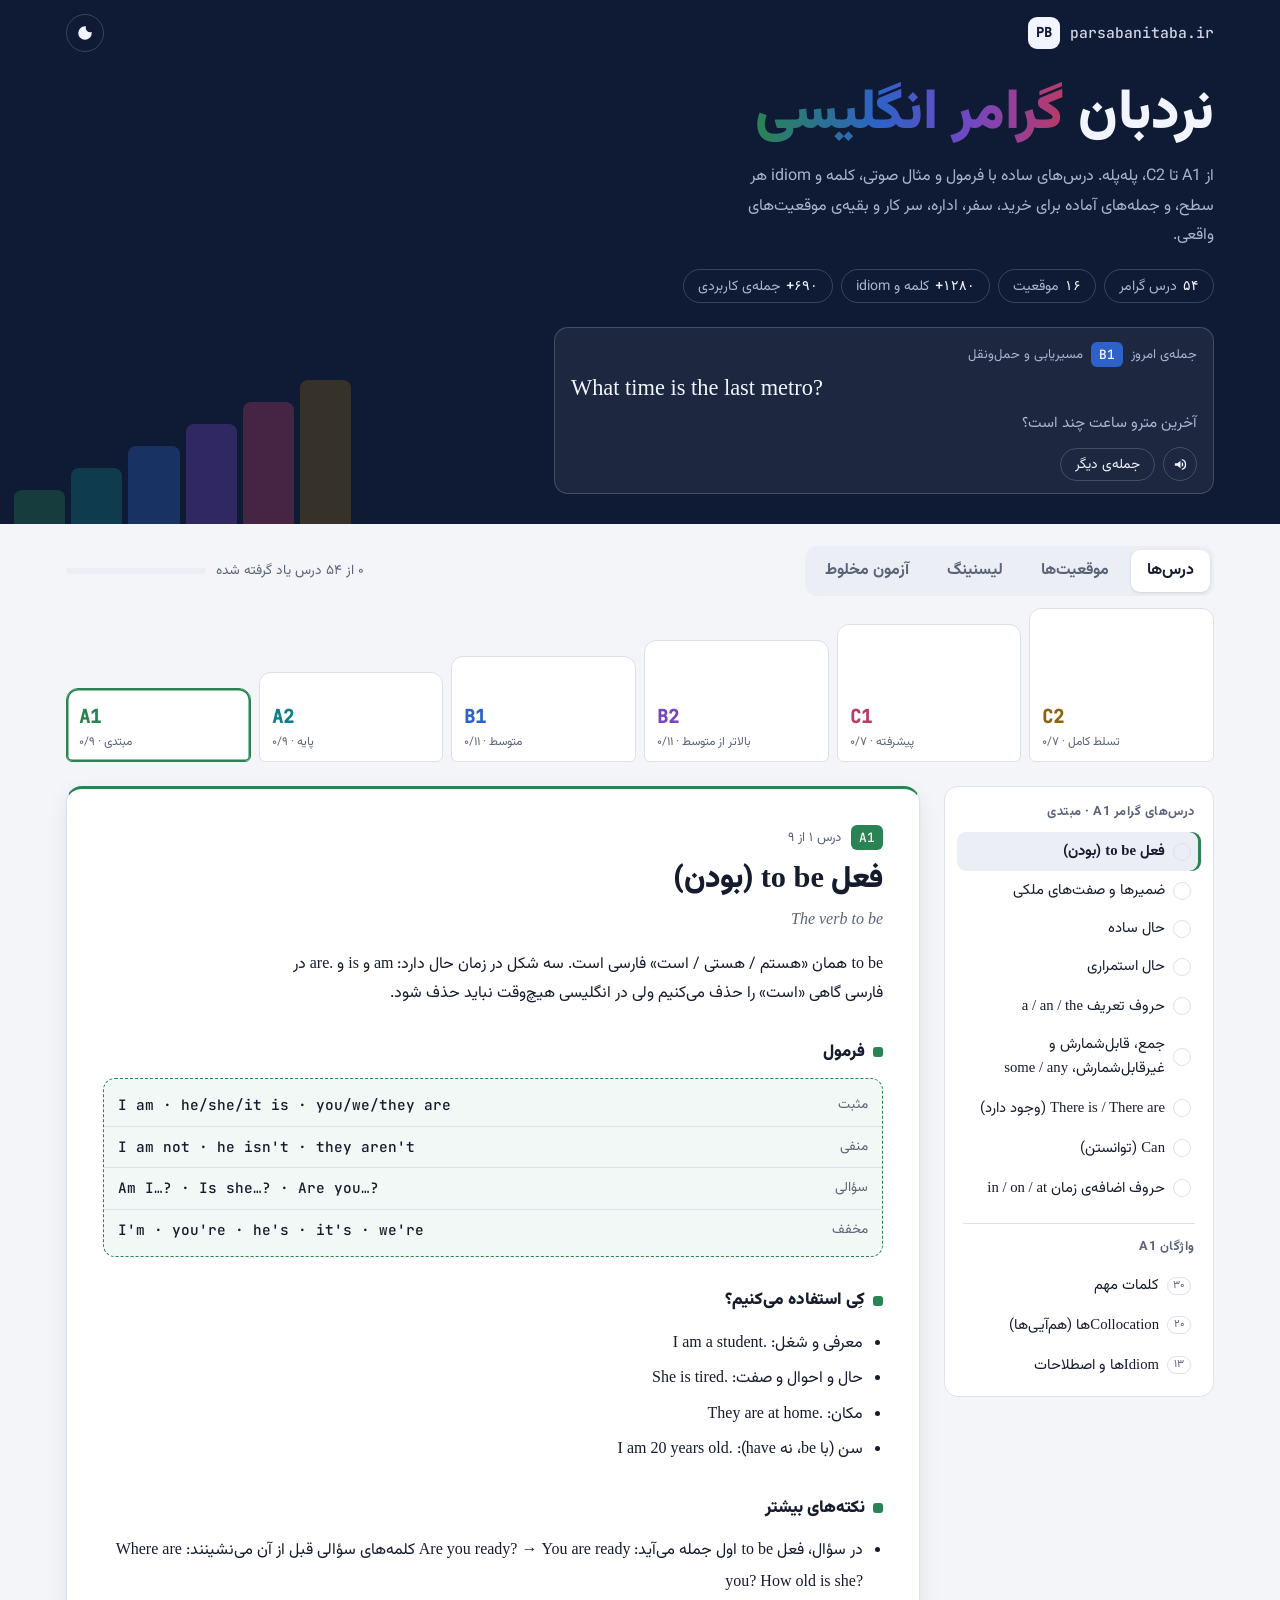
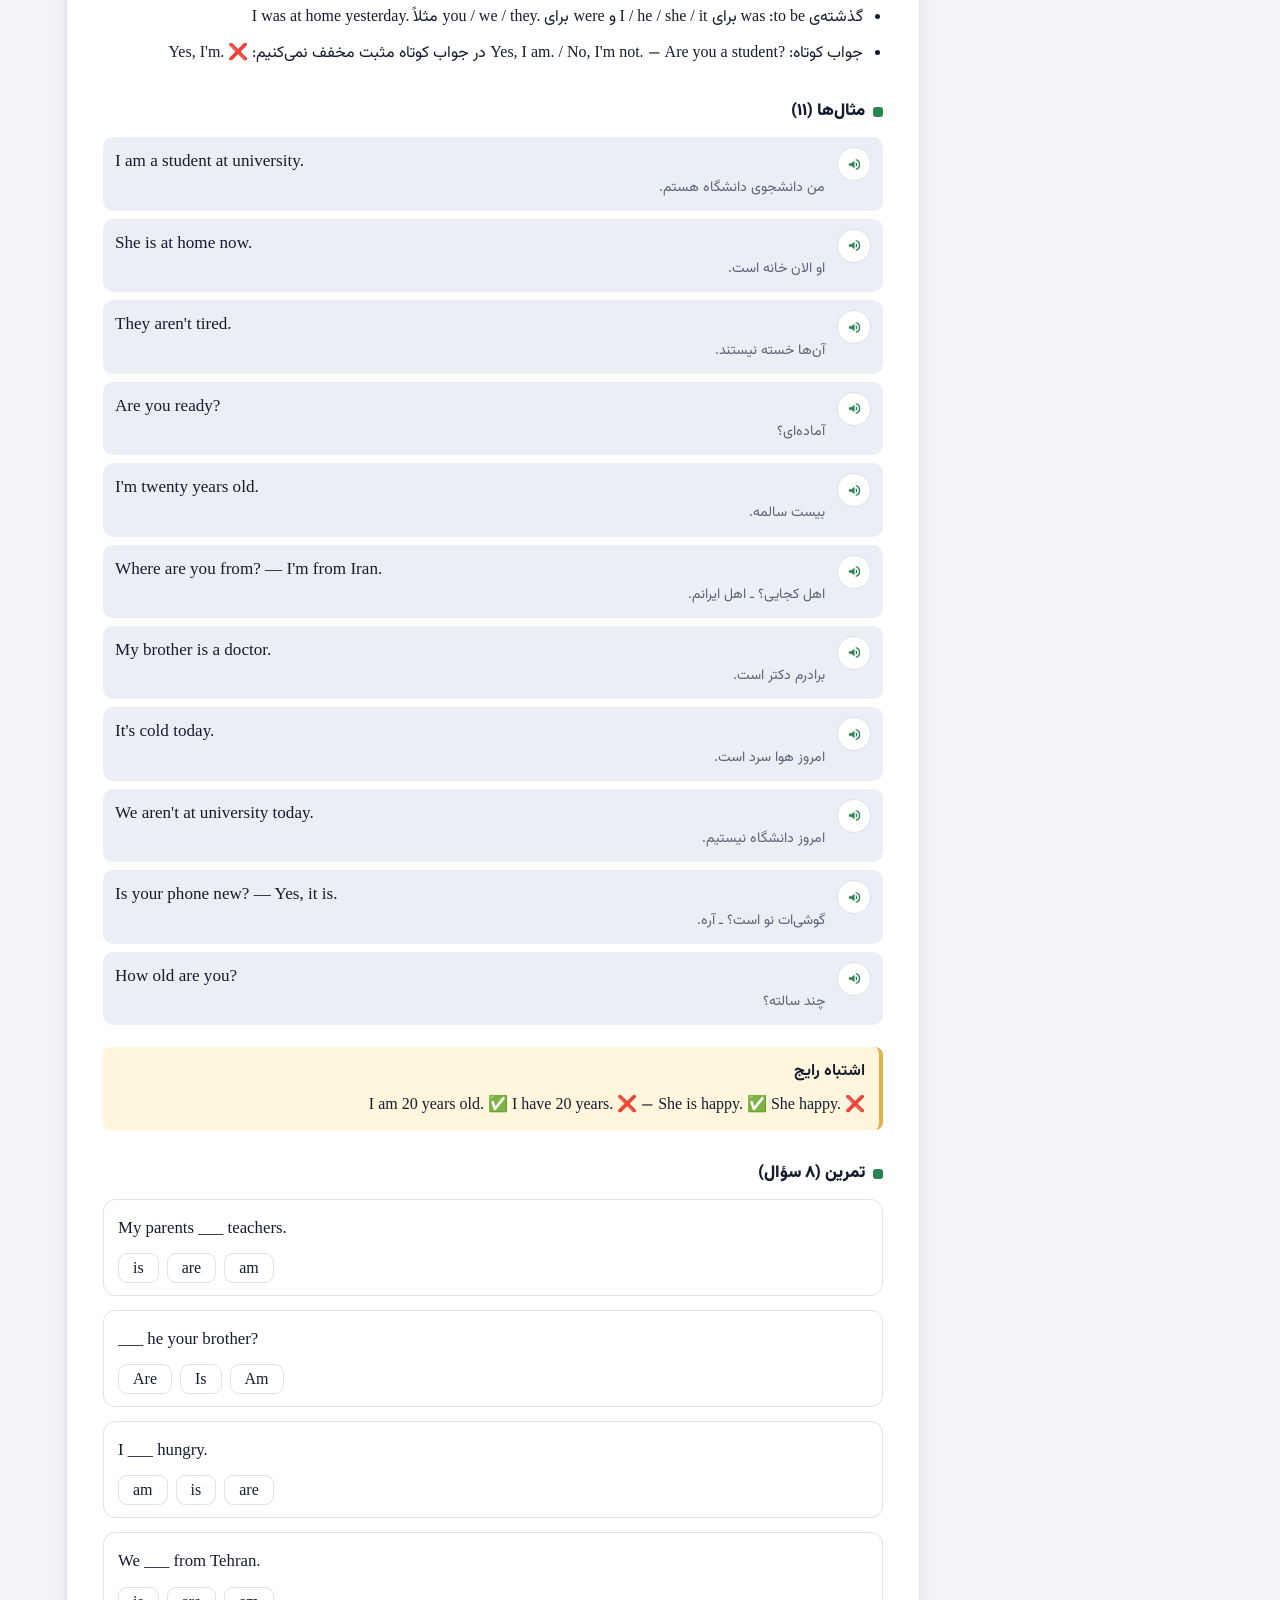
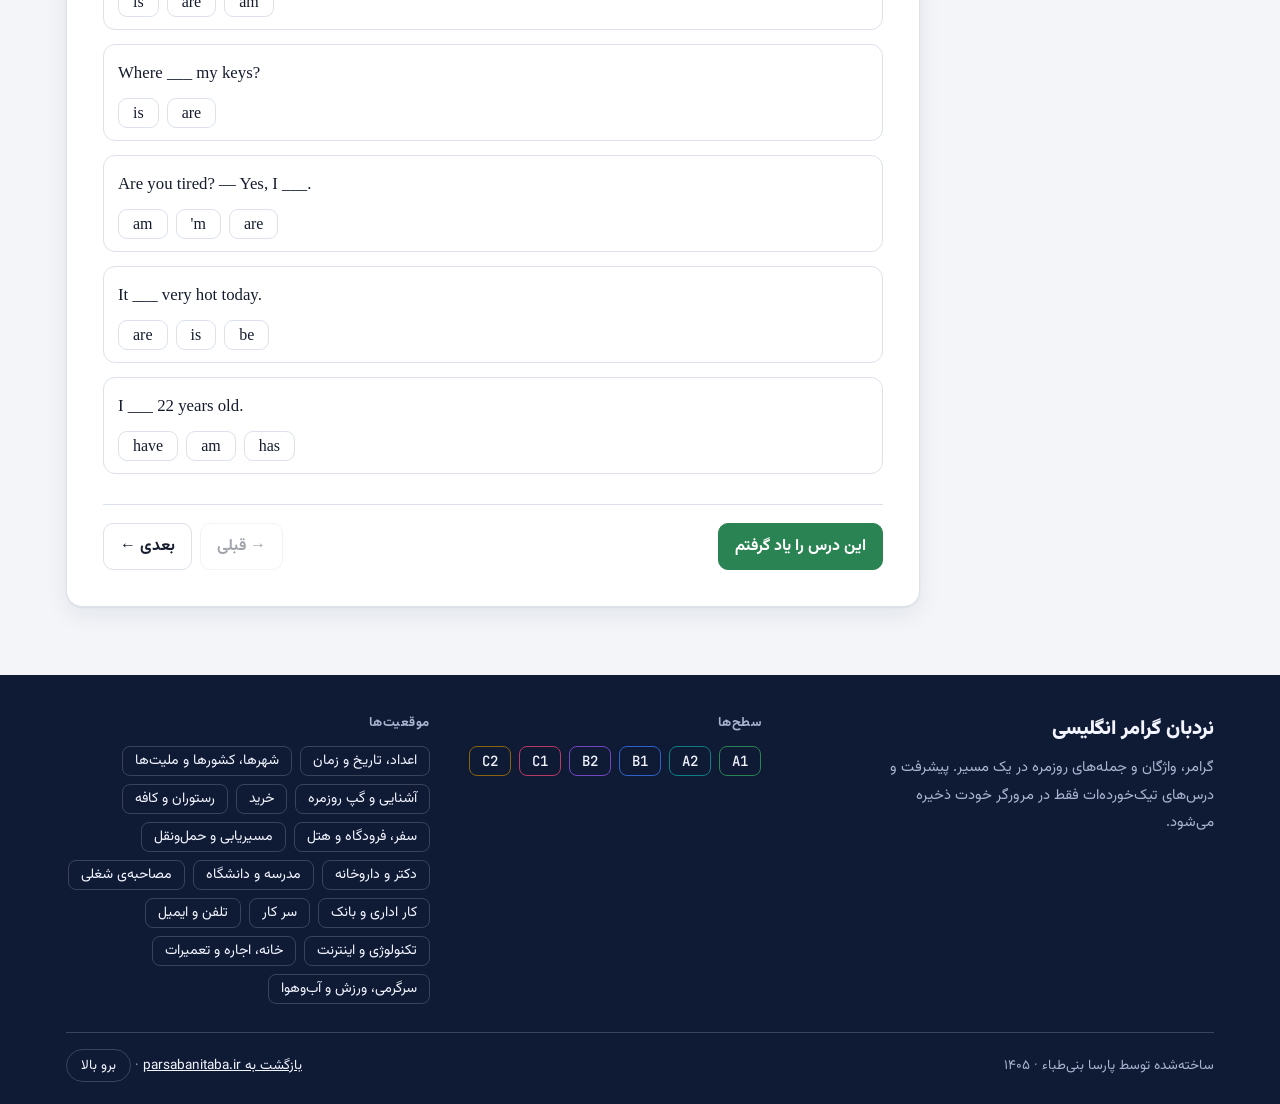
==== commit f2a7c4f1: "Site: the Persian surname is بنی‌طباء with a half-space, so the hero highlights it whole A one-time " ====
--- a/english/index.html
+++ b/english/index.html
@@ -234,7 +234,7 @@
       <div><h4>سطح‌ها</h4><div class="fl" id="fl-lv"></div></div>
       <div><h4>موقعیت‌ها</h4><div class="fl" id="fl-sit"></div></div>
     </div>
-    <div class="foot-bot"><span>ساخته‌شده توسط پارسا بنی طباء · ۱۴۰۵</span><span><a href="https://parsabanitaba.ir/">بازگشت به parsabanitaba.ir</a> · <button class="btn2" id="totop">برو بالا</button></span></div>
+    <div class="foot-bot"><span>ساخته‌شده توسط پارسا بنی‌طباء · ۱۴۰۵</span><span><a href="https://parsabanitaba.ir/">بازگشت به parsabanitaba.ir</a> · <button class="btn2" id="totop">برو بالا</button></span></div>
   </div>
 </footer>
 
@@ -2597,7 +2597,7 @@
 How much is the ticket to Shiraz?|بلیت شیراز چقدر است؟
 Which platform does it leave from?|از کدام سکو حرکت می‌کند؟
 Is this seat taken?|این صندلی صاحب دارد؟`},
-{m:"a2",t:"در هتل",p:`I have a reservation under the name Banitaba.|با نام بنی طباء رزرو دارم.
+{m:"a2",t:"در هتل",p:`I have a reservation under the name Banitaba.|با نام بنی‌طباء رزرو دارم.
 Could I have a room with a view?|می‌شود اتاقی با منظره بدهید؟
 What time is breakfast?|صبحانه ساعت چند است؟
 Could I have a late check-out?|می‌شود دیرتر تحویل بدهم؟
